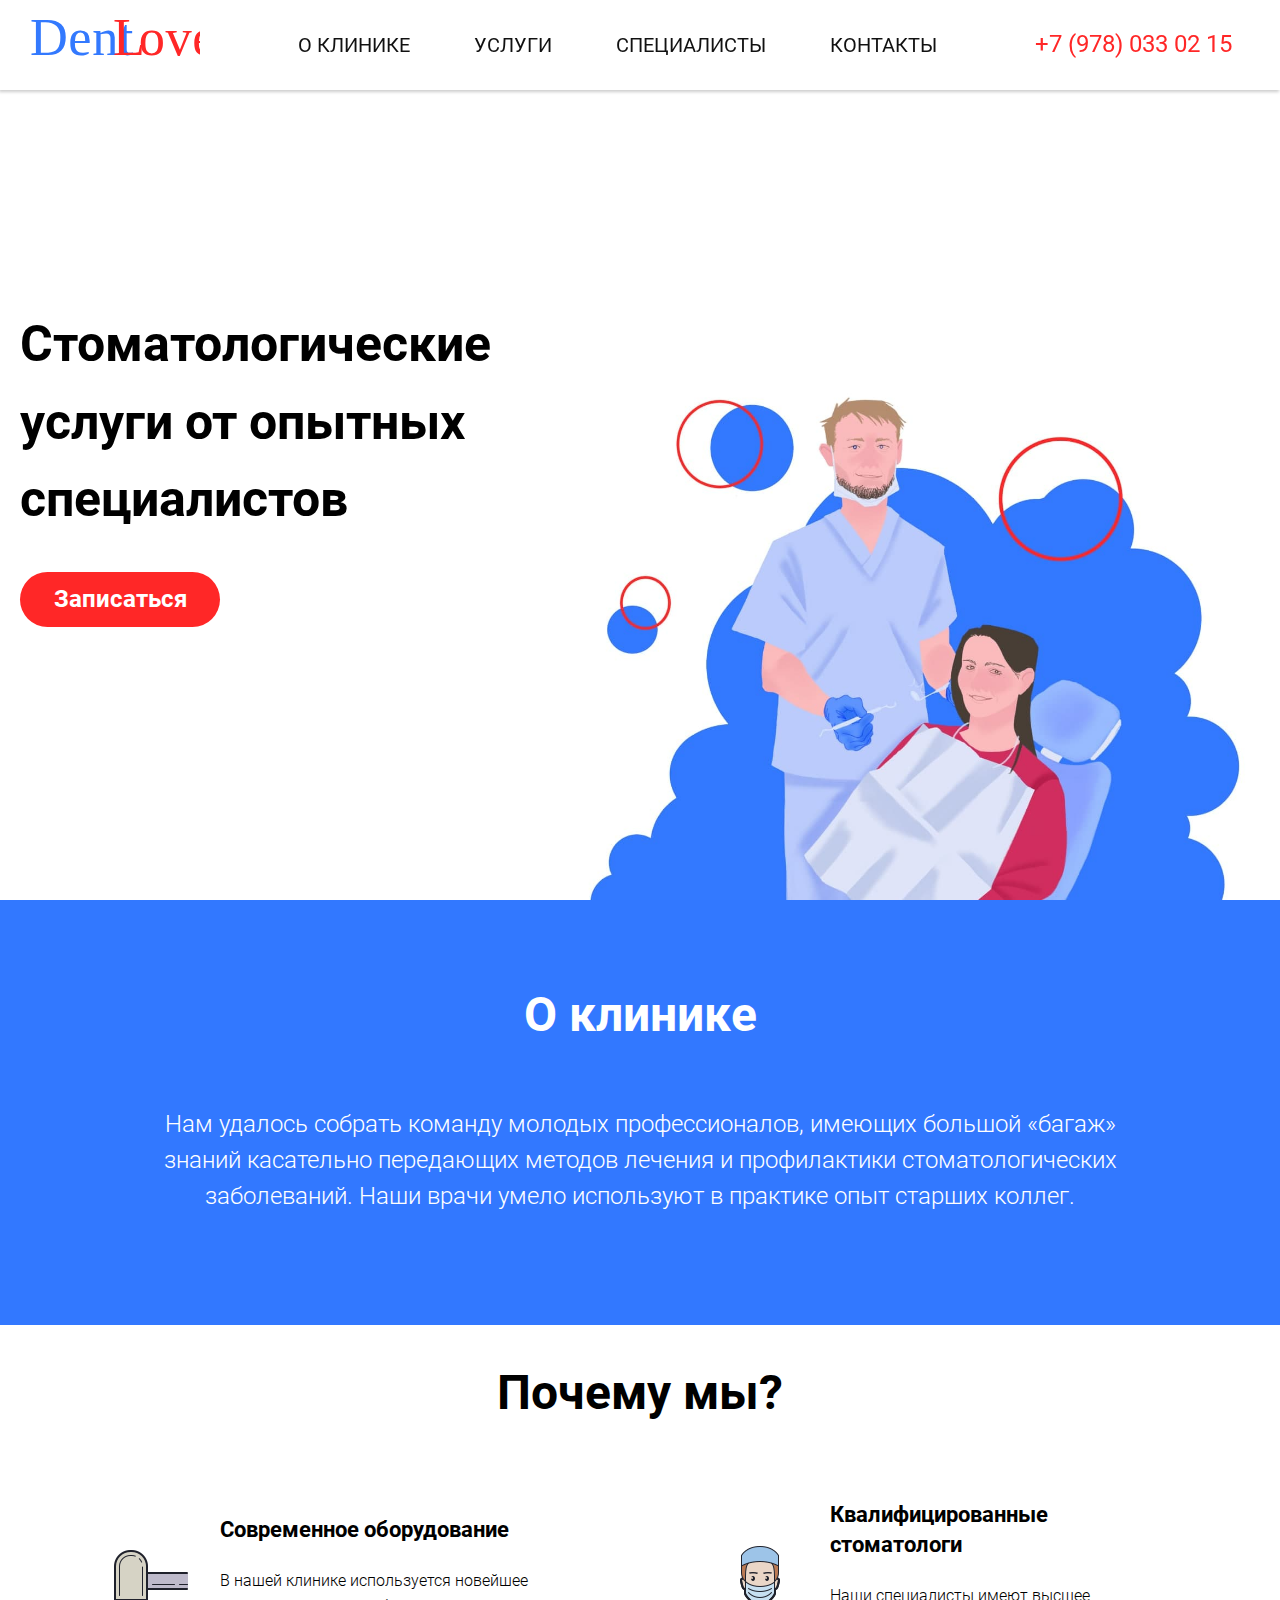
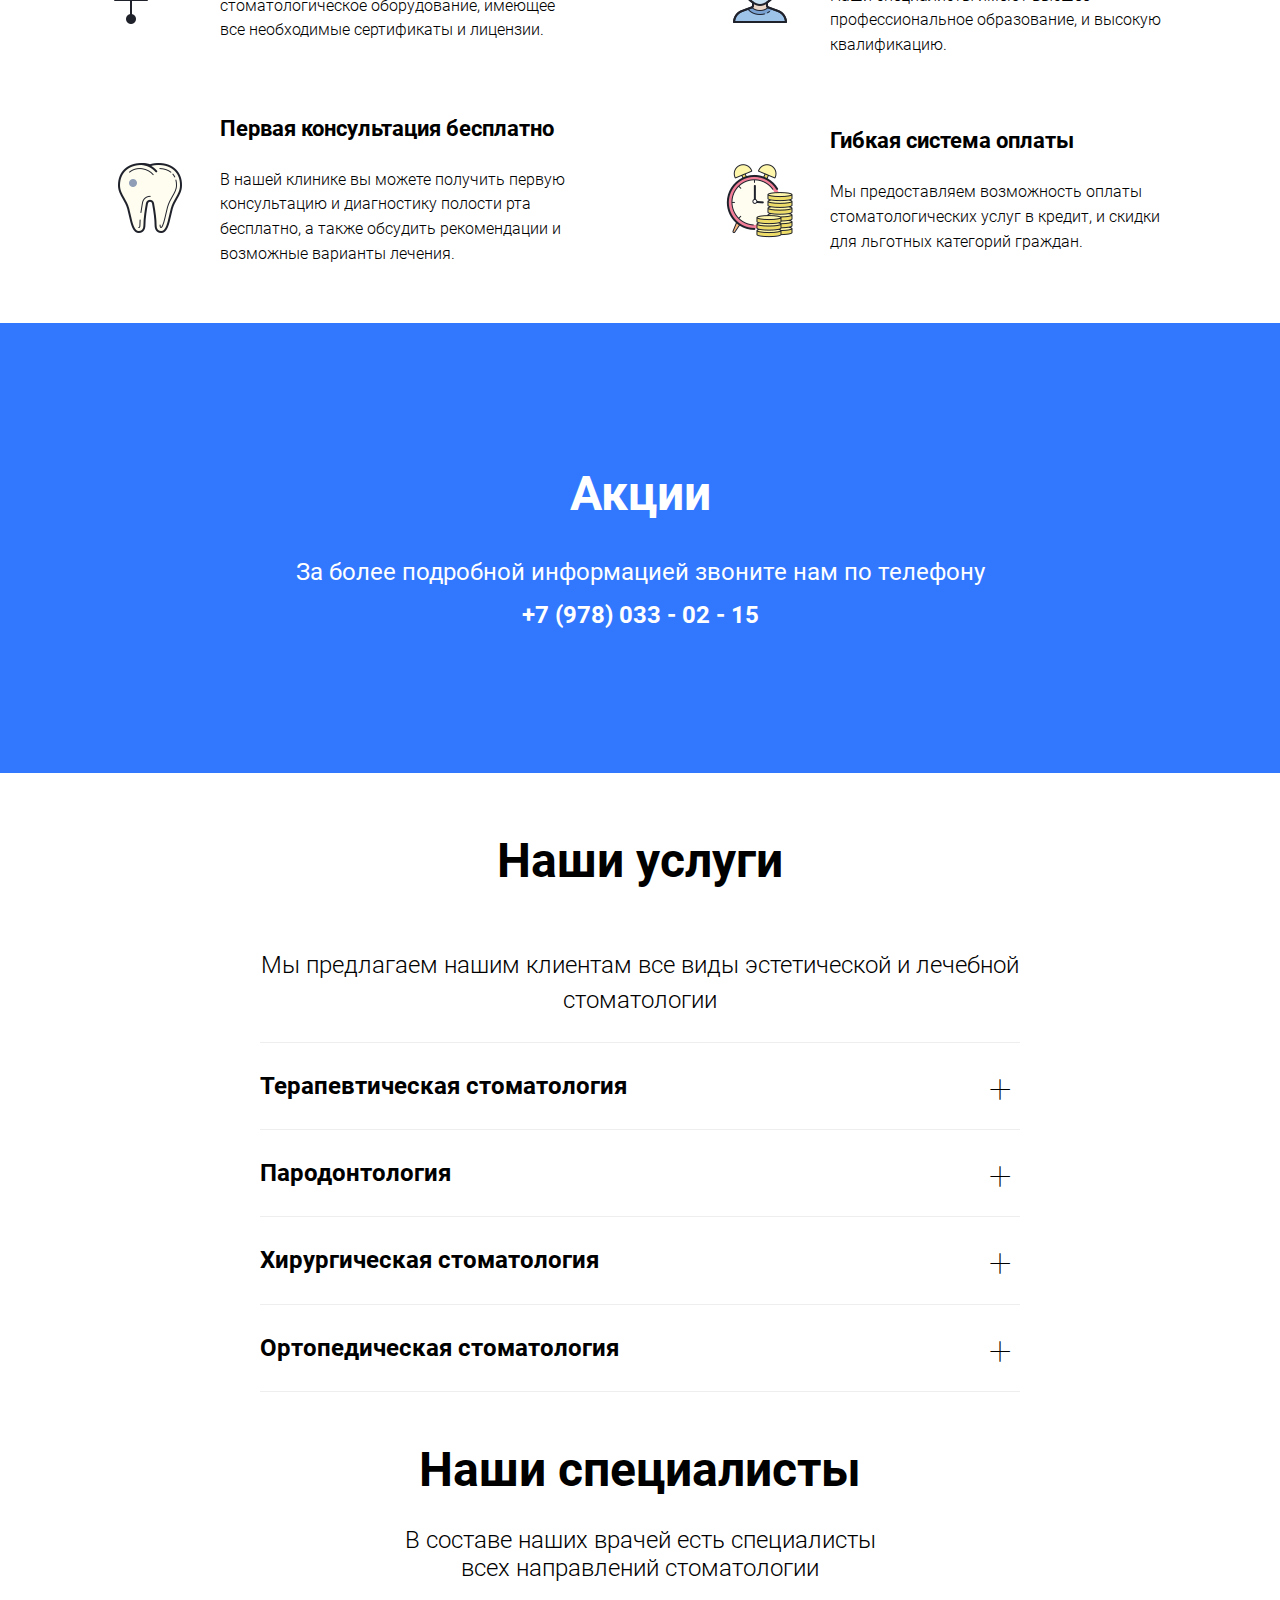
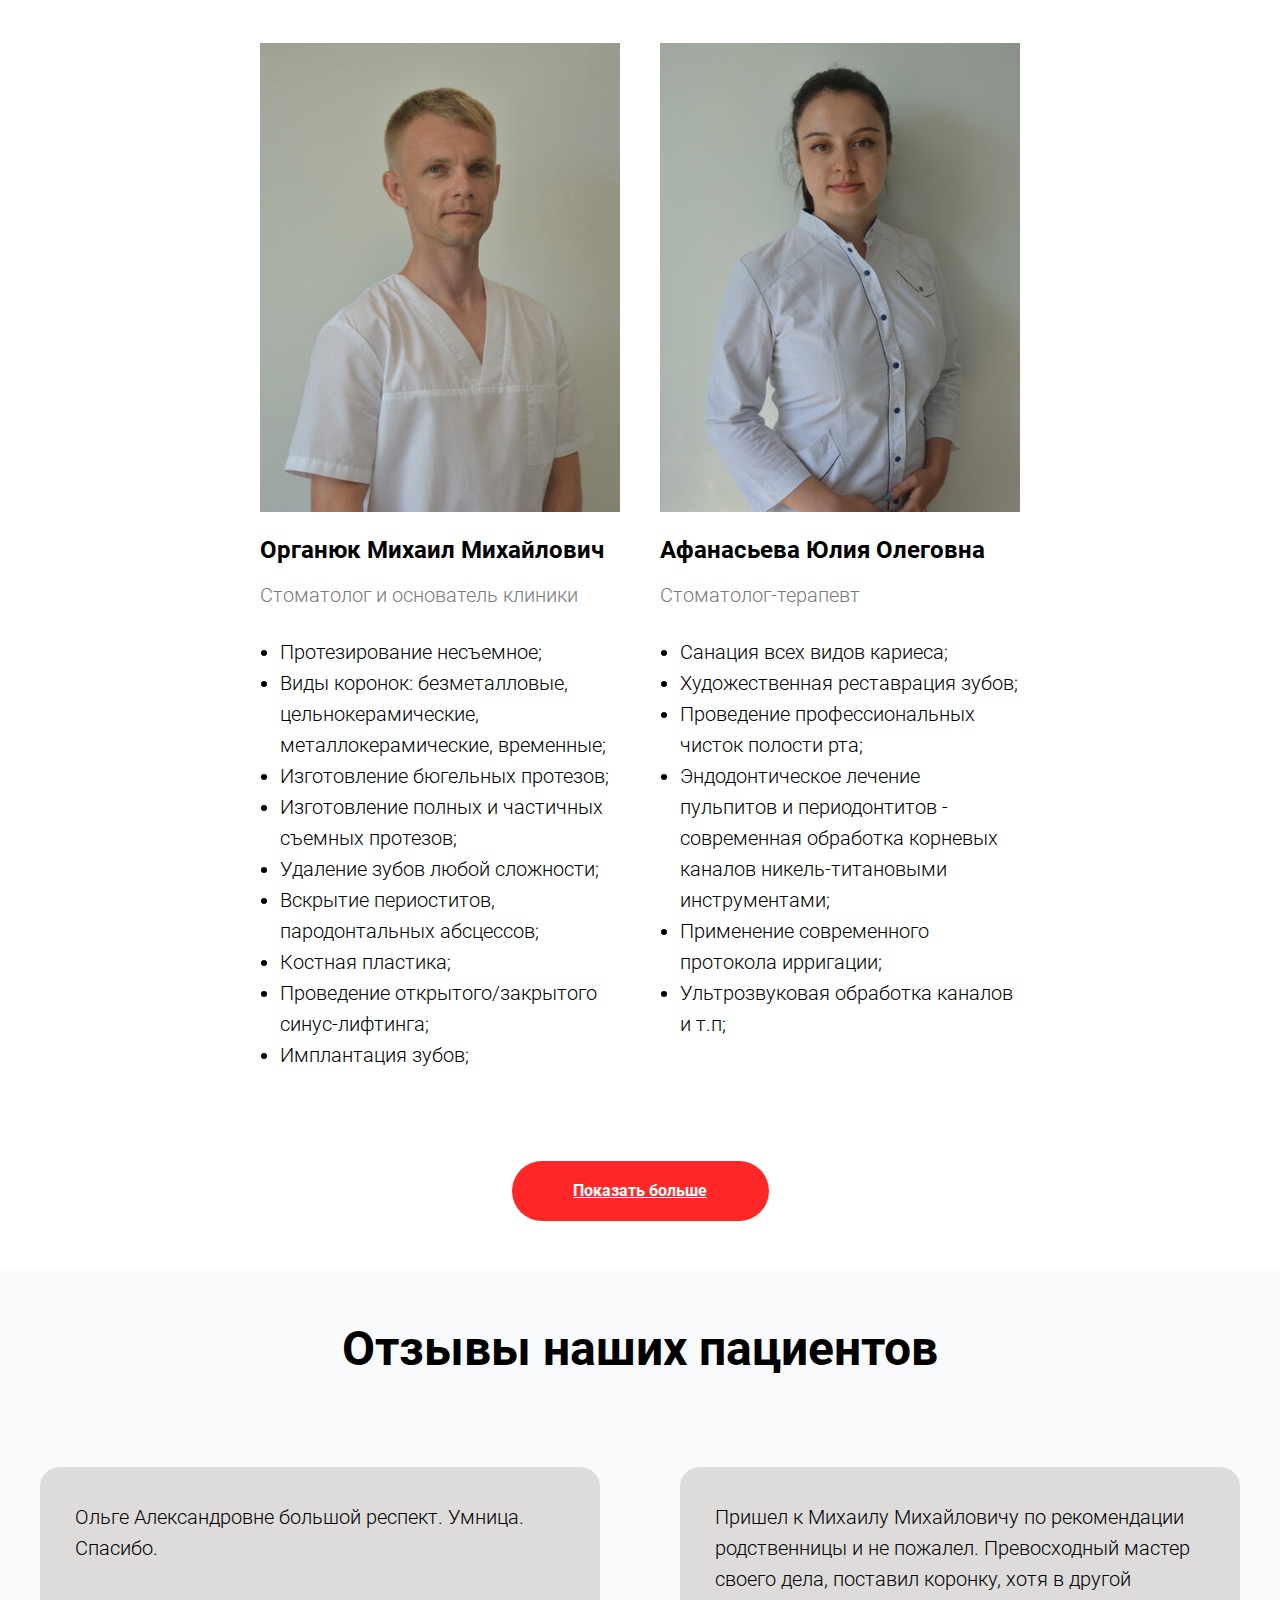
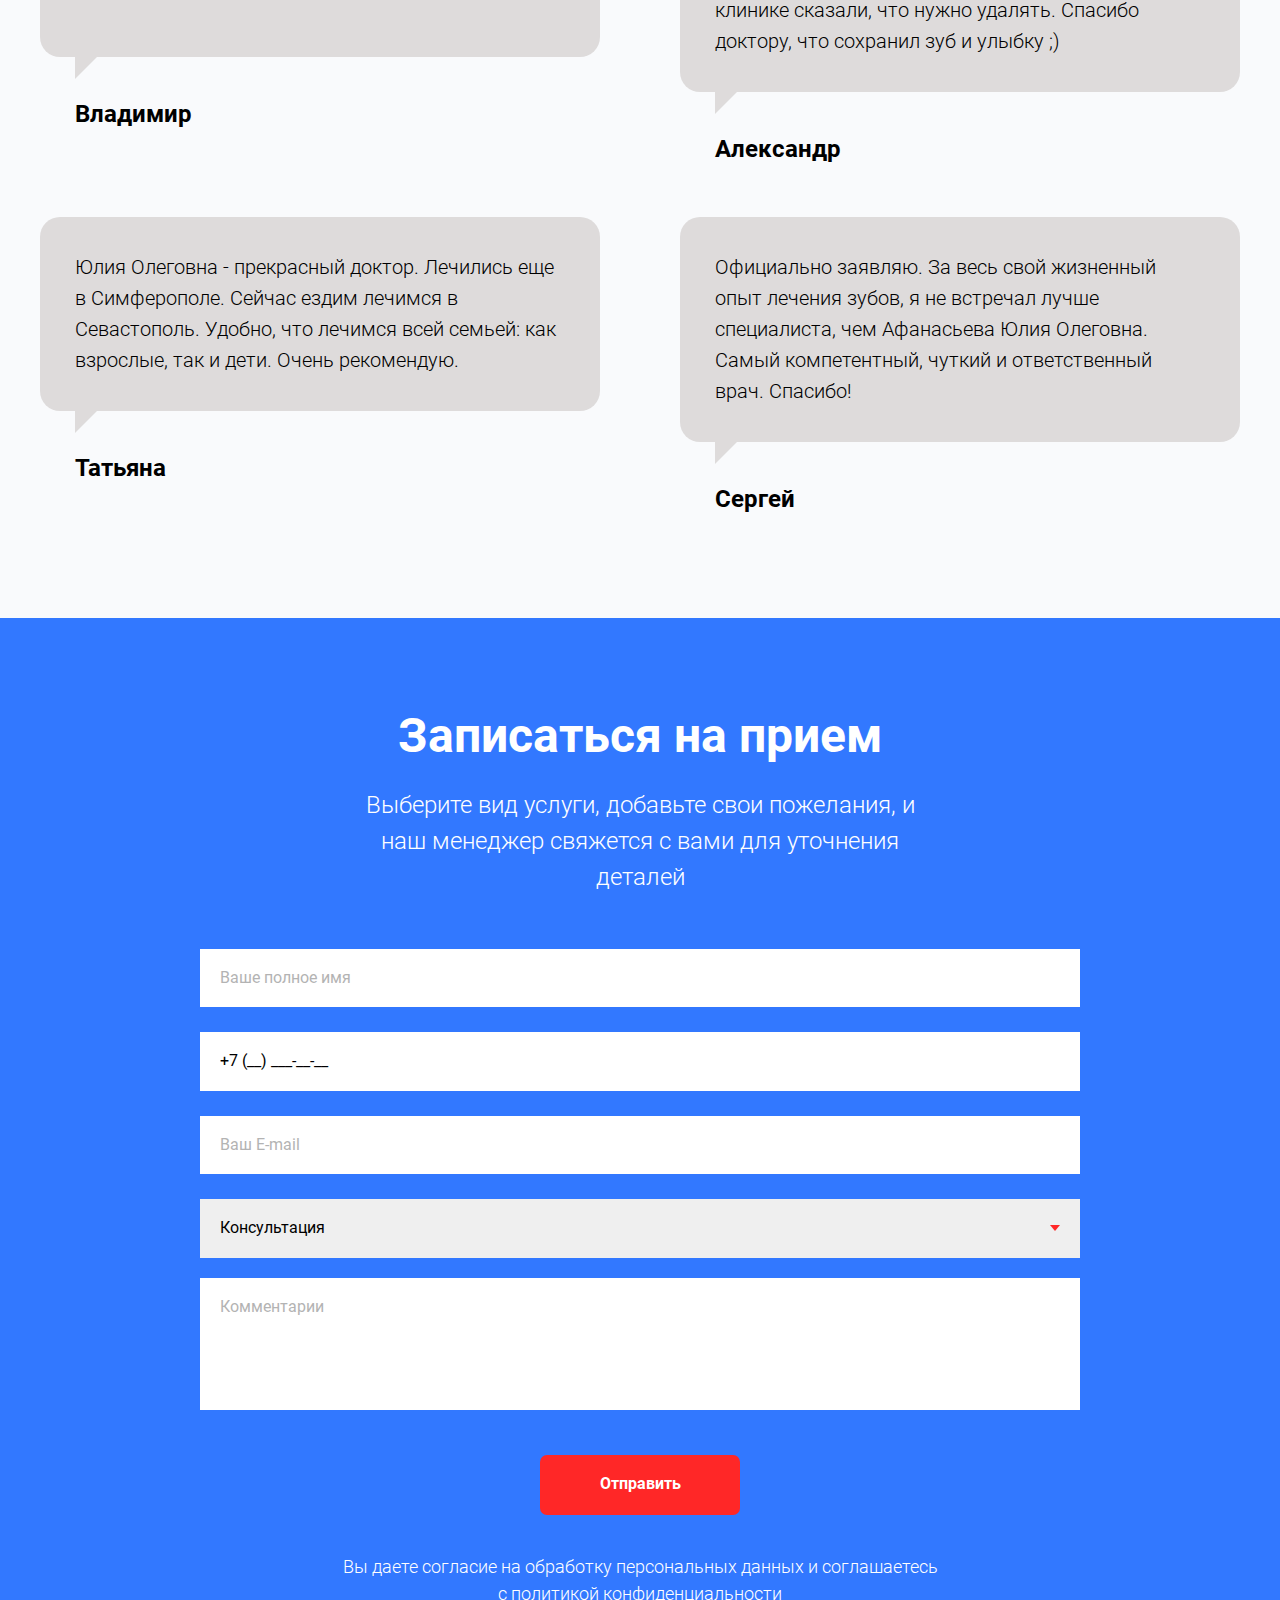
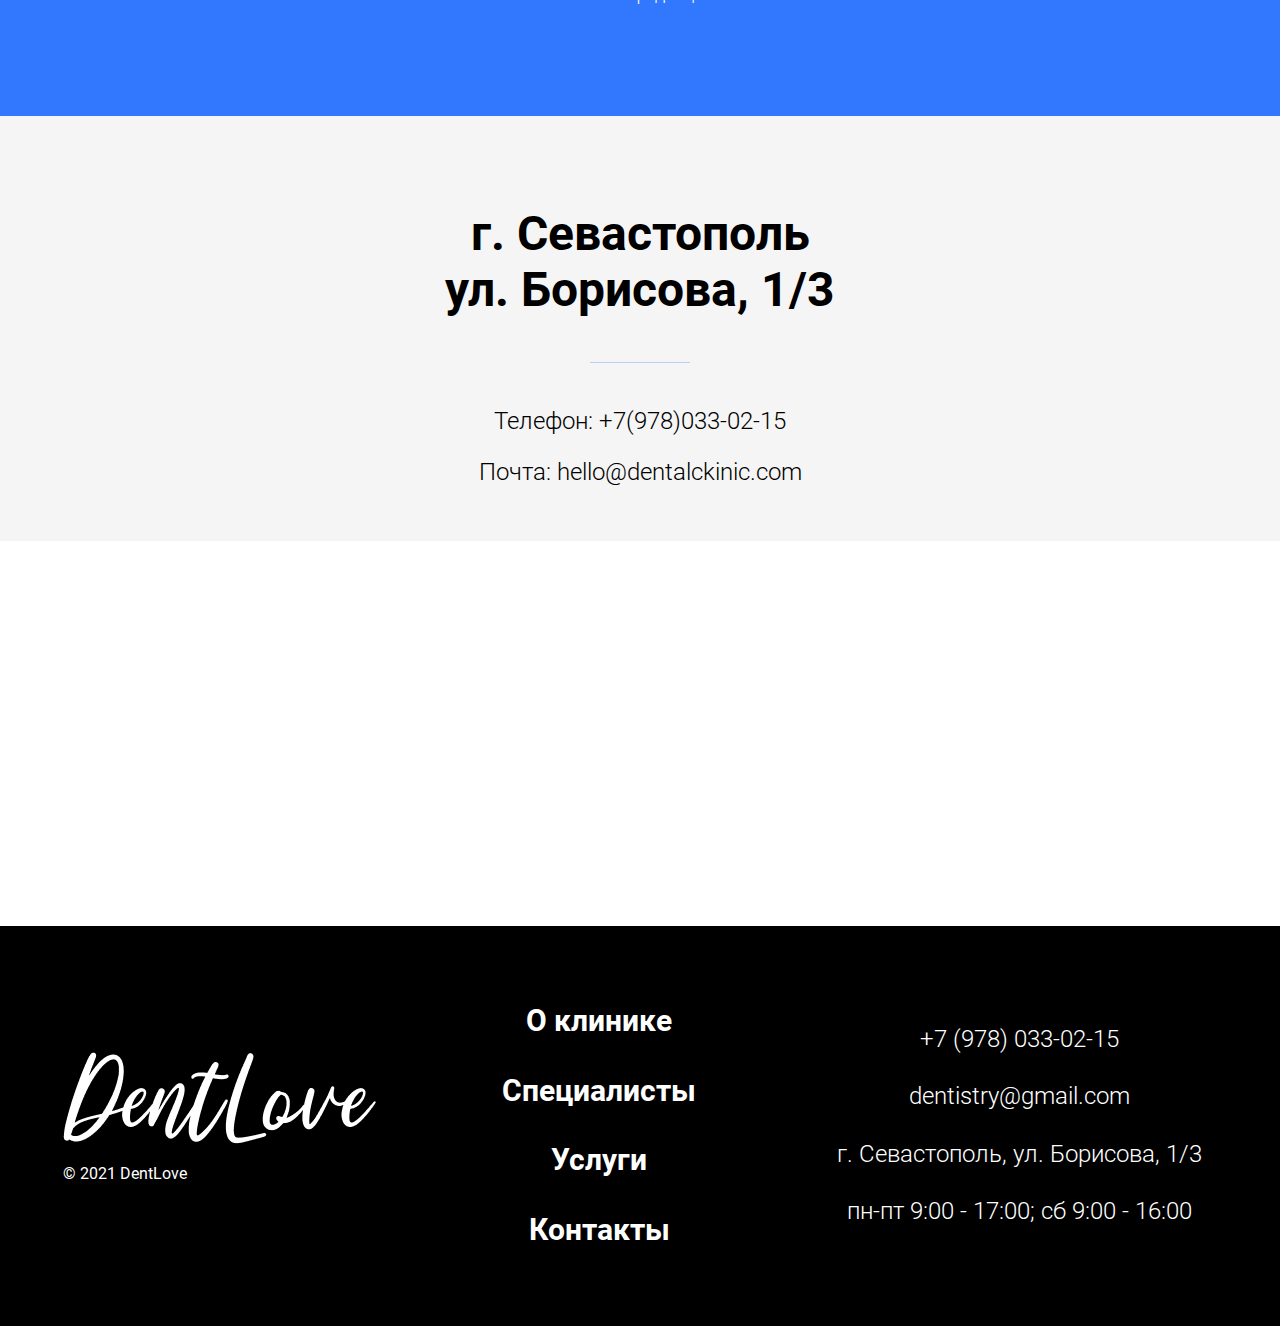
==== index.html @ bcb6f421 "добавить страницу с контактами" ====
<!DOCTYPE html>
<html lang="ru">
<head>
  <meta charset="UTF-8">
  <meta http-equiv="X-UA-Compatible" content="IE=edge">
  <meta name="viewport" content="width=device-width, initial-scale=1.0">
  <link rel="shortcut icon" href="./img/favicon.ico" type="image/x-icon">
  <link rel="stylesheet" href="./css/index.min.css"">
  <title>DentLove</title>
</head>
<body>
  <header class="header">
    <div class="container">
      <div class="logo">
        <a href="./index.html">
           <img class="logo__img" src="./img/logo.svg" alt="ДентЛав логотип">
        </a>
      </div>
      <nav class="navbar">
        <ul class="navbar__list">
          <li class="navbar__item">
            <a class="navbar__link" href="#">О клинике</a>
          </li>
          <li class="navbar__item">
            <a class="navbar__link" href="#">Услуги</a>
          </li>
          <li class="navbar__item">
            <a class="navbar__link" href="./specialist.html">Специалисты</a>
          </li>
          <li class="navbar__item">
            <a class="navbar__link" href="#">Контакты</a>
          </li>
        </ul>
      </nav>
      <div class="phone">
        <a class="phone__link" href="tel:+79780330215">+7 (978) 033 02 15</a>
      </div>
    </div>
  </header>
  <div class="hamburger-menu">
    <input id="menu__toggle" type="checkbox" />
    <label class="menu__btn" for="menu__toggle">
      <span></span>
    </label>

    <ul class="menu__box">
      <li>
        <a class="menu__item" href="#">О клинике</a>
      </li>
      <li>
        <a class="menu__item" href="#">Услуги</a>
      </li>
      <li>
        <a class="menu__item" href="./specialist.html">Специалисты</a>
      </li>
      <li>
        <a class="menu__item" href="#">Контакты</a>
      </li>
    </ul>
  </div>
  <main>
    <section class="main-screen">
      <div class="container action">
        <h1 class="action__header">Стоматологические услуги от опытных специалистов</h1>
        <button class="action__btn">Записаться</button>
      </div>
    </section>

    <section class="info">
      <div class="container">
        <h2 class="section-header info__header">О клинике</h2>
        <p class="info__description">Нам удалось собрать команду молодых профессионалов, имеющих большой «багаж» знаний касательно передающих методов лечения и профилактики стоматологических заболеваний. Наши врачи умело используют в практике опыт старших коллег.</p>
      </div>
      </section>

    <section class="advantages">
      <h2 class="section-header advantages__header">Почему мы?</h2>
      <div class="container">
        <div class="advantages__container">
          <img class="advantages__img" src="./img/adventage-1.png" alt="">
          <div class="advantages__info">
            <h3 class="advantages__title">Современное оборудование</h3>
            <p class="advantages__description">В нашей клинике используется новейшее стоматологическое оборудование, имеющее все необходимые сертификаты и лицензии.</p>
          </div>
        </div>
        <div class="advantages__container">
          <img class="advantages__img" src="./img/adventage-2.png" alt="">
          <div class="advantages__info">
            <h3 class="advantages__title">Квалифицированные стоматологи</h3>
            <p class="advantages__description">Наши специалисты имеют высшее профессиональное образование, и высокую квалификацию.</p>
          </div>
        </div>
        <div class="advantages__container">
          <img class="advantages__img" src="./img/adventage-3.png" alt="">
          <div class="advantages__info">
            <h3 class="advantages__title">Первая консультация бесплатно</h3>
            <p class="advantages__description">В нашей клинике вы можете получить первую консультацию и диагностику полости рта бесплатно, а также обсудить рекомендации и возможные варианты лечения.</p>
          </div>
        </div>
        <div class="advantages__container">
          <img class="advantages__img" src="./img/adventage-4.png" alt="">
          <div class="advantages__info">
            <h3 class="advantages__title">Гибкая система оплаты</h3>
            <p class="advantages__description">Мы предоставляем возможность оплаты стоматологических услуг в кредит, и скидки для льготных категорий граждан.</p>
          </div>
        </div>
      </div>
    </section>

    <section class="special-offer">
      <h2 class="section-header special-offer__header">Акции</h2>
      <p class="special-offer__descr">За более подробной информацией звоните нам по телефону</p>
      <a class="special-offer__link" href="tel:+79780330215">+7 (978) 033 - 02 - 15</a>
    </section>
    
    <section class="gallery">
      
    </section>

    <section class="service container">
      <h2 class="section-header service__header">Наши услуги</h2>
      <p class="service__description">Мы предлагаем нашим клиентам все виды эстетической и лечебной стоматологии</p>
      <div class="service__details-container">
        <details class="service__details">
          <summary class="service__summary">Терапевтическая стоматология</summary>
          <ul class="service__list">
            <li class="service__item">Профилактические и диагностические консультации</li>
            <li class="service__item">Помощь при острой зубной боли</li>
            <li class="service__item">Лечение кариеса и пульпита</li>
            <li class="service__item">Реставрация сломанного или выбитого зуба</li>
            <li class="service__item">Отбеливание зубов</li>
          </ul>
        </details>
        <details class="service__details">
          <summary class="service__summary">Пародонтология</summary>
          <ul class="service__list">
            <li class="service__item">Лечение заболеваний десен</li>
            <li class="service__item">Другие стоматологические услуги</li>
          </ul>
        </details>
        <details class="service__details">
          <summary class="service__summary">Хирургическая стоматология</summary>
          <ul class="service__list">
            <li class="service__item">Удаление зубов любой сложности</li>
          </ul>
        </details>
        <details class="service__details">
          <summary class="service__summary">Ортопедическая стоматология</summary>
          <ul class="service__list">
            <li class="service__item">Протезирование зубов с применением современных материалов и конструкций</li>
            <li class="service__item">Биоэстетическая стоматология</li>
            <li class="service__item">Имплантация зубов</li>
          </ul>
        </details>
      </div>
    </section>
    <section class="specialist container">
      <h2 class="section-header">Наши специалисты</h2>
      <p class="specialist__description">В составе наших врачей есть специалисты всех направлений стоматологии</p>
      <div class="specialist__container">
        <div class="specialist__card">
          <img class="specialist__photo" src="./img/specialist/1.jpg" alt="">
          <h5 class="specialist__name">Органюк Михаил Михайлович</h5>
          <p class="specialist__position">Стоматолог и основатель клиники</p>
          <ul class="specialist__service">
            <li class="specialist__service-item">Протезирование несъемное;</li>
            <li class="specialist__service-item">Виды коронок: безметалловые, цельнокерамические, металлокерамические, временные;</li>
            <li class="specialist__service-item">Изготовление бюгельных протезов;</li>
            <li class="specialist__service-item">Изготовление полных и частичных съемных протезов;</li>
            <li class="specialist__service-item">Удаление зубов любой сложности;</li>
            <li class="specialist__service-item">Вскрытие периоститов, пародонтальных абсцессов;</li>
            <li class="specialist__service-item">Костная пластика;</li>
            <li class="specialist__service-item">Проведение открытого/закрытого синус-лифтинга;</li>
            <li class="specialist__service-item">Имплантация зубов;</li>
          </ul>
        </div>
        <div class="specialist__card">
          <img class="specialist__photo" src="./img/specialist/2.jpg" alt="">
          <h5 class="specialist__name">Афанасьева Юлия Олеговна</h5>
          <p class="specialist__position">Стоматолог-терапевт</p>
          <ul class="specialist__service">
            <li class="specialist__service-item">Санация всех видов кариеса;</li>
            <li class="specialist__service-item">Художественная реставрация зубов;</li>
            <li class="specialist__service-item">Проведение профессиональных чисток полости рта;</li>
            <li class="specialist__service-item">Эндодонтическое лечение пульпитов и периодонтитов - современная обработка корневых каналов никель-титановыми инструментами;</li>
            <li class="specialist__service-item">Применение современного протокола ирригации;</li>
            <li class="specialist__service-item">Ультрозвуковая обработка каналов и т.п;</li>
          </ul>
        </div>
      </div>
      <a href="./specialist.html" class="specialist__more-btn">Показать больше</a>
    </section>
    <section class="review">
      <h2 class="section-header">Отзывы наших пациентов</h2>
      <div class="container review__container">
        <div  class="review__item">
          <p class="review__text">Ольге Александровне большой респект. Умница. Спасибо.</p>
          <p class="review__name">Владимир</p>
        </div>
        <div class="review__item">
          <p class="review__text">Пришел к Михаилу Михайловичу по рекомендации родственницы и не пожалел. Превосходный мастер своего дела, поставил коронку, хотя в другой клинике сказали, что нужно удалять. Спасибо доктору, что сохранил зуб и улыбку ;)</p>
          <p class="review__name">Александр</p>
        </div>
        <div class="review__item">
          <p class="review__text">Юлия Олеговна - прекрасный доктор. Лечились еще в Симферополе. Сейчас ездим лечимся в Севастополь. Удобно, что лечимся всей семьей: как взрослые, так и дети. Очень рекомендую. </p>
          <p class="review__name">Татьяна</p>
        </div>
        <div class="review__item">
          <p class="review__text">Официально заявляю. За весь свой жизненный опыт лечения зубов, я не встречал лучше специалиста, чем Афанасьева Юлия Олеговна. Самый компетентный, чуткий и ответственный врач. Спасибо!</p>
          <p class="review__name">Сергей</p>
        </div>
      </div>
    </section>
    <section class="enroll">
      <h2 class="section-header">Записаться на прием</h2>
      <p class="enroll__description">Выберите вид услуги, добавьте свои пожелания, и наш менеджер свяжется с вами для уточнения деталей</p>

      <form class="container enroll__form">
        <input
          class="enroll__form-item"
          placeholder="Ваше полное имя"
          type="text"
          name=""
          id=""
        >
        <input
          class="enroll__form-item"
          type="tel"
          name=""
          id=""
          value="+7 (__) ___-__-__"
          pattern="^\+7(\s+)?\(?(17|25|29|33|44)\)?(\s+)?[0-9]{3}-?[0-9]{2}-?[0-9]{2}$"
          placeholder="Телефон"
        >
        <input
          class="enroll__form-item"
          placeholder="Ваш E-mail"
          type="email"
          name=""
          id=""
        >
        <div class="enroll__form__select-wrapp">
           <select class="enroll__form-item enroll__form__select" name="" id="">
            <option value="">Консультация</option>
            <option value="">Приём терапевта</option>
            <option value="">Удаление зубов</option>
            <option value="">Реставрация зубов</option>
            <option value="">Имплантация зубов</option>
            <option value="">Другое</option>
        </select>
        </div>

        <textarea placeholder="Комментарии" class="enroll__form-item enroll__form__textarea" name="" id="" cols="30" rows="5"></textarea>
        <button class="enroll__form__submit" type="submit">Отправить</button>
        <p class="enroll__form__police">Вы даете согласие на обработку персональных данных и соглашаетесь
          c политикой конфиденциальности</p>
      </form>
    </section>
    <section class="map">
      <h2 class="section-header map__header">г. Севастополь ул. Борисова, 1/3</h2>
      <div class="map__line"></div>
      <p class="map__phone">
        Телефон:
        <a class="map__link" href="tel:+79780330215">+7(978)033-02-15</a>
      </p>
      <p class="map__mail">
        Почта:
        <a class="map__link" href="mailto:hello@dentalckinic.com">hello@dentalckinic.com</a>
      </p>
    </section>
    <div id="map"></div>
  </main>
  <footer class="footer">
    <div class="footer__logo-container">
      <img class="footer__logo" src="./img/logo-footer.png" alt="">
      <p class="footer__watermark">© 2021 DentLove</p>
    </div>
    <div>
      <nav class="footer__navigation">
        <ul class="footer__navigation-list">
          <li class="footer__navigation-item">
            <a class="footer__navigation-link" href="#">О клинике</a>
          </li>
          <li class="footer__navigation-item">
            <a class="footer__navigation-link" href="./specialist.html">Специалисты</a>
          </li>
          <li class="footer__navigation-item">
            <a class="footer__navigation-link" href="#">Услуги</a>
          </li>
          <li class="footer__navigation-item">
            <a class="footer__navigation-link" href="#">Контакты</a>
          </li>
        </ul>
      </nav>
    </div>
    <div class="footer__contacts-wrapp">
      <a class="footer__contacts-item" href="tel:+79780330215">+7 (978) 033-02-15</a>
      <a class="footer__contacts-item" href="mailto:dentistry@gmail.com">dentistry@gmail.com</a>
      <address class="footer__contacts-item">г. Севастополь, ул. Борисова, 1/3</address>
      <p class="footer__contacts-item">пн-пт 9:00 - 17:00; сб 9:00 - 16:00</p>
    </div>
  </footer>

  <script src="https://api-maps.yandex.ru/2.1/?lang=ru_RU&amp;apikey=d7c8ce9f-a564-4fa6-8f87-3961be836d9d " type="text/javascript"></script>
  <script type="text/javascript">
    var myMap;

// Дождёмся загрузки API и готовности DOM.
    ymaps.ready(init);

    function init () {
        myMap = new ymaps.Map('map', {
            center: [44.589979, 33.505116],
            zoom: 10
        }, {
            searchControlProvider: 'yandex#search'
        });
      }
  </script>
</body>
</html>
---- css/index.min.css ----
html{line-height:1.15;-webkit-text-size-adjust:100%}body{margin:0}main{display:block}h1{font-size:2em;margin:0.67em 0}hr{-webkit-box-sizing:content-box;box-sizing:content-box;height:0;overflow:visible}pre{font-family:monospace, monospace;font-size:1em}a{background-color:transparent}abbr[title]{border-bottom:none;text-decoration:underline;-webkit-text-decoration:underline dotted;text-decoration:underline dotted}b,strong{font-weight:bolder}code,kbd,samp{font-family:monospace, monospace;font-size:1em}small{font-size:80%}sub,sup{font-size:75%;line-height:0;position:relative;vertical-align:baseline}sub{bottom:-0.25em}sup{top:-0.5em}img{border-style:none}button,input,optgroup,select,textarea{font-family:inherit;font-size:100%;line-height:1.15;margin:0}button,input{overflow:visible}button,select{text-transform:none}button,[type="button"],[type="reset"],[type="submit"]{-webkit-appearance:button}button::-moz-focus-inner,[type="button"]::-moz-focus-inner,[type="reset"]::-moz-focus-inner,[type="submit"]::-moz-focus-inner{border-style:none;padding:0}button:-moz-focusring,[type="button"]:-moz-focusring,[type="reset"]:-moz-focusring,[type="submit"]:-moz-focusring{outline:1px dotted ButtonText}fieldset{padding:0.35em 0.75em 0.625em}legend{-webkit-box-sizing:border-box;box-sizing:border-box;color:inherit;display:table;max-width:100%;padding:0;white-space:normal}progress{vertical-align:baseline}textarea{overflow:auto}[type="checkbox"],[type="radio"]{-webkit-box-sizing:border-box;box-sizing:border-box;padding:0}[type="number"]::-webkit-inner-spin-button,[type="number"]::-webkit-outer-spin-button{height:auto}[type="search"]{-webkit-appearance:textfield;outline-offset:-2px}[type="search"]::-webkit-search-decoration{-webkit-appearance:none}::-webkit-file-upload-button{-webkit-appearance:button;font:inherit}details{display:block}summary{display:list-item}template{display:none}[hidden]{display:none}@font-face{font-family:'Roboto';src:url("../fonts/Roboto-MediumItalic.eot");src:local("Roboto Medium Italic"),local("Roboto-MediumItalic"),url("../fonts/Roboto-MediumItalic.eot?#iefix") format("embedded-opentype"),url("../fonts/Roboto-MediumItalic.woff") format("woff"),url("../fonts/Roboto-MediumItalic.ttf") format("truetype");font-weight:500;font-style:italic}@font-face{font-family:'Roboto';src:url("../fonts/Roboto-Italic.eot");src:local("Roboto Italic"),local("Roboto-Italic"),url("../fonts/Roboto-Italic.eot?#iefix") format("embedded-opentype"),url("../fonts/Roboto-Italic.woff") format("woff"),url("../fonts/Roboto-Italic.ttf") format("truetype");font-weight:normal;font-style:italic}@font-face{font-family:'Roboto';src:url("../fonts/Roboto-Bold.eot");src:local("Roboto Bold"),local("Roboto-Bold"),url("../fonts/Roboto-Bold.eot?#iefix") format("embedded-opentype"),url("../fonts/Roboto-Bold.woff") format("woff"),url("../fonts/Roboto-Bold.ttf") format("truetype");font-weight:bold;font-style:normal}@font-face{font-family:'Roboto';src:url("../fonts/Roboto-Regular.eot");src:local("Roboto"),local("Roboto-Regular"),url("../fonts/Roboto-Regular.eot?#iefix") format("embedded-opentype"),url("../fonts/Roboto-Regular.woff") format("woff"),url("../fonts/Roboto-Regular.ttf") format("truetype");font-weight:normal;font-style:normal}@font-face{font-family:'Roboto';src:url("../fonts/Roboto-Medium.eot");src:local("Roboto Medium"),local("Roboto-Medium"),url("../fonts/Roboto-Medium.eot?#iefix") format("embedded-opentype"),url("../fonts/Roboto-Medium.woff") format("woff"),url("../fonts/Roboto-Medium.ttf") format("truetype");font-weight:500;font-style:normal}@font-face{font-family:'Roboto';src:url("../fonts/Roboto-BoldItalic.eot");src:local("Roboto Bold Italic"),local("Roboto-BoldItalic"),url("../fonts/Roboto-BoldItalic.eot?#iefix") format("embedded-opentype"),url("../fonts/Roboto-BoldItalic.woff") format("woff"),url("../fonts/Roboto-BoldItalic.ttf") format("truetype");font-weight:bold;font-style:italic}@font-face{font-family:'Roboto';src:url("../fonts/Roboto-ThinItalic.eot");src:local("Roboto Thin Italic"),local("Roboto-ThinItalic"),url("../fonts/Roboto-ThinItalic.eot?#iefix") format("embedded-opentype"),url("../fonts/Roboto-ThinItalic.woff") format("woff"),url("../fonts/Roboto-ThinItalic.ttf") format("truetype");font-weight:100;font-style:italic}@font-face{font-family:'Roboto';src:url("../fonts/Roboto-Black.eot");src:local("Roboto Black"),local("Roboto-Black"),url("../fonts/Roboto-Black.eot?#iefix") format("embedded-opentype"),url("../fonts/Roboto-Black.woff") format("woff"),url("../fonts/Roboto-Black.ttf") format("truetype");font-weight:900;font-style:normal}@font-face{font-family:'Roboto';src:url("../fonts/Roboto-Light.eot");src:local("Roboto Light"),local("Roboto-Light"),url("../fonts/Roboto-Light.eot?#iefix") format("embedded-opentype"),url("../fonts/Roboto-Light.woff") format("woff"),url("../fonts/Roboto-Light.ttf") format("truetype");font-weight:300;font-style:normal}@font-face{font-family:'Roboto';src:url("../fonts/Roboto-LightItalic.eot");src:local("Roboto Light Italic"),local("Roboto-LightItalic"),url("../fonts/Roboto-LightItalic.eot?#iefix") format("embedded-opentype"),url("../fonts/Roboto-LightItalic.woff") format("woff"),url("../fonts/Roboto-LightItalic.ttf") format("truetype");font-weight:300;font-style:italic}@font-face{font-family:'Roboto';src:url("../fonts/Roboto-BlackItalic.eot");src:local("Roboto Black Italic"),local("Roboto-BlackItalic"),url("../fonts/Roboto-BlackItalic.eot?#iefix") format("embedded-opentype"),url("../fonts/Roboto-BlackItalic.woff") format("woff"),url("../fonts/Roboto-BlackItalic.ttf") format("truetype");font-weight:900;font-style:italic}@font-face{font-family:'Roboto';src:url("../fonts/Roboto-Thin.eot");src:local("Roboto Thin"),local("Roboto-Thin"),url("../fonts/Roboto-Thin.eot?#iefix") format("embedded-opentype"),url("../fonts/Roboto-Thin.woff") format("woff"),url("../fonts/Roboto-Thin.ttf") format("truetype");font-weight:100;font-style:normal}body{font-family:'Roboto', sans-serif}*{-webkit-box-sizing:border-box;box-sizing:border-box}.container{max-width:1220px;margin:auto}.section-header{font-size:48px;text-align:center;margin:0}@media (max-width: 400px){.section-header{font-size:40px}}.header{position:fixed;top:0;background-color:#fff;width:100%;height:90px;padding:0 10px;-webkit-box-shadow:-1px 2px 3px rgba(0,0,0,0.2);box-shadow:-1px 2px 3px rgba(0,0,0,0.2);z-index:100}.header .container{display:-webkit-box;display:-ms-flexbox;display:flex;-webkit-box-align:center;-ms-flex-align:center;align-items:center;-webkit-box-pack:justify;-ms-flex-pack:justify;justify-content:space-between;height:100%}.hamburger-menu{display:none}.logo__img{width:170px}.navbar{max-width:640px;width:100%;margin:0px 10px}.navbar__list{padding:0;display:-webkit-box;display:-ms-flexbox;display:flex;list-style:none;-webkit-box-pack:justify;-ms-flex-pack:justify;justify-content:space-between}.navbar__link{color:#111111;font-size:20px;text-transform:uppercase;text-decoration:none}.navbar__link:hover{-webkit-transition:color .2s;transition:color .2s;color:#ff2727}.phone{min-width:215px}.phone__link{text-decoration:none;font-size:24px;color:#ff2727}@media (max-width: 940px){.header .navbar__link{font-size:18px}.header .phone{text-align:center}.header .phone__link{font-size:18px}}@media (max-width: 860px){.header{display:none}.hamburger-menu{display:block;z-index:100}#menu__toggle{opacity:0}#menu__toggle:checked ~ .menu__btn>span{-webkit-transform:rotate(45deg);transform:rotate(45deg)}#menu__toggle:checked ~ .menu__btn>span::before{top:0;-webkit-transform:rotate(0);transform:rotate(0)}#menu__toggle:checked ~ .menu__btn>span::after{top:0;-webkit-transform:rotate(90deg);transform:rotate(90deg)}#menu__toggle:checked ~ .menu__box{visibility:visible;left:0}.menu__btn{display:-webkit-box;display:-ms-flexbox;display:flex;-webkit-box-align:center;-ms-flex-align:center;align-items:center;-webkit-box-pack:center;-ms-flex-pack:center;justify-content:center;position:fixed;top:20px;left:20px;width:40px;height:40px;cursor:pointer;z-index:101;background-color:#f5f5f5;border-radius:100%}.menu__btn>span,.menu__btn>span::before,.menu__btn>span::after{display:block;position:absolute;width:22px;height:2px;background-color:#616161;-webkit-transition-duration:.25s;transition-duration:.25s}.menu__btn>span::before{content:'';top:-8px}.menu__btn>span::after{content:'';top:8px}.menu__box{display:block;position:fixed;visibility:hidden;top:0;left:-100%;width:300px;height:100%;margin:0;padding:80px 0;list-style:none;background-color:#f5f5f5;-webkit-box-shadow:1px 0px 6px rgba(0,0,0,0.2);box-shadow:1px 0px 6px rgba(0,0,0,0.2);-webkit-transition-duration:.25s;transition-duration:.25s;z-index:100}.menu__item{display:block;padding:12px 24px;color:#333;font-family:'Roboto', sans-serif;font-size:20px;font-weight:600;text-decoration:none;-webkit-transition-duration:.25s;transition-duration:.25s}.menu__item:hover{color:#ff2727}}.main-screen{height:100vh;background-image:url("../img/main-screen-bg.jpg");background-position:center center;background-attachment:scroll;background-repeat:no-repeat;display:-webkit-box;display:-ms-flexbox;display:flex;-webkit-box-align:center;-ms-flex-align:center;align-items:center;background-position-x:100%;background-position-y:100%;background-size:1000px;display:flex;align-items:center}.main-screen .action{width:100%}.main-screen .action__header{display:block;max-width:475px;font-size:50px;line-height:1.55;font-weight:700}.main-screen .action__btn{width:200px;height:55px;border:none;color:#ffffff;font-size:24px;font-weight:600;border-radius:30px;background-color:#ff2727;-webkit-transition:background-color 0.2s ease-in-out;transition:background-color 0.2s ease-in-out}.main-screen .action__btn:hover{cursor:pointer;background-color:#e73b3b}.main-screen .action__btn:active{background-color:#d80c0c}@media (max-width: 1650px){.main-screen{background-size:800px}}@media (max-width: 1300px){.main-screen{background-size:700px}.main-screen .action{margin-left:20px}}@media (max-width: 1100px){.main-screen{background-size:600px}.main-screen .action{margin-left:40px}.main-screen .action__header{font-size:40px}.main-screen .action__btn{font-size:18px}}@media (max-width: 940px){.main-screen{background-size:550px;background-position-x:110%}}@media (max-width: 850px){.main-screen .action__header{max-width:325px;font-size:35px}}@media (max-width: 810px){.main-screen{background:none;-webkit-box-pack:center;-ms-flex-pack:center;justify-content:center}.main-screen .action{margin:0 20px;display:-webkit-box;display:-ms-flexbox;display:flex;-webkit-box-orient:vertical;-webkit-box-direction:normal;-ms-flex-direction:column;flex-direction:column;-webkit-box-pack:center;-ms-flex-pack:center;justify-content:center;-webkit-box-align:center;-ms-flex-align:center;align-items:center}.main-screen .action__header{max-width:475px;font-size:50px;text-align:center;display:inline}}@media (max-width: 500px){.main-screen .action__header{max-width:475px;font-size:30px;text-align:center;display:inline}.main-screen .action__btn{width:170px;font-size:16px}}.info{height:425px;background-color:#3278ff;color:#fff;display:-webkit-box;display:-ms-flexbox;display:flex;-webkit-box-pack:center;-ms-flex-pack:center;justify-content:center}.info__header{margin-bottom:40px}.info__description{font-size:24px;text-align:center;max-width:960px;display:inline-block;line-height:1.50;font-weight:300}@media (max-width: 1000px){.info__description{padding:0 30px}}@media (max-width: 570px){.info__description{font-size:20px}}@media (max-width: 480px){.info__header{margin-bottom:20px}}@media (max-width: 480px){.info__description{padding:0 10px}}@media (max-width: 400px){.info__description{font-size:18px}}.advantages .container{display:-webkit-box;display:-ms-flexbox;display:flex;-ms-flex-wrap:wrap;flex-wrap:wrap;-ms-flex-pack:distribute;justify-content:space-around;-webkit-box-align:center;-ms-flex-align:center;align-items:center;margin-top:80px}.advantages__header{margin:40px 0px}.advantages__container{display:-webkit-box;display:-ms-flexbox;display:flex;max-width:470px;-webkit-box-align:center;-ms-flex-align:center;align-items:center;-webkit-box-pack:justify;-ms-flex-pack:justify;justify-content:space-between;padding-bottom:40px}.advantages__img{width:100px;height:100px}.advantages__info{padding-left:20px}.advantages__title{font-size:22px;line-height:1.35;margin:0;padding-bottom:8px}.advantages__description{font-size:16px;line-height:1.55;font-weight:300}@media (max-width: 480px){.advantages__container{padding-left:20px;padding-right:20px;-webkit-box-align:start;-ms-flex-align:start;align-items:flex-start}}@media (max-width: 400px){.advantages__img{width:80px;height:80px}.advantages__title{overflow-wrap:break-word;word-wrap:break-word;-webkit-hyphens:auto;-ms-hyphens:auto;hyphens:auto;word-break:break-word}}.special-offer{height:450px;background-color:#3278ff;color:#fff;display:-webkit-box;display:-ms-flexbox;display:flex;-webkit-box-align:center;-ms-flex-align:center;align-items:center;-webkit-box-pack:center;-ms-flex-pack:center;justify-content:center;-webkit-box-orient:vertical;-webkit-box-direction:normal;-ms-flex-direction:column;flex-direction:column}.special-offer__header{padding-bottom:38px}.special-offer__descr{font-size:24px;margin:0;padding-bottom:15px}.special-offer__link{font-size:24px;text-decoration:none;color:#fff;font-weight:700}@media (max-width: 700px){.special-offer__descr{text-align:center;padding:0 10px;margin-bottom:10px}}@media (max-width: 480px){.special-offer{height:350px}.special-offer__descr{font-size:20px}.special-offer__link{font-size:20px}}.service{display:-webkit-box;display:-ms-flexbox;display:flex;-webkit-box-orient:vertical;-webkit-box-direction:normal;-ms-flex-direction:column;flex-direction:column;-webkit-box-align:center;-ms-flex-align:center;align-items:center}.service__header{margin:60px 0}.service__description{font-size:24px;font-weight:300;display:inline-block;line-height:1.45;max-width:760px;text-align:center;margin-top:0}.service__details-container{max-width:760px;width:100%}.service__details{-webkit-transition:all 1s;transition:all 1s;border-top:1px solid #eee;position:relative}.service__details:last-child{border-bottom:1px solid #eee}.service__summary{font-size:24px;font-weight:600;line-height:1.35;padding:27px 50px 27px 0}.service__summary:hover{cursor:pointer}.service__list{list-style:'—';font-size:20px;font-weight:300}.service__item{padding-left:10px}.service details summary::-webkit-details-marker{display:none}.service details>summary{list-style:none}.service details summary:after{content:"+";color:black;position:absolute;font-size:40px;line-height:1;right:0;font-weight:200;-webkit-transform-origin:center;transform-origin:center;-webkit-transition:200ms linear;transition:200ms linear;text-align:center;width:40px;height:40px;border-radius:100px}.service details:hover summary:after{background-color:#eee}.service details[open] summary:after{-webkit-transform:rotate(45deg);transform:rotate(45deg)}@media (max-width: 810px){.service__details-container{padding:0 20px}.service details summary:after{top:20px}}@media (max-width: 630px){.service__header{margin:40px 0}.service__description{font-size:20px}.service__summary{font-size:20px}.service__list{font-size:18px}}.specialist{margin-top:50px;display:-webkit-box;display:-ms-flexbox;display:flex;-webkit-box-orient:vertical;-webkit-box-direction:normal;-ms-flex-direction:column;flex-direction:column;-webkit-box-align:center;-ms-flex-align:center;align-items:center}.specialist__description{font-size:24px;display:inline-block;max-width:540px;padding:0 10px;text-align:center;margin:30px 0;font-weight:300}.specialist__container{display:-webkit-box;display:-ms-flexbox;display:flex;-ms-flex-wrap:wrap;flex-wrap:wrap;-webkit-box-align:start;-ms-flex-align:start;align-items:flex-start;margin-top:30px;margin-bottom:50px}.specialist__card{margin:0 20px 20px 20px;max-width:360px}.specialist__photo{max-width:360px}.specialist__name{font-size:24px;font-weight:700;margin:20px 0}.specialist__position{font-size:20px;font-weight:300;margin-bottom:30px;color:#7A7A7A}.specialist__service{font-size:20px;font-weight:300;padding-left:20px;line-height:1.55}.specialist__more-btn{color:#ffffff;background-color:#ff2727;font-size:16px;font-weight:700;height:60px;display:-webkit-box;display:-ms-flexbox;display:flex;-webkit-box-align:center;-ms-flex-align:center;align-items:center;-webkit-box-pack:center;-ms-flex-pack:center;justify-content:center;max-width:257px;width:100%;border-radius:30px}.specialist__more-btn:hover{cursor:pointer}.specialist-page-main{margin-top:155px}.specialist-page__header{color:#3278ff}.specialist-page__description{max-width:100%;margin-bottom:10px}.specialist-page__link{color:#000;text-decoration:none;font-size:24px;display:inline-block;padding:0 10px;text-align:center;margin-bottom:30px;font-weight:300;border-bottom:1px solid #000}@media (max-width: 860px){.specialist-page-main{margin-top:70px}}@media (max-width: 799px){.specialist__container{-webkit-box-align:center;-ms-flex-align:center;align-items:center;-webkit-box-pack:center;-ms-flex-pack:center;justify-content:center}}@media (max-width: 480px){.specialist .section-header{padding:0 10px}.specialist__description{font-size:20px}.specialist__container{margin-bottom:20px}.specialist__card{display:-webkit-box;display:-ms-flexbox;display:flex;-webkit-box-orient:vertical;-webkit-box-direction:normal;-ms-flex-direction:column;flex-direction:column;-webkit-box-align:center;-ms-flex-align:center;align-items:center;-webkit-box-pack:center;-ms-flex-pack:center;justify-content:center}.specialist__photo{max-width:260px}.specialist__name{font-size:20px;text-align:center}.specialist__position{font-size:20px;margin-top:0px;margin-bottom:0px;text-align:center}.specialist__service{font-size:17px}}@media (max-width: 350px){.specialist__more-btn{font-size:14px;font-weight:500;height:55px;max-width:190px}}.review{background-color:#f9fafc;padding:50px 0;margin-top:50px}.review .section-header{margin-bottom:90px}.review__container{display:-webkit-box;display:-ms-flexbox;display:flex;-ms-flex-wrap:wrap;flex-wrap:wrap;-webkit-box-pack:justify;-ms-flex-pack:justify;justify-content:space-between}.review__item{margin:0 10px 30px 10px}.review__text{display:block;max-width:560px;width:100%;padding:35px;font-size:20px;line-height:1.55;font-weight:300;background:#dedbdb;min-height:190px;border-radius:20px;margin:0;position:relative}.review__text::before{content:'';display:block;position:absolute;width:0;height:0;bottom:-22px;border:12px solid;border-color:#dedbdb transparent transparent #dedbdb}.review__name{margin-left:35px;color:#000000;font-size:24px;padding-top:20px;font-weight:700}@media (max-width: 1160px){.review__container{-ms-flex-pack:distribute;justify-content:space-around}.review__text{max-width:480px}}@media (max-width: 595px){.review .section-header{margin-bottom:50px}.review__text{font-size:18px}}@media (max-width: 420px){.review__name{font-size:22px}}.enroll{padding-top:90px;padding-bottom:90px;background-color:#3278ff;display:-webkit-box;display:-ms-flexbox;display:flex;-webkit-box-orient:vertical;-webkit-box-direction:normal;-ms-flex-direction:column;flex-direction:column;-webkit-box-pack:center;-ms-flex-pack:center;justify-content:center;-webkit-box-align:center;-ms-flex-align:center;align-items:center}.enroll .section-header{color:white}.enroll__description{color:white;display:inline-block;max-width:550px;font-size:24px;font-weight:300;line-height:1.5;text-align:center}.enroll__form{display:-webkit-box;display:-ms-flexbox;display:flex;-webkit-box-align:center;-ms-flex-align:center;align-items:center;-webkit-box-orient:vertical;-webkit-box-direction:normal;-ms-flex-direction:column;flex-direction:column;-webkit-box-pack:center;-ms-flex-pack:center;justify-content:center;margin-top:30px}.enroll__form-item{margin-bottom:25px;width:100%;padding:20px 20px 20px 20px;border:none;width:880px}.enroll__form-item:focus{outline-color:#ff2727}.enroll__form-item::-webkit-input-placeholder{color:#B3B3B3}.enroll__form-item:-ms-input-placeholder{color:#B3B3B3}.enroll__form-item::-ms-input-placeholder{color:#B3B3B3}.enroll__form-item::placeholder{color:#B3B3B3}.enroll__form__select{cursor:pointer;position:relative;-webkit-appearance:none;-moz-appearance:none;appearance:none;margin:0}.enroll__form__select-wrapp{width:100%;position:relative;margin-bottom:20px}.enroll__form__select-wrapp::after{content:' ';width:0;height:0;border-style:solid;border-width:6px 5px 0 5px;border-color:#000 transparent transparent transparent;position:absolute;right:20px;top:0;bottom:0;margin:auto;pointer-events:none;border-top-color:#ff2727}.enroll__form__textarea{resize:none}.enroll__form__submit{color:#ffffff;background-color:#ff2727;width:200px;height:60px;display:-webkit-box;display:-ms-flexbox;display:flex;-webkit-box-align:center;-ms-flex-align:center;align-items:center;-webkit-box-pack:center;-ms-flex-pack:center;justify-content:center;border:none;border-radius:7px;font-weight:700;cursor:pointer;margin:20px 0}.enroll__form__police{font-size:18px;font-weight:300;color:#fff;line-height:1.55;display:inline-block;width:600px;text-align:center}@media (max-width: 930px){.enroll__description{font-size:20px}.enroll__form{padding:0 30px}.enroll__form-item{width:100%}}@media (max-width: 670px){.enroll__form{max-width:100%}.enroll__form__police{display:inline;padding:0 20px;text-align:center;width:100%}}@media (max-width: 530px){.enroll{padding-top:40px;padding-bottom:40px}.enroll__description{font-size:18px;text-align:center;padding:0 20px}.enroll__form__police{font-size:16px}.enroll__form__submit{width:100%}}.map{background-color:#f5f5f5;padding-top:90px;padding-bottom:30px;text-align:center}.map__header{display:inline-block;max-width:400px}.map__line{max-width:100px;width:100%;height:1px;background-color:#3278ff;opacity:0.3;margin:45px auto}.map__phone,.map__mail{font-size:24px;font-weight:300}.map__link{text-decoration:none;color:#000}#map{width:100%;height:385px}@media (max-width: 400px){.map{padding-top:60px}.map__header{padding:0 20px}.map__phone,.map__mail{font-size:20px}.map__line{margin:30px auto}}.footer{min-height:400px;width:100%;background-color:#000;color:#fff;display:-webkit-box;display:-ms-flexbox;display:flex;-webkit-box-align:center;-ms-flex-align:center;align-items:center;-ms-flex-pack:distribute;justify-content:space-around;-ms-flex-wrap:wrap;flex-wrap:wrap;padding:30px 0}.footer__navigation-list{padding:0;list-style:none;font-size:30px;font-weight:700;text-align:center}.footer__navigation-link{text-decoration:none;color:#fff}.footer__navigation-item{margin-bottom:35px}.footer__navigation-item:last-child{margin-bottom:0px}.footer__contacts-wrapp{display:-webkit-box;display:-ms-flexbox;display:flex;-webkit-box-orient:vertical;-webkit-box-direction:normal;-ms-flex-direction:column;flex-direction:column;-webkit-box-align:center;-ms-flex-align:center;align-items:center;-webkit-box-pack:center;-ms-flex-pack:center;justify-content:center}.footer__contacts-item{margin:15px;color:#fff;text-decoration:none;font-size:24px;font-weight:300;font-style:normal}@media (max-width: 940px){.footer{-webkit-box-orient:vertical;-webkit-box-direction:reverse;-ms-flex-direction:column-reverse;flex-direction:column-reverse}.footer__logo-container{text-align:center}.footer__logo{width:300px}}@media (max-width: 430px){.footer__contacts-item{text-align:center;font-size:20px}.footer__navigation-list{font-size:25px;margin:20px 0}.footer__logo{width:100%;padding:0 20px;padding-top:20px}}
/*# sourceMappingURL=index.min.css.map */
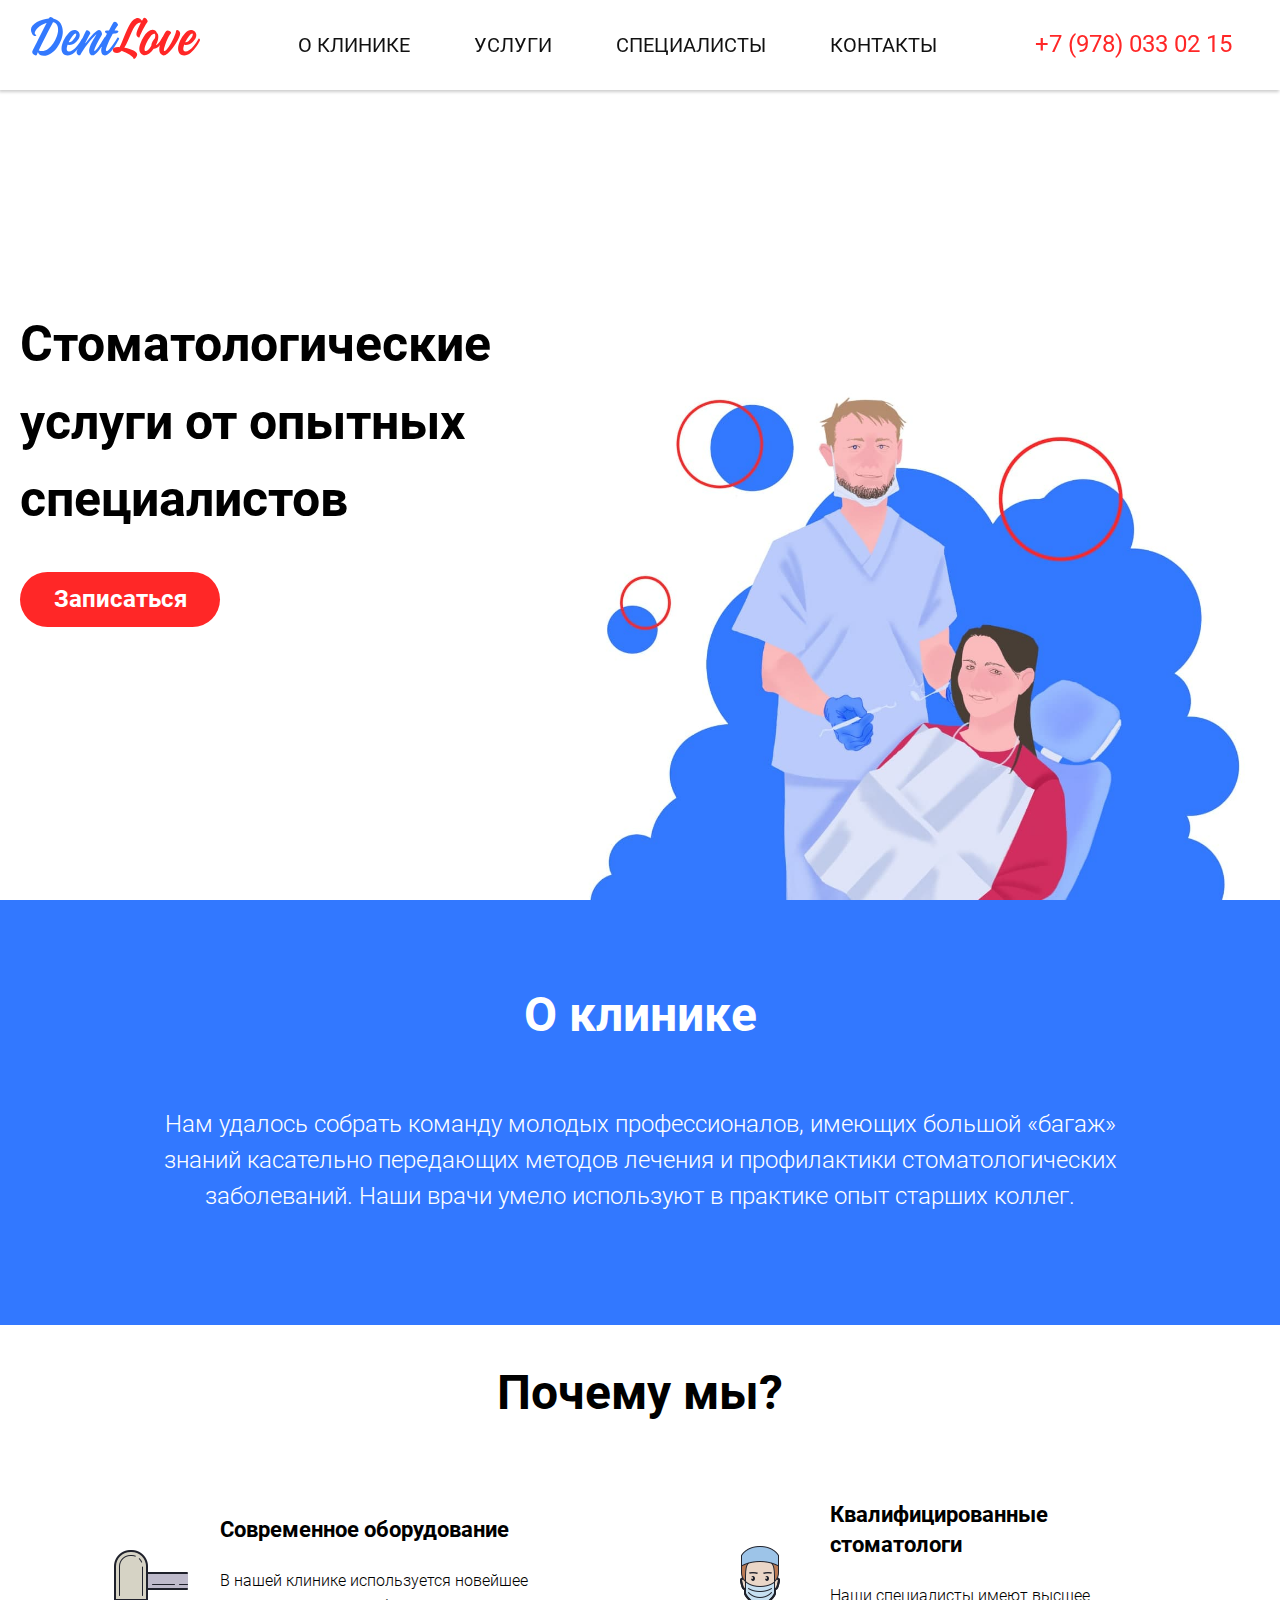
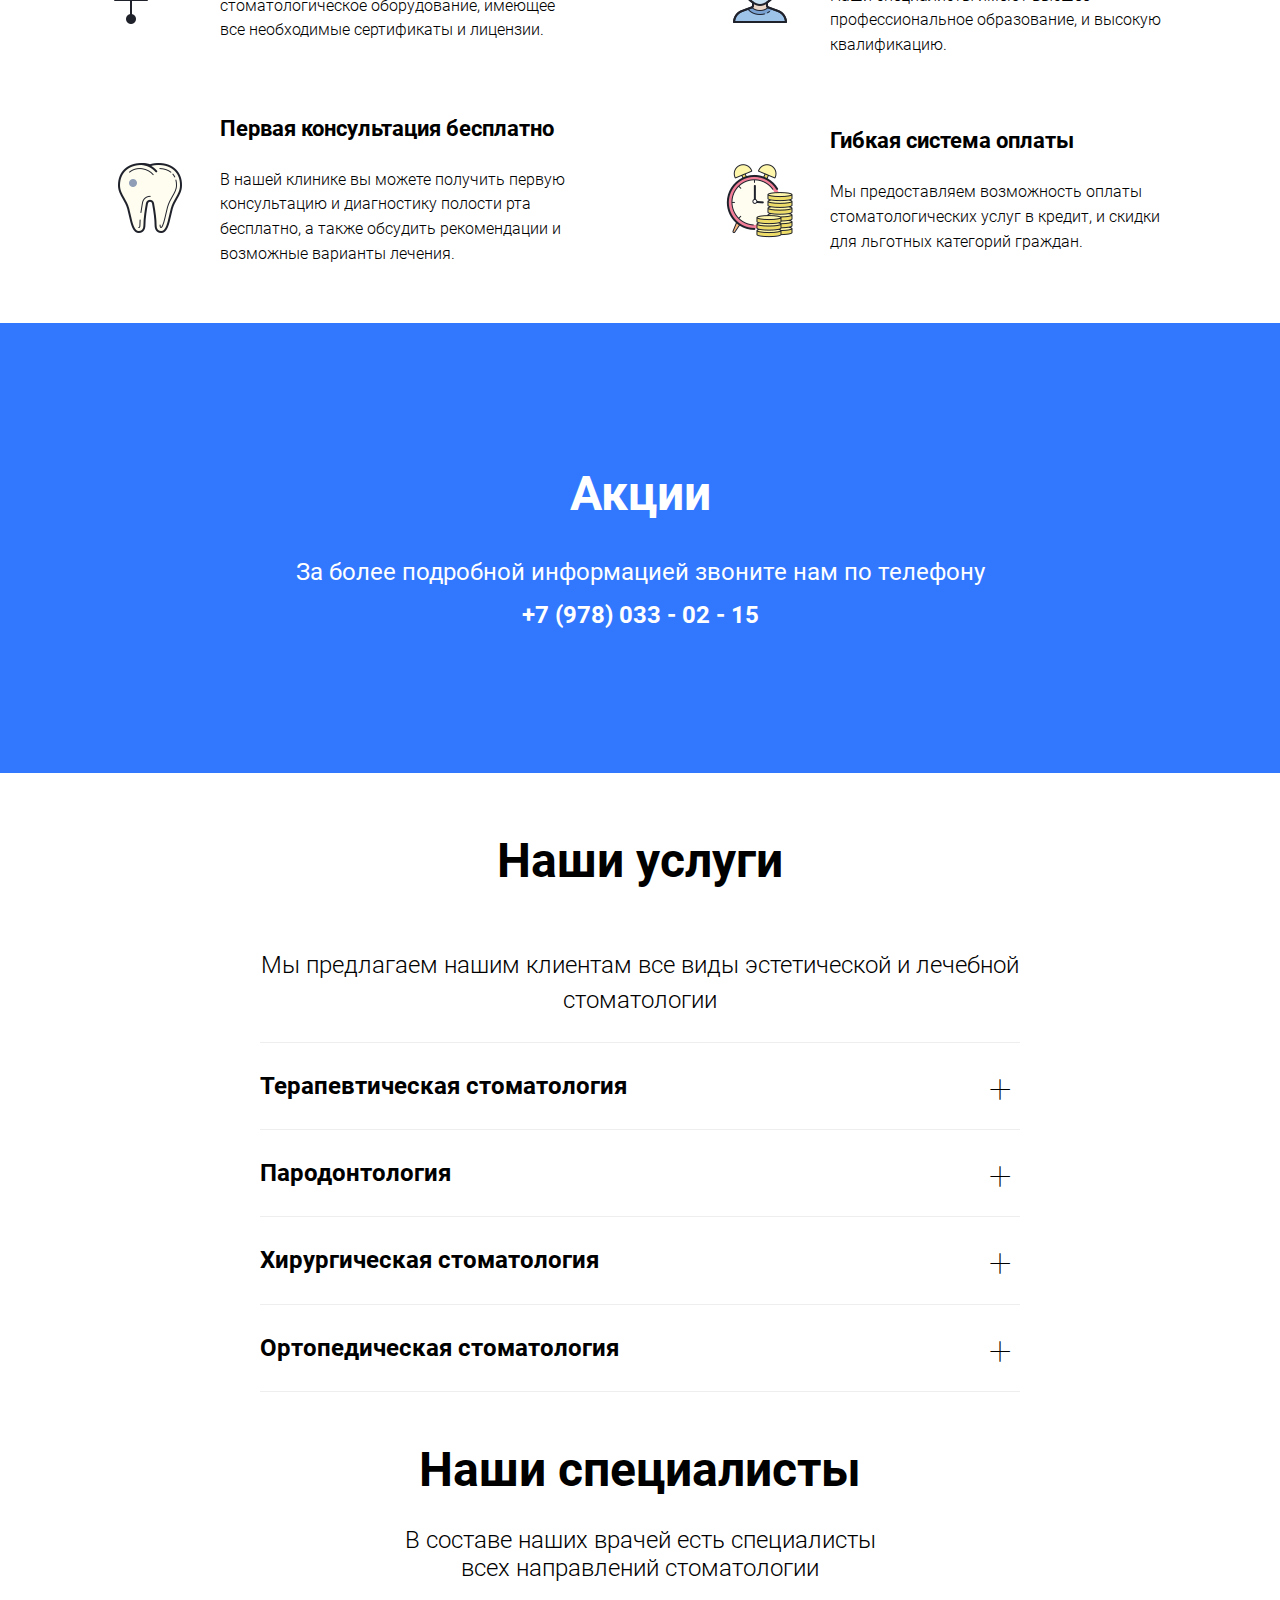
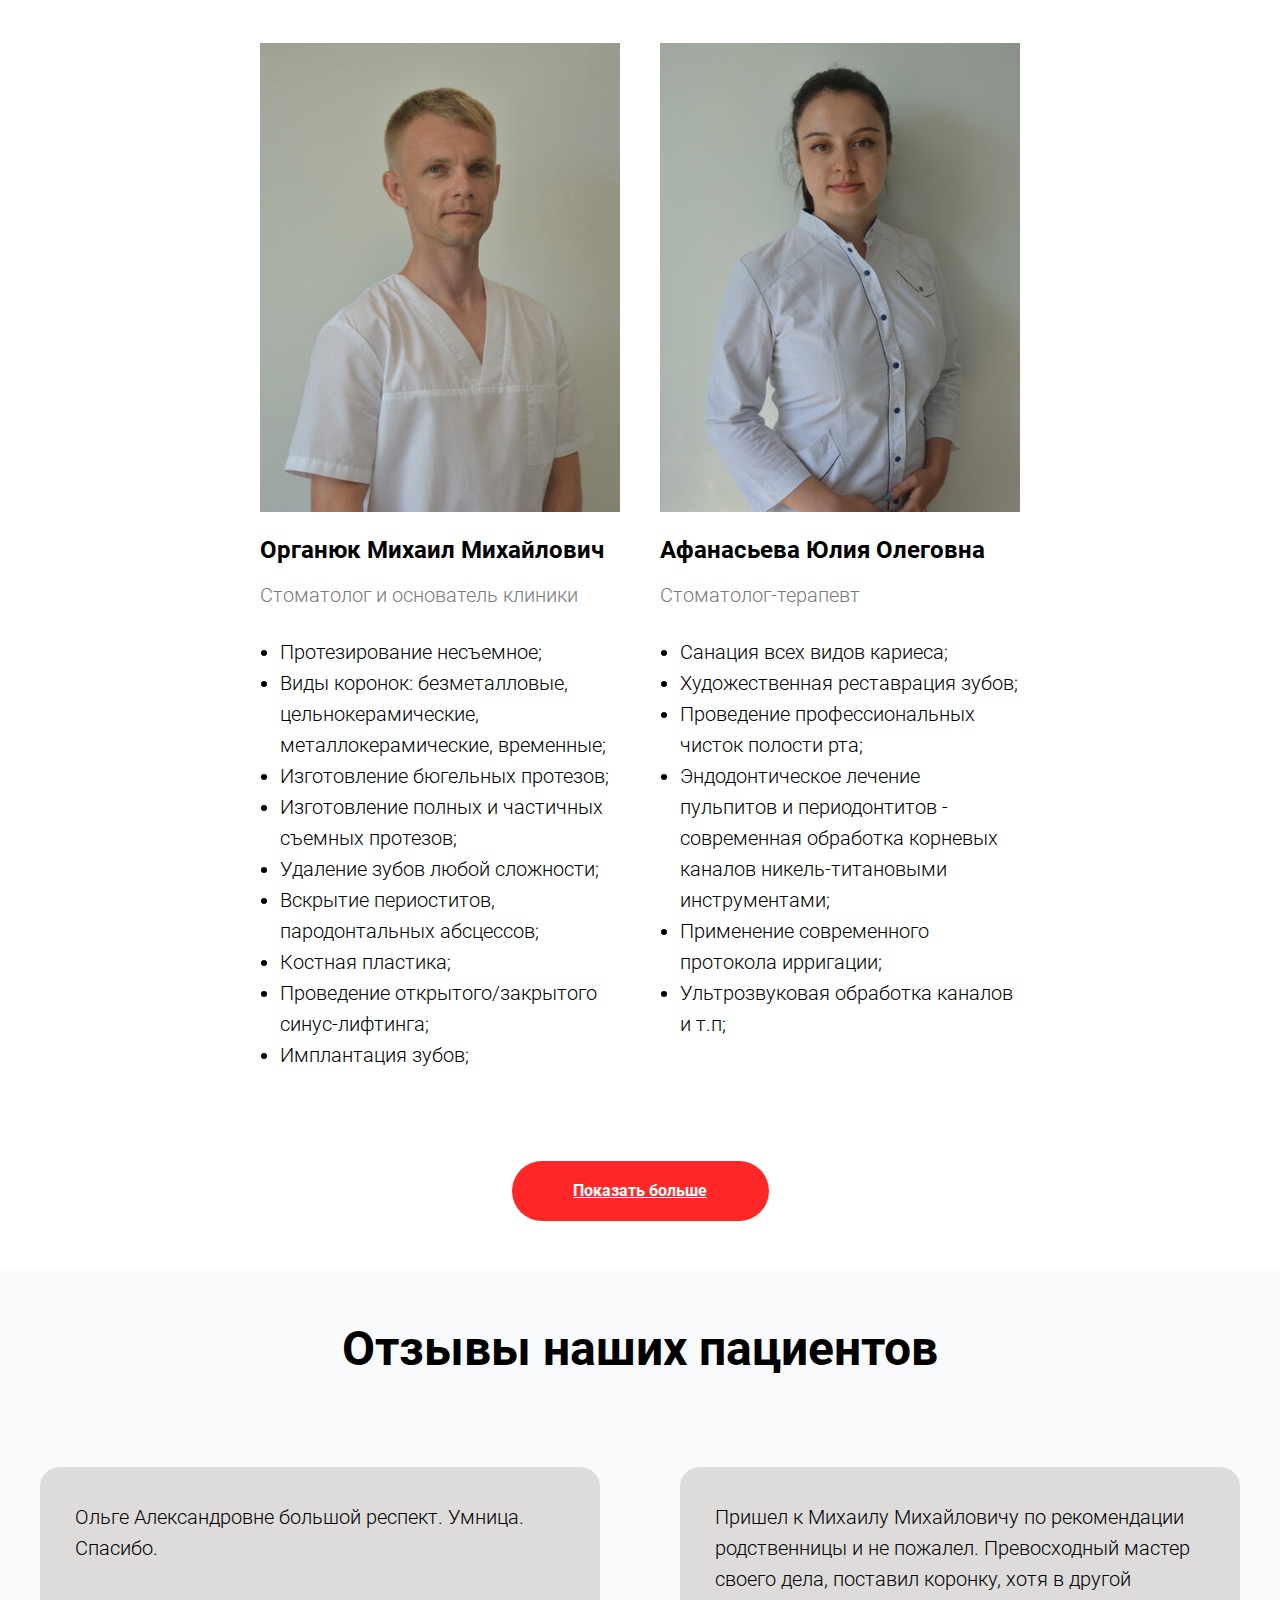
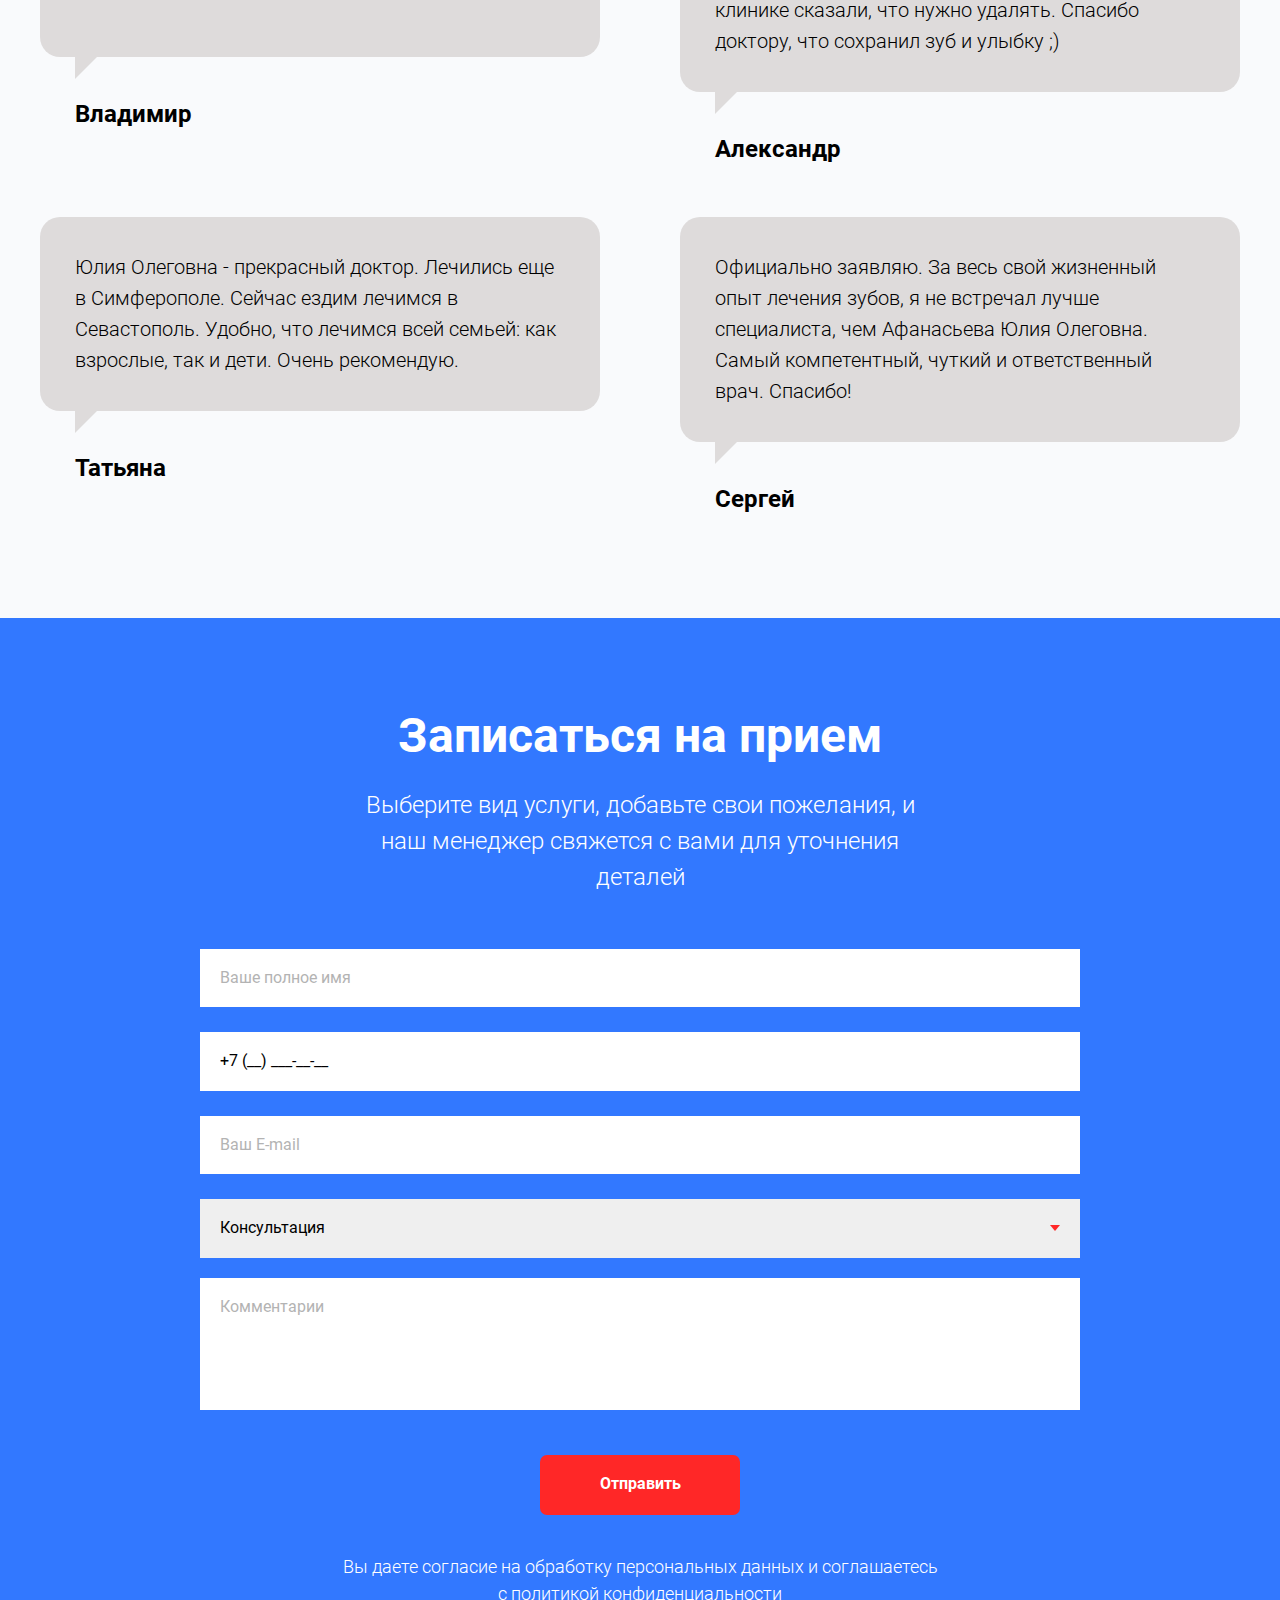
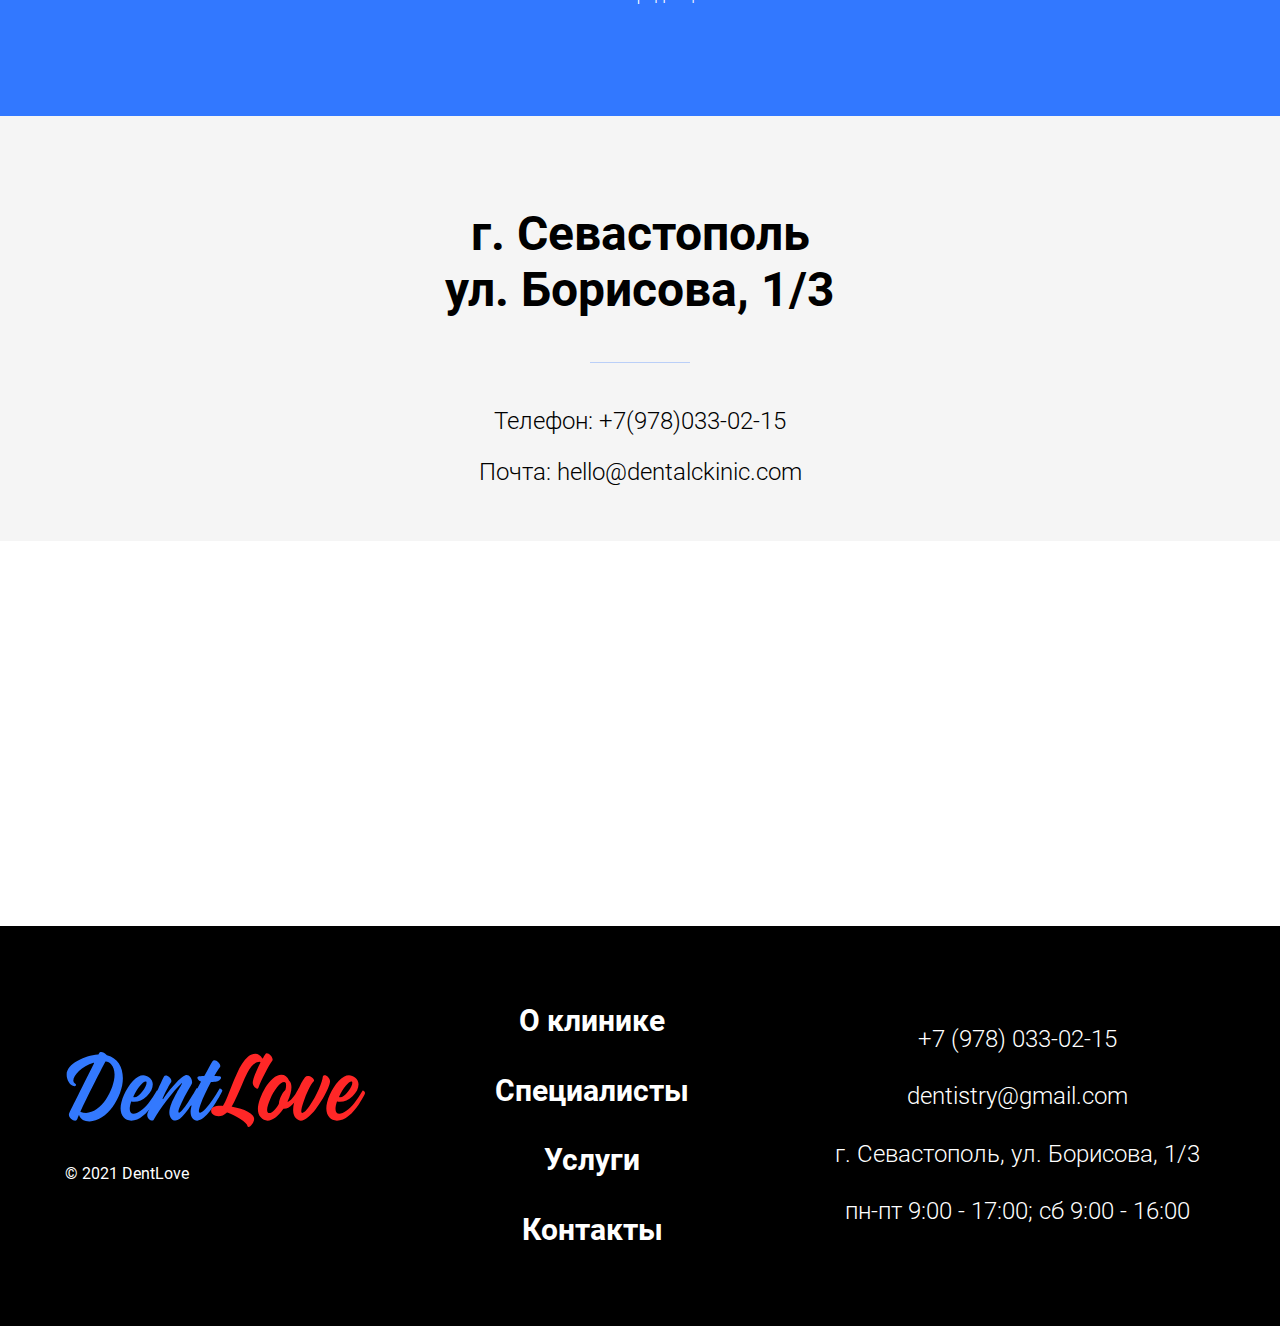
==== commit f3848d29: "поменять логотип" ====
--- a/index.html
+++ b/index.html
@@ -6,7 +6,7 @@
   <meta name="viewport" content="width=device-width, initial-scale=1.0">
   <link rel="shortcut icon" href="./img/favicon.ico" type="image/x-icon">
   <link rel="stylesheet" href="./css/index.min.css"">
-  <title>DentLove</title>
+  <title>Стоматологическая клиника</title>
 </head>
 <body>
   <header class="header">
@@ -19,16 +19,16 @@
       <nav class="navbar">
         <ul class="navbar__list">
           <li class="navbar__item">
-            <a class="navbar__link" href="#">О клинике</a>
+            <a class="navbar__link" href="./service.html#about-us">О клинике</a>
           </li>
           <li class="navbar__item">
-            <a class="navbar__link" href="#">Услуги</a>
+            <a class="navbar__link" href="./service.html">Услуги</a>
           </li>
           <li class="navbar__item">
             <a class="navbar__link" href="./specialist.html">Специалисты</a>
           </li>
           <li class="navbar__item">
-            <a class="navbar__link" href="#">Контакты</a>
+            <a class="navbar__link" href="./contacts.html">Контакты</a>
           </li>
         </ul>
       </nav>
@@ -45,16 +45,16 @@
 
     <ul class="menu__box">
       <li>
-        <a class="menu__item" href="#">О клинике</a>
+        <a class="menu__item" href="./service.html#about-us">О клинике</a>
       </li>
       <li>
-        <a class="menu__item" href="#">Услуги</a>
+        <a class="menu__item" href="./service.html">Услуги</a>
       </li>
       <li>
         <a class="menu__item" href="./specialist.html">Специалисты</a>
       </li>
       <li>
-        <a class="menu__item" href="#">Контакты</a>
+        <a class="menu__item" href="./contacts.html">Контакты</a>
       </li>
     </ul>
   </div>
@@ -272,23 +272,23 @@
   </main>
   <footer class="footer">
     <div class="footer__logo-container">
-      <img class="footer__logo" src="./img/logo-footer.png" alt="">
+      <img class="footer__logo" src="./img/logo.svg" alt="">
       <p class="footer__watermark">© 2021 DentLove</p>
     </div>
     <div>
       <nav class="footer__navigation">
         <ul class="footer__navigation-list">
           <li class="footer__navigation-item">
-            <a class="footer__navigation-link" href="#">О клинике</a>
+            <a class="footer__navigation-link" href="./service.html#about-us">О клинике</a>
           </li>
           <li class="footer__navigation-item">
             <a class="footer__navigation-link" href="./specialist.html">Специалисты</a>
           </li>
           <li class="footer__navigation-item">
-            <a class="footer__navigation-link" href="#">Услуги</a>
+            <a class="footer__navigation-link" href="./service.html">Услуги</a>
           </li>
           <li class="footer__navigation-item">
-            <a class="footer__navigation-link" href="#">Контакты</a>
+            <a class="footer__navigation-link" href="./contacts.html">Контакты</a>
           </li>
         </ul>
       </nav>
--- a/css/index.min.css
+++ b/css/index.min.css
@@ -1,2 +1,2 @@
-html{line-height:1.15;-webkit-text-size-adjust:100%}body{margin:0}main{display:block}h1{font-size:2em;margin:0.67em 0}hr{-webkit-box-sizing:content-box;box-sizing:content-box;height:0;overflow:visible}pre{font-family:monospace, monospace;font-size:1em}a{background-color:transparent}abbr[title]{border-bottom:none;text-decoration:underline;-webkit-text-decoration:underline dotted;text-decoration:underline dotted}b,strong{font-weight:bolder}code,kbd,samp{font-family:monospace, monospace;font-size:1em}small{font-size:80%}sub,sup{font-size:75%;line-height:0;position:relative;vertical-align:baseline}sub{bottom:-0.25em}sup{top:-0.5em}img{border-style:none}button,input,optgroup,select,textarea{font-family:inherit;font-size:100%;line-height:1.15;margin:0}button,input{overflow:visible}button,select{text-transform:none}button,[type="button"],[type="reset"],[type="submit"]{-webkit-appearance:button}button::-moz-focus-inner,[type="button"]::-moz-focus-inner,[type="reset"]::-moz-focus-inner,[type="submit"]::-moz-focus-inner{border-style:none;padding:0}button:-moz-focusring,[type="button"]:-moz-focusring,[type="reset"]:-moz-focusring,[type="submit"]:-moz-focusring{outline:1px dotted ButtonText}fieldset{padding:0.35em 0.75em 0.625em}legend{-webkit-box-sizing:border-box;box-sizing:border-box;color:inherit;display:table;max-width:100%;padding:0;white-space:normal}progress{vertical-align:baseline}textarea{overflow:auto}[type="checkbox"],[type="radio"]{-webkit-box-sizing:border-box;box-sizing:border-box;padding:0}[type="number"]::-webkit-inner-spin-button,[type="number"]::-webkit-outer-spin-button{height:auto}[type="search"]{-webkit-appearance:textfield;outline-offset:-2px}[type="search"]::-webkit-search-decoration{-webkit-appearance:none}::-webkit-file-upload-button{-webkit-appearance:button;font:inherit}details{display:block}summary{display:list-item}template{display:none}[hidden]{display:none}@font-face{font-family:'Roboto';src:url("../fonts/Roboto-MediumItalic.eot");src:local("Roboto Medium Italic"),local("Roboto-MediumItalic"),url("../fonts/Roboto-MediumItalic.eot?#iefix") format("embedded-opentype"),url("../fonts/Roboto-MediumItalic.woff") format("woff"),url("../fonts/Roboto-MediumItalic.ttf") format("truetype");font-weight:500;font-style:italic}@font-face{font-family:'Roboto';src:url("../fonts/Roboto-Italic.eot");src:local("Roboto Italic"),local("Roboto-Italic"),url("../fonts/Roboto-Italic.eot?#iefix") format("embedded-opentype"),url("../fonts/Roboto-Italic.woff") format("woff"),url("../fonts/Roboto-Italic.ttf") format("truetype");font-weight:normal;font-style:italic}@font-face{font-family:'Roboto';src:url("../fonts/Roboto-Bold.eot");src:local("Roboto Bold"),local("Roboto-Bold"),url("../fonts/Roboto-Bold.eot?#iefix") format("embedded-opentype"),url("../fonts/Roboto-Bold.woff") format("woff"),url("../fonts/Roboto-Bold.ttf") format("truetype");font-weight:bold;font-style:normal}@font-face{font-family:'Roboto';src:url("../fonts/Roboto-Regular.eot");src:local("Roboto"),local("Roboto-Regular"),url("../fonts/Roboto-Regular.eot?#iefix") format("embedded-opentype"),url("../fonts/Roboto-Regular.woff") format("woff"),url("../fonts/Roboto-Regular.ttf") format("truetype");font-weight:normal;font-style:normal}@font-face{font-family:'Roboto';src:url("../fonts/Roboto-Medium.eot");src:local("Roboto Medium"),local("Roboto-Medium"),url("../fonts/Roboto-Medium.eot?#iefix") format("embedded-opentype"),url("../fonts/Roboto-Medium.woff") format("woff"),url("../fonts/Roboto-Medium.ttf") format("truetype");font-weight:500;font-style:normal}@font-face{font-family:'Roboto';src:url("../fonts/Roboto-BoldItalic.eot");src:local("Roboto Bold Italic"),local("Roboto-BoldItalic"),url("../fonts/Roboto-BoldItalic.eot?#iefix") format("embedded-opentype"),url("../fonts/Roboto-BoldItalic.woff") format("woff"),url("../fonts/Roboto-BoldItalic.ttf") format("truetype");font-weight:bold;font-style:italic}@font-face{font-family:'Roboto';src:url("../fonts/Roboto-ThinItalic.eot");src:local("Roboto Thin Italic"),local("Roboto-ThinItalic"),url("../fonts/Roboto-ThinItalic.eot?#iefix") format("embedded-opentype"),url("../fonts/Roboto-ThinItalic.woff") format("woff"),url("../fonts/Roboto-ThinItalic.ttf") format("truetype");font-weight:100;font-style:italic}@font-face{font-family:'Roboto';src:url("../fonts/Roboto-Black.eot");src:local("Roboto Black"),local("Roboto-Black"),url("../fonts/Roboto-Black.eot?#iefix") format("embedded-opentype"),url("../fonts/Roboto-Black.woff") format("woff"),url("../fonts/Roboto-Black.ttf") format("truetype");font-weight:900;font-style:normal}@font-face{font-family:'Roboto';src:url("../fonts/Roboto-Light.eot");src:local("Roboto Light"),local("Roboto-Light"),url("../fonts/Roboto-Light.eot?#iefix") format("embedded-opentype"),url("../fonts/Roboto-Light.woff") format("woff"),url("../fonts/Roboto-Light.ttf") format("truetype");font-weight:300;font-style:normal}@font-face{font-family:'Roboto';src:url("../fonts/Roboto-LightItalic.eot");src:local("Roboto Light Italic"),local("Roboto-LightItalic"),url("../fonts/Roboto-LightItalic.eot?#iefix") format("embedded-opentype"),url("../fonts/Roboto-LightItalic.woff") format("woff"),url("../fonts/Roboto-LightItalic.ttf") format("truetype");font-weight:300;font-style:italic}@font-face{font-family:'Roboto';src:url("../fonts/Roboto-BlackItalic.eot");src:local("Roboto Black Italic"),local("Roboto-BlackItalic"),url("../fonts/Roboto-BlackItalic.eot?#iefix") format("embedded-opentype"),url("../fonts/Roboto-BlackItalic.woff") format("woff"),url("../fonts/Roboto-BlackItalic.ttf") format("truetype");font-weight:900;font-style:italic}@font-face{font-family:'Roboto';src:url("../fonts/Roboto-Thin.eot");src:local("Roboto Thin"),local("Roboto-Thin"),url("../fonts/Roboto-Thin.eot?#iefix") format("embedded-opentype"),url("../fonts/Roboto-Thin.woff") format("woff"),url("../fonts/Roboto-Thin.ttf") format("truetype");font-weight:100;font-style:normal}body{font-family:'Roboto', sans-serif}*{-webkit-box-sizing:border-box;box-sizing:border-box}.container{max-width:1220px;margin:auto}.section-header{font-size:48px;text-align:center;margin:0}@media (max-width: 400px){.section-header{font-size:40px}}.header{position:fixed;top:0;background-color:#fff;width:100%;height:90px;padding:0 10px;-webkit-box-shadow:-1px 2px 3px rgba(0,0,0,0.2);box-shadow:-1px 2px 3px rgba(0,0,0,0.2);z-index:100}.header .container{display:-webkit-box;display:-ms-flexbox;display:flex;-webkit-box-align:center;-ms-flex-align:center;align-items:center;-webkit-box-pack:justify;-ms-flex-pack:justify;justify-content:space-between;height:100%}.hamburger-menu{display:none}.logo__img{width:170px}.navbar{max-width:640px;width:100%;margin:0px 10px}.navbar__list{padding:0;display:-webkit-box;display:-ms-flexbox;display:flex;list-style:none;-webkit-box-pack:justify;-ms-flex-pack:justify;justify-content:space-between}.navbar__link{color:#111111;font-size:20px;text-transform:uppercase;text-decoration:none}.navbar__link:hover{-webkit-transition:color .2s;transition:color .2s;color:#ff2727}.phone{min-width:215px}.phone__link{text-decoration:none;font-size:24px;color:#ff2727}@media (max-width: 940px){.header .navbar__link{font-size:18px}.header .phone{text-align:center}.header .phone__link{font-size:18px}}@media (max-width: 860px){.header{display:none}.hamburger-menu{display:block;z-index:100}#menu__toggle{opacity:0}#menu__toggle:checked ~ .menu__btn>span{-webkit-transform:rotate(45deg);transform:rotate(45deg)}#menu__toggle:checked ~ .menu__btn>span::before{top:0;-webkit-transform:rotate(0);transform:rotate(0)}#menu__toggle:checked ~ .menu__btn>span::after{top:0;-webkit-transform:rotate(90deg);transform:rotate(90deg)}#menu__toggle:checked ~ .menu__box{visibility:visible;left:0}.menu__btn{display:-webkit-box;display:-ms-flexbox;display:flex;-webkit-box-align:center;-ms-flex-align:center;align-items:center;-webkit-box-pack:center;-ms-flex-pack:center;justify-content:center;position:fixed;top:20px;left:20px;width:40px;height:40px;cursor:pointer;z-index:101;background-color:#f5f5f5;border-radius:100%}.menu__btn>span,.menu__btn>span::before,.menu__btn>span::after{display:block;position:absolute;width:22px;height:2px;background-color:#616161;-webkit-transition-duration:.25s;transition-duration:.25s}.menu__btn>span::before{content:'';top:-8px}.menu__btn>span::after{content:'';top:8px}.menu__box{display:block;position:fixed;visibility:hidden;top:0;left:-100%;width:300px;height:100%;margin:0;padding:80px 0;list-style:none;background-color:#f5f5f5;-webkit-box-shadow:1px 0px 6px rgba(0,0,0,0.2);box-shadow:1px 0px 6px rgba(0,0,0,0.2);-webkit-transition-duration:.25s;transition-duration:.25s;z-index:100}.menu__item{display:block;padding:12px 24px;color:#333;font-family:'Roboto', sans-serif;font-size:20px;font-weight:600;text-decoration:none;-webkit-transition-duration:.25s;transition-duration:.25s}.menu__item:hover{color:#ff2727}}.main-screen{height:100vh;background-image:url("../img/main-screen-bg.jpg");background-position:center center;background-attachment:scroll;background-repeat:no-repeat;display:-webkit-box;display:-ms-flexbox;display:flex;-webkit-box-align:center;-ms-flex-align:center;align-items:center;background-position-x:100%;background-position-y:100%;background-size:1000px;display:flex;align-items:center}.main-screen .action{width:100%}.main-screen .action__header{display:block;max-width:475px;font-size:50px;line-height:1.55;font-weight:700}.main-screen .action__btn{width:200px;height:55px;border:none;color:#ffffff;font-size:24px;font-weight:600;border-radius:30px;background-color:#ff2727;-webkit-transition:background-color 0.2s ease-in-out;transition:background-color 0.2s ease-in-out}.main-screen .action__btn:hover{cursor:pointer;background-color:#e73b3b}.main-screen .action__btn:active{background-color:#d80c0c}@media (max-width: 1650px){.main-screen{background-size:800px}}@media (max-width: 1300px){.main-screen{background-size:700px}.main-screen .action{margin-left:20px}}@media (max-width: 1100px){.main-screen{background-size:600px}.main-screen .action{margin-left:40px}.main-screen .action__header{font-size:40px}.main-screen .action__btn{font-size:18px}}@media (max-width: 940px){.main-screen{background-size:550px;background-position-x:110%}}@media (max-width: 850px){.main-screen .action__header{max-width:325px;font-size:35px}}@media (max-width: 810px){.main-screen{background:none;-webkit-box-pack:center;-ms-flex-pack:center;justify-content:center}.main-screen .action{margin:0 20px;display:-webkit-box;display:-ms-flexbox;display:flex;-webkit-box-orient:vertical;-webkit-box-direction:normal;-ms-flex-direction:column;flex-direction:column;-webkit-box-pack:center;-ms-flex-pack:center;justify-content:center;-webkit-box-align:center;-ms-flex-align:center;align-items:center}.main-screen .action__header{max-width:475px;font-size:50px;text-align:center;display:inline}}@media (max-width: 500px){.main-screen .action__header{max-width:475px;font-size:30px;text-align:center;display:inline}.main-screen .action__btn{width:170px;font-size:16px}}.info{height:425px;background-color:#3278ff;color:#fff;display:-webkit-box;display:-ms-flexbox;display:flex;-webkit-box-pack:center;-ms-flex-pack:center;justify-content:center}.info__header{margin-bottom:40px}.info__description{font-size:24px;text-align:center;max-width:960px;display:inline-block;line-height:1.50;font-weight:300}@media (max-width: 1000px){.info__description{padding:0 30px}}@media (max-width: 570px){.info__description{font-size:20px}}@media (max-width: 480px){.info__header{margin-bottom:20px}}@media (max-width: 480px){.info__description{padding:0 10px}}@media (max-width: 400px){.info__description{font-size:18px}}.advantages .container{display:-webkit-box;display:-ms-flexbox;display:flex;-ms-flex-wrap:wrap;flex-wrap:wrap;-ms-flex-pack:distribute;justify-content:space-around;-webkit-box-align:center;-ms-flex-align:center;align-items:center;margin-top:80px}.advantages__header{margin:40px 0px}.advantages__container{display:-webkit-box;display:-ms-flexbox;display:flex;max-width:470px;-webkit-box-align:center;-ms-flex-align:center;align-items:center;-webkit-box-pack:justify;-ms-flex-pack:justify;justify-content:space-between;padding-bottom:40px}.advantages__img{width:100px;height:100px}.advantages__info{padding-left:20px}.advantages__title{font-size:22px;line-height:1.35;margin:0;padding-bottom:8px}.advantages__description{font-size:16px;line-height:1.55;font-weight:300}@media (max-width: 480px){.advantages__container{padding-left:20px;padding-right:20px;-webkit-box-align:start;-ms-flex-align:start;align-items:flex-start}}@media (max-width: 400px){.advantages__img{width:80px;height:80px}.advantages__title{overflow-wrap:break-word;word-wrap:break-word;-webkit-hyphens:auto;-ms-hyphens:auto;hyphens:auto;word-break:break-word}}.special-offer{height:450px;background-color:#3278ff;color:#fff;display:-webkit-box;display:-ms-flexbox;display:flex;-webkit-box-align:center;-ms-flex-align:center;align-items:center;-webkit-box-pack:center;-ms-flex-pack:center;justify-content:center;-webkit-box-orient:vertical;-webkit-box-direction:normal;-ms-flex-direction:column;flex-direction:column}.special-offer__header{padding-bottom:38px}.special-offer__descr{font-size:24px;margin:0;padding-bottom:15px}.special-offer__link{font-size:24px;text-decoration:none;color:#fff;font-weight:700}@media (max-width: 700px){.special-offer__descr{text-align:center;padding:0 10px;margin-bottom:10px}}@media (max-width: 480px){.special-offer{height:350px}.special-offer__descr{font-size:20px}.special-offer__link{font-size:20px}}.service{display:-webkit-box;display:-ms-flexbox;display:flex;-webkit-box-orient:vertical;-webkit-box-direction:normal;-ms-flex-direction:column;flex-direction:column;-webkit-box-align:center;-ms-flex-align:center;align-items:center}.service__header{margin:60px 0}.service__description{font-size:24px;font-weight:300;display:inline-block;line-height:1.45;max-width:760px;text-align:center;margin-top:0}.service__details-container{max-width:760px;width:100%}.service__details{-webkit-transition:all 1s;transition:all 1s;border-top:1px solid #eee;position:relative}.service__details:last-child{border-bottom:1px solid #eee}.service__summary{font-size:24px;font-weight:600;line-height:1.35;padding:27px 50px 27px 0}.service__summary:hover{cursor:pointer}.service__list{list-style:'—';font-size:20px;font-weight:300}.service__item{padding-left:10px}.service details summary::-webkit-details-marker{display:none}.service details>summary{list-style:none}.service details summary:after{content:"+";color:black;position:absolute;font-size:40px;line-height:1;right:0;font-weight:200;-webkit-transform-origin:center;transform-origin:center;-webkit-transition:200ms linear;transition:200ms linear;text-align:center;width:40px;height:40px;border-radius:100px}.service details:hover summary:after{background-color:#eee}.service details[open] summary:after{-webkit-transform:rotate(45deg);transform:rotate(45deg)}@media (max-width: 810px){.service__details-container{padding:0 20px}.service details summary:after{top:20px}}@media (max-width: 630px){.service__header{margin:40px 0}.service__description{font-size:20px}.service__summary{font-size:20px}.service__list{font-size:18px}}.specialist{margin-top:50px;display:-webkit-box;display:-ms-flexbox;display:flex;-webkit-box-orient:vertical;-webkit-box-direction:normal;-ms-flex-direction:column;flex-direction:column;-webkit-box-align:center;-ms-flex-align:center;align-items:center}.specialist__description{font-size:24px;display:inline-block;max-width:540px;padding:0 10px;text-align:center;margin:30px 0;font-weight:300}.specialist__container{display:-webkit-box;display:-ms-flexbox;display:flex;-ms-flex-wrap:wrap;flex-wrap:wrap;-webkit-box-align:start;-ms-flex-align:start;align-items:flex-start;margin-top:30px;margin-bottom:50px}.specialist__card{margin:0 20px 20px 20px;max-width:360px}.specialist__photo{max-width:360px}.specialist__name{font-size:24px;font-weight:700;margin:20px 0}.specialist__position{font-size:20px;font-weight:300;margin-bottom:30px;color:#7A7A7A}.specialist__service{font-size:20px;font-weight:300;padding-left:20px;line-height:1.55}.specialist__more-btn{color:#ffffff;background-color:#ff2727;font-size:16px;font-weight:700;height:60px;display:-webkit-box;display:-ms-flexbox;display:flex;-webkit-box-align:center;-ms-flex-align:center;align-items:center;-webkit-box-pack:center;-ms-flex-pack:center;justify-content:center;max-width:257px;width:100%;border-radius:30px}.specialist__more-btn:hover{cursor:pointer}.specialist-page-main{margin-top:155px}.specialist-page__header{color:#3278ff}.specialist-page__description{max-width:100%;margin-bottom:10px}.specialist-page__link{color:#000;text-decoration:none;font-size:24px;display:inline-block;padding:0 10px;text-align:center;margin-bottom:30px;font-weight:300;border-bottom:1px solid #000}@media (max-width: 860px){.specialist-page-main{margin-top:70px}}@media (max-width: 799px){.specialist__container{-webkit-box-align:center;-ms-flex-align:center;align-items:center;-webkit-box-pack:center;-ms-flex-pack:center;justify-content:center}}@media (max-width: 480px){.specialist .section-header{padding:0 10px}.specialist__description{font-size:20px}.specialist__container{margin-bottom:20px}.specialist__card{display:-webkit-box;display:-ms-flexbox;display:flex;-webkit-box-orient:vertical;-webkit-box-direction:normal;-ms-flex-direction:column;flex-direction:column;-webkit-box-align:center;-ms-flex-align:center;align-items:center;-webkit-box-pack:center;-ms-flex-pack:center;justify-content:center}.specialist__photo{max-width:260px}.specialist__name{font-size:20px;text-align:center}.specialist__position{font-size:20px;margin-top:0px;margin-bottom:0px;text-align:center}.specialist__service{font-size:17px}}@media (max-width: 350px){.specialist__more-btn{font-size:14px;font-weight:500;height:55px;max-width:190px}}.review{background-color:#f9fafc;padding:50px 0;margin-top:50px}.review .section-header{margin-bottom:90px}.review__container{display:-webkit-box;display:-ms-flexbox;display:flex;-ms-flex-wrap:wrap;flex-wrap:wrap;-webkit-box-pack:justify;-ms-flex-pack:justify;justify-content:space-between}.review__item{margin:0 10px 30px 10px}.review__text{display:block;max-width:560px;width:100%;padding:35px;font-size:20px;line-height:1.55;font-weight:300;background:#dedbdb;min-height:190px;border-radius:20px;margin:0;position:relative}.review__text::before{content:'';display:block;position:absolute;width:0;height:0;bottom:-22px;border:12px solid;border-color:#dedbdb transparent transparent #dedbdb}.review__name{margin-left:35px;color:#000000;font-size:24px;padding-top:20px;font-weight:700}@media (max-width: 1160px){.review__container{-ms-flex-pack:distribute;justify-content:space-around}.review__text{max-width:480px}}@media (max-width: 595px){.review .section-header{margin-bottom:50px}.review__text{font-size:18px}}@media (max-width: 420px){.review__name{font-size:22px}}.enroll{padding-top:90px;padding-bottom:90px;background-color:#3278ff;display:-webkit-box;display:-ms-flexbox;display:flex;-webkit-box-orient:vertical;-webkit-box-direction:normal;-ms-flex-direction:column;flex-direction:column;-webkit-box-pack:center;-ms-flex-pack:center;justify-content:center;-webkit-box-align:center;-ms-flex-align:center;align-items:center}.enroll .section-header{color:white}.enroll__description{color:white;display:inline-block;max-width:550px;font-size:24px;font-weight:300;line-height:1.5;text-align:center}.enroll__form{display:-webkit-box;display:-ms-flexbox;display:flex;-webkit-box-align:center;-ms-flex-align:center;align-items:center;-webkit-box-orient:vertical;-webkit-box-direction:normal;-ms-flex-direction:column;flex-direction:column;-webkit-box-pack:center;-ms-flex-pack:center;justify-content:center;margin-top:30px}.enroll__form-item{margin-bottom:25px;width:100%;padding:20px 20px 20px 20px;border:none;width:880px}.enroll__form-item:focus{outline-color:#ff2727}.enroll__form-item::-webkit-input-placeholder{color:#B3B3B3}.enroll__form-item:-ms-input-placeholder{color:#B3B3B3}.enroll__form-item::-ms-input-placeholder{color:#B3B3B3}.enroll__form-item::placeholder{color:#B3B3B3}.enroll__form__select{cursor:pointer;position:relative;-webkit-appearance:none;-moz-appearance:none;appearance:none;margin:0}.enroll__form__select-wrapp{width:100%;position:relative;margin-bottom:20px}.enroll__form__select-wrapp::after{content:' ';width:0;height:0;border-style:solid;border-width:6px 5px 0 5px;border-color:#000 transparent transparent transparent;position:absolute;right:20px;top:0;bottom:0;margin:auto;pointer-events:none;border-top-color:#ff2727}.enroll__form__textarea{resize:none}.enroll__form__submit{color:#ffffff;background-color:#ff2727;width:200px;height:60px;display:-webkit-box;display:-ms-flexbox;display:flex;-webkit-box-align:center;-ms-flex-align:center;align-items:center;-webkit-box-pack:center;-ms-flex-pack:center;justify-content:center;border:none;border-radius:7px;font-weight:700;cursor:pointer;margin:20px 0}.enroll__form__police{font-size:18px;font-weight:300;color:#fff;line-height:1.55;display:inline-block;width:600px;text-align:center}@media (max-width: 930px){.enroll__description{font-size:20px}.enroll__form{padding:0 30px}.enroll__form-item{width:100%}}@media (max-width: 670px){.enroll__form{max-width:100%}.enroll__form__police{display:inline;padding:0 20px;text-align:center;width:100%}}@media (max-width: 530px){.enroll{padding-top:40px;padding-bottom:40px}.enroll__description{font-size:18px;text-align:center;padding:0 20px}.enroll__form__police{font-size:16px}.enroll__form__submit{width:100%}}.map{background-color:#f5f5f5;padding-top:90px;padding-bottom:30px;text-align:center}.map__header{display:inline-block;max-width:400px}.map__line{max-width:100px;width:100%;height:1px;background-color:#3278ff;opacity:0.3;margin:45px auto}.map__phone,.map__mail{font-size:24px;font-weight:300}.map__link{text-decoration:none;color:#000}#map{width:100%;height:385px}@media (max-width: 400px){.map{padding-top:60px}.map__header{padding:0 20px}.map__phone,.map__mail{font-size:20px}.map__line{margin:30px auto}}.footer{min-height:400px;width:100%;background-color:#000;color:#fff;display:-webkit-box;display:-ms-flexbox;display:flex;-webkit-box-align:center;-ms-flex-align:center;align-items:center;-ms-flex-pack:distribute;justify-content:space-around;-ms-flex-wrap:wrap;flex-wrap:wrap;padding:30px 0}.footer__navigation-list{padding:0;list-style:none;font-size:30px;font-weight:700;text-align:center}.footer__navigation-link{text-decoration:none;color:#fff}.footer__navigation-item{margin-bottom:35px}.footer__navigation-item:last-child{margin-bottom:0px}.footer__contacts-wrapp{display:-webkit-box;display:-ms-flexbox;display:flex;-webkit-box-orient:vertical;-webkit-box-direction:normal;-ms-flex-direction:column;flex-direction:column;-webkit-box-align:center;-ms-flex-align:center;align-items:center;-webkit-box-pack:center;-ms-flex-pack:center;justify-content:center}.footer__contacts-item{margin:15px;color:#fff;text-decoration:none;font-size:24px;font-weight:300;font-style:normal}@media (max-width: 940px){.footer{-webkit-box-orient:vertical;-webkit-box-direction:reverse;-ms-flex-direction:column-reverse;flex-direction:column-reverse}.footer__logo-container{text-align:center}.footer__logo{width:300px}}@media (max-width: 430px){.footer__contacts-item{text-align:center;font-size:20px}.footer__navigation-list{font-size:25px;margin:20px 0}.footer__logo{width:100%;padding:0 20px;padding-top:20px}}
+html{line-height:1.15;-webkit-text-size-adjust:100%}body{margin:0}main{display:block}h1{font-size:2em;margin:0.67em 0}hr{-webkit-box-sizing:content-box;box-sizing:content-box;height:0;overflow:visible}pre{font-family:monospace, monospace;font-size:1em}a{background-color:transparent}abbr[title]{border-bottom:none;text-decoration:underline;-webkit-text-decoration:underline dotted;text-decoration:underline dotted}b,strong{font-weight:bolder}code,kbd,samp{font-family:monospace, monospace;font-size:1em}small{font-size:80%}sub,sup{font-size:75%;line-height:0;position:relative;vertical-align:baseline}sub{bottom:-0.25em}sup{top:-0.5em}img{border-style:none}button,input,optgroup,select,textarea{font-family:inherit;font-size:100%;line-height:1.15;margin:0}button,input{overflow:visible}button,select{text-transform:none}button,[type="button"],[type="reset"],[type="submit"]{-webkit-appearance:button}button::-moz-focus-inner,[type="button"]::-moz-focus-inner,[type="reset"]::-moz-focus-inner,[type="submit"]::-moz-focus-inner{border-style:none;padding:0}button:-moz-focusring,[type="button"]:-moz-focusring,[type="reset"]:-moz-focusring,[type="submit"]:-moz-focusring{outline:1px dotted ButtonText}fieldset{padding:0.35em 0.75em 0.625em}legend{-webkit-box-sizing:border-box;box-sizing:border-box;color:inherit;display:table;max-width:100%;padding:0;white-space:normal}progress{vertical-align:baseline}textarea{overflow:auto}[type="checkbox"],[type="radio"]{-webkit-box-sizing:border-box;box-sizing:border-box;padding:0}[type="number"]::-webkit-inner-spin-button,[type="number"]::-webkit-outer-spin-button{height:auto}[type="search"]{-webkit-appearance:textfield;outline-offset:-2px}[type="search"]::-webkit-search-decoration{-webkit-appearance:none}::-webkit-file-upload-button{-webkit-appearance:button;font:inherit}details{display:block}summary{display:list-item}template{display:none}[hidden]{display:none}@font-face{font-family:'Roboto';src:url("../fonts/Roboto-MediumItalic.eot");src:local("Roboto Medium Italic"),local("Roboto-MediumItalic"),url("../fonts/Roboto-MediumItalic.eot?#iefix") format("embedded-opentype"),url("../fonts/Roboto-MediumItalic.woff") format("woff"),url("../fonts/Roboto-MediumItalic.ttf") format("truetype");font-weight:500;font-style:italic}@font-face{font-family:'Roboto';src:url("../fonts/Roboto-Italic.eot");src:local("Roboto Italic"),local("Roboto-Italic"),url("../fonts/Roboto-Italic.eot?#iefix") format("embedded-opentype"),url("../fonts/Roboto-Italic.woff") format("woff"),url("../fonts/Roboto-Italic.ttf") format("truetype");font-weight:normal;font-style:italic}@font-face{font-family:'Roboto';src:url("../fonts/Roboto-Bold.eot");src:local("Roboto Bold"),local("Roboto-Bold"),url("../fonts/Roboto-Bold.eot?#iefix") format("embedded-opentype"),url("../fonts/Roboto-Bold.woff") format("woff"),url("../fonts/Roboto-Bold.ttf") format("truetype");font-weight:bold;font-style:normal}@font-face{font-family:'Roboto';src:url("../fonts/Roboto-Regular.eot");src:local("Roboto"),local("Roboto-Regular"),url("../fonts/Roboto-Regular.eot?#iefix") format("embedded-opentype"),url("../fonts/Roboto-Regular.woff") format("woff"),url("../fonts/Roboto-Regular.ttf") format("truetype");font-weight:normal;font-style:normal}@font-face{font-family:'Roboto';src:url("../fonts/Roboto-Medium.eot");src:local("Roboto Medium"),local("Roboto-Medium"),url("../fonts/Roboto-Medium.eot?#iefix") format("embedded-opentype"),url("../fonts/Roboto-Medium.woff") format("woff"),url("../fonts/Roboto-Medium.ttf") format("truetype");font-weight:500;font-style:normal}@font-face{font-family:'Roboto';src:url("../fonts/Roboto-BoldItalic.eot");src:local("Roboto Bold Italic"),local("Roboto-BoldItalic"),url("../fonts/Roboto-BoldItalic.eot?#iefix") format("embedded-opentype"),url("../fonts/Roboto-BoldItalic.woff") format("woff"),url("../fonts/Roboto-BoldItalic.ttf") format("truetype");font-weight:bold;font-style:italic}@font-face{font-family:'Roboto';src:url("../fonts/Roboto-ThinItalic.eot");src:local("Roboto Thin Italic"),local("Roboto-ThinItalic"),url("../fonts/Roboto-ThinItalic.eot?#iefix") format("embedded-opentype"),url("../fonts/Roboto-ThinItalic.woff") format("woff"),url("../fonts/Roboto-ThinItalic.ttf") format("truetype");font-weight:100;font-style:italic}@font-face{font-family:'Roboto';src:url("../fonts/Roboto-Black.eot");src:local("Roboto Black"),local("Roboto-Black"),url("../fonts/Roboto-Black.eot?#iefix") format("embedded-opentype"),url("../fonts/Roboto-Black.woff") format("woff"),url("../fonts/Roboto-Black.ttf") format("truetype");font-weight:900;font-style:normal}@font-face{font-family:'Roboto';src:url("../fonts/Roboto-Light.eot");src:local("Roboto Light"),local("Roboto-Light"),url("../fonts/Roboto-Light.eot?#iefix") format("embedded-opentype"),url("../fonts/Roboto-Light.woff") format("woff"),url("../fonts/Roboto-Light.ttf") format("truetype");font-weight:300;font-style:normal}@font-face{font-family:'Roboto';src:url("../fonts/Roboto-LightItalic.eot");src:local("Roboto Light Italic"),local("Roboto-LightItalic"),url("../fonts/Roboto-LightItalic.eot?#iefix") format("embedded-opentype"),url("../fonts/Roboto-LightItalic.woff") format("woff"),url("../fonts/Roboto-LightItalic.ttf") format("truetype");font-weight:300;font-style:italic}@font-face{font-family:'Roboto';src:url("../fonts/Roboto-BlackItalic.eot");src:local("Roboto Black Italic"),local("Roboto-BlackItalic"),url("../fonts/Roboto-BlackItalic.eot?#iefix") format("embedded-opentype"),url("../fonts/Roboto-BlackItalic.woff") format("woff"),url("../fonts/Roboto-BlackItalic.ttf") format("truetype");font-weight:900;font-style:italic}@font-face{font-family:'Roboto';src:url("../fonts/Roboto-Thin.eot");src:local("Roboto Thin"),local("Roboto-Thin"),url("../fonts/Roboto-Thin.eot?#iefix") format("embedded-opentype"),url("../fonts/Roboto-Thin.woff") format("woff"),url("../fonts/Roboto-Thin.ttf") format("truetype");font-weight:100;font-style:normal}body{font-family:'Roboto', sans-serif}*{-webkit-box-sizing:border-box;box-sizing:border-box}.container{max-width:1220px;margin:auto}.section-header{font-size:48px;text-align:center;margin:0}@media (max-width: 400px){.section-header{font-size:40px}}.header{position:fixed;top:0;background-color:#fff;width:100%;height:90px;padding:0 10px;-webkit-box-shadow:-1px 2px 3px rgba(0,0,0,0.2);box-shadow:-1px 2px 3px rgba(0,0,0,0.2);z-index:100}.header .container{display:-webkit-box;display:-ms-flexbox;display:flex;-webkit-box-align:center;-ms-flex-align:center;align-items:center;-webkit-box-pack:justify;-ms-flex-pack:justify;justify-content:space-between;height:100%}.hamburger-menu{display:none}.logo__img{width:170px}.navbar{max-width:640px;width:100%;margin:0px 10px}.navbar__list{padding:0;display:-webkit-box;display:-ms-flexbox;display:flex;list-style:none;-webkit-box-pack:justify;-ms-flex-pack:justify;justify-content:space-between}.navbar__link{color:#111111;font-size:20px;text-transform:uppercase;text-decoration:none}.navbar__link:hover{-webkit-transition:color .2s;transition:color .2s;color:#ff2727}.phone{min-width:215px}.phone__link{text-decoration:none;font-size:24px;color:#ff2727}@media (max-width: 940px){.header .navbar__link{font-size:18px}.header .phone{text-align:center}.header .phone__link{font-size:18px}}@media (max-width: 860px){.header{display:none}.hamburger-menu{display:block;z-index:100}#menu__toggle{opacity:0}#menu__toggle:checked ~ .menu__btn>span{-webkit-transform:rotate(45deg);transform:rotate(45deg)}#menu__toggle:checked ~ .menu__btn>span::before{top:0;-webkit-transform:rotate(0);transform:rotate(0)}#menu__toggle:checked ~ .menu__btn>span::after{top:0;-webkit-transform:rotate(90deg);transform:rotate(90deg)}#menu__toggle:checked ~ .menu__box{visibility:visible;left:0}.menu__btn{display:-webkit-box;display:-ms-flexbox;display:flex;-webkit-box-align:center;-ms-flex-align:center;align-items:center;-webkit-box-pack:center;-ms-flex-pack:center;justify-content:center;position:fixed;top:20px;left:20px;width:40px;height:40px;cursor:pointer;z-index:101;background-color:#f5f5f5;border-radius:100%}.menu__btn>span,.menu__btn>span::before,.menu__btn>span::after{display:block;position:absolute;width:22px;height:2px;background-color:#616161;-webkit-transition-duration:.25s;transition-duration:.25s}.menu__btn>span::before{content:'';top:-8px}.menu__btn>span::after{content:'';top:8px}.menu__box{display:block;position:fixed;visibility:hidden;top:0;left:-100%;width:300px;height:100%;margin:0;padding:80px 0;list-style:none;background-color:#f5f5f5;-webkit-box-shadow:1px 0px 6px rgba(0,0,0,0.2);box-shadow:1px 0px 6px rgba(0,0,0,0.2);-webkit-transition-duration:.25s;transition-duration:.25s;z-index:100}.menu__item{display:block;padding:12px 24px;color:#333;font-family:'Roboto', sans-serif;font-size:20px;font-weight:600;text-decoration:none;-webkit-transition-duration:.25s;transition-duration:.25s}.menu__item:hover{color:#ff2727}}.main-screen{height:100vh;background-image:url("../img/main-screen-bg.jpg");background-position:center center;background-attachment:scroll;background-repeat:no-repeat;display:-webkit-box;display:-ms-flexbox;display:flex;-webkit-box-align:center;-ms-flex-align:center;align-items:center;background-position-x:100%;background-position-y:100%;background-size:1000px;display:flex;align-items:center}.main-screen .action{width:100%}.main-screen .action__header{display:block;max-width:475px;font-size:50px;line-height:1.55;font-weight:700}.main-screen .action__btn{width:200px;height:55px;border:none;color:#ffffff;font-size:24px;font-weight:600;border-radius:30px;background-color:#ff2727;-webkit-transition:background-color 0.2s ease-in-out;transition:background-color 0.2s ease-in-out}.main-screen .action__btn:hover{cursor:pointer;background-color:#e73b3b}.main-screen .action__btn:active{background-color:#d80c0c}@media (max-width: 1650px){.main-screen{background-size:800px}}@media (max-width: 1300px){.main-screen{background-size:700px}.main-screen .action{margin-left:20px}}@media (max-width: 1100px){.main-screen{background-size:600px}.main-screen .action{margin-left:40px}.main-screen .action__header{font-size:40px}.main-screen .action__btn{font-size:18px}}@media (max-width: 940px){.main-screen{background-size:550px;background-position-x:110%}}@media (max-width: 850px){.main-screen .action__header{max-width:325px;font-size:35px}}@media (max-width: 810px){.main-screen{background:none;-webkit-box-pack:center;-ms-flex-pack:center;justify-content:center}.main-screen .action{margin:0 20px;display:-webkit-box;display:-ms-flexbox;display:flex;-webkit-box-orient:vertical;-webkit-box-direction:normal;-ms-flex-direction:column;flex-direction:column;-webkit-box-pack:center;-ms-flex-pack:center;justify-content:center;-webkit-box-align:center;-ms-flex-align:center;align-items:center}.main-screen .action__header{max-width:475px;font-size:50px;text-align:center;display:inline}}@media (max-width: 500px){.main-screen .action__header{max-width:475px;font-size:30px;text-align:center;display:inline}.main-screen .action__btn{width:170px;font-size:16px}}.info{height:425px;background-color:#3278ff;color:#fff;display:-webkit-box;display:-ms-flexbox;display:flex;-webkit-box-pack:center;-ms-flex-pack:center;justify-content:center}.info__header{margin-bottom:40px}.info__description{font-size:24px;text-align:center;max-width:960px;display:inline-block;line-height:1.50;font-weight:300}@media (max-width: 1000px){.info__description{padding:0 30px}}@media (max-width: 570px){.info__description{font-size:20px}}@media (max-width: 480px){.info__header{margin-bottom:20px}}@media (max-width: 480px){.info__description{padding:0 10px}}@media (max-width: 400px){.info__description{font-size:18px}}.advantages .container{display:-webkit-box;display:-ms-flexbox;display:flex;-ms-flex-wrap:wrap;flex-wrap:wrap;-ms-flex-pack:distribute;justify-content:space-around;-webkit-box-align:center;-ms-flex-align:center;align-items:center;margin-top:80px}.advantages__header{margin:40px 0px}.advantages__container{display:-webkit-box;display:-ms-flexbox;display:flex;max-width:470px;-webkit-box-align:center;-ms-flex-align:center;align-items:center;-webkit-box-pack:justify;-ms-flex-pack:justify;justify-content:space-between;padding-bottom:40px}.advantages__img{width:100px;height:100px}.advantages__info{padding-left:20px}.advantages__title{font-size:22px;line-height:1.35;margin:0;padding-bottom:8px}.advantages__description{font-size:16px;line-height:1.55;font-weight:300}@media (max-width: 480px){.advantages__container{padding-left:20px;padding-right:20px;-webkit-box-align:start;-ms-flex-align:start;align-items:flex-start}}@media (max-width: 400px){.advantages__img{width:80px;height:80px}.advantages__title{overflow-wrap:break-word;word-wrap:break-word;-webkit-hyphens:auto;-ms-hyphens:auto;hyphens:auto;word-break:break-word}}.special-offer{height:450px;background-color:#3278ff;color:#fff;display:-webkit-box;display:-ms-flexbox;display:flex;-webkit-box-align:center;-ms-flex-align:center;align-items:center;-webkit-box-pack:center;-ms-flex-pack:center;justify-content:center;-webkit-box-orient:vertical;-webkit-box-direction:normal;-ms-flex-direction:column;flex-direction:column}.special-offer__header{padding-bottom:38px}.special-offer__descr{font-size:24px;margin:0;padding-bottom:15px}.special-offer__link{font-size:24px;text-decoration:none;color:#fff;font-weight:700}@media (max-width: 700px){.special-offer__descr{text-align:center;padding:0 10px;margin-bottom:10px}}@media (max-width: 480px){.special-offer{height:350px}.special-offer__descr{font-size:20px}.special-offer__link{font-size:20px}}.service{display:-webkit-box;display:-ms-flexbox;display:flex;-webkit-box-orient:vertical;-webkit-box-direction:normal;-ms-flex-direction:column;flex-direction:column;-webkit-box-align:center;-ms-flex-align:center;align-items:center}.service__header{margin:60px 0}.service__description{font-size:24px;font-weight:300;display:inline-block;line-height:1.45;max-width:760px;text-align:center;margin-top:0}.service__details-container{max-width:760px;width:100%}.service__details{-webkit-transition:all 1s;transition:all 1s;border-top:1px solid #eee;position:relative}.service__details:last-child{border-bottom:1px solid #eee}.service__summary{font-size:24px;font-weight:600;line-height:1.35;padding:27px 50px 27px 0}.service__summary:hover{cursor:pointer}.service__list{list-style:'—';font-size:20px;font-weight:300}.service__item{padding-left:10px}.service details summary::-webkit-details-marker{display:none}.service details>summary{list-style:none}.service details summary:after{content:"+";color:black;position:absolute;font-size:40px;line-height:1;right:0;font-weight:200;-webkit-transform-origin:center;transform-origin:center;-webkit-transition:200ms linear;transition:200ms linear;text-align:center;width:40px;height:40px;border-radius:100px}.service details:hover summary:after{background-color:#eee}.service details[open] summary:after{-webkit-transform:rotate(45deg);transform:rotate(45deg)}@media (max-width: 810px){.service__details-container{padding:0 20px}.service details summary:after{top:20px}}@media (max-width: 630px){.service__header{margin:40px 0}.service__description{font-size:20px}.service__summary{font-size:20px}.service__list{font-size:18px}}.specialist{margin-top:50px;display:-webkit-box;display:-ms-flexbox;display:flex;-webkit-box-orient:vertical;-webkit-box-direction:normal;-ms-flex-direction:column;flex-direction:column;-webkit-box-align:center;-ms-flex-align:center;align-items:center}.specialist__description{font-size:24px;display:inline-block;max-width:540px;padding:0 10px;text-align:center;margin:30px 0;font-weight:300}.specialist__container{display:-webkit-box;display:-ms-flexbox;display:flex;-ms-flex-wrap:wrap;flex-wrap:wrap;-webkit-box-align:start;-ms-flex-align:start;align-items:flex-start;margin-top:30px;margin-bottom:50px}.specialist__card{margin:0 20px 20px 20px;max-width:360px}.specialist__photo{max-width:360px}.specialist__name{font-size:24px;font-weight:700;margin:20px 0}.specialist__position{font-size:20px;font-weight:300;margin-bottom:30px;color:#7A7A7A}.specialist__service{font-size:20px;font-weight:300;padding-left:20px;line-height:1.55}.specialist__more-btn{color:#ffffff;background-color:#ff2727;font-size:16px;font-weight:700;height:60px;display:-webkit-box;display:-ms-flexbox;display:flex;-webkit-box-align:center;-ms-flex-align:center;align-items:center;-webkit-box-pack:center;-ms-flex-pack:center;justify-content:center;max-width:257px;width:100%;border-radius:30px}.specialist__more-btn:hover{cursor:pointer}.specialist-page-main{margin-top:155px}.specialist-page__header{color:#3278ff}.specialist-page__description{max-width:100%;margin-bottom:10px}.specialist-page__link{color:#000;text-decoration:none;font-size:24px;display:inline-block;padding:0 10px;text-align:center;margin-bottom:30px;font-weight:300;border-bottom:1px solid #000}@media (max-width: 860px){.specialist-page-main{margin-top:70px}}@media (max-width: 799px){.specialist__container{-webkit-box-align:center;-ms-flex-align:center;align-items:center;-webkit-box-pack:center;-ms-flex-pack:center;justify-content:center}}@media (max-width: 480px){.specialist .section-header{padding:0 10px}.specialist__description{font-size:20px}.specialist__container{margin-bottom:20px}.specialist__card{display:-webkit-box;display:-ms-flexbox;display:flex;-webkit-box-orient:vertical;-webkit-box-direction:normal;-ms-flex-direction:column;flex-direction:column;-webkit-box-align:center;-ms-flex-align:center;align-items:center;-webkit-box-pack:center;-ms-flex-pack:center;justify-content:center}.specialist__photo{max-width:260px}.specialist__name{font-size:20px;text-align:center}.specialist__position{font-size:20px;margin-top:0px;margin-bottom:0px;text-align:center}.specialist__service{font-size:17px}}@media (max-width: 350px){.specialist__more-btn{font-size:14px;font-weight:500;height:55px;max-width:190px}}.review{background-color:#f9fafc;padding:50px 0;margin-top:50px}.review .section-header{margin-bottom:90px}.review__container{display:-webkit-box;display:-ms-flexbox;display:flex;-ms-flex-wrap:wrap;flex-wrap:wrap;-webkit-box-pack:justify;-ms-flex-pack:justify;justify-content:space-between}.review__item{margin:0 10px 30px 10px}.review__text{display:block;max-width:560px;width:100%;padding:35px;font-size:20px;line-height:1.55;font-weight:300;background:#dedbdb;min-height:190px;border-radius:20px;margin:0;position:relative}.review__text::before{content:'';display:block;position:absolute;width:0;height:0;bottom:-22px;border:12px solid;border-color:#dedbdb transparent transparent #dedbdb}.review__name{margin-left:35px;color:#000000;font-size:24px;padding-top:20px;font-weight:700}@media (max-width: 1160px){.review__container{-ms-flex-pack:distribute;justify-content:space-around}.review__text{max-width:480px}}@media (max-width: 595px){.review .section-header{margin-bottom:50px}.review__text{font-size:18px}}@media (max-width: 420px){.review__name{font-size:22px}}.enroll{padding-top:90px;padding-bottom:90px;background-color:#3278ff;display:-webkit-box;display:-ms-flexbox;display:flex;-webkit-box-orient:vertical;-webkit-box-direction:normal;-ms-flex-direction:column;flex-direction:column;-webkit-box-pack:center;-ms-flex-pack:center;justify-content:center;-webkit-box-align:center;-ms-flex-align:center;align-items:center}.enroll .section-header{color:white}.enroll__description{color:white;display:inline-block;max-width:550px;font-size:24px;font-weight:300;line-height:1.5;text-align:center}.enroll__form{display:-webkit-box;display:-ms-flexbox;display:flex;-webkit-box-align:center;-ms-flex-align:center;align-items:center;-webkit-box-orient:vertical;-webkit-box-direction:normal;-ms-flex-direction:column;flex-direction:column;-webkit-box-pack:center;-ms-flex-pack:center;justify-content:center;margin-top:30px}.enroll__form-item{margin-bottom:25px;width:100%;padding:20px 20px 20px 20px;border:none;width:880px}.enroll__form-item:focus{outline-color:#ff2727}.enroll__form-item::-webkit-input-placeholder{color:#B3B3B3}.enroll__form-item:-ms-input-placeholder{color:#B3B3B3}.enroll__form-item::-ms-input-placeholder{color:#B3B3B3}.enroll__form-item::placeholder{color:#B3B3B3}.enroll__form__select{cursor:pointer;position:relative;-webkit-appearance:none;-moz-appearance:none;appearance:none;margin:0}.enroll__form__select-wrapp{width:100%;position:relative;margin-bottom:20px}.enroll__form__select-wrapp::after{content:' ';width:0;height:0;border-style:solid;border-width:6px 5px 0 5px;border-color:#000 transparent transparent transparent;position:absolute;right:20px;top:0;bottom:0;margin:auto;pointer-events:none;border-top-color:#ff2727}.enroll__form__textarea{resize:none}.enroll__form__submit{color:#ffffff;background-color:#ff2727;width:200px;height:60px;display:-webkit-box;display:-ms-flexbox;display:flex;-webkit-box-align:center;-ms-flex-align:center;align-items:center;-webkit-box-pack:center;-ms-flex-pack:center;justify-content:center;border:none;border-radius:7px;font-weight:700;cursor:pointer;margin:20px 0}.enroll__form__police{font-size:18px;font-weight:300;color:#fff;line-height:1.55;display:inline-block;width:600px;text-align:center}@media (max-width: 930px){.enroll__description{font-size:20px}.enroll__form{padding:0 30px}.enroll__form-item{width:100%}}@media (max-width: 670px){.enroll__form{max-width:100%}.enroll__form__police{display:inline;padding:0 20px;text-align:center;width:100%}}@media (max-width: 530px){.enroll{padding-top:40px;padding-bottom:40px}.enroll__description{font-size:18px;text-align:center;padding:0 20px}.enroll__form__police{font-size:16px}.enroll__form__submit{width:100%}}.map{background-color:#f5f5f5;padding-top:90px;padding-bottom:30px;text-align:center}.map__header{display:inline-block;max-width:400px}.map__line{max-width:100px;width:100%;height:1px;background-color:#3278ff;opacity:0.3;margin:45px auto}.map__phone,.map__mail{font-size:24px;font-weight:300}.map__link{text-decoration:none;color:#000}#map{width:100%;height:385px}@media (max-width: 400px){.map{padding-top:60px}.map__header{padding:0 20px}.map__phone,.map__mail{font-size:20px}.map__line{margin:30px auto}}.footer{min-height:400px;width:100%;background-color:#000;color:#fff;display:-webkit-box;display:-ms-flexbox;display:flex;-webkit-box-align:center;-ms-flex-align:center;align-items:center;-ms-flex-pack:distribute;justify-content:space-around;-ms-flex-wrap:wrap;flex-wrap:wrap;padding:30px 0}.footer__logo{width:300px}.footer__navigation-list{padding:0;list-style:none;font-size:30px;font-weight:700;text-align:center}.footer__navigation-link{text-decoration:none;color:#fff}.footer__navigation-item{margin-bottom:35px}.footer__navigation-item:last-child{margin-bottom:0px}.footer__contacts-wrapp{display:-webkit-box;display:-ms-flexbox;display:flex;-webkit-box-orient:vertical;-webkit-box-direction:normal;-ms-flex-direction:column;flex-direction:column;-webkit-box-align:center;-ms-flex-align:center;align-items:center;-webkit-box-pack:center;-ms-flex-pack:center;justify-content:center}.footer__contacts-item{margin:15px;color:#fff;text-decoration:none;font-size:24px;font-weight:300;font-style:normal}@media (max-width: 940px){.footer{-webkit-box-orient:vertical;-webkit-box-direction:reverse;-ms-flex-direction:column-reverse;flex-direction:column-reverse}.footer__logo-container{text-align:center}.footer__logo{width:300px}}@media (max-width: 430px){.footer__contacts-item{text-align:center;font-size:20px}.footer__navigation-list{font-size:25px;margin:20px 0}.footer__logo{width:100%;padding:0 20px;padding-top:20px}}
 /*# sourceMappingURL=index.min.css.map */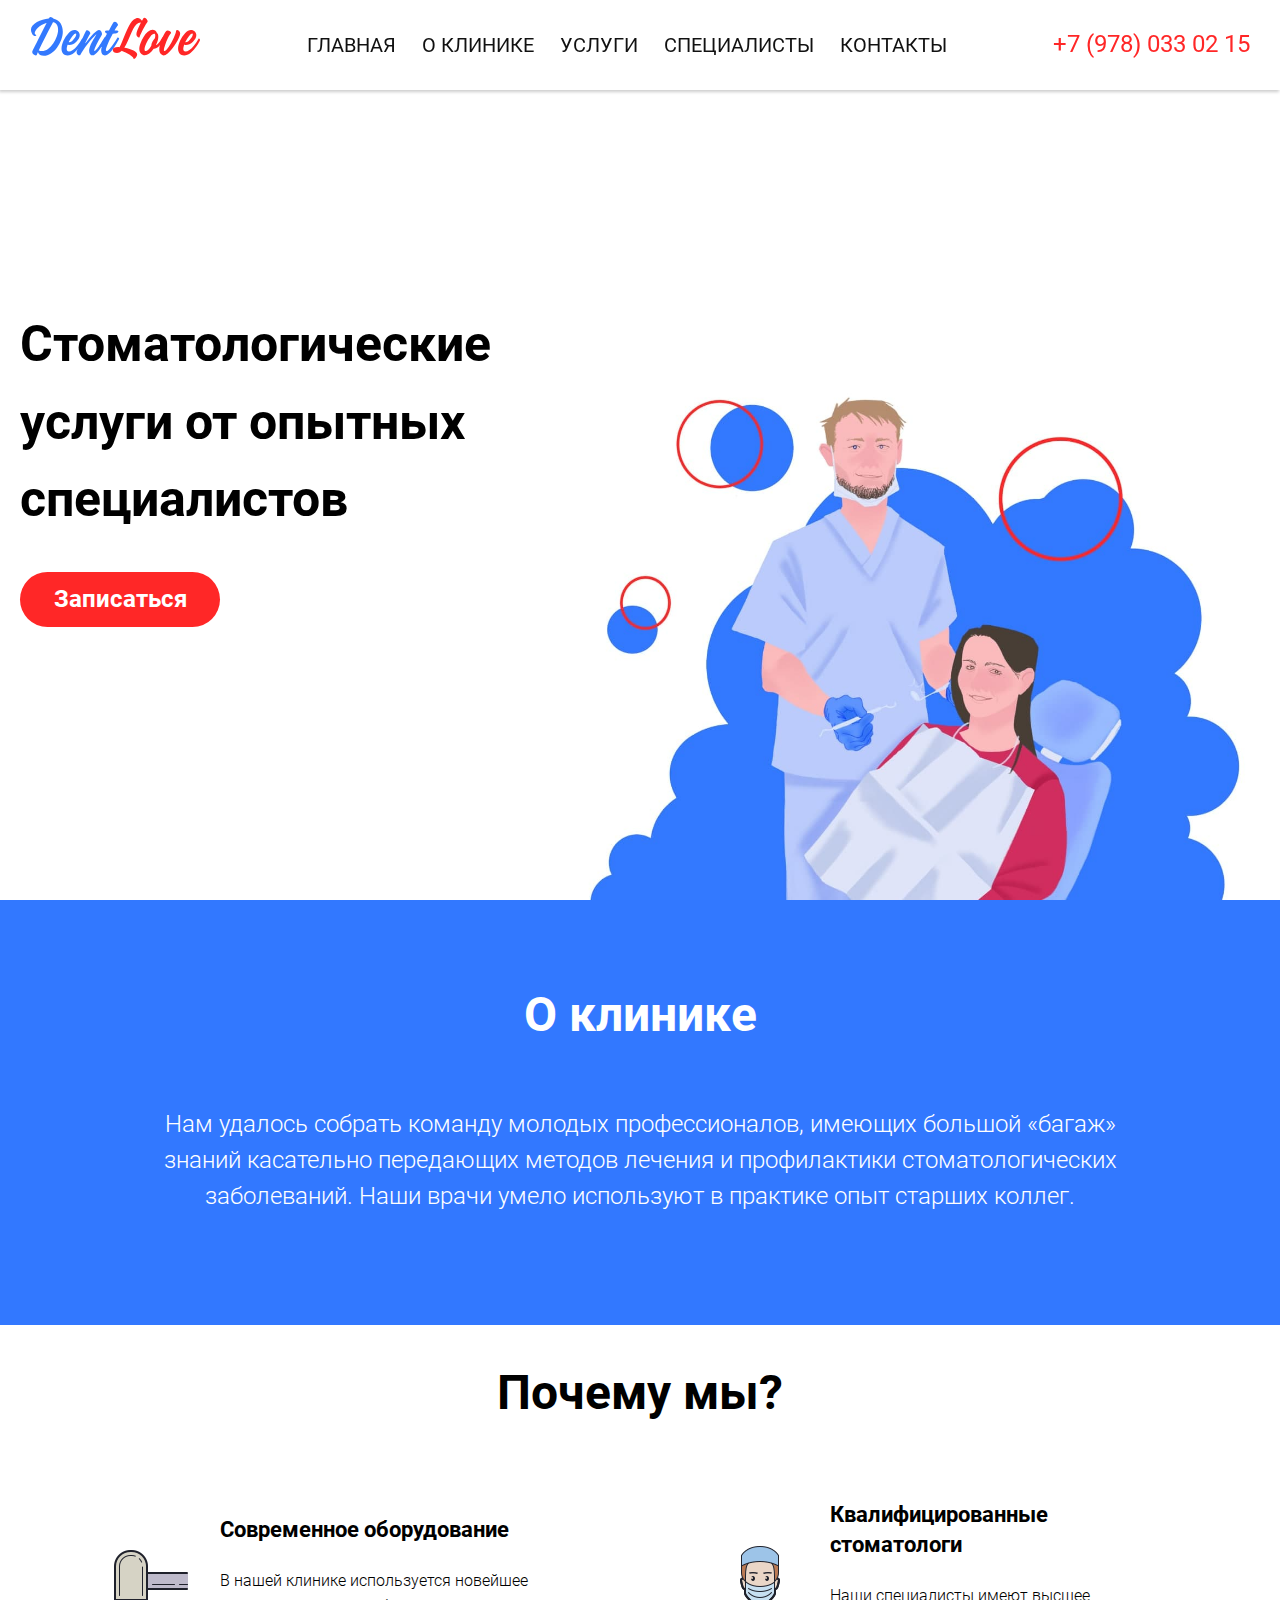
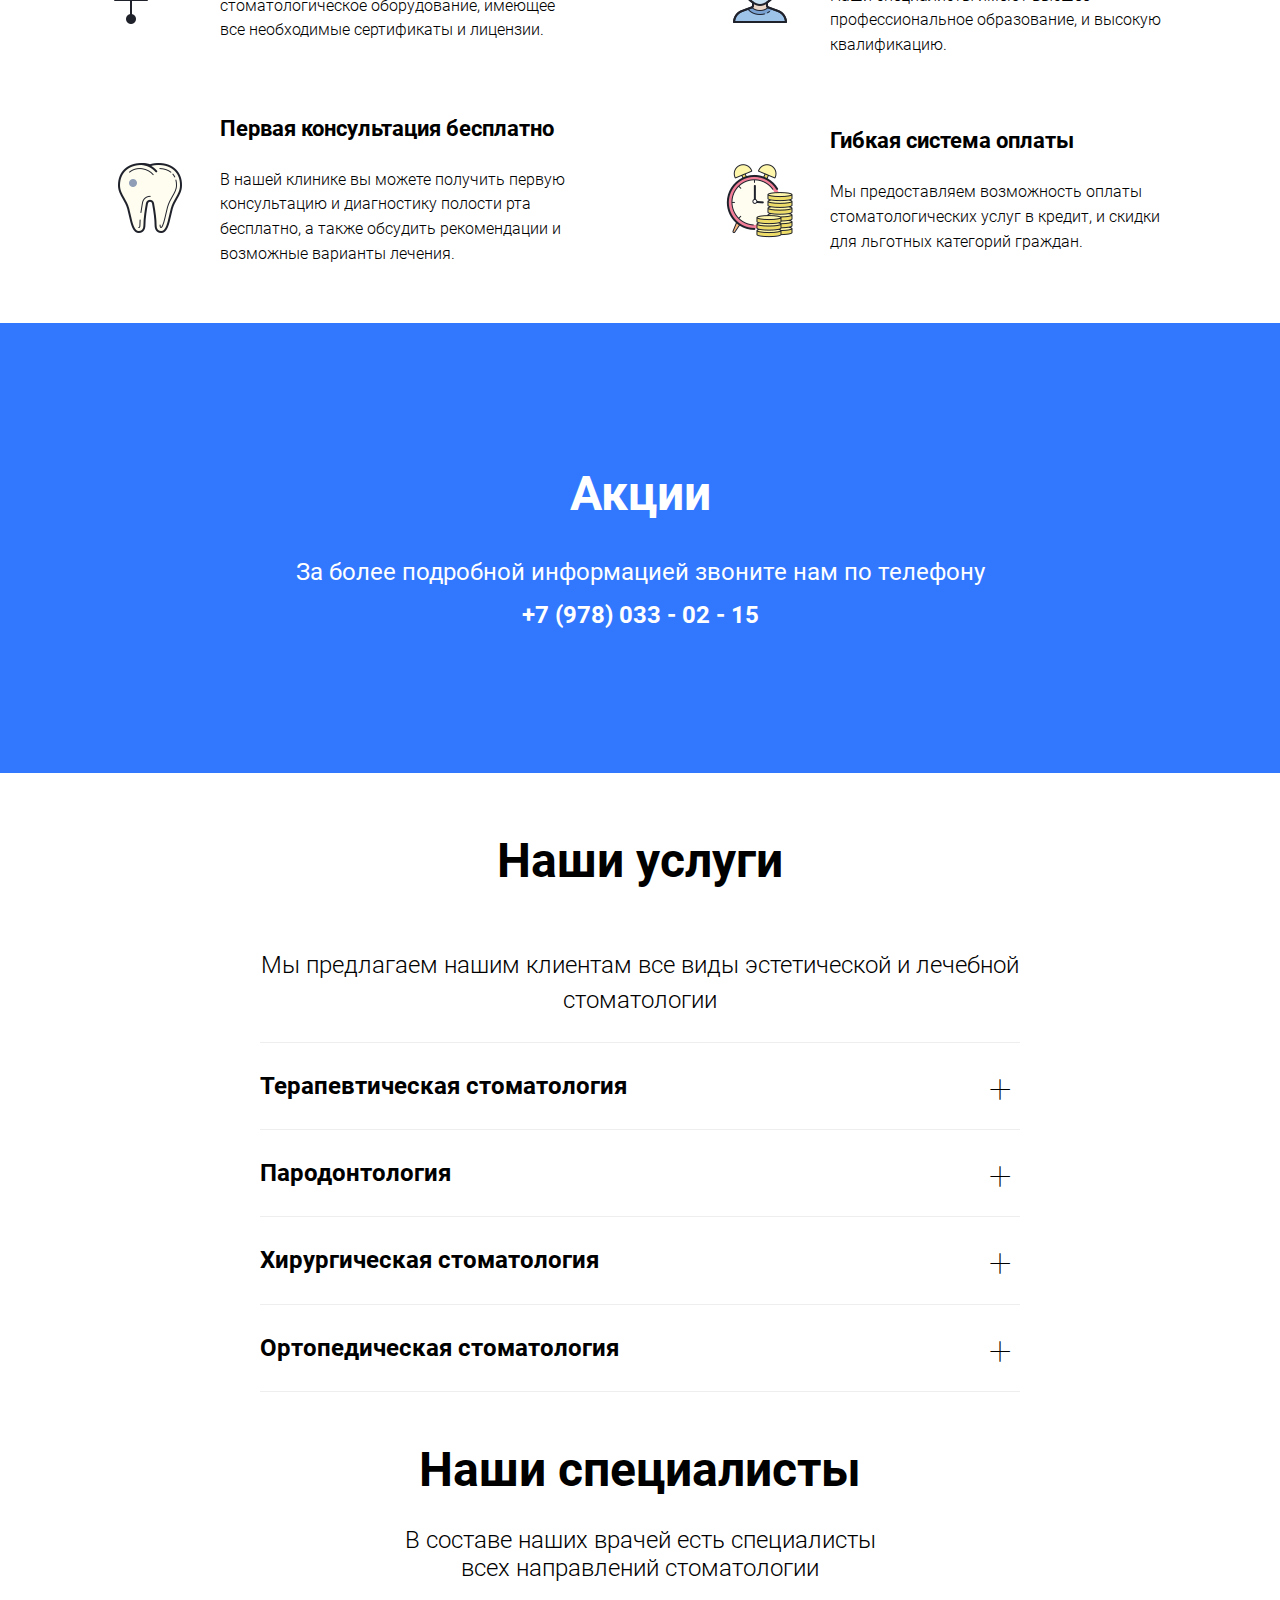
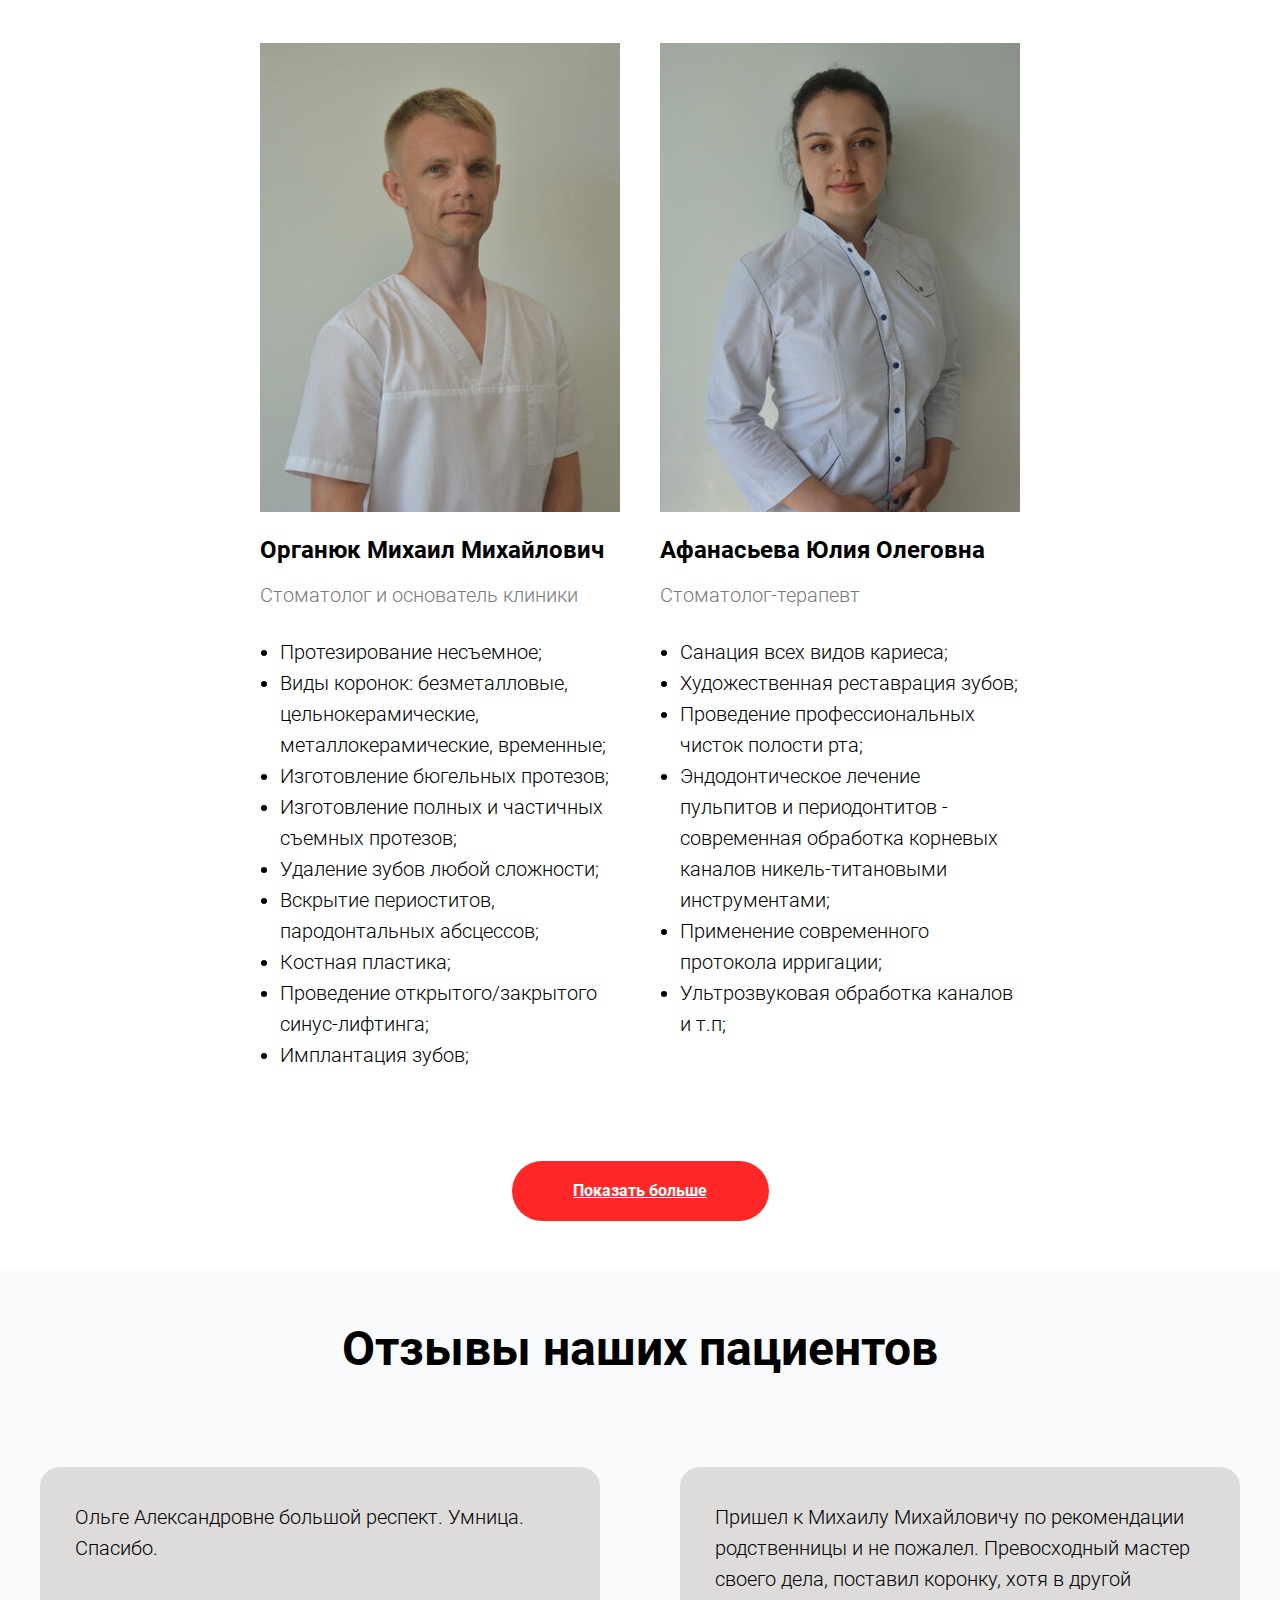
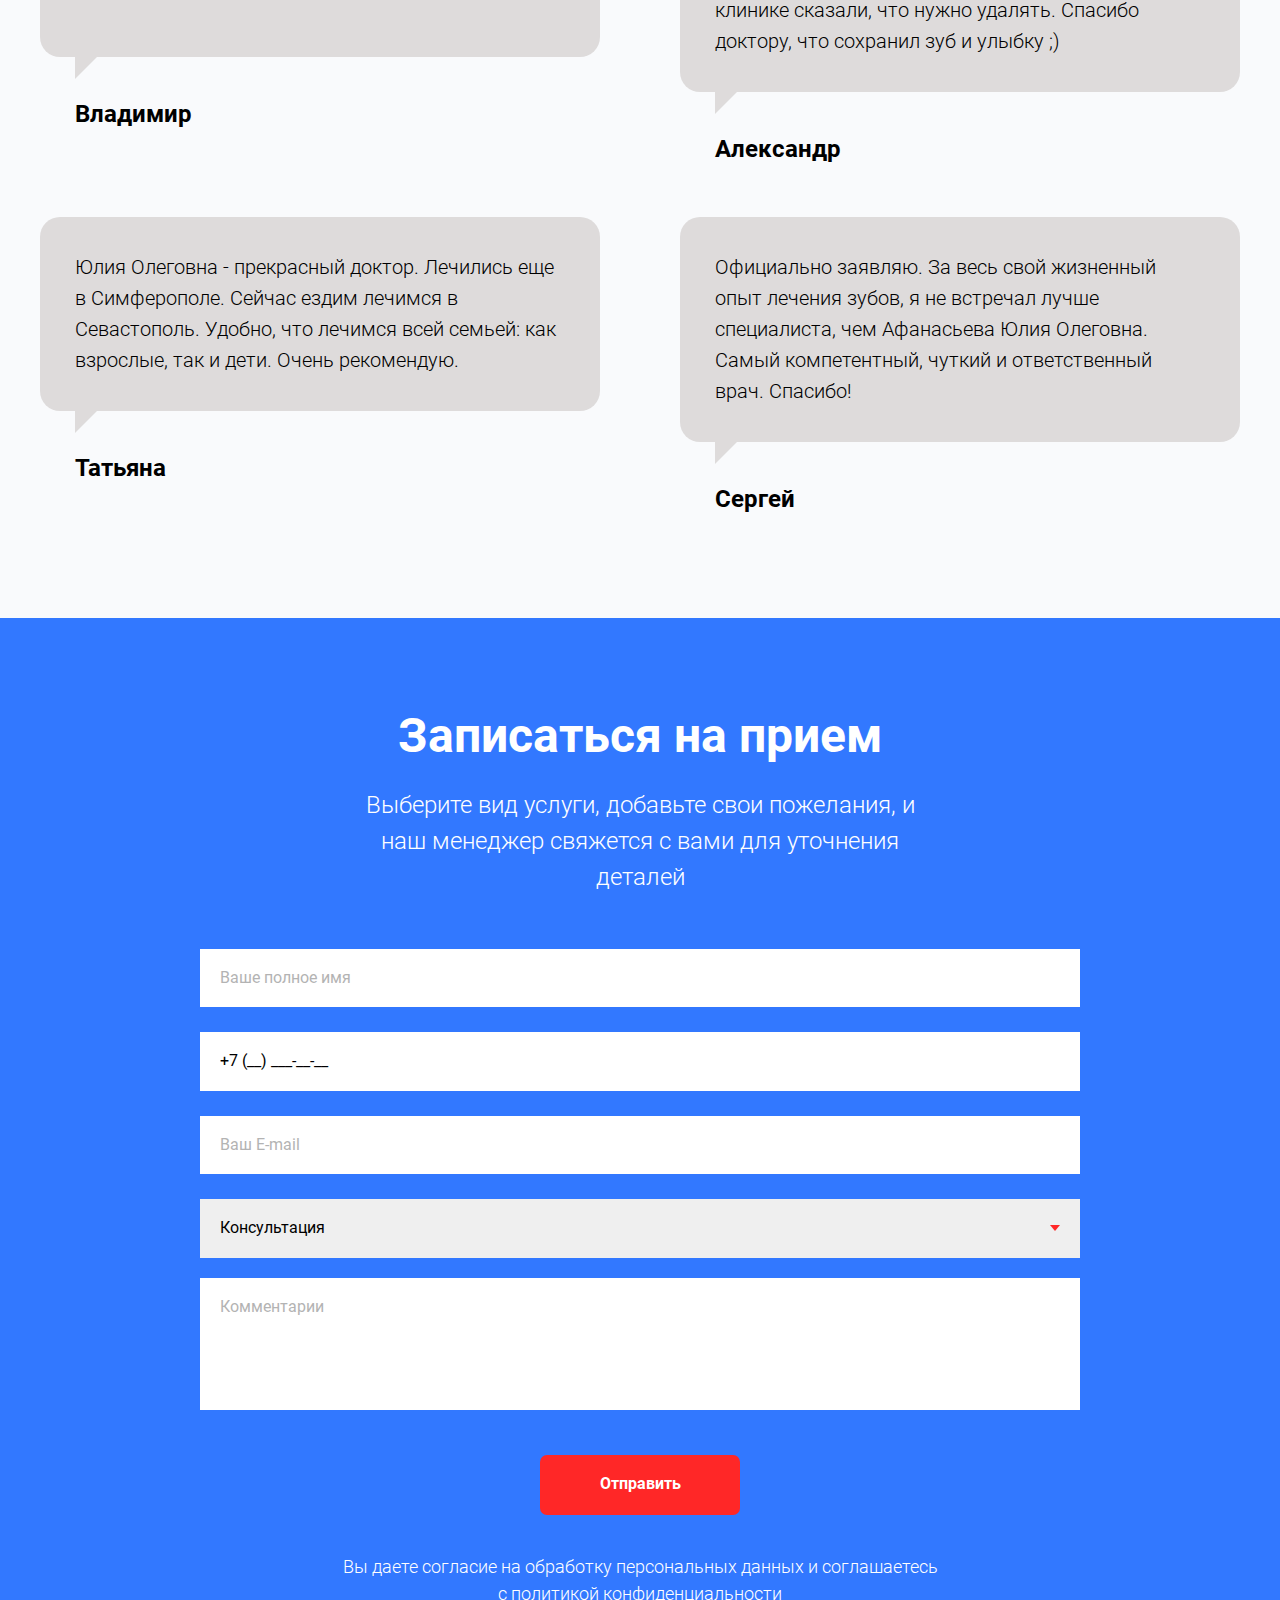
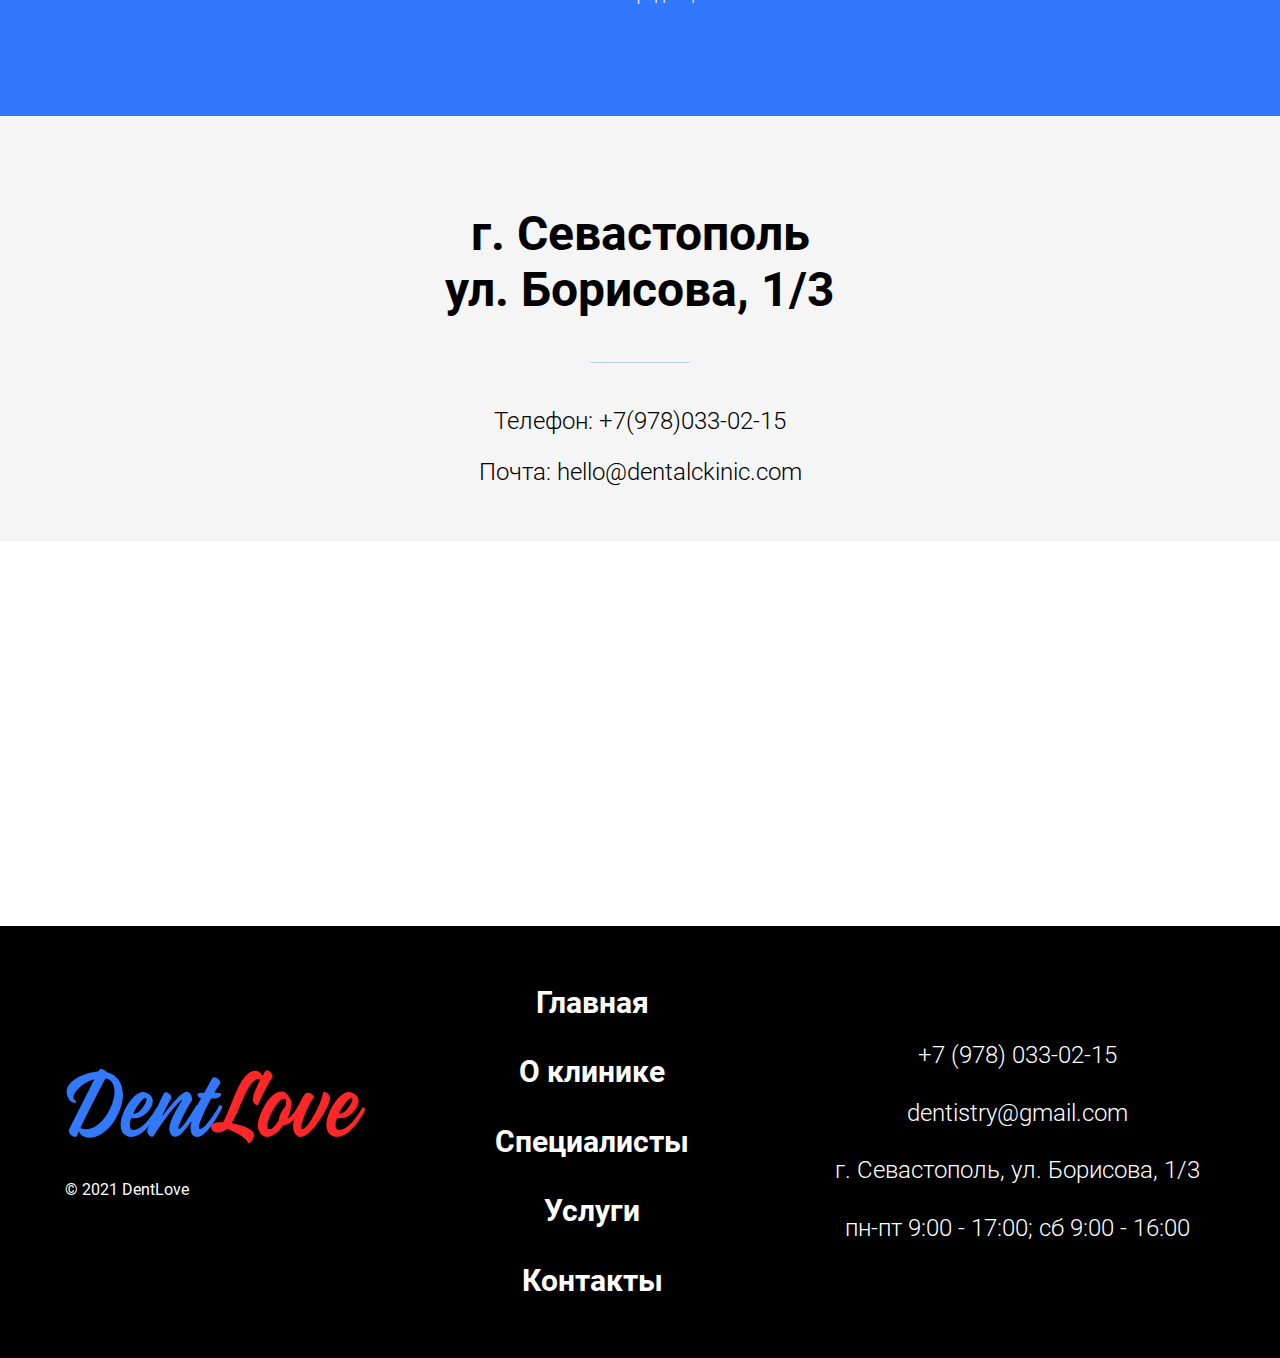
==== commit 42472fa8: "добавляет пункт меню и адаптацию для шапки" ====
--- a/index.html
+++ b/index.html
@@ -19,6 +19,9 @@
       <nav class="navbar">
         <ul class="navbar__list">
           <li class="navbar__item">
+            <a class="navbar__link" href="./index.html">Главная</a>
+          </li>
+          <li class="navbar__item">
             <a class="navbar__link" href="./service.html#about-us">О клинике</a>
           </li>
           <li class="navbar__item">
@@ -44,6 +47,9 @@
     </label>
 
     <ul class="menu__box">
+      <li>
+        <a class="menu__item" href="./index.html">Главная</a>
+      </li>
       <li>
         <a class="menu__item" href="./service.html#about-us">О клинике</a>
       </li>
@@ -279,6 +285,9 @@
       <nav class="footer__navigation">
         <ul class="footer__navigation-list">
           <li class="footer__navigation-item">
+            <a class="footer__navigation-link" href="./index.html">Главная</a>
+          </li>
+          <li class="footer__navigation-item">
             <a class="footer__navigation-link" href="./service.html#about-us">О клинике</a>
           </li>
           <li class="footer__navigation-item">
--- a/css/index.min.css
+++ b/css/index.min.css
@@ -1,2 +1,2 @@
-html{line-height:1.15;-webkit-text-size-adjust:100%}body{margin:0}main{display:block}h1{font-size:2em;margin:0.67em 0}hr{-webkit-box-sizing:content-box;box-sizing:content-box;height:0;overflow:visible}pre{font-family:monospace, monospace;font-size:1em}a{background-color:transparent}abbr[title]{border-bottom:none;text-decoration:underline;-webkit-text-decoration:underline dotted;text-decoration:underline dotted}b,strong{font-weight:bolder}code,kbd,samp{font-family:monospace, monospace;font-size:1em}small{font-size:80%}sub,sup{font-size:75%;line-height:0;position:relative;vertical-align:baseline}sub{bottom:-0.25em}sup{top:-0.5em}img{border-style:none}button,input,optgroup,select,textarea{font-family:inherit;font-size:100%;line-height:1.15;margin:0}button,input{overflow:visible}button,select{text-transform:none}button,[type="button"],[type="reset"],[type="submit"]{-webkit-appearance:button}button::-moz-focus-inner,[type="button"]::-moz-focus-inner,[type="reset"]::-moz-focus-inner,[type="submit"]::-moz-focus-inner{border-style:none;padding:0}button:-moz-focusring,[type="button"]:-moz-focusring,[type="reset"]:-moz-focusring,[type="submit"]:-moz-focusring{outline:1px dotted ButtonText}fieldset{padding:0.35em 0.75em 0.625em}legend{-webkit-box-sizing:border-box;box-sizing:border-box;color:inherit;display:table;max-width:100%;padding:0;white-space:normal}progress{vertical-align:baseline}textarea{overflow:auto}[type="checkbox"],[type="radio"]{-webkit-box-sizing:border-box;box-sizing:border-box;padding:0}[type="number"]::-webkit-inner-spin-button,[type="number"]::-webkit-outer-spin-button{height:auto}[type="search"]{-webkit-appearance:textfield;outline-offset:-2px}[type="search"]::-webkit-search-decoration{-webkit-appearance:none}::-webkit-file-upload-button{-webkit-appearance:button;font:inherit}details{display:block}summary{display:list-item}template{display:none}[hidden]{display:none}@font-face{font-family:'Roboto';src:url("../fonts/Roboto-MediumItalic.eot");src:local("Roboto Medium Italic"),local("Roboto-MediumItalic"),url("../fonts/Roboto-MediumItalic.eot?#iefix") format("embedded-opentype"),url("../fonts/Roboto-MediumItalic.woff") format("woff"),url("../fonts/Roboto-MediumItalic.ttf") format("truetype");font-weight:500;font-style:italic}@font-face{font-family:'Roboto';src:url("../fonts/Roboto-Italic.eot");src:local("Roboto Italic"),local("Roboto-Italic"),url("../fonts/Roboto-Italic.eot?#iefix") format("embedded-opentype"),url("../fonts/Roboto-Italic.woff") format("woff"),url("../fonts/Roboto-Italic.ttf") format("truetype");font-weight:normal;font-style:italic}@font-face{font-family:'Roboto';src:url("../fonts/Roboto-Bold.eot");src:local("Roboto Bold"),local("Roboto-Bold"),url("../fonts/Roboto-Bold.eot?#iefix") format("embedded-opentype"),url("../fonts/Roboto-Bold.woff") format("woff"),url("../fonts/Roboto-Bold.ttf") format("truetype");font-weight:bold;font-style:normal}@font-face{font-family:'Roboto';src:url("../fonts/Roboto-Regular.eot");src:local("Roboto"),local("Roboto-Regular"),url("../fonts/Roboto-Regular.eot?#iefix") format("embedded-opentype"),url("../fonts/Roboto-Regular.woff") format("woff"),url("../fonts/Roboto-Regular.ttf") format("truetype");font-weight:normal;font-style:normal}@font-face{font-family:'Roboto';src:url("../fonts/Roboto-Medium.eot");src:local("Roboto Medium"),local("Roboto-Medium"),url("../fonts/Roboto-Medium.eot?#iefix") format("embedded-opentype"),url("../fonts/Roboto-Medium.woff") format("woff"),url("../fonts/Roboto-Medium.ttf") format("truetype");font-weight:500;font-style:normal}@font-face{font-family:'Roboto';src:url("../fonts/Roboto-BoldItalic.eot");src:local("Roboto Bold Italic"),local("Roboto-BoldItalic"),url("../fonts/Roboto-BoldItalic.eot?#iefix") format("embedded-opentype"),url("../fonts/Roboto-BoldItalic.woff") format("woff"),url("../fonts/Roboto-BoldItalic.ttf") format("truetype");font-weight:bold;font-style:italic}@font-face{font-family:'Roboto';src:url("../fonts/Roboto-ThinItalic.eot");src:local("Roboto Thin Italic"),local("Roboto-ThinItalic"),url("../fonts/Roboto-ThinItalic.eot?#iefix") format("embedded-opentype"),url("../fonts/Roboto-ThinItalic.woff") format("woff"),url("../fonts/Roboto-ThinItalic.ttf") format("truetype");font-weight:100;font-style:italic}@font-face{font-family:'Roboto';src:url("../fonts/Roboto-Black.eot");src:local("Roboto Black"),local("Roboto-Black"),url("../fonts/Roboto-Black.eot?#iefix") format("embedded-opentype"),url("../fonts/Roboto-Black.woff") format("woff"),url("../fonts/Roboto-Black.ttf") format("truetype");font-weight:900;font-style:normal}@font-face{font-family:'Roboto';src:url("../fonts/Roboto-Light.eot");src:local("Roboto Light"),local("Roboto-Light"),url("../fonts/Roboto-Light.eot?#iefix") format("embedded-opentype"),url("../fonts/Roboto-Light.woff") format("woff"),url("../fonts/Roboto-Light.ttf") format("truetype");font-weight:300;font-style:normal}@font-face{font-family:'Roboto';src:url("../fonts/Roboto-LightItalic.eot");src:local("Roboto Light Italic"),local("Roboto-LightItalic"),url("../fonts/Roboto-LightItalic.eot?#iefix") format("embedded-opentype"),url("../fonts/Roboto-LightItalic.woff") format("woff"),url("../fonts/Roboto-LightItalic.ttf") format("truetype");font-weight:300;font-style:italic}@font-face{font-family:'Roboto';src:url("../fonts/Roboto-BlackItalic.eot");src:local("Roboto Black Italic"),local("Roboto-BlackItalic"),url("../fonts/Roboto-BlackItalic.eot?#iefix") format("embedded-opentype"),url("../fonts/Roboto-BlackItalic.woff") format("woff"),url("../fonts/Roboto-BlackItalic.ttf") format("truetype");font-weight:900;font-style:italic}@font-face{font-family:'Roboto';src:url("../fonts/Roboto-Thin.eot");src:local("Roboto Thin"),local("Roboto-Thin"),url("../fonts/Roboto-Thin.eot?#iefix") format("embedded-opentype"),url("../fonts/Roboto-Thin.woff") format("woff"),url("../fonts/Roboto-Thin.ttf") format("truetype");font-weight:100;font-style:normal}body{font-family:'Roboto', sans-serif}*{-webkit-box-sizing:border-box;box-sizing:border-box}.container{max-width:1220px;margin:auto}.section-header{font-size:48px;text-align:center;margin:0}@media (max-width: 400px){.section-header{font-size:40px}}.header{position:fixed;top:0;background-color:#fff;width:100%;height:90px;padding:0 10px;-webkit-box-shadow:-1px 2px 3px rgba(0,0,0,0.2);box-shadow:-1px 2px 3px rgba(0,0,0,0.2);z-index:100}.header .container{display:-webkit-box;display:-ms-flexbox;display:flex;-webkit-box-align:center;-ms-flex-align:center;align-items:center;-webkit-box-pack:justify;-ms-flex-pack:justify;justify-content:space-between;height:100%}.hamburger-menu{display:none}.logo__img{width:170px}.navbar{max-width:640px;width:100%;margin:0px 10px}.navbar__list{padding:0;display:-webkit-box;display:-ms-flexbox;display:flex;list-style:none;-webkit-box-pack:justify;-ms-flex-pack:justify;justify-content:space-between}.navbar__link{color:#111111;font-size:20px;text-transform:uppercase;text-decoration:none}.navbar__link:hover{-webkit-transition:color .2s;transition:color .2s;color:#ff2727}.phone{min-width:215px}.phone__link{text-decoration:none;font-size:24px;color:#ff2727}@media (max-width: 940px){.header .navbar__link{font-size:18px}.header .phone{text-align:center}.header .phone__link{font-size:18px}}@media (max-width: 860px){.header{display:none}.hamburger-menu{display:block;z-index:100}#menu__toggle{opacity:0}#menu__toggle:checked ~ .menu__btn>span{-webkit-transform:rotate(45deg);transform:rotate(45deg)}#menu__toggle:checked ~ .menu__btn>span::before{top:0;-webkit-transform:rotate(0);transform:rotate(0)}#menu__toggle:checked ~ .menu__btn>span::after{top:0;-webkit-transform:rotate(90deg);transform:rotate(90deg)}#menu__toggle:checked ~ .menu__box{visibility:visible;left:0}.menu__btn{display:-webkit-box;display:-ms-flexbox;display:flex;-webkit-box-align:center;-ms-flex-align:center;align-items:center;-webkit-box-pack:center;-ms-flex-pack:center;justify-content:center;position:fixed;top:20px;left:20px;width:40px;height:40px;cursor:pointer;z-index:101;background-color:#f5f5f5;border-radius:100%}.menu__btn>span,.menu__btn>span::before,.menu__btn>span::after{display:block;position:absolute;width:22px;height:2px;background-color:#616161;-webkit-transition-duration:.25s;transition-duration:.25s}.menu__btn>span::before{content:'';top:-8px}.menu__btn>span::after{content:'';top:8px}.menu__box{display:block;position:fixed;visibility:hidden;top:0;left:-100%;width:300px;height:100%;margin:0;padding:80px 0;list-style:none;background-color:#f5f5f5;-webkit-box-shadow:1px 0px 6px rgba(0,0,0,0.2);box-shadow:1px 0px 6px rgba(0,0,0,0.2);-webkit-transition-duration:.25s;transition-duration:.25s;z-index:100}.menu__item{display:block;padding:12px 24px;color:#333;font-family:'Roboto', sans-serif;font-size:20px;font-weight:600;text-decoration:none;-webkit-transition-duration:.25s;transition-duration:.25s}.menu__item:hover{color:#ff2727}}.main-screen{height:100vh;background-image:url("../img/main-screen-bg.jpg");background-position:center center;background-attachment:scroll;background-repeat:no-repeat;display:-webkit-box;display:-ms-flexbox;display:flex;-webkit-box-align:center;-ms-flex-align:center;align-items:center;background-position-x:100%;background-position-y:100%;background-size:1000px;display:flex;align-items:center}.main-screen .action{width:100%}.main-screen .action__header{display:block;max-width:475px;font-size:50px;line-height:1.55;font-weight:700}.main-screen .action__btn{width:200px;height:55px;border:none;color:#ffffff;font-size:24px;font-weight:600;border-radius:30px;background-color:#ff2727;-webkit-transition:background-color 0.2s ease-in-out;transition:background-color 0.2s ease-in-out}.main-screen .action__btn:hover{cursor:pointer;background-color:#e73b3b}.main-screen .action__btn:active{background-color:#d80c0c}@media (max-width: 1650px){.main-screen{background-size:800px}}@media (max-width: 1300px){.main-screen{background-size:700px}.main-screen .action{margin-left:20px}}@media (max-width: 1100px){.main-screen{background-size:600px}.main-screen .action{margin-left:40px}.main-screen .action__header{font-size:40px}.main-screen .action__btn{font-size:18px}}@media (max-width: 940px){.main-screen{background-size:550px;background-position-x:110%}}@media (max-width: 850px){.main-screen .action__header{max-width:325px;font-size:35px}}@media (max-width: 810px){.main-screen{background:none;-webkit-box-pack:center;-ms-flex-pack:center;justify-content:center}.main-screen .action{margin:0 20px;display:-webkit-box;display:-ms-flexbox;display:flex;-webkit-box-orient:vertical;-webkit-box-direction:normal;-ms-flex-direction:column;flex-direction:column;-webkit-box-pack:center;-ms-flex-pack:center;justify-content:center;-webkit-box-align:center;-ms-flex-align:center;align-items:center}.main-screen .action__header{max-width:475px;font-size:50px;text-align:center;display:inline}}@media (max-width: 500px){.main-screen .action__header{max-width:475px;font-size:30px;text-align:center;display:inline}.main-screen .action__btn{width:170px;font-size:16px}}.info{height:425px;background-color:#3278ff;color:#fff;display:-webkit-box;display:-ms-flexbox;display:flex;-webkit-box-pack:center;-ms-flex-pack:center;justify-content:center}.info__header{margin-bottom:40px}.info__description{font-size:24px;text-align:center;max-width:960px;display:inline-block;line-height:1.50;font-weight:300}@media (max-width: 1000px){.info__description{padding:0 30px}}@media (max-width: 570px){.info__description{font-size:20px}}@media (max-width: 480px){.info__header{margin-bottom:20px}}@media (max-width: 480px){.info__description{padding:0 10px}}@media (max-width: 400px){.info__description{font-size:18px}}.advantages .container{display:-webkit-box;display:-ms-flexbox;display:flex;-ms-flex-wrap:wrap;flex-wrap:wrap;-ms-flex-pack:distribute;justify-content:space-around;-webkit-box-align:center;-ms-flex-align:center;align-items:center;margin-top:80px}.advantages__header{margin:40px 0px}.advantages__container{display:-webkit-box;display:-ms-flexbox;display:flex;max-width:470px;-webkit-box-align:center;-ms-flex-align:center;align-items:center;-webkit-box-pack:justify;-ms-flex-pack:justify;justify-content:space-between;padding-bottom:40px}.advantages__img{width:100px;height:100px}.advantages__info{padding-left:20px}.advantages__title{font-size:22px;line-height:1.35;margin:0;padding-bottom:8px}.advantages__description{font-size:16px;line-height:1.55;font-weight:300}@media (max-width: 480px){.advantages__container{padding-left:20px;padding-right:20px;-webkit-box-align:start;-ms-flex-align:start;align-items:flex-start}}@media (max-width: 400px){.advantages__img{width:80px;height:80px}.advantages__title{overflow-wrap:break-word;word-wrap:break-word;-webkit-hyphens:auto;-ms-hyphens:auto;hyphens:auto;word-break:break-word}}.special-offer{height:450px;background-color:#3278ff;color:#fff;display:-webkit-box;display:-ms-flexbox;display:flex;-webkit-box-align:center;-ms-flex-align:center;align-items:center;-webkit-box-pack:center;-ms-flex-pack:center;justify-content:center;-webkit-box-orient:vertical;-webkit-box-direction:normal;-ms-flex-direction:column;flex-direction:column}.special-offer__header{padding-bottom:38px}.special-offer__descr{font-size:24px;margin:0;padding-bottom:15px}.special-offer__link{font-size:24px;text-decoration:none;color:#fff;font-weight:700}@media (max-width: 700px){.special-offer__descr{text-align:center;padding:0 10px;margin-bottom:10px}}@media (max-width: 480px){.special-offer{height:350px}.special-offer__descr{font-size:20px}.special-offer__link{font-size:20px}}.service{display:-webkit-box;display:-ms-flexbox;display:flex;-webkit-box-orient:vertical;-webkit-box-direction:normal;-ms-flex-direction:column;flex-direction:column;-webkit-box-align:center;-ms-flex-align:center;align-items:center}.service__header{margin:60px 0}.service__description{font-size:24px;font-weight:300;display:inline-block;line-height:1.45;max-width:760px;text-align:center;margin-top:0}.service__details-container{max-width:760px;width:100%}.service__details{-webkit-transition:all 1s;transition:all 1s;border-top:1px solid #eee;position:relative}.service__details:last-child{border-bottom:1px solid #eee}.service__summary{font-size:24px;font-weight:600;line-height:1.35;padding:27px 50px 27px 0}.service__summary:hover{cursor:pointer}.service__list{list-style:'—';font-size:20px;font-weight:300}.service__item{padding-left:10px}.service details summary::-webkit-details-marker{display:none}.service details>summary{list-style:none}.service details summary:after{content:"+";color:black;position:absolute;font-size:40px;line-height:1;right:0;font-weight:200;-webkit-transform-origin:center;transform-origin:center;-webkit-transition:200ms linear;transition:200ms linear;text-align:center;width:40px;height:40px;border-radius:100px}.service details:hover summary:after{background-color:#eee}.service details[open] summary:after{-webkit-transform:rotate(45deg);transform:rotate(45deg)}@media (max-width: 810px){.service__details-container{padding:0 20px}.service details summary:after{top:20px}}@media (max-width: 630px){.service__header{margin:40px 0}.service__description{font-size:20px}.service__summary{font-size:20px}.service__list{font-size:18px}}.specialist{margin-top:50px;display:-webkit-box;display:-ms-flexbox;display:flex;-webkit-box-orient:vertical;-webkit-box-direction:normal;-ms-flex-direction:column;flex-direction:column;-webkit-box-align:center;-ms-flex-align:center;align-items:center}.specialist__description{font-size:24px;display:inline-block;max-width:540px;padding:0 10px;text-align:center;margin:30px 0;font-weight:300}.specialist__container{display:-webkit-box;display:-ms-flexbox;display:flex;-ms-flex-wrap:wrap;flex-wrap:wrap;-webkit-box-align:start;-ms-flex-align:start;align-items:flex-start;margin-top:30px;margin-bottom:50px}.specialist__card{margin:0 20px 20px 20px;max-width:360px}.specialist__photo{max-width:360px}.specialist__name{font-size:24px;font-weight:700;margin:20px 0}.specialist__position{font-size:20px;font-weight:300;margin-bottom:30px;color:#7A7A7A}.specialist__service{font-size:20px;font-weight:300;padding-left:20px;line-height:1.55}.specialist__more-btn{color:#ffffff;background-color:#ff2727;font-size:16px;font-weight:700;height:60px;display:-webkit-box;display:-ms-flexbox;display:flex;-webkit-box-align:center;-ms-flex-align:center;align-items:center;-webkit-box-pack:center;-ms-flex-pack:center;justify-content:center;max-width:257px;width:100%;border-radius:30px}.specialist__more-btn:hover{cursor:pointer}.specialist-page-main{margin-top:155px}.specialist-page__header{color:#3278ff}.specialist-page__description{max-width:100%;margin-bottom:10px}.specialist-page__link{color:#000;text-decoration:none;font-size:24px;display:inline-block;padding:0 10px;text-align:center;margin-bottom:30px;font-weight:300;border-bottom:1px solid #000}@media (max-width: 860px){.specialist-page-main{margin-top:70px}}@media (max-width: 799px){.specialist__container{-webkit-box-align:center;-ms-flex-align:center;align-items:center;-webkit-box-pack:center;-ms-flex-pack:center;justify-content:center}}@media (max-width: 480px){.specialist .section-header{padding:0 10px}.specialist__description{font-size:20px}.specialist__container{margin-bottom:20px}.specialist__card{display:-webkit-box;display:-ms-flexbox;display:flex;-webkit-box-orient:vertical;-webkit-box-direction:normal;-ms-flex-direction:column;flex-direction:column;-webkit-box-align:center;-ms-flex-align:center;align-items:center;-webkit-box-pack:center;-ms-flex-pack:center;justify-content:center}.specialist__photo{max-width:260px}.specialist__name{font-size:20px;text-align:center}.specialist__position{font-size:20px;margin-top:0px;margin-bottom:0px;text-align:center}.specialist__service{font-size:17px}}@media (max-width: 350px){.specialist__more-btn{font-size:14px;font-weight:500;height:55px;max-width:190px}}.review{background-color:#f9fafc;padding:50px 0;margin-top:50px}.review .section-header{margin-bottom:90px}.review__container{display:-webkit-box;display:-ms-flexbox;display:flex;-ms-flex-wrap:wrap;flex-wrap:wrap;-webkit-box-pack:justify;-ms-flex-pack:justify;justify-content:space-between}.review__item{margin:0 10px 30px 10px}.review__text{display:block;max-width:560px;width:100%;padding:35px;font-size:20px;line-height:1.55;font-weight:300;background:#dedbdb;min-height:190px;border-radius:20px;margin:0;position:relative}.review__text::before{content:'';display:block;position:absolute;width:0;height:0;bottom:-22px;border:12px solid;border-color:#dedbdb transparent transparent #dedbdb}.review__name{margin-left:35px;color:#000000;font-size:24px;padding-top:20px;font-weight:700}@media (max-width: 1160px){.review__container{-ms-flex-pack:distribute;justify-content:space-around}.review__text{max-width:480px}}@media (max-width: 595px){.review .section-header{margin-bottom:50px}.review__text{font-size:18px}}@media (max-width: 420px){.review__name{font-size:22px}}.enroll{padding-top:90px;padding-bottom:90px;background-color:#3278ff;display:-webkit-box;display:-ms-flexbox;display:flex;-webkit-box-orient:vertical;-webkit-box-direction:normal;-ms-flex-direction:column;flex-direction:column;-webkit-box-pack:center;-ms-flex-pack:center;justify-content:center;-webkit-box-align:center;-ms-flex-align:center;align-items:center}.enroll .section-header{color:white}.enroll__description{color:white;display:inline-block;max-width:550px;font-size:24px;font-weight:300;line-height:1.5;text-align:center}.enroll__form{display:-webkit-box;display:-ms-flexbox;display:flex;-webkit-box-align:center;-ms-flex-align:center;align-items:center;-webkit-box-orient:vertical;-webkit-box-direction:normal;-ms-flex-direction:column;flex-direction:column;-webkit-box-pack:center;-ms-flex-pack:center;justify-content:center;margin-top:30px}.enroll__form-item{margin-bottom:25px;width:100%;padding:20px 20px 20px 20px;border:none;width:880px}.enroll__form-item:focus{outline-color:#ff2727}.enroll__form-item::-webkit-input-placeholder{color:#B3B3B3}.enroll__form-item:-ms-input-placeholder{color:#B3B3B3}.enroll__form-item::-ms-input-placeholder{color:#B3B3B3}.enroll__form-item::placeholder{color:#B3B3B3}.enroll__form__select{cursor:pointer;position:relative;-webkit-appearance:none;-moz-appearance:none;appearance:none;margin:0}.enroll__form__select-wrapp{width:100%;position:relative;margin-bottom:20px}.enroll__form__select-wrapp::after{content:' ';width:0;height:0;border-style:solid;border-width:6px 5px 0 5px;border-color:#000 transparent transparent transparent;position:absolute;right:20px;top:0;bottom:0;margin:auto;pointer-events:none;border-top-color:#ff2727}.enroll__form__textarea{resize:none}.enroll__form__submit{color:#ffffff;background-color:#ff2727;width:200px;height:60px;display:-webkit-box;display:-ms-flexbox;display:flex;-webkit-box-align:center;-ms-flex-align:center;align-items:center;-webkit-box-pack:center;-ms-flex-pack:center;justify-content:center;border:none;border-radius:7px;font-weight:700;cursor:pointer;margin:20px 0}.enroll__form__police{font-size:18px;font-weight:300;color:#fff;line-height:1.55;display:inline-block;width:600px;text-align:center}@media (max-width: 930px){.enroll__description{font-size:20px}.enroll__form{padding:0 30px}.enroll__form-item{width:100%}}@media (max-width: 670px){.enroll__form{max-width:100%}.enroll__form__police{display:inline;padding:0 20px;text-align:center;width:100%}}@media (max-width: 530px){.enroll{padding-top:40px;padding-bottom:40px}.enroll__description{font-size:18px;text-align:center;padding:0 20px}.enroll__form__police{font-size:16px}.enroll__form__submit{width:100%}}.map{background-color:#f5f5f5;padding-top:90px;padding-bottom:30px;text-align:center}.map__header{display:inline-block;max-width:400px}.map__line{max-width:100px;width:100%;height:1px;background-color:#3278ff;opacity:0.3;margin:45px auto}.map__phone,.map__mail{font-size:24px;font-weight:300}.map__link{text-decoration:none;color:#000}#map{width:100%;height:385px}@media (max-width: 400px){.map{padding-top:60px}.map__header{padding:0 20px}.map__phone,.map__mail{font-size:20px}.map__line{margin:30px auto}}.footer{min-height:400px;width:100%;background-color:#000;color:#fff;display:-webkit-box;display:-ms-flexbox;display:flex;-webkit-box-align:center;-ms-flex-align:center;align-items:center;-ms-flex-pack:distribute;justify-content:space-around;-ms-flex-wrap:wrap;flex-wrap:wrap;padding:30px 0}.footer__logo{width:300px}.footer__navigation-list{padding:0;list-style:none;font-size:30px;font-weight:700;text-align:center}.footer__navigation-link{text-decoration:none;color:#fff}.footer__navigation-item{margin-bottom:35px}.footer__navigation-item:last-child{margin-bottom:0px}.footer__contacts-wrapp{display:-webkit-box;display:-ms-flexbox;display:flex;-webkit-box-orient:vertical;-webkit-box-direction:normal;-ms-flex-direction:column;flex-direction:column;-webkit-box-align:center;-ms-flex-align:center;align-items:center;-webkit-box-pack:center;-ms-flex-pack:center;justify-content:center}.footer__contacts-item{margin:15px;color:#fff;text-decoration:none;font-size:24px;font-weight:300;font-style:normal}@media (max-width: 940px){.footer{-webkit-box-orient:vertical;-webkit-box-direction:reverse;-ms-flex-direction:column-reverse;flex-direction:column-reverse}.footer__logo-container{text-align:center}.footer__logo{width:300px}}@media (max-width: 430px){.footer__contacts-item{text-align:center;font-size:20px}.footer__navigation-list{font-size:25px;margin:20px 0}.footer__logo{width:100%;padding:0 20px;padding-top:20px}}
+html{line-height:1.15;-webkit-text-size-adjust:100%}body{margin:0}main{display:block}h1{font-size:2em;margin:0.67em 0}hr{-webkit-box-sizing:content-box;box-sizing:content-box;height:0;overflow:visible}pre{font-family:monospace, monospace;font-size:1em}a{background-color:transparent}abbr[title]{border-bottom:none;text-decoration:underline;-webkit-text-decoration:underline dotted;text-decoration:underline dotted}b,strong{font-weight:bolder}code,kbd,samp{font-family:monospace, monospace;font-size:1em}small{font-size:80%}sub,sup{font-size:75%;line-height:0;position:relative;vertical-align:baseline}sub{bottom:-0.25em}sup{top:-0.5em}img{border-style:none}button,input,optgroup,select,textarea{font-family:inherit;font-size:100%;line-height:1.15;margin:0}button,input{overflow:visible}button,select{text-transform:none}button,[type="button"],[type="reset"],[type="submit"]{-webkit-appearance:button}button::-moz-focus-inner,[type="button"]::-moz-focus-inner,[type="reset"]::-moz-focus-inner,[type="submit"]::-moz-focus-inner{border-style:none;padding:0}button:-moz-focusring,[type="button"]:-moz-focusring,[type="reset"]:-moz-focusring,[type="submit"]:-moz-focusring{outline:1px dotted ButtonText}fieldset{padding:0.35em 0.75em 0.625em}legend{-webkit-box-sizing:border-box;box-sizing:border-box;color:inherit;display:table;max-width:100%;padding:0;white-space:normal}progress{vertical-align:baseline}textarea{overflow:auto}[type="checkbox"],[type="radio"]{-webkit-box-sizing:border-box;box-sizing:border-box;padding:0}[type="number"]::-webkit-inner-spin-button,[type="number"]::-webkit-outer-spin-button{height:auto}[type="search"]{-webkit-appearance:textfield;outline-offset:-2px}[type="search"]::-webkit-search-decoration{-webkit-appearance:none}::-webkit-file-upload-button{-webkit-appearance:button;font:inherit}details{display:block}summary{display:list-item}template{display:none}[hidden]{display:none}@font-face{font-family:'Roboto';src:url("../fonts/Roboto-MediumItalic.eot");src:local("Roboto Medium Italic"),local("Roboto-MediumItalic"),url("../fonts/Roboto-MediumItalic.eot?#iefix") format("embedded-opentype"),url("../fonts/Roboto-MediumItalic.woff") format("woff"),url("../fonts/Roboto-MediumItalic.ttf") format("truetype");font-weight:500;font-style:italic}@font-face{font-family:'Roboto';src:url("../fonts/Roboto-Italic.eot");src:local("Roboto Italic"),local("Roboto-Italic"),url("../fonts/Roboto-Italic.eot?#iefix") format("embedded-opentype"),url("../fonts/Roboto-Italic.woff") format("woff"),url("../fonts/Roboto-Italic.ttf") format("truetype");font-weight:normal;font-style:italic}@font-face{font-family:'Roboto';src:url("../fonts/Roboto-Bold.eot");src:local("Roboto Bold"),local("Roboto-Bold"),url("../fonts/Roboto-Bold.eot?#iefix") format("embedded-opentype"),url("../fonts/Roboto-Bold.woff") format("woff"),url("../fonts/Roboto-Bold.ttf") format("truetype");font-weight:bold;font-style:normal}@font-face{font-family:'Roboto';src:url("../fonts/Roboto-Regular.eot");src:local("Roboto"),local("Roboto-Regular"),url("../fonts/Roboto-Regular.eot?#iefix") format("embedded-opentype"),url("../fonts/Roboto-Regular.woff") format("woff"),url("../fonts/Roboto-Regular.ttf") format("truetype");font-weight:normal;font-style:normal}@font-face{font-family:'Roboto';src:url("../fonts/Roboto-Medium.eot");src:local("Roboto Medium"),local("Roboto-Medium"),url("../fonts/Roboto-Medium.eot?#iefix") format("embedded-opentype"),url("../fonts/Roboto-Medium.woff") format("woff"),url("../fonts/Roboto-Medium.ttf") format("truetype");font-weight:500;font-style:normal}@font-face{font-family:'Roboto';src:url("../fonts/Roboto-BoldItalic.eot");src:local("Roboto Bold Italic"),local("Roboto-BoldItalic"),url("../fonts/Roboto-BoldItalic.eot?#iefix") format("embedded-opentype"),url("../fonts/Roboto-BoldItalic.woff") format("woff"),url("../fonts/Roboto-BoldItalic.ttf") format("truetype");font-weight:bold;font-style:italic}@font-face{font-family:'Roboto';src:url("../fonts/Roboto-ThinItalic.eot");src:local("Roboto Thin Italic"),local("Roboto-ThinItalic"),url("../fonts/Roboto-ThinItalic.eot?#iefix") format("embedded-opentype"),url("../fonts/Roboto-ThinItalic.woff") format("woff"),url("../fonts/Roboto-ThinItalic.ttf") format("truetype");font-weight:100;font-style:italic}@font-face{font-family:'Roboto';src:url("../fonts/Roboto-Black.eot");src:local("Roboto Black"),local("Roboto-Black"),url("../fonts/Roboto-Black.eot?#iefix") format("embedded-opentype"),url("../fonts/Roboto-Black.woff") format("woff"),url("../fonts/Roboto-Black.ttf") format("truetype");font-weight:900;font-style:normal}@font-face{font-family:'Roboto';src:url("../fonts/Roboto-Light.eot");src:local("Roboto Light"),local("Roboto-Light"),url("../fonts/Roboto-Light.eot?#iefix") format("embedded-opentype"),url("../fonts/Roboto-Light.woff") format("woff"),url("../fonts/Roboto-Light.ttf") format("truetype");font-weight:300;font-style:normal}@font-face{font-family:'Roboto';src:url("../fonts/Roboto-LightItalic.eot");src:local("Roboto Light Italic"),local("Roboto-LightItalic"),url("../fonts/Roboto-LightItalic.eot?#iefix") format("embedded-opentype"),url("../fonts/Roboto-LightItalic.woff") format("woff"),url("../fonts/Roboto-LightItalic.ttf") format("truetype");font-weight:300;font-style:italic}@font-face{font-family:'Roboto';src:url("../fonts/Roboto-BlackItalic.eot");src:local("Roboto Black Italic"),local("Roboto-BlackItalic"),url("../fonts/Roboto-BlackItalic.eot?#iefix") format("embedded-opentype"),url("../fonts/Roboto-BlackItalic.woff") format("woff"),url("../fonts/Roboto-BlackItalic.ttf") format("truetype");font-weight:900;font-style:italic}@font-face{font-family:'Roboto';src:url("../fonts/Roboto-Thin.eot");src:local("Roboto Thin"),local("Roboto-Thin"),url("../fonts/Roboto-Thin.eot?#iefix") format("embedded-opentype"),url("../fonts/Roboto-Thin.woff") format("woff"),url("../fonts/Roboto-Thin.ttf") format("truetype");font-weight:100;font-style:normal}body{font-family:'Roboto', sans-serif}*{-webkit-box-sizing:border-box;box-sizing:border-box}.container{max-width:1220px;margin:auto}.section-header{font-size:48px;text-align:center;margin:0}@media (max-width: 400px){.section-header{font-size:40px}}.header{position:fixed;top:0;background-color:#fff;width:100%;height:90px;padding:0 10px;-webkit-box-shadow:-1px 2px 3px rgba(0,0,0,0.2);box-shadow:-1px 2px 3px rgba(0,0,0,0.2);z-index:100}.header .container{display:-webkit-box;display:-ms-flexbox;display:flex;-webkit-box-align:center;-ms-flex-align:center;align-items:center;-webkit-box-pack:justify;-ms-flex-pack:justify;justify-content:space-between;height:100%}.hamburger-menu{display:none}.logo__img{width:170px}.navbar{max-width:640px;width:100%;margin:0px 10px}.navbar__list{padding:0;display:-webkit-box;display:-ms-flexbox;display:flex;list-style:none;-webkit-box-pack:justify;-ms-flex-pack:justify;justify-content:space-between}.navbar__link{color:#111111;font-size:20px;text-transform:uppercase;text-decoration:none}.navbar__link:hover{-webkit-transition:color .2s;transition:color .2s;color:#ff2727}.phone{max-width:215px;min-width:155px;text-align:center}.phone__link{text-decoration:none;font-size:24px;color:#ff2727}@media (max-width: 1100px){.header .logo{margin-right:10px}.header .logo__img{width:130px}.header .navbar__link{font-size:18px}.header .phone__link{font-size:18px}}@media (max-width: 860px){.header{display:none}.hamburger-menu{display:block;z-index:100}#menu__toggle{opacity:0}#menu__toggle:checked ~ .menu__btn>span{-webkit-transform:rotate(45deg);transform:rotate(45deg)}#menu__toggle:checked ~ .menu__btn>span::before{top:0;-webkit-transform:rotate(0);transform:rotate(0)}#menu__toggle:checked ~ .menu__btn>span::after{top:0;-webkit-transform:rotate(90deg);transform:rotate(90deg)}#menu__toggle:checked ~ .menu__box{visibility:visible;left:0}.menu__btn{display:-webkit-box;display:-ms-flexbox;display:flex;-webkit-box-align:center;-ms-flex-align:center;align-items:center;-webkit-box-pack:center;-ms-flex-pack:center;justify-content:center;position:fixed;top:20px;left:20px;width:40px;height:40px;cursor:pointer;z-index:101;background-color:#f5f5f5;border-radius:100%}.menu__btn>span,.menu__btn>span::before,.menu__btn>span::after{display:block;position:absolute;width:22px;height:2px;background-color:#616161;-webkit-transition-duration:.25s;transition-duration:.25s}.menu__btn>span::before{content:'';top:-8px}.menu__btn>span::after{content:'';top:8px}.menu__box{display:block;position:fixed;visibility:hidden;top:0;left:-100%;width:300px;height:100%;margin:0;padding:80px 0;list-style:none;background-color:#f5f5f5;-webkit-box-shadow:1px 0px 6px rgba(0,0,0,0.2);box-shadow:1px 0px 6px rgba(0,0,0,0.2);-webkit-transition-duration:.25s;transition-duration:.25s;z-index:100}.menu__item{display:block;padding:12px 24px;color:#333;font-family:'Roboto', sans-serif;font-size:20px;font-weight:600;text-decoration:none;-webkit-transition-duration:.25s;transition-duration:.25s}.menu__item:hover{color:#ff2727}}.main-screen{height:100vh;background-image:url("../img/main-screen-bg.jpg");background-position:center center;background-attachment:scroll;background-repeat:no-repeat;display:-webkit-box;display:-ms-flexbox;display:flex;-webkit-box-align:center;-ms-flex-align:center;align-items:center;background-position-x:100%;background-position-y:100%;background-size:1000px;display:flex;align-items:center}.main-screen .action{width:100%}.main-screen .action__header{display:block;max-width:475px;font-size:50px;line-height:1.55;font-weight:700}.main-screen .action__btn{width:200px;height:55px;border:none;color:#ffffff;font-size:24px;font-weight:600;border-radius:30px;background-color:#ff2727;-webkit-transition:background-color 0.2s ease-in-out;transition:background-color 0.2s ease-in-out}.main-screen .action__btn:hover{cursor:pointer;background-color:#e73b3b}.main-screen .action__btn:active{background-color:#d80c0c}@media (max-width: 1650px){.main-screen{background-size:800px}}@media (max-width: 1300px){.main-screen{background-size:700px}.main-screen .action{margin-left:20px}}@media (max-width: 1100px){.main-screen{background-size:600px}.main-screen .action{margin-left:40px}.main-screen .action__header{font-size:40px}.main-screen .action__btn{font-size:18px}}@media (max-width: 940px){.main-screen{background-size:550px;background-position-x:110%}}@media (max-width: 850px){.main-screen .action__header{max-width:325px;font-size:35px}}@media (max-width: 810px){.main-screen{background:none;-webkit-box-pack:center;-ms-flex-pack:center;justify-content:center}.main-screen .action{margin:0 20px;display:-webkit-box;display:-ms-flexbox;display:flex;-webkit-box-orient:vertical;-webkit-box-direction:normal;-ms-flex-direction:column;flex-direction:column;-webkit-box-pack:center;-ms-flex-pack:center;justify-content:center;-webkit-box-align:center;-ms-flex-align:center;align-items:center}.main-screen .action__header{max-width:475px;font-size:50px;text-align:center;display:inline}}@media (max-width: 500px){.main-screen .action__header{max-width:475px;font-size:30px;text-align:center;display:inline}.main-screen .action__btn{width:170px;font-size:16px}}.info{height:425px;background-color:#3278ff;color:#fff;display:-webkit-box;display:-ms-flexbox;display:flex;-webkit-box-pack:center;-ms-flex-pack:center;justify-content:center}.info__header{margin-bottom:40px}.info__description{font-size:24px;text-align:center;max-width:960px;display:inline-block;line-height:1.50;font-weight:300}@media (max-width: 1000px){.info__description{padding:0 30px}}@media (max-width: 570px){.info__description{font-size:20px}}@media (max-width: 480px){.info__header{margin-bottom:20px}}@media (max-width: 480px){.info__description{padding:0 10px}}@media (max-width: 400px){.info__description{font-size:18px}}.advantages .container{display:-webkit-box;display:-ms-flexbox;display:flex;-ms-flex-wrap:wrap;flex-wrap:wrap;-ms-flex-pack:distribute;justify-content:space-around;-webkit-box-align:center;-ms-flex-align:center;align-items:center;margin-top:80px}.advantages__header{margin:40px 0px}.advantages__container{display:-webkit-box;display:-ms-flexbox;display:flex;max-width:470px;-webkit-box-align:center;-ms-flex-align:center;align-items:center;-webkit-box-pack:justify;-ms-flex-pack:justify;justify-content:space-between;padding-bottom:40px}.advantages__img{width:100px;height:100px}.advantages__info{padding-left:20px}.advantages__title{font-size:22px;line-height:1.35;margin:0;padding-bottom:8px}.advantages__description{font-size:16px;line-height:1.55;font-weight:300}@media (max-width: 480px){.advantages__container{padding-left:20px;padding-right:20px;-webkit-box-align:start;-ms-flex-align:start;align-items:flex-start}}@media (max-width: 400px){.advantages__img{width:80px;height:80px}.advantages__title{overflow-wrap:break-word;word-wrap:break-word;-webkit-hyphens:auto;-ms-hyphens:auto;hyphens:auto;word-break:break-word}}.special-offer{height:450px;background-color:#3278ff;color:#fff;display:-webkit-box;display:-ms-flexbox;display:flex;-webkit-box-align:center;-ms-flex-align:center;align-items:center;-webkit-box-pack:center;-ms-flex-pack:center;justify-content:center;-webkit-box-orient:vertical;-webkit-box-direction:normal;-ms-flex-direction:column;flex-direction:column}.special-offer__header{padding-bottom:38px}.special-offer__descr{font-size:24px;margin:0;padding-bottom:15px}.special-offer__link{font-size:24px;text-decoration:none;color:#fff;font-weight:700}@media (max-width: 700px){.special-offer__descr{text-align:center;padding:0 10px;margin-bottom:10px}}@media (max-width: 480px){.special-offer{height:350px}.special-offer__descr{font-size:20px}.special-offer__link{font-size:20px}}.service{display:-webkit-box;display:-ms-flexbox;display:flex;-webkit-box-orient:vertical;-webkit-box-direction:normal;-ms-flex-direction:column;flex-direction:column;-webkit-box-align:center;-ms-flex-align:center;align-items:center}.service__header{margin:60px 0}.service__description{font-size:24px;font-weight:300;display:inline-block;line-height:1.45;max-width:760px;text-align:center;margin-top:0}.service__details-container{max-width:760px;width:100%}.service__details{-webkit-transition:all 1s;transition:all 1s;border-top:1px solid #eee;position:relative}.service__details:last-child{border-bottom:1px solid #eee}.service__summary{font-size:24px;font-weight:600;line-height:1.35;padding:27px 50px 27px 0}.service__summary:hover{cursor:pointer}.service__list{list-style:'—';font-size:20px;font-weight:300}.service__item{padding-left:10px}.service details summary::-webkit-details-marker{display:none}.service details>summary{list-style:none}.service details summary:after{content:"+";color:black;position:absolute;font-size:40px;line-height:1;right:0;font-weight:200;-webkit-transform-origin:center;transform-origin:center;-webkit-transition:200ms linear;transition:200ms linear;text-align:center;width:40px;height:40px;border-radius:100px}.service details:hover summary:after{background-color:#eee}.service details[open] summary:after{-webkit-transform:rotate(45deg);transform:rotate(45deg)}@media (max-width: 810px){.service__details-container{padding:0 20px}.service details summary:after{top:20px}}@media (max-width: 630px){.service__header{margin:40px 0}.service__description{font-size:20px}.service__summary{font-size:20px}.service__list{font-size:18px}}.specialist{margin-top:50px;display:-webkit-box;display:-ms-flexbox;display:flex;-webkit-box-orient:vertical;-webkit-box-direction:normal;-ms-flex-direction:column;flex-direction:column;-webkit-box-align:center;-ms-flex-align:center;align-items:center}.specialist__description{font-size:24px;display:inline-block;max-width:540px;padding:0 10px;text-align:center;margin:30px 0;font-weight:300}.specialist__container{display:-webkit-box;display:-ms-flexbox;display:flex;-ms-flex-wrap:wrap;flex-wrap:wrap;-webkit-box-align:start;-ms-flex-align:start;align-items:flex-start;margin-top:30px;margin-bottom:50px}.specialist__card{margin:0 20px 20px 20px;max-width:360px}.specialist__photo{max-width:360px}.specialist__name{font-size:24px;font-weight:700;margin:20px 0}.specialist__position{font-size:20px;font-weight:300;margin-bottom:30px;color:#7A7A7A}.specialist__service{font-size:20px;font-weight:300;padding-left:20px;line-height:1.55}.specialist__more-btn{color:#ffffff;background-color:#ff2727;font-size:16px;font-weight:700;height:60px;display:-webkit-box;display:-ms-flexbox;display:flex;-webkit-box-align:center;-ms-flex-align:center;align-items:center;-webkit-box-pack:center;-ms-flex-pack:center;justify-content:center;max-width:257px;width:100%;border-radius:30px}.specialist__more-btn:hover{cursor:pointer}.specialist-page-main{margin-top:155px}.specialist-page__header{color:#3278ff}.specialist-page__description{max-width:100%;margin-bottom:10px}.specialist-page__link{color:#000;text-decoration:none;font-size:24px;display:inline-block;padding:0 10px;text-align:center;margin-bottom:30px;font-weight:300;border-bottom:1px solid #000}@media (max-width: 860px){.specialist-page-main{margin-top:70px}}@media (max-width: 799px){.specialist__container{-webkit-box-align:center;-ms-flex-align:center;align-items:center;-webkit-box-pack:center;-ms-flex-pack:center;justify-content:center}}@media (max-width: 480px){.specialist .section-header{padding:0 10px}.specialist__description{font-size:20px}.specialist__container{margin-bottom:20px}.specialist__card{display:-webkit-box;display:-ms-flexbox;display:flex;-webkit-box-orient:vertical;-webkit-box-direction:normal;-ms-flex-direction:column;flex-direction:column;-webkit-box-align:center;-ms-flex-align:center;align-items:center;-webkit-box-pack:center;-ms-flex-pack:center;justify-content:center}.specialist__photo{max-width:260px}.specialist__name{font-size:20px;text-align:center}.specialist__position{font-size:20px;margin-top:0px;margin-bottom:0px;text-align:center}.specialist__service{font-size:17px}}@media (max-width: 350px){.specialist__more-btn{font-size:14px;font-weight:500;height:55px;max-width:190px}}.review{background-color:#f9fafc;padding:50px 0;margin-top:50px}.review .section-header{margin-bottom:90px}.review__container{display:-webkit-box;display:-ms-flexbox;display:flex;-ms-flex-wrap:wrap;flex-wrap:wrap;-webkit-box-pack:justify;-ms-flex-pack:justify;justify-content:space-between}.review__item{margin:0 10px 30px 10px}.review__text{display:block;max-width:560px;width:100%;padding:35px;font-size:20px;line-height:1.55;font-weight:300;background:#dedbdb;min-height:190px;border-radius:20px;margin:0;position:relative}.review__text::before{content:'';display:block;position:absolute;width:0;height:0;bottom:-22px;border:12px solid;border-color:#dedbdb transparent transparent #dedbdb}.review__name{margin-left:35px;color:#000000;font-size:24px;padding-top:20px;font-weight:700}@media (max-width: 1160px){.review__container{-ms-flex-pack:distribute;justify-content:space-around}.review__text{max-width:480px}}@media (max-width: 595px){.review .section-header{margin-bottom:50px}.review__text{font-size:18px}}@media (max-width: 420px){.review__name{font-size:22px}}.enroll{padding-top:90px;padding-bottom:90px;background-color:#3278ff;display:-webkit-box;display:-ms-flexbox;display:flex;-webkit-box-orient:vertical;-webkit-box-direction:normal;-ms-flex-direction:column;flex-direction:column;-webkit-box-pack:center;-ms-flex-pack:center;justify-content:center;-webkit-box-align:center;-ms-flex-align:center;align-items:center}.enroll .section-header{color:white}.enroll__description{color:white;display:inline-block;max-width:550px;font-size:24px;font-weight:300;line-height:1.5;text-align:center}.enroll__form{display:-webkit-box;display:-ms-flexbox;display:flex;-webkit-box-align:center;-ms-flex-align:center;align-items:center;-webkit-box-orient:vertical;-webkit-box-direction:normal;-ms-flex-direction:column;flex-direction:column;-webkit-box-pack:center;-ms-flex-pack:center;justify-content:center;margin-top:30px}.enroll__form-item{margin-bottom:25px;width:100%;padding:20px 20px 20px 20px;border:none;width:880px}.enroll__form-item:focus{outline-color:#ff2727}.enroll__form-item::-webkit-input-placeholder{color:#B3B3B3}.enroll__form-item:-ms-input-placeholder{color:#B3B3B3}.enroll__form-item::-ms-input-placeholder{color:#B3B3B3}.enroll__form-item::placeholder{color:#B3B3B3}.enroll__form__select{cursor:pointer;position:relative;-webkit-appearance:none;-moz-appearance:none;appearance:none;margin:0}.enroll__form__select-wrapp{width:100%;position:relative;margin-bottom:20px}.enroll__form__select-wrapp::after{content:' ';width:0;height:0;border-style:solid;border-width:6px 5px 0 5px;border-color:#000 transparent transparent transparent;position:absolute;right:20px;top:0;bottom:0;margin:auto;pointer-events:none;border-top-color:#ff2727}.enroll__form__textarea{resize:none}.enroll__form__submit{color:#ffffff;background-color:#ff2727;width:200px;height:60px;display:-webkit-box;display:-ms-flexbox;display:flex;-webkit-box-align:center;-ms-flex-align:center;align-items:center;-webkit-box-pack:center;-ms-flex-pack:center;justify-content:center;border:none;border-radius:7px;font-weight:700;cursor:pointer;margin:20px 0}.enroll__form__police{font-size:18px;font-weight:300;color:#fff;line-height:1.55;display:inline-block;width:600px;text-align:center}@media (max-width: 930px){.enroll__description{font-size:20px}.enroll__form{padding:0 30px}.enroll__form-item{width:100%}}@media (max-width: 670px){.enroll__form{max-width:100%}.enroll__form__police{display:inline;padding:0 20px;text-align:center;width:100%}}@media (max-width: 530px){.enroll{padding-top:40px;padding-bottom:40px}.enroll__description{font-size:18px;text-align:center;padding:0 20px}.enroll__form__police{font-size:16px}.enroll__form__submit{width:100%}}.map{background-color:#f5f5f5;padding-top:90px;padding-bottom:30px;text-align:center}.map__header{display:inline-block;max-width:400px}.map__line{max-width:100px;width:100%;height:1px;background-color:#3278ff;opacity:0.3;margin:45px auto}.map__phone,.map__mail{font-size:24px;font-weight:300}.map__link{text-decoration:none;color:#000}#map{width:100%;height:385px}@media (max-width: 400px){.map{padding-top:60px}.map__header{padding:0 20px}.map__phone,.map__mail{font-size:20px}.map__line{margin:30px auto}}.footer{min-height:400px;width:100%;background-color:#000;color:#fff;display:-webkit-box;display:-ms-flexbox;display:flex;-webkit-box-align:center;-ms-flex-align:center;align-items:center;-ms-flex-pack:distribute;justify-content:space-around;-ms-flex-wrap:wrap;flex-wrap:wrap;padding:30px 0}.footer__logo{width:300px}.footer__navigation-list{padding:0;list-style:none;font-size:30px;font-weight:700;text-align:center}.footer__navigation-link{text-decoration:none;color:#fff}.footer__navigation-item{margin-bottom:35px}.footer__navigation-item:last-child{margin-bottom:0px}.footer__contacts-wrapp{display:-webkit-box;display:-ms-flexbox;display:flex;-webkit-box-orient:vertical;-webkit-box-direction:normal;-ms-flex-direction:column;flex-direction:column;-webkit-box-align:center;-ms-flex-align:center;align-items:center;-webkit-box-pack:center;-ms-flex-pack:center;justify-content:center}.footer__contacts-item{margin:15px;color:#fff;text-decoration:none;font-size:24px;font-weight:300;font-style:normal}@media (max-width: 940px){.footer{-webkit-box-orient:vertical;-webkit-box-direction:reverse;-ms-flex-direction:column-reverse;flex-direction:column-reverse}.footer__logo-container{text-align:center}.footer__logo{width:300px}}@media (max-width: 430px){.footer__contacts-item{text-align:center;font-size:20px}.footer__navigation-list{font-size:25px;margin:20px 0}.footer__logo{width:100%;padding:0 20px;padding-top:20px}}
 /*# sourceMappingURL=index.min.css.map */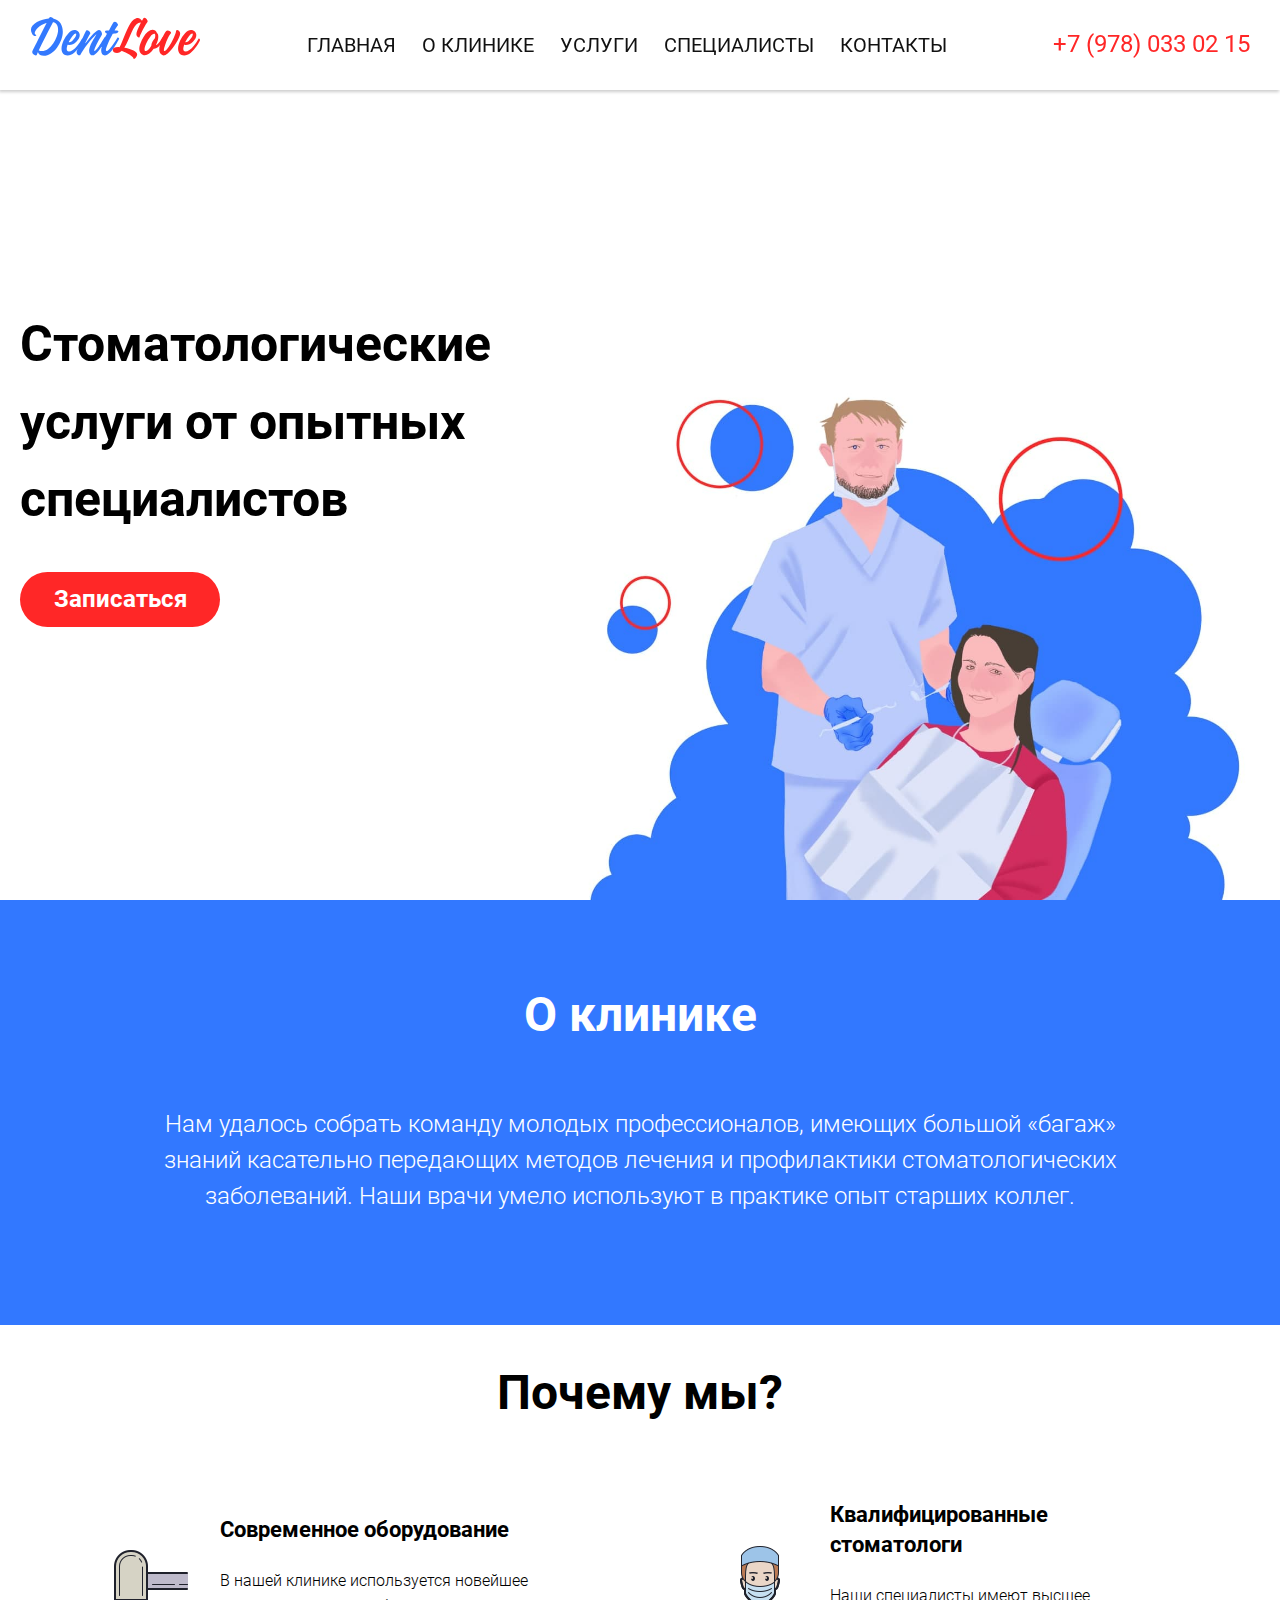
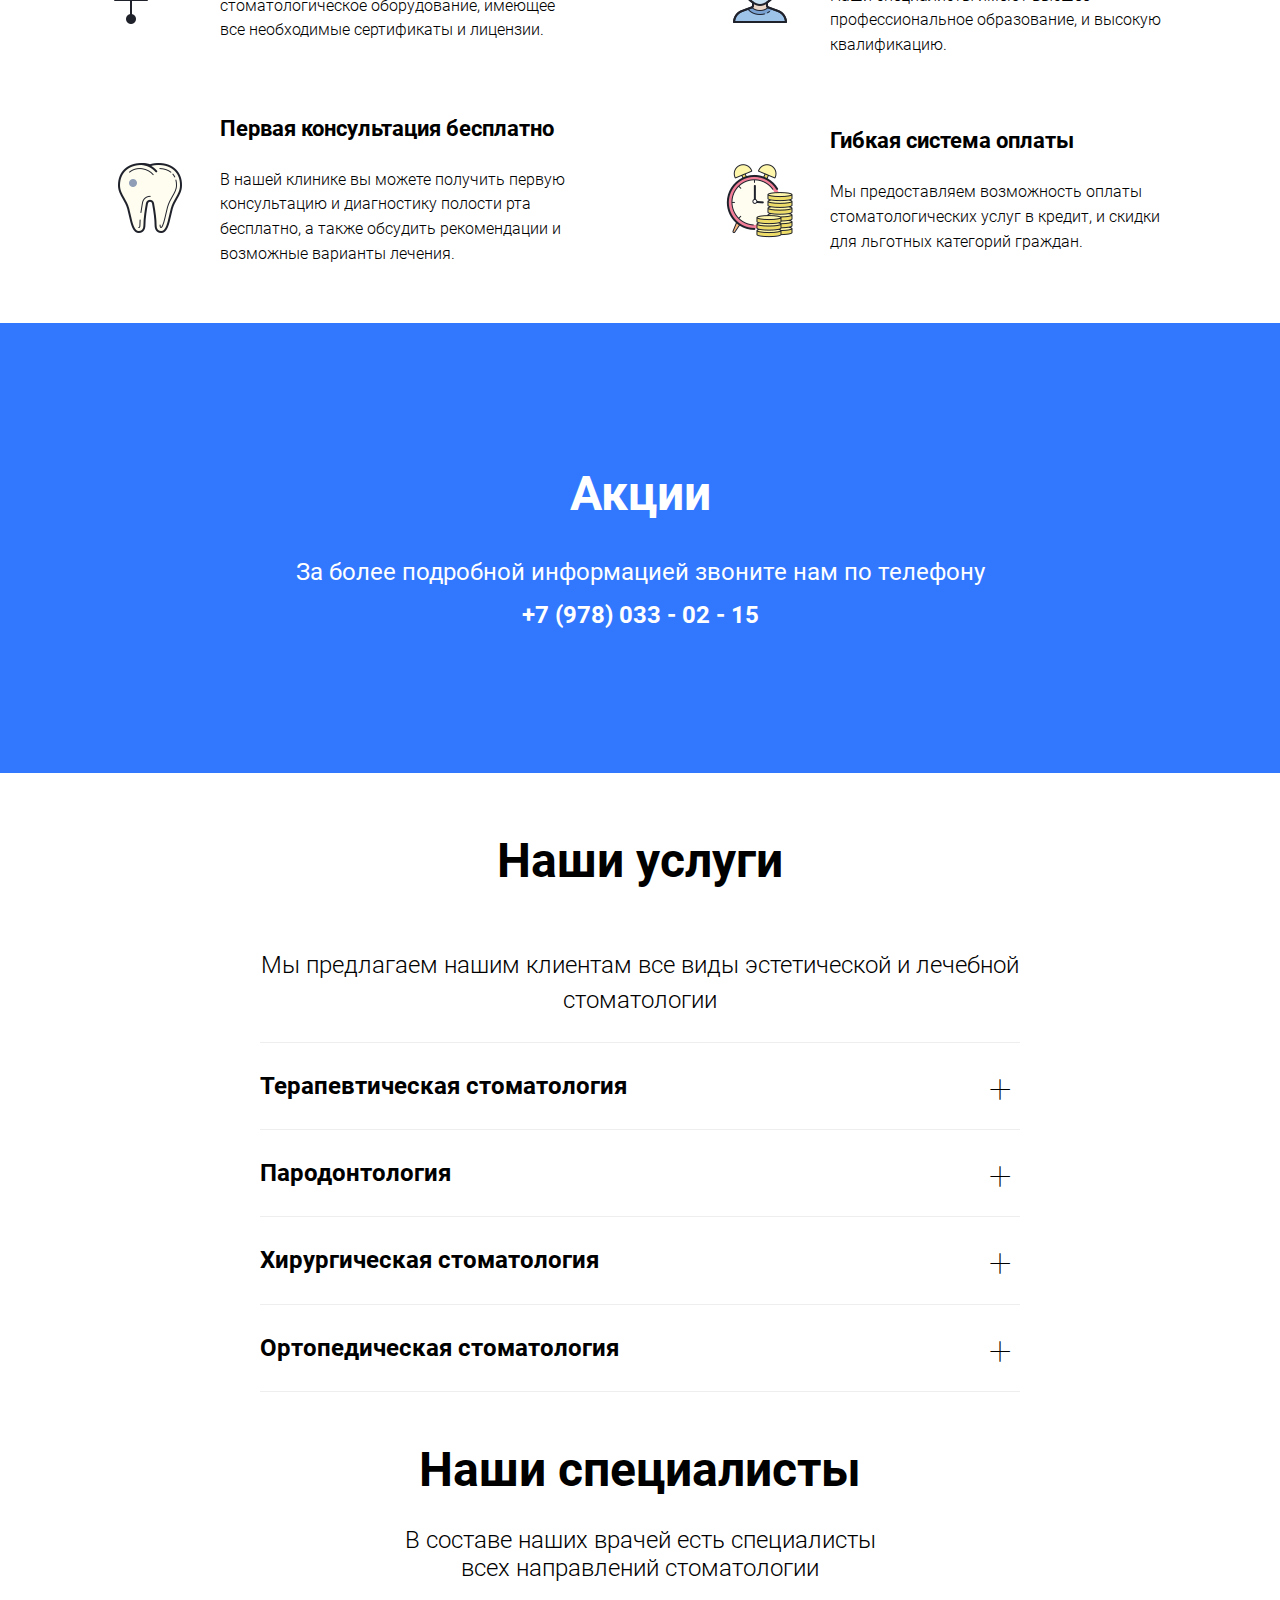
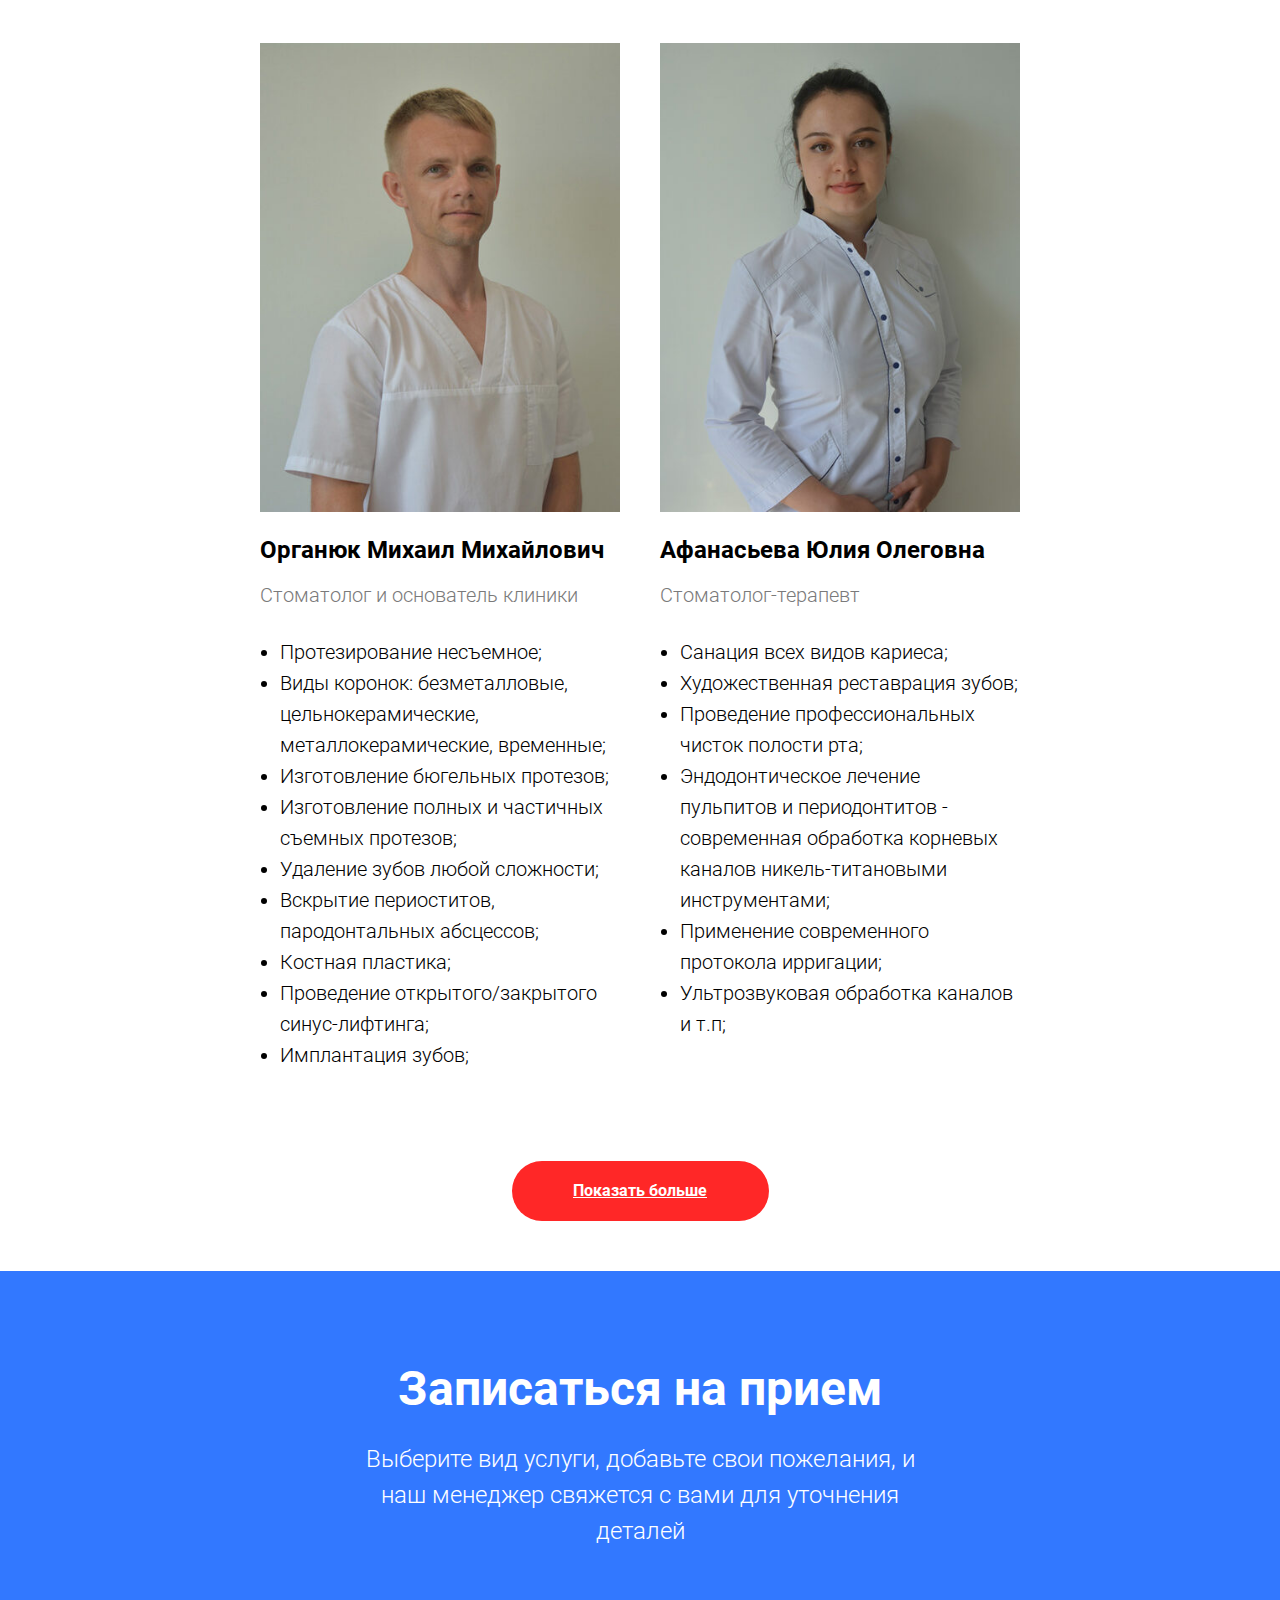
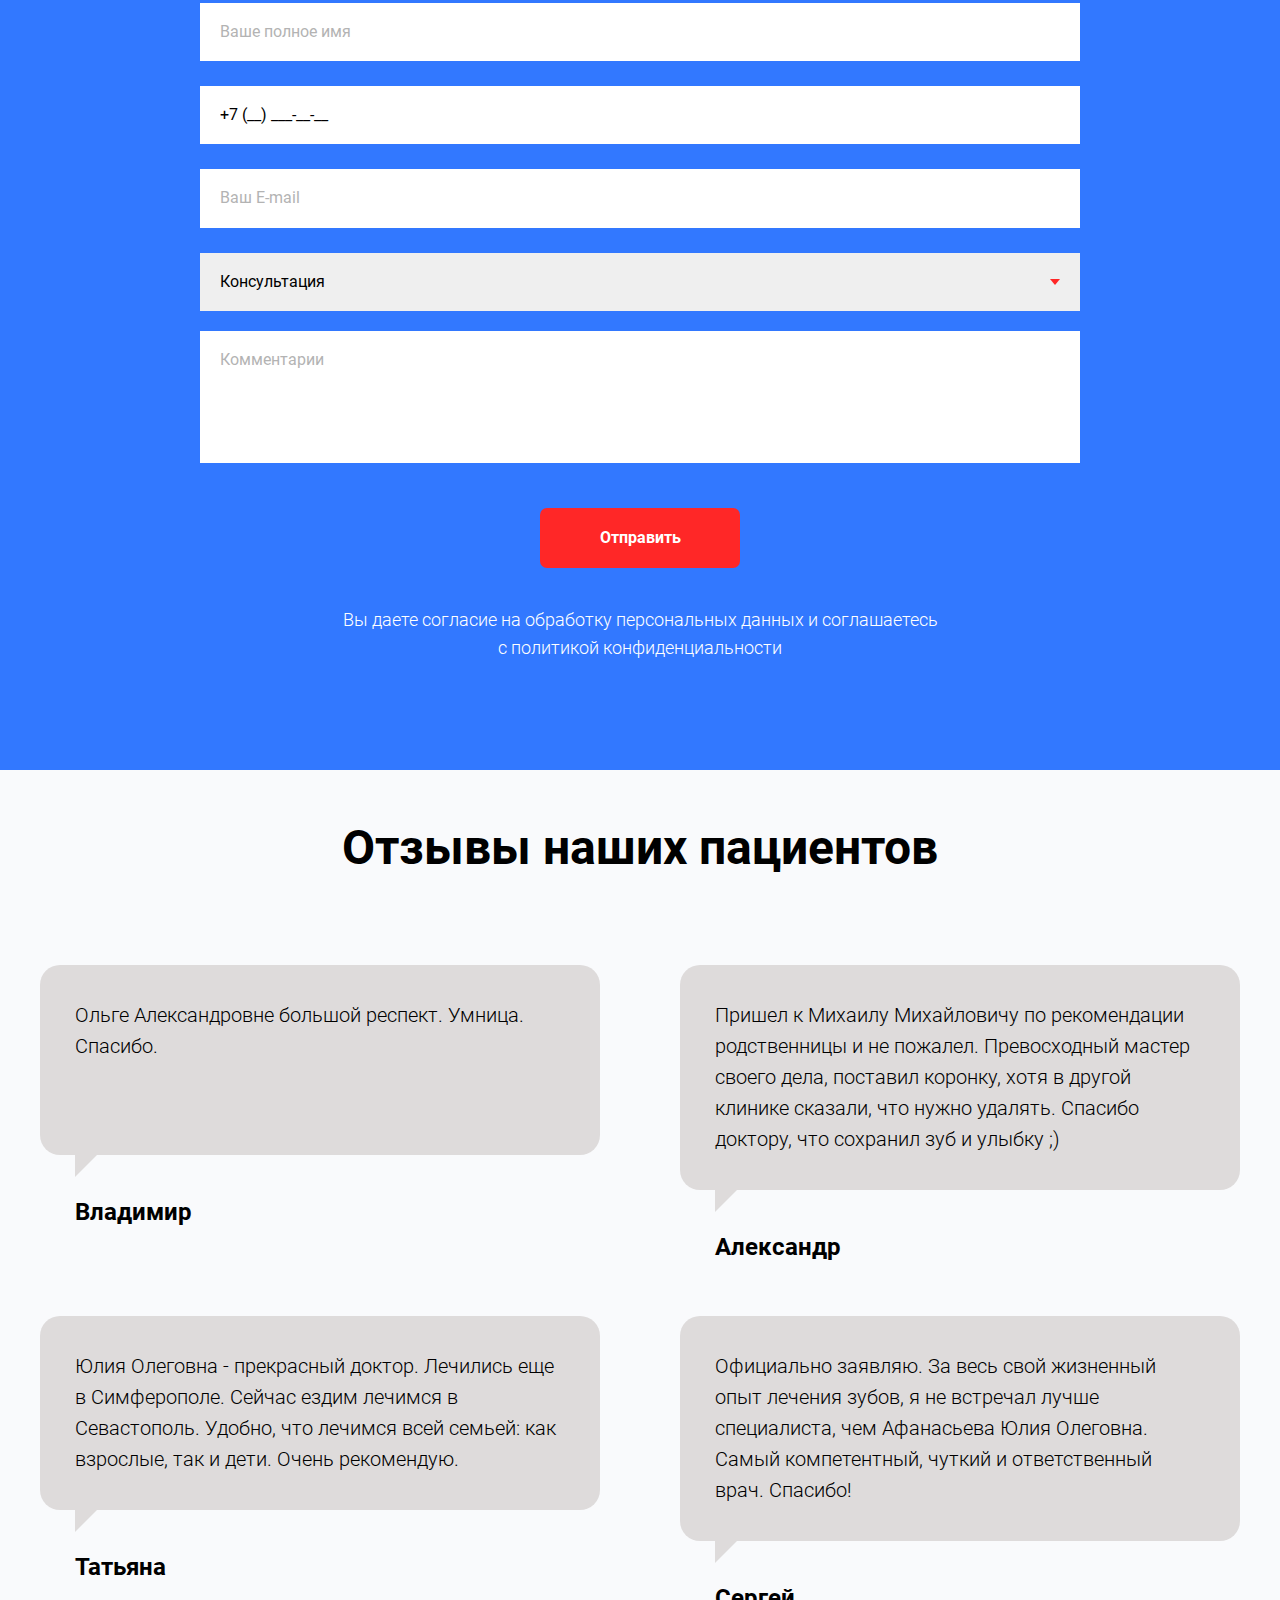
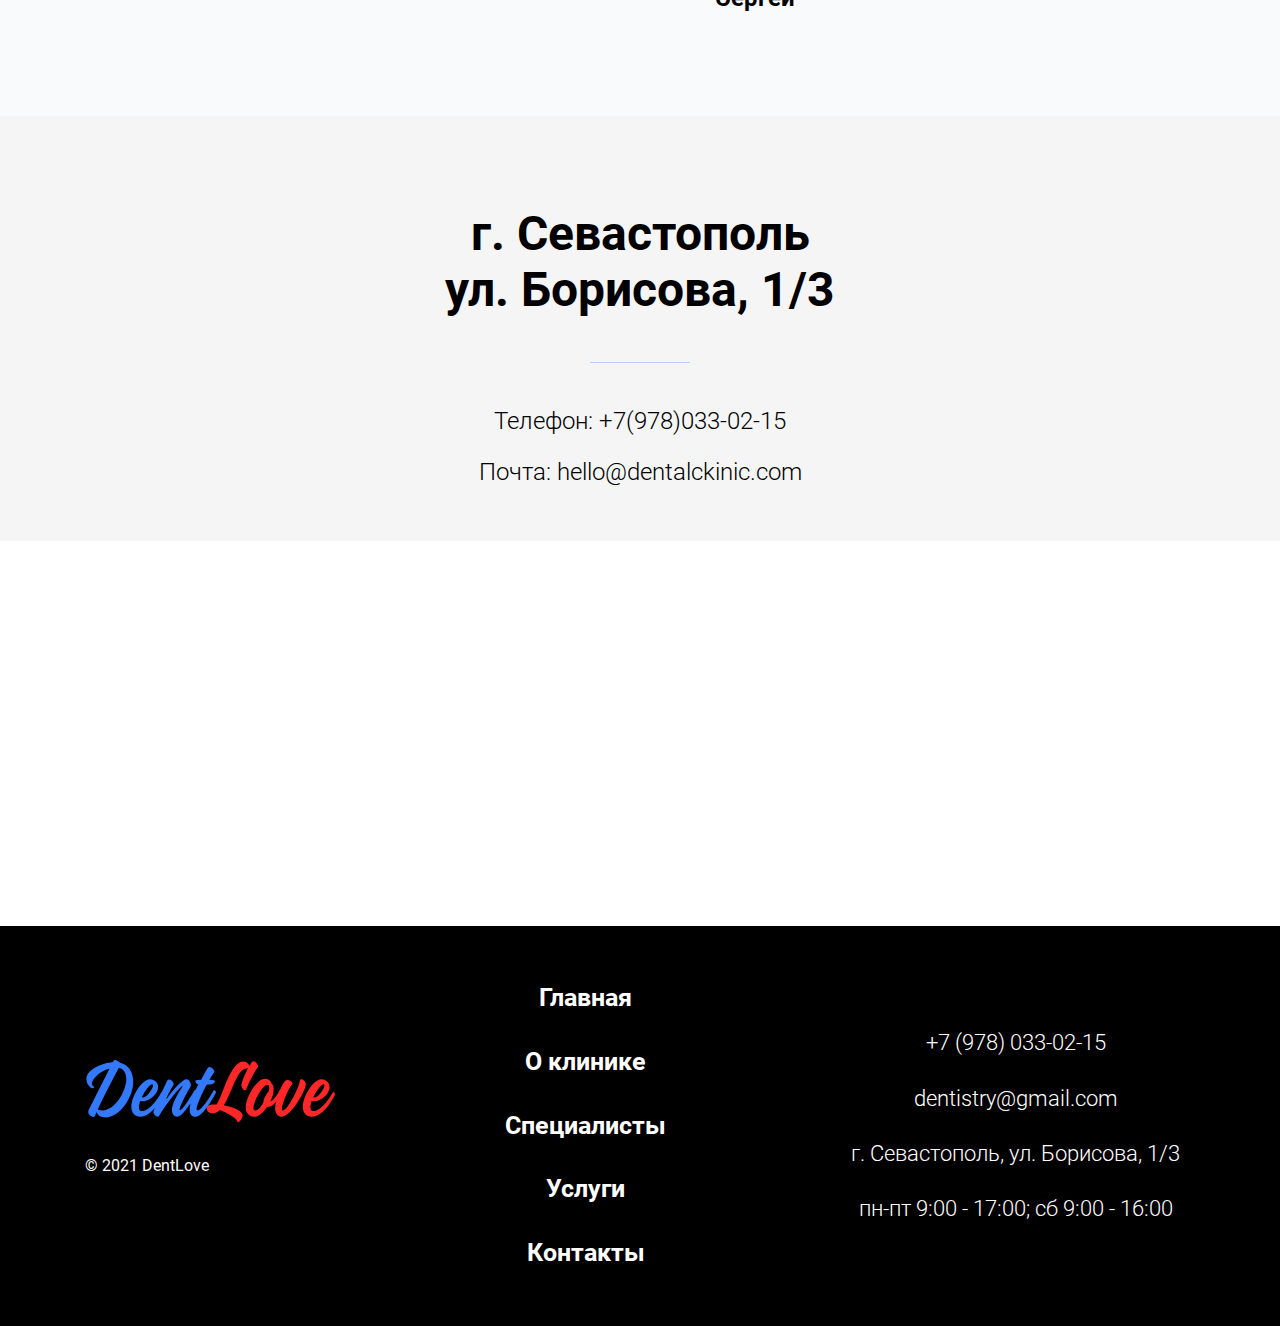
==== commit 71def4d5: "меняет местами 2 блока и добавляет ссылку якорь на кнопку записаться" ====
--- a/index.html
+++ b/index.html
@@ -68,7 +68,9 @@
     <section class="main-screen">
       <div class="container action">
         <h1 class="action__header">Стоматологические услуги от опытных специалистов</h1>
-        <button class="action__btn">Записаться</button>
+        <a href="#enroll">
+          <button class="action__btn">Записаться</button>
+        </a>
       </div>
     </section>
 
@@ -118,9 +120,8 @@
       <p class="special-offer__descr">За более подробной информацией звоните нам по телефону</p>
       <a class="special-offer__link" href="tel:+79780330215">+7 (978) 033 - 02 - 15</a>
     </section>
-    
+
     <section class="gallery">
-      
     </section>
 
     <section class="service container">
@@ -196,27 +197,7 @@
       </div>
       <a href="./specialist.html" class="specialist__more-btn">Показать больше</a>
     </section>
-    <section class="review">
-      <h2 class="section-header">Отзывы наших пациентов</h2>
-      <div class="container review__container">
-        <div  class="review__item">
-          <p class="review__text">Ольге Александровне большой респект. Умница. Спасибо.</p>
-          <p class="review__name">Владимир</p>
-        </div>
-        <div class="review__item">
-          <p class="review__text">Пришел к Михаилу Михайловичу по рекомендации родственницы и не пожалел. Превосходный мастер своего дела, поставил коронку, хотя в другой клинике сказали, что нужно удалять. Спасибо доктору, что сохранил зуб и улыбку ;)</p>
-          <p class="review__name">Александр</p>
-        </div>
-        <div class="review__item">
-          <p class="review__text">Юлия Олеговна - прекрасный доктор. Лечились еще в Симферополе. Сейчас ездим лечимся в Севастополь. Удобно, что лечимся всей семьей: как взрослые, так и дети. Очень рекомендую. </p>
-          <p class="review__name">Татьяна</p>
-        </div>
-        <div class="review__item">
-          <p class="review__text">Официально заявляю. За весь свой жизненный опыт лечения зубов, я не встречал лучше специалиста, чем Афанасьева Юлия Олеговна. Самый компетентный, чуткий и ответственный врач. Спасибо!</p>
-          <p class="review__name">Сергей</p>
-        </div>
-      </div>
-    </section>
+    <a name="enroll"></a>
     <section class="enroll">
       <h2 class="section-header">Записаться на прием</h2>
       <p class="enroll__description">Выберите вид услуги, добавьте свои пожелания, и наш менеджер свяжется с вами для уточнения деталей</p>
@@ -262,6 +243,27 @@
           c политикой конфиденциальности</p>
       </form>
     </section>
+    <section class="review">
+      <h2 class="section-header">Отзывы наших пациентов</h2>
+      <div class="container review__container">
+        <div  class="review__item">
+          <p class="review__text">Ольге Александровне большой респект. Умница. Спасибо.</p>
+          <p class="review__name">Владимир</p>
+        </div>
+        <div class="review__item">
+          <p class="review__text">Пришел к Михаилу Михайловичу по рекомендации родственницы и не пожалел. Превосходный мастер своего дела, поставил коронку, хотя в другой клинике сказали, что нужно удалять. Спасибо доктору, что сохранил зуб и улыбку ;)</p>
+          <p class="review__name">Александр</p>
+        </div>
+        <div class="review__item">
+          <p class="review__text">Юлия Олеговна - прекрасный доктор. Лечились еще в Симферополе. Сейчас ездим лечимся в Севастополь. Удобно, что лечимся всей семьей: как взрослые, так и дети. Очень рекомендую. </p>
+          <p class="review__name">Татьяна</p>
+        </div>
+        <div class="review__item">
+          <p class="review__text">Официально заявляю. За весь свой жизненный опыт лечения зубов, я не встречал лучше специалиста, чем Афанасьева Юлия Олеговна. Самый компетентный, чуткий и ответственный врач. Спасибо!</p>
+          <p class="review__name">Сергей</p>
+        </div>
+      </div>
+    </section>
     <section class="map">
       <h2 class="section-header map__header">г. Севастополь ул. Борисова, 1/3</h2>
       <div class="map__line"></div>
--- a/css/index.min.css
+++ b/css/index.min.css
@@ -1,2 +1,2 @@
-html{line-height:1.15;-webkit-text-size-adjust:100%}body{margin:0}main{display:block}h1{font-size:2em;margin:0.67em 0}hr{-webkit-box-sizing:content-box;box-sizing:content-box;height:0;overflow:visible}pre{font-family:monospace, monospace;font-size:1em}a{background-color:transparent}abbr[title]{border-bottom:none;text-decoration:underline;-webkit-text-decoration:underline dotted;text-decoration:underline dotted}b,strong{font-weight:bolder}code,kbd,samp{font-family:monospace, monospace;font-size:1em}small{font-size:80%}sub,sup{font-size:75%;line-height:0;position:relative;vertical-align:baseline}sub{bottom:-0.25em}sup{top:-0.5em}img{border-style:none}button,input,optgroup,select,textarea{font-family:inherit;font-size:100%;line-height:1.15;margin:0}button,input{overflow:visible}button,select{text-transform:none}button,[type="button"],[type="reset"],[type="submit"]{-webkit-appearance:button}button::-moz-focus-inner,[type="button"]::-moz-focus-inner,[type="reset"]::-moz-focus-inner,[type="submit"]::-moz-focus-inner{border-style:none;padding:0}button:-moz-focusring,[type="button"]:-moz-focusring,[type="reset"]:-moz-focusring,[type="submit"]:-moz-focusring{outline:1px dotted ButtonText}fieldset{padding:0.35em 0.75em 0.625em}legend{-webkit-box-sizing:border-box;box-sizing:border-box;color:inherit;display:table;max-width:100%;padding:0;white-space:normal}progress{vertical-align:baseline}textarea{overflow:auto}[type="checkbox"],[type="radio"]{-webkit-box-sizing:border-box;box-sizing:border-box;padding:0}[type="number"]::-webkit-inner-spin-button,[type="number"]::-webkit-outer-spin-button{height:auto}[type="search"]{-webkit-appearance:textfield;outline-offset:-2px}[type="search"]::-webkit-search-decoration{-webkit-appearance:none}::-webkit-file-upload-button{-webkit-appearance:button;font:inherit}details{display:block}summary{display:list-item}template{display:none}[hidden]{display:none}@font-face{font-family:'Roboto';src:url("../fonts/Roboto-MediumItalic.eot");src:local("Roboto Medium Italic"),local("Roboto-MediumItalic"),url("../fonts/Roboto-MediumItalic.eot?#iefix") format("embedded-opentype"),url("../fonts/Roboto-MediumItalic.woff") format("woff"),url("../fonts/Roboto-MediumItalic.ttf") format("truetype");font-weight:500;font-style:italic}@font-face{font-family:'Roboto';src:url("../fonts/Roboto-Italic.eot");src:local("Roboto Italic"),local("Roboto-Italic"),url("../fonts/Roboto-Italic.eot?#iefix") format("embedded-opentype"),url("../fonts/Roboto-Italic.woff") format("woff"),url("../fonts/Roboto-Italic.ttf") format("truetype");font-weight:normal;font-style:italic}@font-face{font-family:'Roboto';src:url("../fonts/Roboto-Bold.eot");src:local("Roboto Bold"),local("Roboto-Bold"),url("../fonts/Roboto-Bold.eot?#iefix") format("embedded-opentype"),url("../fonts/Roboto-Bold.woff") format("woff"),url("../fonts/Roboto-Bold.ttf") format("truetype");font-weight:bold;font-style:normal}@font-face{font-family:'Roboto';src:url("../fonts/Roboto-Regular.eot");src:local("Roboto"),local("Roboto-Regular"),url("../fonts/Roboto-Regular.eot?#iefix") format("embedded-opentype"),url("../fonts/Roboto-Regular.woff") format("woff"),url("../fonts/Roboto-Regular.ttf") format("truetype");font-weight:normal;font-style:normal}@font-face{font-family:'Roboto';src:url("../fonts/Roboto-Medium.eot");src:local("Roboto Medium"),local("Roboto-Medium"),url("../fonts/Roboto-Medium.eot?#iefix") format("embedded-opentype"),url("../fonts/Roboto-Medium.woff") format("woff"),url("../fonts/Roboto-Medium.ttf") format("truetype");font-weight:500;font-style:normal}@font-face{font-family:'Roboto';src:url("../fonts/Roboto-BoldItalic.eot");src:local("Roboto Bold Italic"),local("Roboto-BoldItalic"),url("../fonts/Roboto-BoldItalic.eot?#iefix") format("embedded-opentype"),url("../fonts/Roboto-BoldItalic.woff") format("woff"),url("../fonts/Roboto-BoldItalic.ttf") format("truetype");font-weight:bold;font-style:italic}@font-face{font-family:'Roboto';src:url("../fonts/Roboto-ThinItalic.eot");src:local("Roboto Thin Italic"),local("Roboto-ThinItalic"),url("../fonts/Roboto-ThinItalic.eot?#iefix") format("embedded-opentype"),url("../fonts/Roboto-ThinItalic.woff") format("woff"),url("../fonts/Roboto-ThinItalic.ttf") format("truetype");font-weight:100;font-style:italic}@font-face{font-family:'Roboto';src:url("../fonts/Roboto-Black.eot");src:local("Roboto Black"),local("Roboto-Black"),url("../fonts/Roboto-Black.eot?#iefix") format("embedded-opentype"),url("../fonts/Roboto-Black.woff") format("woff"),url("../fonts/Roboto-Black.ttf") format("truetype");font-weight:900;font-style:normal}@font-face{font-family:'Roboto';src:url("../fonts/Roboto-Light.eot");src:local("Roboto Light"),local("Roboto-Light"),url("../fonts/Roboto-Light.eot?#iefix") format("embedded-opentype"),url("../fonts/Roboto-Light.woff") format("woff"),url("../fonts/Roboto-Light.ttf") format("truetype");font-weight:300;font-style:normal}@font-face{font-family:'Roboto';src:url("../fonts/Roboto-LightItalic.eot");src:local("Roboto Light Italic"),local("Roboto-LightItalic"),url("../fonts/Roboto-LightItalic.eot?#iefix") format("embedded-opentype"),url("../fonts/Roboto-LightItalic.woff") format("woff"),url("../fonts/Roboto-LightItalic.ttf") format("truetype");font-weight:300;font-style:italic}@font-face{font-family:'Roboto';src:url("../fonts/Roboto-BlackItalic.eot");src:local("Roboto Black Italic"),local("Roboto-BlackItalic"),url("../fonts/Roboto-BlackItalic.eot?#iefix") format("embedded-opentype"),url("../fonts/Roboto-BlackItalic.woff") format("woff"),url("../fonts/Roboto-BlackItalic.ttf") format("truetype");font-weight:900;font-style:italic}@font-face{font-family:'Roboto';src:url("../fonts/Roboto-Thin.eot");src:local("Roboto Thin"),local("Roboto-Thin"),url("../fonts/Roboto-Thin.eot?#iefix") format("embedded-opentype"),url("../fonts/Roboto-Thin.woff") format("woff"),url("../fonts/Roboto-Thin.ttf") format("truetype");font-weight:100;font-style:normal}body{font-family:'Roboto', sans-serif}*{-webkit-box-sizing:border-box;box-sizing:border-box}.container{max-width:1220px;margin:auto}.section-header{font-size:48px;text-align:center;margin:0}@media (max-width: 400px){.section-header{font-size:40px}}.header{position:fixed;top:0;background-color:#fff;width:100%;height:90px;padding:0 10px;-webkit-box-shadow:-1px 2px 3px rgba(0,0,0,0.2);box-shadow:-1px 2px 3px rgba(0,0,0,0.2);z-index:100}.header .container{display:-webkit-box;display:-ms-flexbox;display:flex;-webkit-box-align:center;-ms-flex-align:center;align-items:center;-webkit-box-pack:justify;-ms-flex-pack:justify;justify-content:space-between;height:100%}.hamburger-menu{display:none}.logo__img{width:170px}.navbar{max-width:640px;width:100%;margin:0px 10px}.navbar__list{padding:0;display:-webkit-box;display:-ms-flexbox;display:flex;list-style:none;-webkit-box-pack:justify;-ms-flex-pack:justify;justify-content:space-between}.navbar__link{color:#111111;font-size:20px;text-transform:uppercase;text-decoration:none}.navbar__link:hover{-webkit-transition:color .2s;transition:color .2s;color:#ff2727}.phone{max-width:215px;min-width:155px;text-align:center}.phone__link{text-decoration:none;font-size:24px;color:#ff2727}@media (max-width: 1100px){.header .logo{margin-right:10px}.header .logo__img{width:130px}.header .navbar__link{font-size:18px}.header .phone__link{font-size:18px}}@media (max-width: 860px){.header{display:none}.hamburger-menu{display:block;z-index:100}#menu__toggle{opacity:0}#menu__toggle:checked ~ .menu__btn>span{-webkit-transform:rotate(45deg);transform:rotate(45deg)}#menu__toggle:checked ~ .menu__btn>span::before{top:0;-webkit-transform:rotate(0);transform:rotate(0)}#menu__toggle:checked ~ .menu__btn>span::after{top:0;-webkit-transform:rotate(90deg);transform:rotate(90deg)}#menu__toggle:checked ~ .menu__box{visibility:visible;left:0}.menu__btn{display:-webkit-box;display:-ms-flexbox;display:flex;-webkit-box-align:center;-ms-flex-align:center;align-items:center;-webkit-box-pack:center;-ms-flex-pack:center;justify-content:center;position:fixed;top:20px;left:20px;width:40px;height:40px;cursor:pointer;z-index:101;background-color:#f5f5f5;border-radius:100%}.menu__btn>span,.menu__btn>span::before,.menu__btn>span::after{display:block;position:absolute;width:22px;height:2px;background-color:#616161;-webkit-transition-duration:.25s;transition-duration:.25s}.menu__btn>span::before{content:'';top:-8px}.menu__btn>span::after{content:'';top:8px}.menu__box{display:block;position:fixed;visibility:hidden;top:0;left:-100%;width:300px;height:100%;margin:0;padding:80px 0;list-style:none;background-color:#f5f5f5;-webkit-box-shadow:1px 0px 6px rgba(0,0,0,0.2);box-shadow:1px 0px 6px rgba(0,0,0,0.2);-webkit-transition-duration:.25s;transition-duration:.25s;z-index:100}.menu__item{display:block;padding:12px 24px;color:#333;font-family:'Roboto', sans-serif;font-size:20px;font-weight:600;text-decoration:none;-webkit-transition-duration:.25s;transition-duration:.25s}.menu__item:hover{color:#ff2727}}.main-screen{height:100vh;background-image:url("../img/main-screen-bg.jpg");background-position:center center;background-attachment:scroll;background-repeat:no-repeat;display:-webkit-box;display:-ms-flexbox;display:flex;-webkit-box-align:center;-ms-flex-align:center;align-items:center;background-position-x:100%;background-position-y:100%;background-size:1000px;display:flex;align-items:center}.main-screen .action{width:100%}.main-screen .action__header{display:block;max-width:475px;font-size:50px;line-height:1.55;font-weight:700}.main-screen .action__btn{width:200px;height:55px;border:none;color:#ffffff;font-size:24px;font-weight:600;border-radius:30px;background-color:#ff2727;-webkit-transition:background-color 0.2s ease-in-out;transition:background-color 0.2s ease-in-out}.main-screen .action__btn:hover{cursor:pointer;background-color:#e73b3b}.main-screen .action__btn:active{background-color:#d80c0c}@media (max-width: 1650px){.main-screen{background-size:800px}}@media (max-width: 1300px){.main-screen{background-size:700px}.main-screen .action{margin-left:20px}}@media (max-width: 1100px){.main-screen{background-size:600px}.main-screen .action{margin-left:40px}.main-screen .action__header{font-size:40px}.main-screen .action__btn{font-size:18px}}@media (max-width: 940px){.main-screen{background-size:550px;background-position-x:110%}}@media (max-width: 850px){.main-screen .action__header{max-width:325px;font-size:35px}}@media (max-width: 810px){.main-screen{background:none;-webkit-box-pack:center;-ms-flex-pack:center;justify-content:center}.main-screen .action{margin:0 20px;display:-webkit-box;display:-ms-flexbox;display:flex;-webkit-box-orient:vertical;-webkit-box-direction:normal;-ms-flex-direction:column;flex-direction:column;-webkit-box-pack:center;-ms-flex-pack:center;justify-content:center;-webkit-box-align:center;-ms-flex-align:center;align-items:center}.main-screen .action__header{max-width:475px;font-size:50px;text-align:center;display:inline}}@media (max-width: 500px){.main-screen .action__header{max-width:475px;font-size:30px;text-align:center;display:inline}.main-screen .action__btn{width:170px;font-size:16px}}.info{height:425px;background-color:#3278ff;color:#fff;display:-webkit-box;display:-ms-flexbox;display:flex;-webkit-box-pack:center;-ms-flex-pack:center;justify-content:center}.info__header{margin-bottom:40px}.info__description{font-size:24px;text-align:center;max-width:960px;display:inline-block;line-height:1.50;font-weight:300}@media (max-width: 1000px){.info__description{padding:0 30px}}@media (max-width: 570px){.info__description{font-size:20px}}@media (max-width: 480px){.info__header{margin-bottom:20px}}@media (max-width: 480px){.info__description{padding:0 10px}}@media (max-width: 400px){.info__description{font-size:18px}}.advantages .container{display:-webkit-box;display:-ms-flexbox;display:flex;-ms-flex-wrap:wrap;flex-wrap:wrap;-ms-flex-pack:distribute;justify-content:space-around;-webkit-box-align:center;-ms-flex-align:center;align-items:center;margin-top:80px}.advantages__header{margin:40px 0px}.advantages__container{display:-webkit-box;display:-ms-flexbox;display:flex;max-width:470px;-webkit-box-align:center;-ms-flex-align:center;align-items:center;-webkit-box-pack:justify;-ms-flex-pack:justify;justify-content:space-between;padding-bottom:40px}.advantages__img{width:100px;height:100px}.advantages__info{padding-left:20px}.advantages__title{font-size:22px;line-height:1.35;margin:0;padding-bottom:8px}.advantages__description{font-size:16px;line-height:1.55;font-weight:300}@media (max-width: 480px){.advantages__container{padding-left:20px;padding-right:20px;-webkit-box-align:start;-ms-flex-align:start;align-items:flex-start}}@media (max-width: 400px){.advantages__img{width:80px;height:80px}.advantages__title{overflow-wrap:break-word;word-wrap:break-word;-webkit-hyphens:auto;-ms-hyphens:auto;hyphens:auto;word-break:break-word}}.special-offer{height:450px;background-color:#3278ff;color:#fff;display:-webkit-box;display:-ms-flexbox;display:flex;-webkit-box-align:center;-ms-flex-align:center;align-items:center;-webkit-box-pack:center;-ms-flex-pack:center;justify-content:center;-webkit-box-orient:vertical;-webkit-box-direction:normal;-ms-flex-direction:column;flex-direction:column}.special-offer__header{padding-bottom:38px}.special-offer__descr{font-size:24px;margin:0;padding-bottom:15px}.special-offer__link{font-size:24px;text-decoration:none;color:#fff;font-weight:700}@media (max-width: 700px){.special-offer__descr{text-align:center;padding:0 10px;margin-bottom:10px}}@media (max-width: 480px){.special-offer{height:350px}.special-offer__descr{font-size:20px}.special-offer__link{font-size:20px}}.service{display:-webkit-box;display:-ms-flexbox;display:flex;-webkit-box-orient:vertical;-webkit-box-direction:normal;-ms-flex-direction:column;flex-direction:column;-webkit-box-align:center;-ms-flex-align:center;align-items:center}.service__header{margin:60px 0}.service__description{font-size:24px;font-weight:300;display:inline-block;line-height:1.45;max-width:760px;text-align:center;margin-top:0}.service__details-container{max-width:760px;width:100%}.service__details{-webkit-transition:all 1s;transition:all 1s;border-top:1px solid #eee;position:relative}.service__details:last-child{border-bottom:1px solid #eee}.service__summary{font-size:24px;font-weight:600;line-height:1.35;padding:27px 50px 27px 0}.service__summary:hover{cursor:pointer}.service__list{list-style:'—';font-size:20px;font-weight:300}.service__item{padding-left:10px}.service details summary::-webkit-details-marker{display:none}.service details>summary{list-style:none}.service details summary:after{content:"+";color:black;position:absolute;font-size:40px;line-height:1;right:0;font-weight:200;-webkit-transform-origin:center;transform-origin:center;-webkit-transition:200ms linear;transition:200ms linear;text-align:center;width:40px;height:40px;border-radius:100px}.service details:hover summary:after{background-color:#eee}.service details[open] summary:after{-webkit-transform:rotate(45deg);transform:rotate(45deg)}@media (max-width: 810px){.service__details-container{padding:0 20px}.service details summary:after{top:20px}}@media (max-width: 630px){.service__header{margin:40px 0}.service__description{font-size:20px}.service__summary{font-size:20px}.service__list{font-size:18px}}.specialist{margin-top:50px;display:-webkit-box;display:-ms-flexbox;display:flex;-webkit-box-orient:vertical;-webkit-box-direction:normal;-ms-flex-direction:column;flex-direction:column;-webkit-box-align:center;-ms-flex-align:center;align-items:center}.specialist__description{font-size:24px;display:inline-block;max-width:540px;padding:0 10px;text-align:center;margin:30px 0;font-weight:300}.specialist__container{display:-webkit-box;display:-ms-flexbox;display:flex;-ms-flex-wrap:wrap;flex-wrap:wrap;-webkit-box-align:start;-ms-flex-align:start;align-items:flex-start;margin-top:30px;margin-bottom:50px}.specialist__card{margin:0 20px 20px 20px;max-width:360px}.specialist__photo{max-width:360px}.specialist__name{font-size:24px;font-weight:700;margin:20px 0}.specialist__position{font-size:20px;font-weight:300;margin-bottom:30px;color:#7A7A7A}.specialist__service{font-size:20px;font-weight:300;padding-left:20px;line-height:1.55}.specialist__more-btn{color:#ffffff;background-color:#ff2727;font-size:16px;font-weight:700;height:60px;display:-webkit-box;display:-ms-flexbox;display:flex;-webkit-box-align:center;-ms-flex-align:center;align-items:center;-webkit-box-pack:center;-ms-flex-pack:center;justify-content:center;max-width:257px;width:100%;border-radius:30px}.specialist__more-btn:hover{cursor:pointer}.specialist-page-main{margin-top:155px}.specialist-page__header{color:#3278ff}.specialist-page__description{max-width:100%;margin-bottom:10px}.specialist-page__link{color:#000;text-decoration:none;font-size:24px;display:inline-block;padding:0 10px;text-align:center;margin-bottom:30px;font-weight:300;border-bottom:1px solid #000}@media (max-width: 860px){.specialist-page-main{margin-top:70px}}@media (max-width: 799px){.specialist__container{-webkit-box-align:center;-ms-flex-align:center;align-items:center;-webkit-box-pack:center;-ms-flex-pack:center;justify-content:center}}@media (max-width: 480px){.specialist .section-header{padding:0 10px}.specialist__description{font-size:20px}.specialist__container{margin-bottom:20px}.specialist__card{display:-webkit-box;display:-ms-flexbox;display:flex;-webkit-box-orient:vertical;-webkit-box-direction:normal;-ms-flex-direction:column;flex-direction:column;-webkit-box-align:center;-ms-flex-align:center;align-items:center;-webkit-box-pack:center;-ms-flex-pack:center;justify-content:center}.specialist__photo{max-width:260px}.specialist__name{font-size:20px;text-align:center}.specialist__position{font-size:20px;margin-top:0px;margin-bottom:0px;text-align:center}.specialist__service{font-size:17px}}@media (max-width: 350px){.specialist__more-btn{font-size:14px;font-weight:500;height:55px;max-width:190px}}.review{background-color:#f9fafc;padding:50px 0;margin-top:50px}.review .section-header{margin-bottom:90px}.review__container{display:-webkit-box;display:-ms-flexbox;display:flex;-ms-flex-wrap:wrap;flex-wrap:wrap;-webkit-box-pack:justify;-ms-flex-pack:justify;justify-content:space-between}.review__item{margin:0 10px 30px 10px}.review__text{display:block;max-width:560px;width:100%;padding:35px;font-size:20px;line-height:1.55;font-weight:300;background:#dedbdb;min-height:190px;border-radius:20px;margin:0;position:relative}.review__text::before{content:'';display:block;position:absolute;width:0;height:0;bottom:-22px;border:12px solid;border-color:#dedbdb transparent transparent #dedbdb}.review__name{margin-left:35px;color:#000000;font-size:24px;padding-top:20px;font-weight:700}@media (max-width: 1160px){.review__container{-ms-flex-pack:distribute;justify-content:space-around}.review__text{max-width:480px}}@media (max-width: 595px){.review .section-header{margin-bottom:50px}.review__text{font-size:18px}}@media (max-width: 420px){.review__name{font-size:22px}}.enroll{padding-top:90px;padding-bottom:90px;background-color:#3278ff;display:-webkit-box;display:-ms-flexbox;display:flex;-webkit-box-orient:vertical;-webkit-box-direction:normal;-ms-flex-direction:column;flex-direction:column;-webkit-box-pack:center;-ms-flex-pack:center;justify-content:center;-webkit-box-align:center;-ms-flex-align:center;align-items:center}.enroll .section-header{color:white}.enroll__description{color:white;display:inline-block;max-width:550px;font-size:24px;font-weight:300;line-height:1.5;text-align:center}.enroll__form{display:-webkit-box;display:-ms-flexbox;display:flex;-webkit-box-align:center;-ms-flex-align:center;align-items:center;-webkit-box-orient:vertical;-webkit-box-direction:normal;-ms-flex-direction:column;flex-direction:column;-webkit-box-pack:center;-ms-flex-pack:center;justify-content:center;margin-top:30px}.enroll__form-item{margin-bottom:25px;width:100%;padding:20px 20px 20px 20px;border:none;width:880px}.enroll__form-item:focus{outline-color:#ff2727}.enroll__form-item::-webkit-input-placeholder{color:#B3B3B3}.enroll__form-item:-ms-input-placeholder{color:#B3B3B3}.enroll__form-item::-ms-input-placeholder{color:#B3B3B3}.enroll__form-item::placeholder{color:#B3B3B3}.enroll__form__select{cursor:pointer;position:relative;-webkit-appearance:none;-moz-appearance:none;appearance:none;margin:0}.enroll__form__select-wrapp{width:100%;position:relative;margin-bottom:20px}.enroll__form__select-wrapp::after{content:' ';width:0;height:0;border-style:solid;border-width:6px 5px 0 5px;border-color:#000 transparent transparent transparent;position:absolute;right:20px;top:0;bottom:0;margin:auto;pointer-events:none;border-top-color:#ff2727}.enroll__form__textarea{resize:none}.enroll__form__submit{color:#ffffff;background-color:#ff2727;width:200px;height:60px;display:-webkit-box;display:-ms-flexbox;display:flex;-webkit-box-align:center;-ms-flex-align:center;align-items:center;-webkit-box-pack:center;-ms-flex-pack:center;justify-content:center;border:none;border-radius:7px;font-weight:700;cursor:pointer;margin:20px 0}.enroll__form__police{font-size:18px;font-weight:300;color:#fff;line-height:1.55;display:inline-block;width:600px;text-align:center}@media (max-width: 930px){.enroll__description{font-size:20px}.enroll__form{padding:0 30px}.enroll__form-item{width:100%}}@media (max-width: 670px){.enroll__form{max-width:100%}.enroll__form__police{display:inline;padding:0 20px;text-align:center;width:100%}}@media (max-width: 530px){.enroll{padding-top:40px;padding-bottom:40px}.enroll__description{font-size:18px;text-align:center;padding:0 20px}.enroll__form__police{font-size:16px}.enroll__form__submit{width:100%}}.map{background-color:#f5f5f5;padding-top:90px;padding-bottom:30px;text-align:center}.map__header{display:inline-block;max-width:400px}.map__line{max-width:100px;width:100%;height:1px;background-color:#3278ff;opacity:0.3;margin:45px auto}.map__phone,.map__mail{font-size:24px;font-weight:300}.map__link{text-decoration:none;color:#000}#map{width:100%;height:385px}@media (max-width: 400px){.map{padding-top:60px}.map__header{padding:0 20px}.map__phone,.map__mail{font-size:20px}.map__line{margin:30px auto}}.footer{min-height:400px;width:100%;background-color:#000;color:#fff;display:-webkit-box;display:-ms-flexbox;display:flex;-webkit-box-align:center;-ms-flex-align:center;align-items:center;-ms-flex-pack:distribute;justify-content:space-around;-ms-flex-wrap:wrap;flex-wrap:wrap;padding:30px 0}.footer__logo{width:300px}.footer__navigation-list{padding:0;list-style:none;font-size:30px;font-weight:700;text-align:center}.footer__navigation-link{text-decoration:none;color:#fff}.footer__navigation-item{margin-bottom:35px}.footer__navigation-item:last-child{margin-bottom:0px}.footer__contacts-wrapp{display:-webkit-box;display:-ms-flexbox;display:flex;-webkit-box-orient:vertical;-webkit-box-direction:normal;-ms-flex-direction:column;flex-direction:column;-webkit-box-align:center;-ms-flex-align:center;align-items:center;-webkit-box-pack:center;-ms-flex-pack:center;justify-content:center}.footer__contacts-item{margin:15px;color:#fff;text-decoration:none;font-size:24px;font-weight:300;font-style:normal}@media (max-width: 940px){.footer{-webkit-box-orient:vertical;-webkit-box-direction:reverse;-ms-flex-direction:column-reverse;flex-direction:column-reverse}.footer__logo-container{text-align:center}.footer__logo{width:300px}}@media (max-width: 430px){.footer__contacts-item{text-align:center;font-size:20px}.footer__navigation-list{font-size:25px;margin:20px 0}.footer__logo{width:100%;padding:0 20px;padding-top:20px}}
+html{line-height:1.15;-webkit-text-size-adjust:100%}body{margin:0}main{display:block}h1{font-size:2em;margin:0.67em 0}hr{-webkit-box-sizing:content-box;box-sizing:content-box;height:0;overflow:visible}pre{font-family:monospace, monospace;font-size:1em}a{background-color:transparent}abbr[title]{border-bottom:none;text-decoration:underline;-webkit-text-decoration:underline dotted;text-decoration:underline dotted}b,strong{font-weight:bolder}code,kbd,samp{font-family:monospace, monospace;font-size:1em}small{font-size:80%}sub,sup{font-size:75%;line-height:0;position:relative;vertical-align:baseline}sub{bottom:-0.25em}sup{top:-0.5em}img{border-style:none}button,input,optgroup,select,textarea{font-family:inherit;font-size:100%;line-height:1.15;margin:0}button,input{overflow:visible}button,select{text-transform:none}button,[type="button"],[type="reset"],[type="submit"]{-webkit-appearance:button}button::-moz-focus-inner,[type="button"]::-moz-focus-inner,[type="reset"]::-moz-focus-inner,[type="submit"]::-moz-focus-inner{border-style:none;padding:0}button:-moz-focusring,[type="button"]:-moz-focusring,[type="reset"]:-moz-focusring,[type="submit"]:-moz-focusring{outline:1px dotted ButtonText}fieldset{padding:0.35em 0.75em 0.625em}legend{-webkit-box-sizing:border-box;box-sizing:border-box;color:inherit;display:table;max-width:100%;padding:0;white-space:normal}progress{vertical-align:baseline}textarea{overflow:auto}[type="checkbox"],[type="radio"]{-webkit-box-sizing:border-box;box-sizing:border-box;padding:0}[type="number"]::-webkit-inner-spin-button,[type="number"]::-webkit-outer-spin-button{height:auto}[type="search"]{-webkit-appearance:textfield;outline-offset:-2px}[type="search"]::-webkit-search-decoration{-webkit-appearance:none}::-webkit-file-upload-button{-webkit-appearance:button;font:inherit}details{display:block}summary{display:list-item}template{display:none}[hidden]{display:none}@font-face{font-family:'Roboto';src:url("../fonts/Roboto-MediumItalic.eot");src:local("Roboto Medium Italic"),local("Roboto-MediumItalic"),url("../fonts/Roboto-MediumItalic.eot?#iefix") format("embedded-opentype"),url("../fonts/Roboto-MediumItalic.woff") format("woff"),url("../fonts/Roboto-MediumItalic.ttf") format("truetype");font-weight:500;font-style:italic}@font-face{font-family:'Roboto';src:url("../fonts/Roboto-Italic.eot");src:local("Roboto Italic"),local("Roboto-Italic"),url("../fonts/Roboto-Italic.eot?#iefix") format("embedded-opentype"),url("../fonts/Roboto-Italic.woff") format("woff"),url("../fonts/Roboto-Italic.ttf") format("truetype");font-weight:normal;font-style:italic}@font-face{font-family:'Roboto';src:url("../fonts/Roboto-Bold.eot");src:local("Roboto Bold"),local("Roboto-Bold"),url("../fonts/Roboto-Bold.eot?#iefix") format("embedded-opentype"),url("../fonts/Roboto-Bold.woff") format("woff"),url("../fonts/Roboto-Bold.ttf") format("truetype");font-weight:bold;font-style:normal}@font-face{font-family:'Roboto';src:url("../fonts/Roboto-Regular.eot");src:local("Roboto"),local("Roboto-Regular"),url("../fonts/Roboto-Regular.eot?#iefix") format("embedded-opentype"),url("../fonts/Roboto-Regular.woff") format("woff"),url("../fonts/Roboto-Regular.ttf") format("truetype");font-weight:normal;font-style:normal}@font-face{font-family:'Roboto';src:url("../fonts/Roboto-Medium.eot");src:local("Roboto Medium"),local("Roboto-Medium"),url("../fonts/Roboto-Medium.eot?#iefix") format("embedded-opentype"),url("../fonts/Roboto-Medium.woff") format("woff"),url("../fonts/Roboto-Medium.ttf") format("truetype");font-weight:500;font-style:normal}@font-face{font-family:'Roboto';src:url("../fonts/Roboto-BoldItalic.eot");src:local("Roboto Bold Italic"),local("Roboto-BoldItalic"),url("../fonts/Roboto-BoldItalic.eot?#iefix") format("embedded-opentype"),url("../fonts/Roboto-BoldItalic.woff") format("woff"),url("../fonts/Roboto-BoldItalic.ttf") format("truetype");font-weight:bold;font-style:italic}@font-face{font-family:'Roboto';src:url("../fonts/Roboto-ThinItalic.eot");src:local("Roboto Thin Italic"),local("Roboto-ThinItalic"),url("../fonts/Roboto-ThinItalic.eot?#iefix") format("embedded-opentype"),url("../fonts/Roboto-ThinItalic.woff") format("woff"),url("../fonts/Roboto-ThinItalic.ttf") format("truetype");font-weight:100;font-style:italic}@font-face{font-family:'Roboto';src:url("../fonts/Roboto-Black.eot");src:local("Roboto Black"),local("Roboto-Black"),url("../fonts/Roboto-Black.eot?#iefix") format("embedded-opentype"),url("../fonts/Roboto-Black.woff") format("woff"),url("../fonts/Roboto-Black.ttf") format("truetype");font-weight:900;font-style:normal}@font-face{font-family:'Roboto';src:url("../fonts/Roboto-Light.eot");src:local("Roboto Light"),local("Roboto-Light"),url("../fonts/Roboto-Light.eot?#iefix") format("embedded-opentype"),url("../fonts/Roboto-Light.woff") format("woff"),url("../fonts/Roboto-Light.ttf") format("truetype");font-weight:300;font-style:normal}@font-face{font-family:'Roboto';src:url("../fonts/Roboto-LightItalic.eot");src:local("Roboto Light Italic"),local("Roboto-LightItalic"),url("../fonts/Roboto-LightItalic.eot?#iefix") format("embedded-opentype"),url("../fonts/Roboto-LightItalic.woff") format("woff"),url("../fonts/Roboto-LightItalic.ttf") format("truetype");font-weight:300;font-style:italic}@font-face{font-family:'Roboto';src:url("../fonts/Roboto-BlackItalic.eot");src:local("Roboto Black Italic"),local("Roboto-BlackItalic"),url("../fonts/Roboto-BlackItalic.eot?#iefix") format("embedded-opentype"),url("../fonts/Roboto-BlackItalic.woff") format("woff"),url("../fonts/Roboto-BlackItalic.ttf") format("truetype");font-weight:900;font-style:italic}@font-face{font-family:'Roboto';src:url("../fonts/Roboto-Thin.eot");src:local("Roboto Thin"),local("Roboto-Thin"),url("../fonts/Roboto-Thin.eot?#iefix") format("embedded-opentype"),url("../fonts/Roboto-Thin.woff") format("woff"),url("../fonts/Roboto-Thin.ttf") format("truetype");font-weight:100;font-style:normal}body{font-family:'Roboto', sans-serif}*{-webkit-box-sizing:border-box;box-sizing:border-box}.container{max-width:1220px;margin:auto}.section-header{font-size:48px;text-align:center;margin:0}@media (max-width: 400px){.section-header{font-size:40px}}.header{position:fixed;top:0;background-color:#fff;width:100%;height:90px;padding:0 10px;-webkit-box-shadow:-1px 2px 3px rgba(0,0,0,0.2);box-shadow:-1px 2px 3px rgba(0,0,0,0.2);z-index:100}.header .container{display:-webkit-box;display:-ms-flexbox;display:flex;-webkit-box-align:center;-ms-flex-align:center;align-items:center;-webkit-box-pack:justify;-ms-flex-pack:justify;justify-content:space-between;height:100%}.hamburger-menu{display:none}.logo__img{width:170px}.navbar{max-width:640px;width:100%;margin:0px 10px}.navbar__list{padding:0;display:-webkit-box;display:-ms-flexbox;display:flex;list-style:none;-webkit-box-pack:justify;-ms-flex-pack:justify;justify-content:space-between}.navbar__link{color:#111111;font-size:20px;text-transform:uppercase;text-decoration:none}.navbar__link:hover{-webkit-transition:color .2s;transition:color .2s;color:#ff2727}.phone{max-width:215px;min-width:155px;text-align:center}.phone__link{text-decoration:none;font-size:24px;color:#ff2727}@media (max-width: 1100px){.header .logo{margin-right:10px}.header .logo__img{width:130px}.header .navbar__link{font-size:18px}.header .phone__link{font-size:18px}}@media (max-width: 860px){.header{display:none}.hamburger-menu{display:block;z-index:100}#menu__toggle{opacity:0}#menu__toggle:checked ~ .menu__btn>span{-webkit-transform:rotate(45deg);transform:rotate(45deg)}#menu__toggle:checked ~ .menu__btn>span::before{top:0;-webkit-transform:rotate(0);transform:rotate(0)}#menu__toggle:checked ~ .menu__btn>span::after{top:0;-webkit-transform:rotate(90deg);transform:rotate(90deg)}#menu__toggle:checked ~ .menu__box{visibility:visible;left:0}.menu__btn{display:-webkit-box;display:-ms-flexbox;display:flex;-webkit-box-align:center;-ms-flex-align:center;align-items:center;-webkit-box-pack:center;-ms-flex-pack:center;justify-content:center;position:fixed;top:20px;left:20px;width:40px;height:40px;cursor:pointer;z-index:101;background-color:#f5f5f5;border-radius:100%}.menu__btn>span,.menu__btn>span::before,.menu__btn>span::after{display:block;position:absolute;width:22px;height:2px;background-color:#616161;-webkit-transition-duration:.25s;transition-duration:.25s}.menu__btn>span::before{content:'';top:-8px}.menu__btn>span::after{content:'';top:8px}.menu__box{display:block;position:fixed;visibility:hidden;top:0;left:-100%;width:300px;height:100%;margin:0;padding:80px 0;list-style:none;background-color:#f5f5f5;-webkit-box-shadow:1px 0px 6px rgba(0,0,0,0.2);box-shadow:1px 0px 6px rgba(0,0,0,0.2);-webkit-transition-duration:.25s;transition-duration:.25s;z-index:100}.menu__item{display:block;padding:12px 24px;color:#333;font-family:'Roboto', sans-serif;font-size:20px;font-weight:600;text-decoration:none;-webkit-transition-duration:.25s;transition-duration:.25s}.menu__item:hover{color:#ff2727}}.main-screen{height:100vh;background-image:url("../img/main-screen-bg.jpg");background-position:center center;background-attachment:scroll;background-repeat:no-repeat;display:-webkit-box;display:-ms-flexbox;display:flex;-webkit-box-align:center;-ms-flex-align:center;align-items:center;background-position-x:100%;background-position-y:100%;background-size:1000px;display:flex;align-items:center}.main-screen .action{width:100%}.main-screen .action__header{display:block;max-width:475px;font-size:50px;line-height:1.55;font-weight:700}.main-screen .action__btn{width:200px;height:55px;border:none;color:#ffffff;font-size:24px;font-weight:600;border-radius:30px;background-color:#ff2727;-webkit-transition:background-color 0.2s ease-in-out;transition:background-color 0.2s ease-in-out}.main-screen .action__btn:hover{cursor:pointer;background-color:#e73b3b}.main-screen .action__btn:active{background-color:#d80c0c}@media (max-width: 1650px){.main-screen{background-size:800px}}@media (max-width: 1300px){.main-screen{background-size:700px}.main-screen .action{margin-left:20px}}@media (max-width: 1100px){.main-screen{background-size:600px}.main-screen .action{margin-left:40px}.main-screen .action__header{font-size:40px}.main-screen .action__btn{font-size:18px}}@media (max-width: 940px){.main-screen{background-size:550px;background-position-x:110%}}@media (max-width: 850px){.main-screen .action__header{max-width:325px;font-size:35px}}@media (max-width: 810px){.main-screen{background:none;-webkit-box-pack:center;-ms-flex-pack:center;justify-content:center}.main-screen .action{margin:0 20px;display:-webkit-box;display:-ms-flexbox;display:flex;-webkit-box-orient:vertical;-webkit-box-direction:normal;-ms-flex-direction:column;flex-direction:column;-webkit-box-pack:center;-ms-flex-pack:center;justify-content:center;-webkit-box-align:center;-ms-flex-align:center;align-items:center}.main-screen .action__header{max-width:475px;font-size:50px;text-align:center;display:inline}}@media (max-width: 500px){.main-screen .action__header{max-width:475px;font-size:30px;text-align:center;display:inline}.main-screen .action__btn{width:170px;font-size:16px}}.info{height:425px;background-color:#3278ff;color:#fff;display:-webkit-box;display:-ms-flexbox;display:flex;-webkit-box-pack:center;-ms-flex-pack:center;justify-content:center}.info__header{margin-bottom:40px}.info__description{font-size:24px;text-align:center;max-width:960px;display:inline-block;line-height:1.50;font-weight:300}@media (max-width: 1000px){.info__description{padding:0 30px}}@media (max-width: 570px){.info__description{font-size:20px}}@media (max-width: 480px){.info__header{margin-bottom:20px}}@media (max-width: 480px){.info__description{padding:0 10px}}@media (max-width: 400px){.info__description{font-size:18px}}.advantages .container{display:-webkit-box;display:-ms-flexbox;display:flex;-ms-flex-wrap:wrap;flex-wrap:wrap;-ms-flex-pack:distribute;justify-content:space-around;-webkit-box-align:center;-ms-flex-align:center;align-items:center;margin-top:80px}.advantages__header{margin:40px 0px}.advantages__container{display:-webkit-box;display:-ms-flexbox;display:flex;max-width:470px;-webkit-box-align:center;-ms-flex-align:center;align-items:center;-webkit-box-pack:justify;-ms-flex-pack:justify;justify-content:space-between;padding-bottom:40px}.advantages__img{width:100px;height:100px}.advantages__info{padding-left:20px}.advantages__title{font-size:22px;line-height:1.35;margin:0;padding-bottom:8px}.advantages__description{font-size:16px;line-height:1.55;font-weight:300}@media (max-width: 480px){.advantages__container{padding-left:20px;padding-right:20px;-webkit-box-align:start;-ms-flex-align:start;align-items:flex-start}}@media (max-width: 400px){.advantages__img{width:80px;height:80px}.advantages__title{overflow-wrap:break-word;word-wrap:break-word;-webkit-hyphens:auto;-ms-hyphens:auto;hyphens:auto;word-break:break-word}}.special-offer{height:450px;background-color:#3278ff;color:#fff;display:-webkit-box;display:-ms-flexbox;display:flex;-webkit-box-align:center;-ms-flex-align:center;align-items:center;-webkit-box-pack:center;-ms-flex-pack:center;justify-content:center;-webkit-box-orient:vertical;-webkit-box-direction:normal;-ms-flex-direction:column;flex-direction:column}.special-offer__header{padding-bottom:38px}.special-offer__descr{font-size:24px;margin:0;padding-bottom:15px}.special-offer__link{font-size:24px;text-decoration:none;color:#fff;font-weight:700}@media (max-width: 700px){.special-offer__descr{text-align:center;padding:0 10px;margin-bottom:10px}}@media (max-width: 480px){.special-offer{height:350px}.special-offer__descr{font-size:20px}.special-offer__link{font-size:20px}}.service{display:-webkit-box;display:-ms-flexbox;display:flex;-webkit-box-orient:vertical;-webkit-box-direction:normal;-ms-flex-direction:column;flex-direction:column;-webkit-box-align:center;-ms-flex-align:center;align-items:center}.service__header{margin:60px 0}.service__description{font-size:24px;font-weight:300;display:inline-block;line-height:1.45;max-width:760px;text-align:center;margin-top:0}.service__details-container{max-width:760px;width:100%}.service__details{-webkit-transition:all 1s;transition:all 1s;border-top:1px solid #eee;position:relative}.service__details:last-child{border-bottom:1px solid #eee}.service__summary{font-size:24px;font-weight:600;line-height:1.35;padding:27px 50px 27px 0}.service__summary:hover{cursor:pointer}.service__list{list-style:'—';font-size:20px;font-weight:300}.service__item{padding-left:10px}.service details summary::-webkit-details-marker{display:none}.service details>summary{list-style:none}.service details summary:after{content:"+";color:black;position:absolute;font-size:40px;line-height:1;right:0;font-weight:200;-webkit-transform-origin:center;transform-origin:center;-webkit-transition:200ms linear;transition:200ms linear;text-align:center;width:40px;height:40px;border-radius:100px}.service details:hover summary:after{background-color:#eee}.service details[open] summary:after{-webkit-transform:rotate(45deg);transform:rotate(45deg)}@media (max-width: 810px){.service__details-container{padding:0 20px}.service details summary:after{top:20px}}@media (max-width: 630px){.service__header{margin:40px 0}.service__description{font-size:20px}.service__summary{font-size:20px}.service__list{font-size:18px}}.specialist{margin-top:50px;margin-bottom:50px;display:-webkit-box;display:-ms-flexbox;display:flex;-webkit-box-orient:vertical;-webkit-box-direction:normal;-ms-flex-direction:column;flex-direction:column;-webkit-box-align:center;-ms-flex-align:center;align-items:center}.specialist__description{font-size:24px;display:inline-block;max-width:540px;padding:0 10px;text-align:center;margin:30px 0;font-weight:300}.specialist__container{display:-webkit-box;display:-ms-flexbox;display:flex;-ms-flex-wrap:wrap;flex-wrap:wrap;-webkit-box-align:start;-ms-flex-align:start;align-items:flex-start;margin-top:30px;margin-bottom:50px}.specialist__card{margin:0 20px 20px 20px;max-width:360px}.specialist__photo{max-width:360px}.specialist__name{font-size:24px;font-weight:700;margin:20px 0}.specialist__position{font-size:20px;font-weight:300;margin-bottom:30px;color:#7A7A7A}.specialist__service{font-size:20px;font-weight:300;padding-left:20px;line-height:1.55}.specialist__more-btn{color:#ffffff;background-color:#ff2727;font-size:16px;font-weight:700;height:60px;display:-webkit-box;display:-ms-flexbox;display:flex;-webkit-box-align:center;-ms-flex-align:center;align-items:center;-webkit-box-pack:center;-ms-flex-pack:center;justify-content:center;max-width:257px;width:100%;border-radius:30px}.specialist__more-btn:hover{cursor:pointer}.specialist-page-main{margin-top:155px}.specialist-page__header{color:#3278ff}.specialist-page__description{max-width:100%;margin-bottom:10px}.specialist-page__link{color:#000;text-decoration:none;font-size:24px;display:inline-block;padding:0 10px;text-align:center;margin-bottom:30px;font-weight:300;border-bottom:1px solid #000}@media (max-width: 860px){.specialist-page-main{margin-top:70px}}@media (max-width: 799px){.specialist__container{-webkit-box-align:center;-ms-flex-align:center;align-items:center;-webkit-box-pack:center;-ms-flex-pack:center;justify-content:center}}@media (max-width: 480px){.specialist .section-header{padding:0 10px}.specialist__description{font-size:20px}.specialist__container{margin-bottom:20px}.specialist__card{display:-webkit-box;display:-ms-flexbox;display:flex;-webkit-box-orient:vertical;-webkit-box-direction:normal;-ms-flex-direction:column;flex-direction:column;-webkit-box-align:center;-ms-flex-align:center;align-items:center;-webkit-box-pack:center;-ms-flex-pack:center;justify-content:center}.specialist__photo{max-width:260px}.specialist__name{font-size:20px;text-align:center}.specialist__position{font-size:20px;margin-top:0px;margin-bottom:0px;text-align:center}.specialist__service{font-size:17px}}@media (max-width: 350px){.specialist__more-btn{font-size:14px;font-weight:500;height:55px;max-width:190px}}.review{background-color:#f9fafc;padding:50px 0}.review .section-header{margin-bottom:90px}.review__container{display:-webkit-box;display:-ms-flexbox;display:flex;-ms-flex-wrap:wrap;flex-wrap:wrap;-webkit-box-pack:justify;-ms-flex-pack:justify;justify-content:space-between}.review__item{margin:0 10px 30px 10px}.review__text{display:block;max-width:560px;width:100%;padding:35px;font-size:20px;line-height:1.55;font-weight:300;background:#dedbdb;min-height:190px;border-radius:20px;margin:0;position:relative}.review__text::before{content:'';display:block;position:absolute;width:0;height:0;bottom:-22px;border:12px solid;border-color:#dedbdb transparent transparent #dedbdb}.review__name{margin-left:35px;color:#000000;font-size:24px;padding-top:20px;font-weight:700}@media (max-width: 1160px){.review__container{-ms-flex-pack:distribute;justify-content:space-around}.review__text{max-width:480px}}@media (max-width: 595px){.review .section-header{margin-bottom:50px}.review__text{font-size:18px}}@media (max-width: 420px){.review__name{font-size:22px}}.enroll{padding-top:90px;padding-bottom:90px;background-color:#3278ff;display:-webkit-box;display:-ms-flexbox;display:flex;-webkit-box-orient:vertical;-webkit-box-direction:normal;-ms-flex-direction:column;flex-direction:column;-webkit-box-pack:center;-ms-flex-pack:center;justify-content:center;-webkit-box-align:center;-ms-flex-align:center;align-items:center}.enroll .section-header{color:white}.enroll__description{color:white;display:inline-block;max-width:550px;font-size:24px;font-weight:300;line-height:1.5;text-align:center}.enroll__form{display:-webkit-box;display:-ms-flexbox;display:flex;-webkit-box-align:center;-ms-flex-align:center;align-items:center;-webkit-box-orient:vertical;-webkit-box-direction:normal;-ms-flex-direction:column;flex-direction:column;-webkit-box-pack:center;-ms-flex-pack:center;justify-content:center;margin-top:30px}.enroll__form-item{margin-bottom:25px;width:100%;padding:20px 20px 20px 20px;border:none;width:880px}.enroll__form-item:focus{outline-color:#ff2727}.enroll__form-item::-webkit-input-placeholder{color:#B3B3B3}.enroll__form-item:-ms-input-placeholder{color:#B3B3B3}.enroll__form-item::-ms-input-placeholder{color:#B3B3B3}.enroll__form-item::placeholder{color:#B3B3B3}.enroll__form__select{cursor:pointer;position:relative;-webkit-appearance:none;-moz-appearance:none;appearance:none;margin:0}.enroll__form__select-wrapp{width:100%;position:relative;margin-bottom:20px}.enroll__form__select-wrapp::after{content:' ';width:0;height:0;border-style:solid;border-width:6px 5px 0 5px;border-color:#000 transparent transparent transparent;position:absolute;right:20px;top:0;bottom:0;margin:auto;pointer-events:none;border-top-color:#ff2727}.enroll__form__textarea{resize:none}.enroll__form__submit{color:#ffffff;background-color:#ff2727;width:200px;height:60px;display:-webkit-box;display:-ms-flexbox;display:flex;-webkit-box-align:center;-ms-flex-align:center;align-items:center;-webkit-box-pack:center;-ms-flex-pack:center;justify-content:center;border:none;border-radius:7px;font-weight:700;cursor:pointer;margin:20px 0}.enroll__form__police{font-size:18px;font-weight:300;color:#fff;line-height:1.55;display:inline-block;width:600px;text-align:center}@media (max-width: 930px){.enroll__description{font-size:20px}.enroll__form{padding:0 30px}.enroll__form-item{width:100%}}@media (max-width: 670px){.enroll__form{max-width:100%}.enroll__form__police{display:inline;padding:0 20px;text-align:center;width:100%}}@media (max-width: 530px){.enroll{padding-top:40px;padding-bottom:40px}.enroll__description{font-size:18px;text-align:center;padding:0 20px}.enroll__form__police{font-size:16px}.enroll__form__submit{width:100%}}.map{background-color:#f5f5f5;padding-top:90px;padding-bottom:30px;text-align:center}.map__header{display:inline-block;max-width:400px}.map__line{max-width:100px;width:100%;height:1px;background-color:#3278ff;opacity:0.3;margin:45px auto}.map__phone,.map__mail{font-size:24px;font-weight:300}.map__link{text-decoration:none;color:#000}#map{width:100%;height:385px}@media (max-width: 400px){.map{padding-top:60px}.map__header{padding:0 20px}.map__phone,.map__mail{font-size:20px}.map__line{margin:30px auto}}.footer{min-height:400px;width:100%;background-color:#000;color:#fff;display:-webkit-box;display:-ms-flexbox;display:flex;-webkit-box-align:center;-ms-flex-align:center;align-items:center;-ms-flex-pack:distribute;justify-content:space-around;-ms-flex-wrap:wrap;flex-wrap:wrap;padding:30px 0}.footer__logo{width:250px}.footer__navigation-list{padding:0;list-style:none;font-size:25px;font-weight:700;text-align:center}.footer__navigation-link{text-decoration:none;color:#fff}.footer__navigation-item{margin-bottom:35px}.footer__navigation-item:last-child{margin-bottom:0px}.footer__contacts-wrapp{display:-webkit-box;display:-ms-flexbox;display:flex;-webkit-box-orient:vertical;-webkit-box-direction:normal;-ms-flex-direction:column;flex-direction:column;-webkit-box-align:center;-ms-flex-align:center;align-items:center;-webkit-box-pack:center;-ms-flex-pack:center;justify-content:center}.footer__contacts-item{margin:15px;color:#fff;text-decoration:none;font-size:22px;font-weight:300;font-style:normal}@media (max-width: 940px){.footer{-webkit-box-orient:vertical;-webkit-box-direction:reverse;-ms-flex-direction:column-reverse;flex-direction:column-reverse}.footer__logo-container{text-align:center}.footer__logo{width:200px}}@media (max-width: 430px){.footer__contacts-item{text-align:center;font-size:18px}.footer__navigation-list{font-size:20px;margin:20px 0}.footer__logo{width:100%;padding:0 20px;padding-top:20px}}
 /*# sourceMappingURL=index.min.css.map */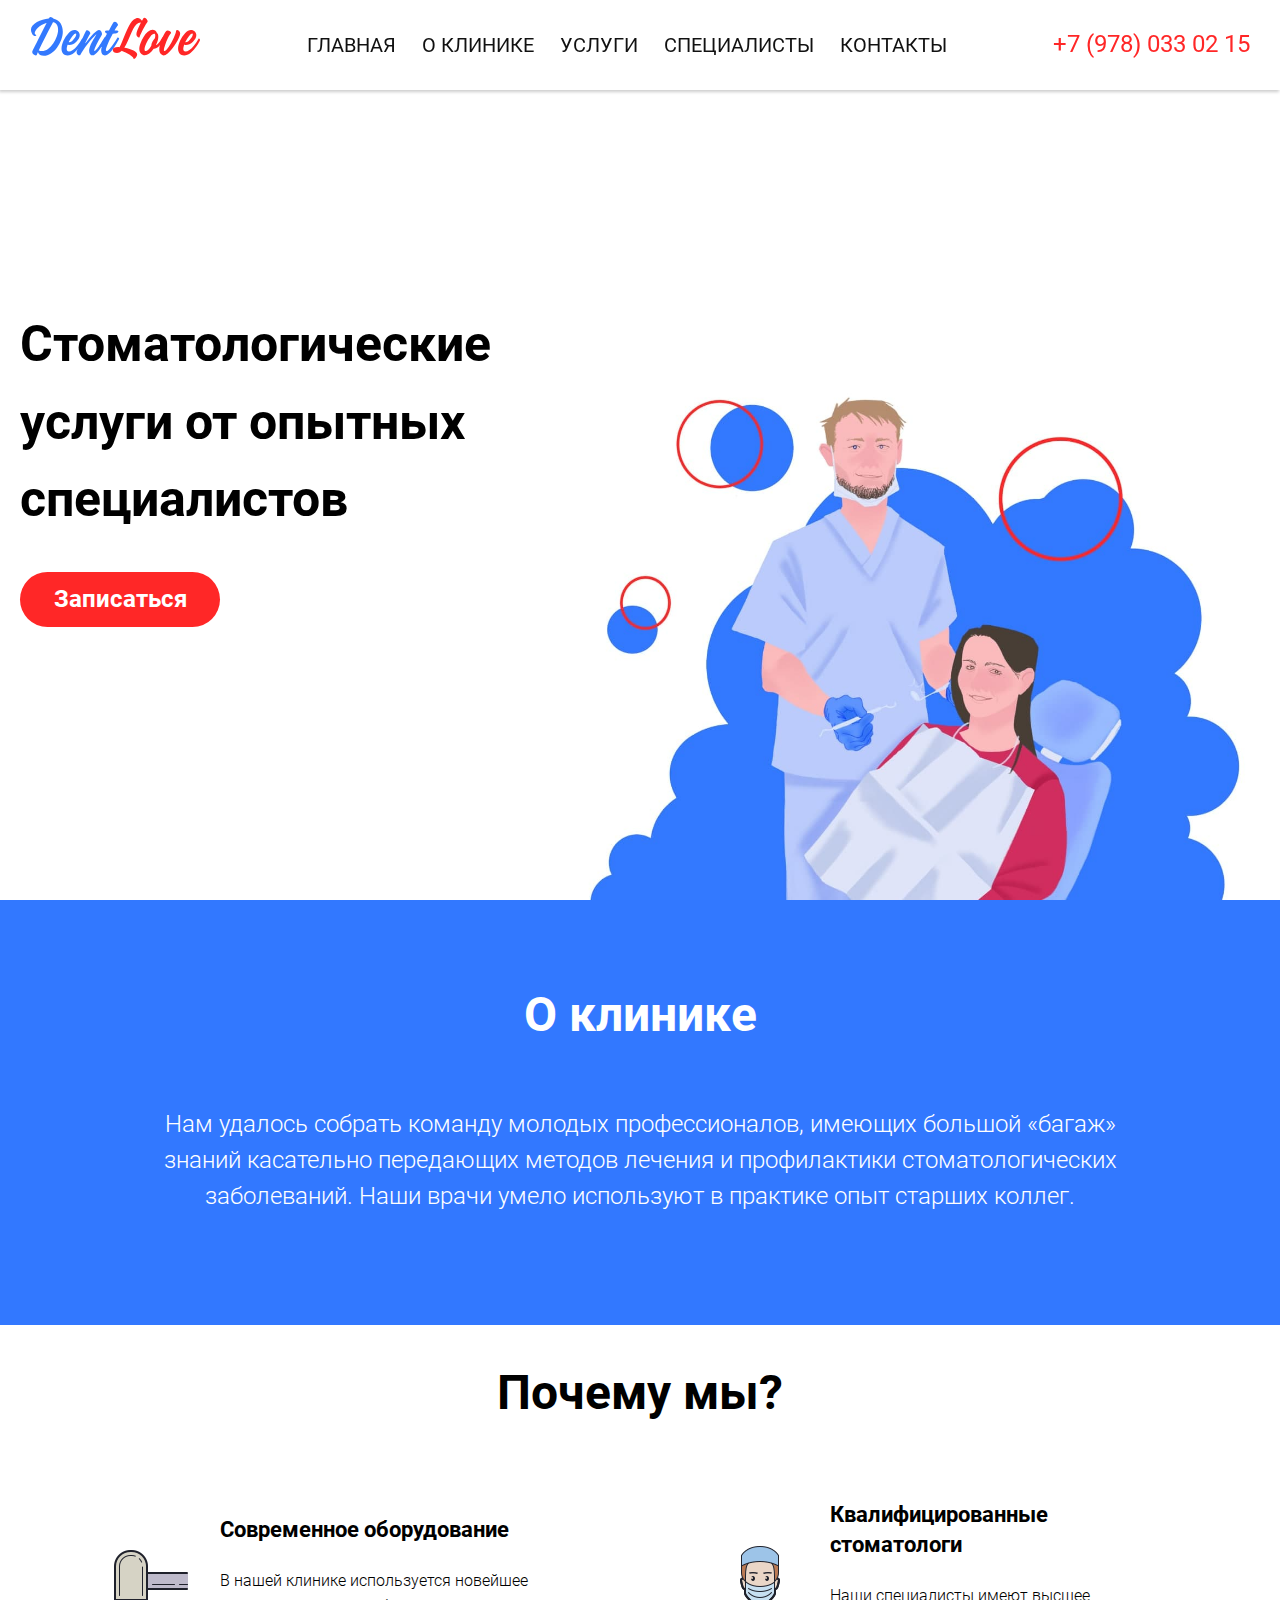
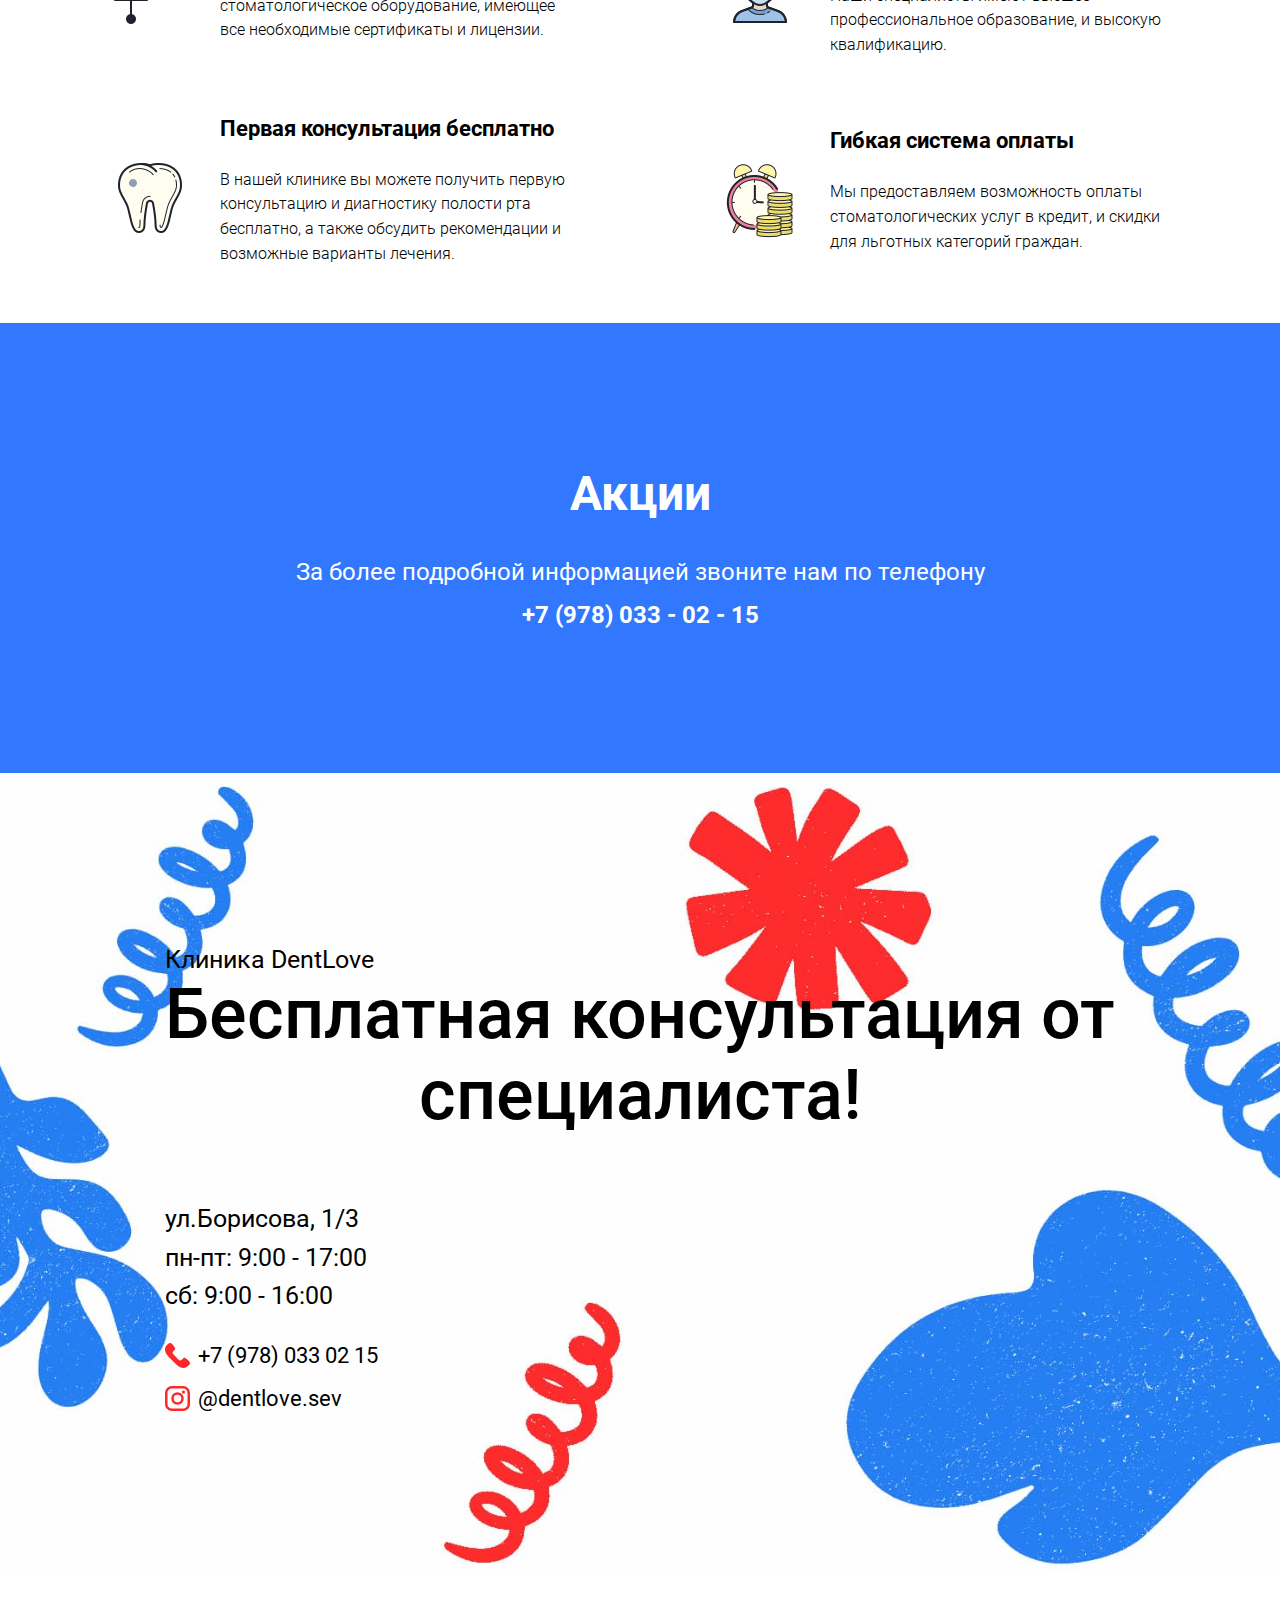
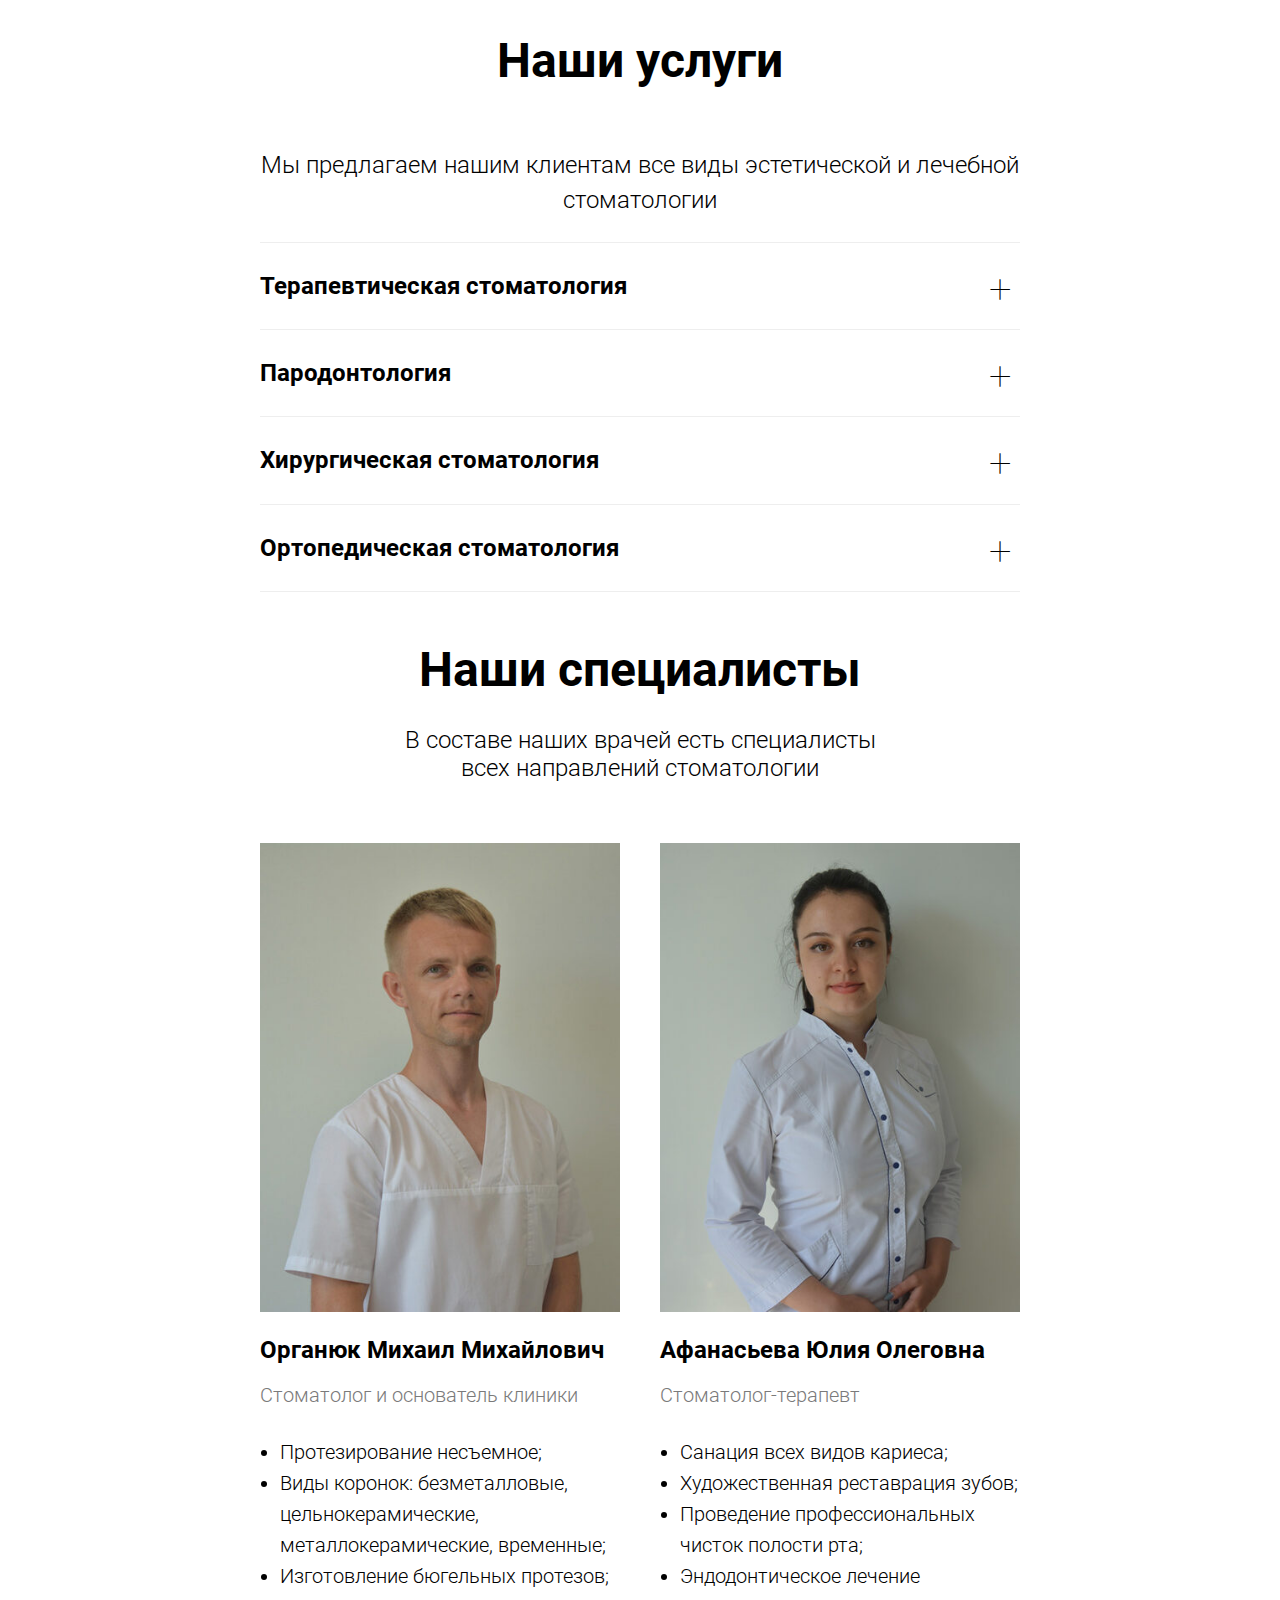
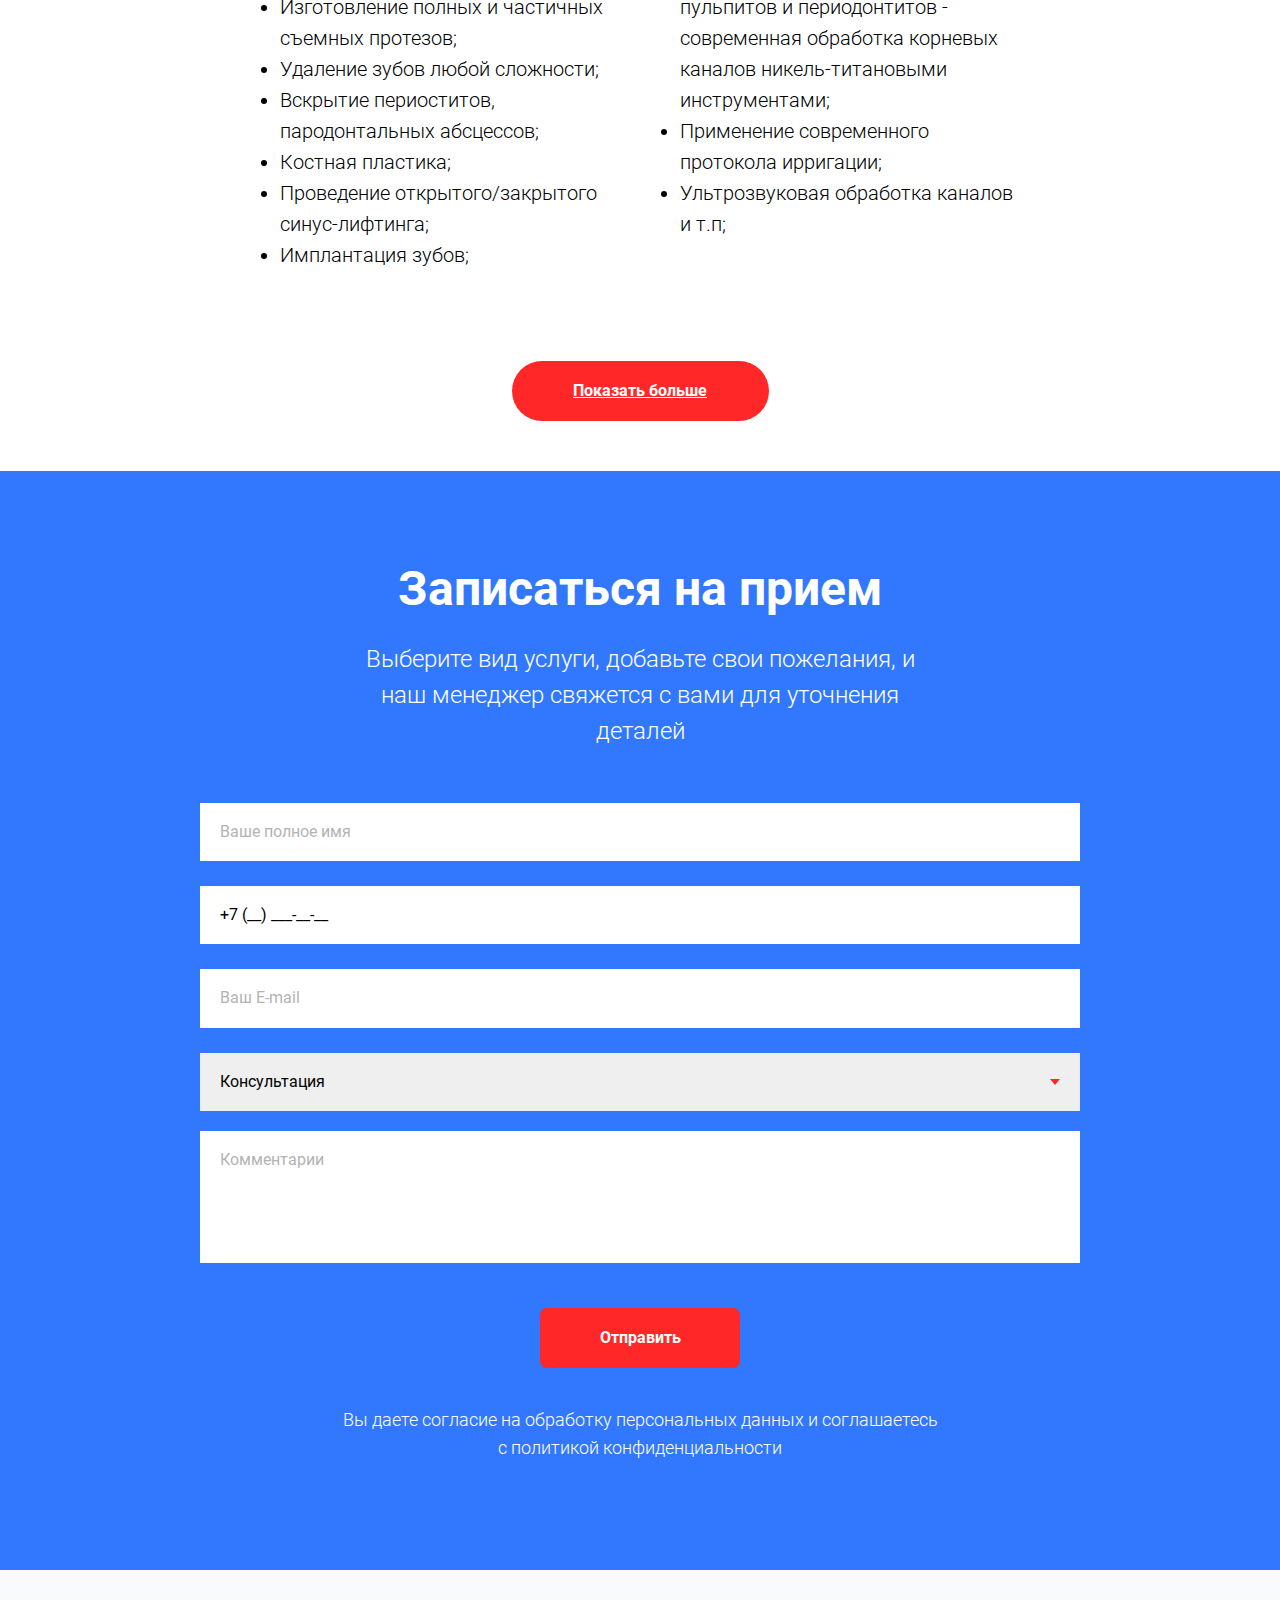
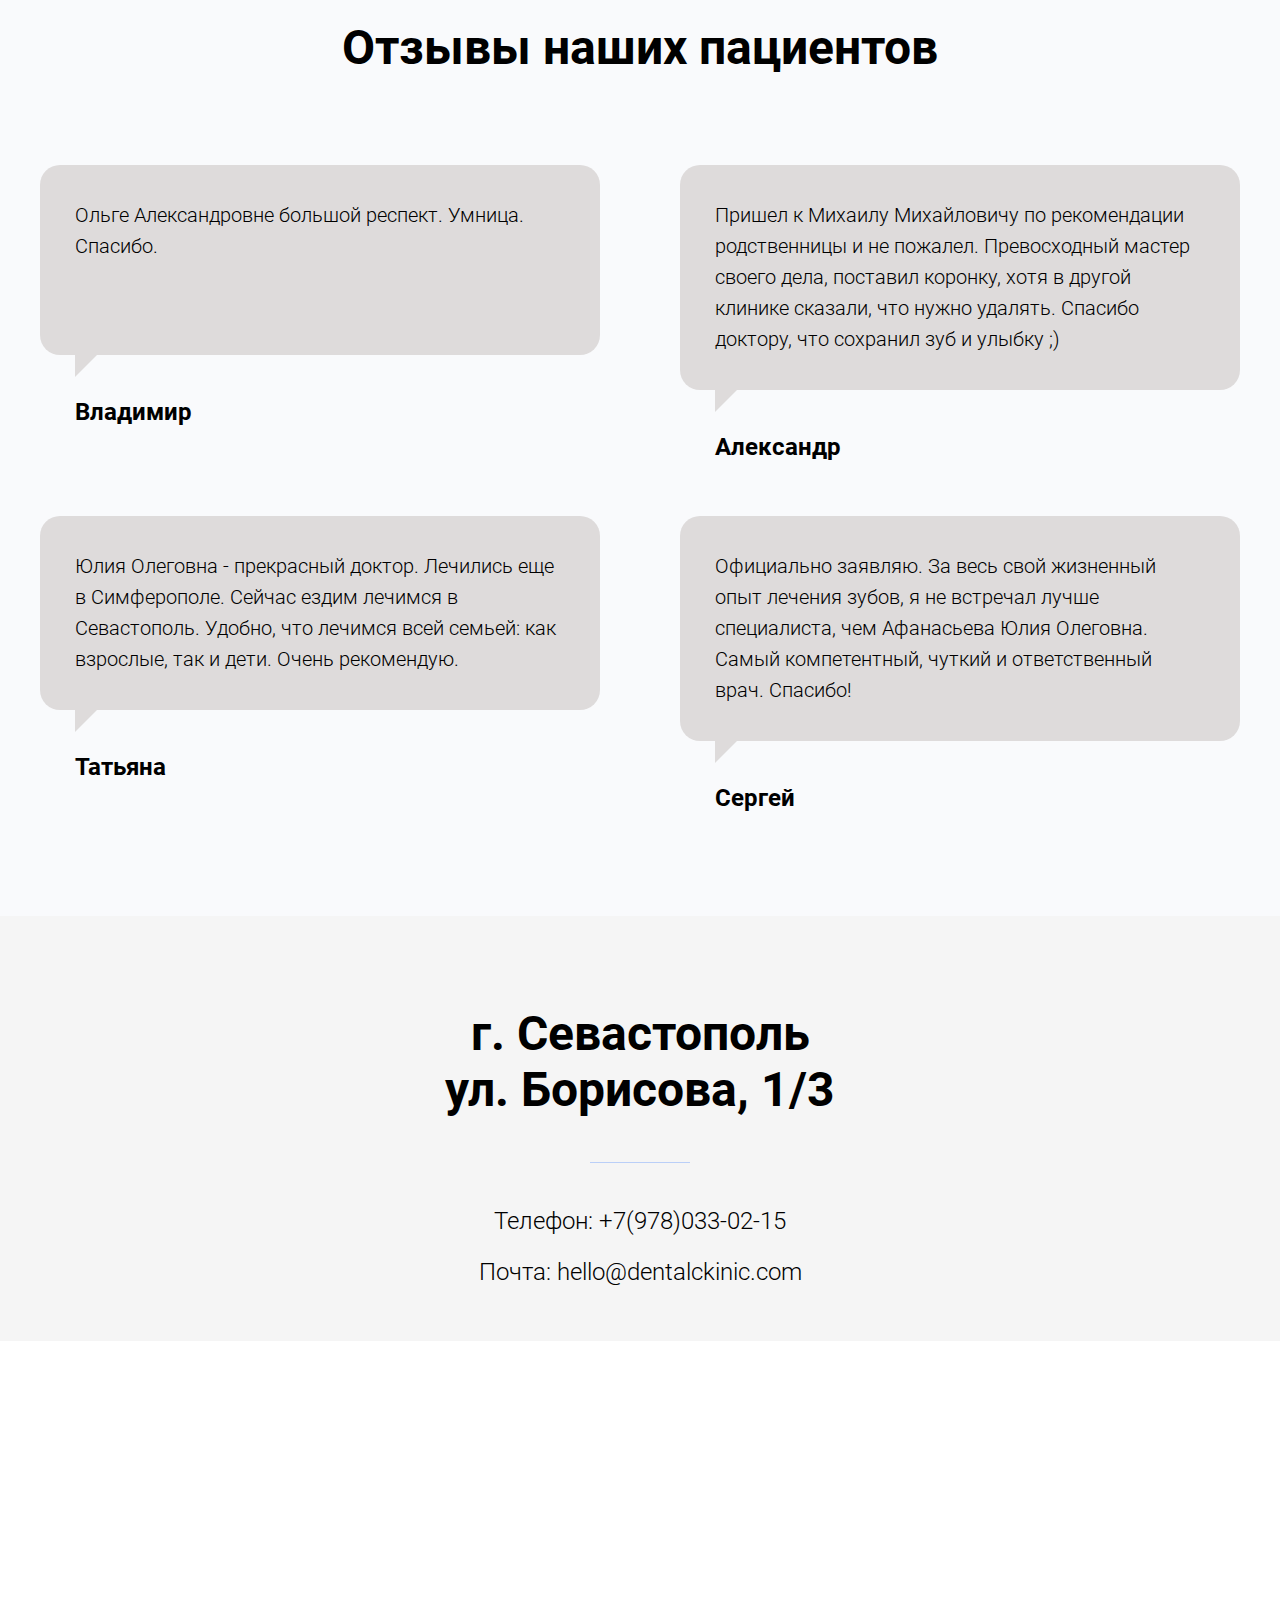
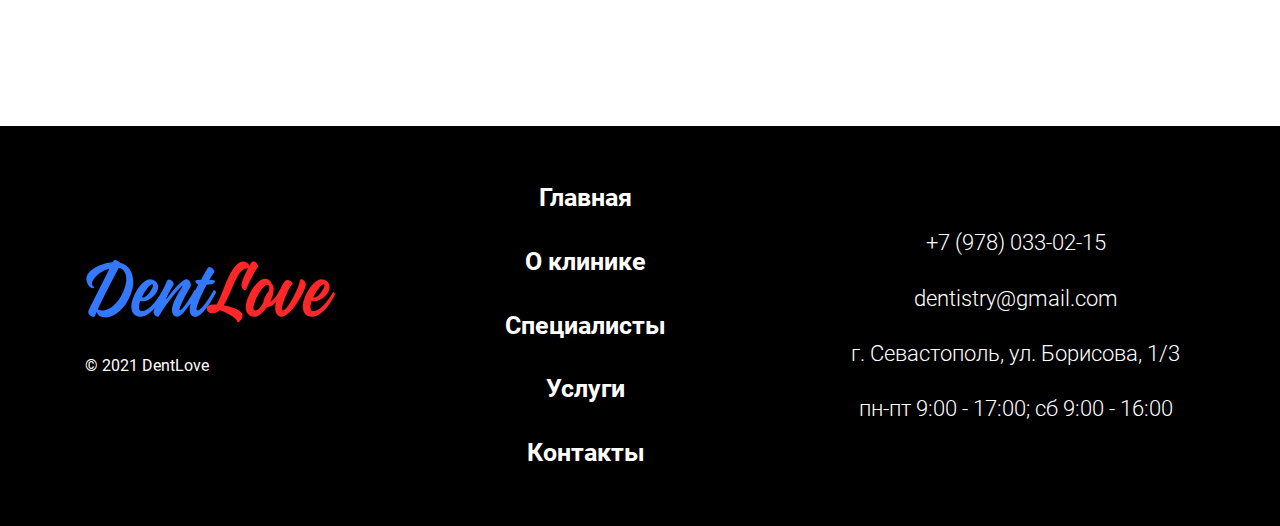
==== commit 210bc36b: "добавляет баннер на десктоп" ====
--- a/index.html
+++ b/index.html
@@ -121,7 +121,27 @@
       <a class="special-offer__link" href="tel:+79780330215">+7 (978) 033 - 02 - 15</a>
     </section>
 
-    <section class="gallery">
+    <section class="banner">
+      <div class="container banner__container">
+        <div class="banner-header__container">
+            <p class="banner-header__info">Клиника DentLove</p>
+            <h2 class="section-header banner-header">Бесплатная консультация от специалиста!</h2>
+        
+
+            <address class="banner__address">
+              ул.Борисова, 1/3
+            </address>
+            <p class="banner__work-time">пн-пт: 9:00 - 17:00 сб: 9:00 - 16:00</p>
+            <a class="banner__link" href="tel:+79780330215">
+              <img class="banner__link-img" src="./img/phone.svg" alt="">
+              +7 (978) 033 02 15
+            </a>
+            <a class="banner__link" href="https://instagram.com/dentlove.sev">
+              <img class="banner__link-img" src="./img/instagram.svg" alt="">
+              @dentlove.sev
+            </a>
+        </div>
+      </div>
     </section>
 
     <section class="service container">
--- a/css/index.min.css
+++ b/css/index.min.css
@@ -1,2 +1,2 @@
-html{line-height:1.15;-webkit-text-size-adjust:100%}body{margin:0}main{display:block}h1{font-size:2em;margin:0.67em 0}hr{-webkit-box-sizing:content-box;box-sizing:content-box;height:0;overflow:visible}pre{font-family:monospace, monospace;font-size:1em}a{background-color:transparent}abbr[title]{border-bottom:none;text-decoration:underline;-webkit-text-decoration:underline dotted;text-decoration:underline dotted}b,strong{font-weight:bolder}code,kbd,samp{font-family:monospace, monospace;font-size:1em}small{font-size:80%}sub,sup{font-size:75%;line-height:0;position:relative;vertical-align:baseline}sub{bottom:-0.25em}sup{top:-0.5em}img{border-style:none}button,input,optgroup,select,textarea{font-family:inherit;font-size:100%;line-height:1.15;margin:0}button,input{overflow:visible}button,select{text-transform:none}button,[type="button"],[type="reset"],[type="submit"]{-webkit-appearance:button}button::-moz-focus-inner,[type="button"]::-moz-focus-inner,[type="reset"]::-moz-focus-inner,[type="submit"]::-moz-focus-inner{border-style:none;padding:0}button:-moz-focusring,[type="button"]:-moz-focusring,[type="reset"]:-moz-focusring,[type="submit"]:-moz-focusring{outline:1px dotted ButtonText}fieldset{padding:0.35em 0.75em 0.625em}legend{-webkit-box-sizing:border-box;box-sizing:border-box;color:inherit;display:table;max-width:100%;padding:0;white-space:normal}progress{vertical-align:baseline}textarea{overflow:auto}[type="checkbox"],[type="radio"]{-webkit-box-sizing:border-box;box-sizing:border-box;padding:0}[type="number"]::-webkit-inner-spin-button,[type="number"]::-webkit-outer-spin-button{height:auto}[type="search"]{-webkit-appearance:textfield;outline-offset:-2px}[type="search"]::-webkit-search-decoration{-webkit-appearance:none}::-webkit-file-upload-button{-webkit-appearance:button;font:inherit}details{display:block}summary{display:list-item}template{display:none}[hidden]{display:none}@font-face{font-family:'Roboto';src:url("../fonts/Roboto-MediumItalic.eot");src:local("Roboto Medium Italic"),local("Roboto-MediumItalic"),url("../fonts/Roboto-MediumItalic.eot?#iefix") format("embedded-opentype"),url("../fonts/Roboto-MediumItalic.woff") format("woff"),url("../fonts/Roboto-MediumItalic.ttf") format("truetype");font-weight:500;font-style:italic}@font-face{font-family:'Roboto';src:url("../fonts/Roboto-Italic.eot");src:local("Roboto Italic"),local("Roboto-Italic"),url("../fonts/Roboto-Italic.eot?#iefix") format("embedded-opentype"),url("../fonts/Roboto-Italic.woff") format("woff"),url("../fonts/Roboto-Italic.ttf") format("truetype");font-weight:normal;font-style:italic}@font-face{font-family:'Roboto';src:url("../fonts/Roboto-Bold.eot");src:local("Roboto Bold"),local("Roboto-Bold"),url("../fonts/Roboto-Bold.eot?#iefix") format("embedded-opentype"),url("../fonts/Roboto-Bold.woff") format("woff"),url("../fonts/Roboto-Bold.ttf") format("truetype");font-weight:bold;font-style:normal}@font-face{font-family:'Roboto';src:url("../fonts/Roboto-Regular.eot");src:local("Roboto"),local("Roboto-Regular"),url("../fonts/Roboto-Regular.eot?#iefix") format("embedded-opentype"),url("../fonts/Roboto-Regular.woff") format("woff"),url("../fonts/Roboto-Regular.ttf") format("truetype");font-weight:normal;font-style:normal}@font-face{font-family:'Roboto';src:url("../fonts/Roboto-Medium.eot");src:local("Roboto Medium"),local("Roboto-Medium"),url("../fonts/Roboto-Medium.eot?#iefix") format("embedded-opentype"),url("../fonts/Roboto-Medium.woff") format("woff"),url("../fonts/Roboto-Medium.ttf") format("truetype");font-weight:500;font-style:normal}@font-face{font-family:'Roboto';src:url("../fonts/Roboto-BoldItalic.eot");src:local("Roboto Bold Italic"),local("Roboto-BoldItalic"),url("../fonts/Roboto-BoldItalic.eot?#iefix") format("embedded-opentype"),url("../fonts/Roboto-BoldItalic.woff") format("woff"),url("../fonts/Roboto-BoldItalic.ttf") format("truetype");font-weight:bold;font-style:italic}@font-face{font-family:'Roboto';src:url("../fonts/Roboto-ThinItalic.eot");src:local("Roboto Thin Italic"),local("Roboto-ThinItalic"),url("../fonts/Roboto-ThinItalic.eot?#iefix") format("embedded-opentype"),url("../fonts/Roboto-ThinItalic.woff") format("woff"),url("../fonts/Roboto-ThinItalic.ttf") format("truetype");font-weight:100;font-style:italic}@font-face{font-family:'Roboto';src:url("../fonts/Roboto-Black.eot");src:local("Roboto Black"),local("Roboto-Black"),url("../fonts/Roboto-Black.eot?#iefix") format("embedded-opentype"),url("../fonts/Roboto-Black.woff") format("woff"),url("../fonts/Roboto-Black.ttf") format("truetype");font-weight:900;font-style:normal}@font-face{font-family:'Roboto';src:url("../fonts/Roboto-Light.eot");src:local("Roboto Light"),local("Roboto-Light"),url("../fonts/Roboto-Light.eot?#iefix") format("embedded-opentype"),url("../fonts/Roboto-Light.woff") format("woff"),url("../fonts/Roboto-Light.ttf") format("truetype");font-weight:300;font-style:normal}@font-face{font-family:'Roboto';src:url("../fonts/Roboto-LightItalic.eot");src:local("Roboto Light Italic"),local("Roboto-LightItalic"),url("../fonts/Roboto-LightItalic.eot?#iefix") format("embedded-opentype"),url("../fonts/Roboto-LightItalic.woff") format("woff"),url("../fonts/Roboto-LightItalic.ttf") format("truetype");font-weight:300;font-style:italic}@font-face{font-family:'Roboto';src:url("../fonts/Roboto-BlackItalic.eot");src:local("Roboto Black Italic"),local("Roboto-BlackItalic"),url("../fonts/Roboto-BlackItalic.eot?#iefix") format("embedded-opentype"),url("../fonts/Roboto-BlackItalic.woff") format("woff"),url("../fonts/Roboto-BlackItalic.ttf") format("truetype");font-weight:900;font-style:italic}@font-face{font-family:'Roboto';src:url("../fonts/Roboto-Thin.eot");src:local("Roboto Thin"),local("Roboto-Thin"),url("../fonts/Roboto-Thin.eot?#iefix") format("embedded-opentype"),url("../fonts/Roboto-Thin.woff") format("woff"),url("../fonts/Roboto-Thin.ttf") format("truetype");font-weight:100;font-style:normal}body{font-family:'Roboto', sans-serif}*{-webkit-box-sizing:border-box;box-sizing:border-box}.container{max-width:1220px;margin:auto}.section-header{font-size:48px;text-align:center;margin:0}@media (max-width: 400px){.section-header{font-size:40px}}.header{position:fixed;top:0;background-color:#fff;width:100%;height:90px;padding:0 10px;-webkit-box-shadow:-1px 2px 3px rgba(0,0,0,0.2);box-shadow:-1px 2px 3px rgba(0,0,0,0.2);z-index:100}.header .container{display:-webkit-box;display:-ms-flexbox;display:flex;-webkit-box-align:center;-ms-flex-align:center;align-items:center;-webkit-box-pack:justify;-ms-flex-pack:justify;justify-content:space-between;height:100%}.hamburger-menu{display:none}.logo__img{width:170px}.navbar{max-width:640px;width:100%;margin:0px 10px}.navbar__list{padding:0;display:-webkit-box;display:-ms-flexbox;display:flex;list-style:none;-webkit-box-pack:justify;-ms-flex-pack:justify;justify-content:space-between}.navbar__link{color:#111111;font-size:20px;text-transform:uppercase;text-decoration:none}.navbar__link:hover{-webkit-transition:color .2s;transition:color .2s;color:#ff2727}.phone{max-width:215px;min-width:155px;text-align:center}.phone__link{text-decoration:none;font-size:24px;color:#ff2727}@media (max-width: 1100px){.header .logo{margin-right:10px}.header .logo__img{width:130px}.header .navbar__link{font-size:18px}.header .phone__link{font-size:18px}}@media (max-width: 860px){.header{display:none}.hamburger-menu{display:block;z-index:100}#menu__toggle{opacity:0}#menu__toggle:checked ~ .menu__btn>span{-webkit-transform:rotate(45deg);transform:rotate(45deg)}#menu__toggle:checked ~ .menu__btn>span::before{top:0;-webkit-transform:rotate(0);transform:rotate(0)}#menu__toggle:checked ~ .menu__btn>span::after{top:0;-webkit-transform:rotate(90deg);transform:rotate(90deg)}#menu__toggle:checked ~ .menu__box{visibility:visible;left:0}.menu__btn{display:-webkit-box;display:-ms-flexbox;display:flex;-webkit-box-align:center;-ms-flex-align:center;align-items:center;-webkit-box-pack:center;-ms-flex-pack:center;justify-content:center;position:fixed;top:20px;left:20px;width:40px;height:40px;cursor:pointer;z-index:101;background-color:#f5f5f5;border-radius:100%}.menu__btn>span,.menu__btn>span::before,.menu__btn>span::after{display:block;position:absolute;width:22px;height:2px;background-color:#616161;-webkit-transition-duration:.25s;transition-duration:.25s}.menu__btn>span::before{content:'';top:-8px}.menu__btn>span::after{content:'';top:8px}.menu__box{display:block;position:fixed;visibility:hidden;top:0;left:-100%;width:300px;height:100%;margin:0;padding:80px 0;list-style:none;background-color:#f5f5f5;-webkit-box-shadow:1px 0px 6px rgba(0,0,0,0.2);box-shadow:1px 0px 6px rgba(0,0,0,0.2);-webkit-transition-duration:.25s;transition-duration:.25s;z-index:100}.menu__item{display:block;padding:12px 24px;color:#333;font-family:'Roboto', sans-serif;font-size:20px;font-weight:600;text-decoration:none;-webkit-transition-duration:.25s;transition-duration:.25s}.menu__item:hover{color:#ff2727}}.main-screen{height:100vh;background-image:url("../img/main-screen-bg.jpg");background-position:center center;background-attachment:scroll;background-repeat:no-repeat;display:-webkit-box;display:-ms-flexbox;display:flex;-webkit-box-align:center;-ms-flex-align:center;align-items:center;background-position-x:100%;background-position-y:100%;background-size:1000px;display:flex;align-items:center}.main-screen .action{width:100%}.main-screen .action__header{display:block;max-width:475px;font-size:50px;line-height:1.55;font-weight:700}.main-screen .action__btn{width:200px;height:55px;border:none;color:#ffffff;font-size:24px;font-weight:600;border-radius:30px;background-color:#ff2727;-webkit-transition:background-color 0.2s ease-in-out;transition:background-color 0.2s ease-in-out}.main-screen .action__btn:hover{cursor:pointer;background-color:#e73b3b}.main-screen .action__btn:active{background-color:#d80c0c}@media (max-width: 1650px){.main-screen{background-size:800px}}@media (max-width: 1300px){.main-screen{background-size:700px}.main-screen .action{margin-left:20px}}@media (max-width: 1100px){.main-screen{background-size:600px}.main-screen .action{margin-left:40px}.main-screen .action__header{font-size:40px}.main-screen .action__btn{font-size:18px}}@media (max-width: 940px){.main-screen{background-size:550px;background-position-x:110%}}@media (max-width: 850px){.main-screen .action__header{max-width:325px;font-size:35px}}@media (max-width: 810px){.main-screen{background:none;-webkit-box-pack:center;-ms-flex-pack:center;justify-content:center}.main-screen .action{margin:0 20px;display:-webkit-box;display:-ms-flexbox;display:flex;-webkit-box-orient:vertical;-webkit-box-direction:normal;-ms-flex-direction:column;flex-direction:column;-webkit-box-pack:center;-ms-flex-pack:center;justify-content:center;-webkit-box-align:center;-ms-flex-align:center;align-items:center}.main-screen .action__header{max-width:475px;font-size:50px;text-align:center;display:inline}}@media (max-width: 500px){.main-screen .action__header{max-width:475px;font-size:30px;text-align:center;display:inline}.main-screen .action__btn{width:170px;font-size:16px}}.info{height:425px;background-color:#3278ff;color:#fff;display:-webkit-box;display:-ms-flexbox;display:flex;-webkit-box-pack:center;-ms-flex-pack:center;justify-content:center}.info__header{margin-bottom:40px}.info__description{font-size:24px;text-align:center;max-width:960px;display:inline-block;line-height:1.50;font-weight:300}@media (max-width: 1000px){.info__description{padding:0 30px}}@media (max-width: 570px){.info__description{font-size:20px}}@media (max-width: 480px){.info__header{margin-bottom:20px}}@media (max-width: 480px){.info__description{padding:0 10px}}@media (max-width: 400px){.info__description{font-size:18px}}.advantages .container{display:-webkit-box;display:-ms-flexbox;display:flex;-ms-flex-wrap:wrap;flex-wrap:wrap;-ms-flex-pack:distribute;justify-content:space-around;-webkit-box-align:center;-ms-flex-align:center;align-items:center;margin-top:80px}.advantages__header{margin:40px 0px}.advantages__container{display:-webkit-box;display:-ms-flexbox;display:flex;max-width:470px;-webkit-box-align:center;-ms-flex-align:center;align-items:center;-webkit-box-pack:justify;-ms-flex-pack:justify;justify-content:space-between;padding-bottom:40px}.advantages__img{width:100px;height:100px}.advantages__info{padding-left:20px}.advantages__title{font-size:22px;line-height:1.35;margin:0;padding-bottom:8px}.advantages__description{font-size:16px;line-height:1.55;font-weight:300}@media (max-width: 480px){.advantages__container{padding-left:20px;padding-right:20px;-webkit-box-align:start;-ms-flex-align:start;align-items:flex-start}}@media (max-width: 400px){.advantages__img{width:80px;height:80px}.advantages__title{overflow-wrap:break-word;word-wrap:break-word;-webkit-hyphens:auto;-ms-hyphens:auto;hyphens:auto;word-break:break-word}}.special-offer{height:450px;background-color:#3278ff;color:#fff;display:-webkit-box;display:-ms-flexbox;display:flex;-webkit-box-align:center;-ms-flex-align:center;align-items:center;-webkit-box-pack:center;-ms-flex-pack:center;justify-content:center;-webkit-box-orient:vertical;-webkit-box-direction:normal;-ms-flex-direction:column;flex-direction:column}.special-offer__header{padding-bottom:38px}.special-offer__descr{font-size:24px;margin:0;padding-bottom:15px}.special-offer__link{font-size:24px;text-decoration:none;color:#fff;font-weight:700}@media (max-width: 700px){.special-offer__descr{text-align:center;padding:0 10px;margin-bottom:10px}}@media (max-width: 480px){.special-offer{height:350px}.special-offer__descr{font-size:20px}.special-offer__link{font-size:20px}}.service{display:-webkit-box;display:-ms-flexbox;display:flex;-webkit-box-orient:vertical;-webkit-box-direction:normal;-ms-flex-direction:column;flex-direction:column;-webkit-box-align:center;-ms-flex-align:center;align-items:center}.service__header{margin:60px 0}.service__description{font-size:24px;font-weight:300;display:inline-block;line-height:1.45;max-width:760px;text-align:center;margin-top:0}.service__details-container{max-width:760px;width:100%}.service__details{-webkit-transition:all 1s;transition:all 1s;border-top:1px solid #eee;position:relative}.service__details:last-child{border-bottom:1px solid #eee}.service__summary{font-size:24px;font-weight:600;line-height:1.35;padding:27px 50px 27px 0}.service__summary:hover{cursor:pointer}.service__list{list-style:'—';font-size:20px;font-weight:300}.service__item{padding-left:10px}.service details summary::-webkit-details-marker{display:none}.service details>summary{list-style:none}.service details summary:after{content:"+";color:black;position:absolute;font-size:40px;line-height:1;right:0;font-weight:200;-webkit-transform-origin:center;transform-origin:center;-webkit-transition:200ms linear;transition:200ms linear;text-align:center;width:40px;height:40px;border-radius:100px}.service details:hover summary:after{background-color:#eee}.service details[open] summary:after{-webkit-transform:rotate(45deg);transform:rotate(45deg)}@media (max-width: 810px){.service__details-container{padding:0 20px}.service details summary:after{top:20px}}@media (max-width: 630px){.service__header{margin:40px 0}.service__description{font-size:20px}.service__summary{font-size:20px}.service__list{font-size:18px}}.specialist{margin-top:50px;margin-bottom:50px;display:-webkit-box;display:-ms-flexbox;display:flex;-webkit-box-orient:vertical;-webkit-box-direction:normal;-ms-flex-direction:column;flex-direction:column;-webkit-box-align:center;-ms-flex-align:center;align-items:center}.specialist__description{font-size:24px;display:inline-block;max-width:540px;padding:0 10px;text-align:center;margin:30px 0;font-weight:300}.specialist__container{display:-webkit-box;display:-ms-flexbox;display:flex;-ms-flex-wrap:wrap;flex-wrap:wrap;-webkit-box-align:start;-ms-flex-align:start;align-items:flex-start;margin-top:30px;margin-bottom:50px}.specialist__card{margin:0 20px 20px 20px;max-width:360px}.specialist__photo{max-width:360px}.specialist__name{font-size:24px;font-weight:700;margin:20px 0}.specialist__position{font-size:20px;font-weight:300;margin-bottom:30px;color:#7A7A7A}.specialist__service{font-size:20px;font-weight:300;padding-left:20px;line-height:1.55}.specialist__more-btn{color:#ffffff;background-color:#ff2727;font-size:16px;font-weight:700;height:60px;display:-webkit-box;display:-ms-flexbox;display:flex;-webkit-box-align:center;-ms-flex-align:center;align-items:center;-webkit-box-pack:center;-ms-flex-pack:center;justify-content:center;max-width:257px;width:100%;border-radius:30px}.specialist__more-btn:hover{cursor:pointer}.specialist-page-main{margin-top:155px}.specialist-page__header{color:#3278ff}.specialist-page__description{max-width:100%;margin-bottom:10px}.specialist-page__link{color:#000;text-decoration:none;font-size:24px;display:inline-block;padding:0 10px;text-align:center;margin-bottom:30px;font-weight:300;border-bottom:1px solid #000}@media (max-width: 860px){.specialist-page-main{margin-top:70px}}@media (max-width: 799px){.specialist__container{-webkit-box-align:center;-ms-flex-align:center;align-items:center;-webkit-box-pack:center;-ms-flex-pack:center;justify-content:center}}@media (max-width: 480px){.specialist .section-header{padding:0 10px}.specialist__description{font-size:20px}.specialist__container{margin-bottom:20px}.specialist__card{display:-webkit-box;display:-ms-flexbox;display:flex;-webkit-box-orient:vertical;-webkit-box-direction:normal;-ms-flex-direction:column;flex-direction:column;-webkit-box-align:center;-ms-flex-align:center;align-items:center;-webkit-box-pack:center;-ms-flex-pack:center;justify-content:center}.specialist__photo{max-width:260px}.specialist__name{font-size:20px;text-align:center}.specialist__position{font-size:20px;margin-top:0px;margin-bottom:0px;text-align:center}.specialist__service{font-size:17px}}@media (max-width: 350px){.specialist__more-btn{font-size:14px;font-weight:500;height:55px;max-width:190px}}.review{background-color:#f9fafc;padding:50px 0}.review .section-header{margin-bottom:90px}.review__container{display:-webkit-box;display:-ms-flexbox;display:flex;-ms-flex-wrap:wrap;flex-wrap:wrap;-webkit-box-pack:justify;-ms-flex-pack:justify;justify-content:space-between}.review__item{margin:0 10px 30px 10px}.review__text{display:block;max-width:560px;width:100%;padding:35px;font-size:20px;line-height:1.55;font-weight:300;background:#dedbdb;min-height:190px;border-radius:20px;margin:0;position:relative}.review__text::before{content:'';display:block;position:absolute;width:0;height:0;bottom:-22px;border:12px solid;border-color:#dedbdb transparent transparent #dedbdb}.review__name{margin-left:35px;color:#000000;font-size:24px;padding-top:20px;font-weight:700}@media (max-width: 1160px){.review__container{-ms-flex-pack:distribute;justify-content:space-around}.review__text{max-width:480px}}@media (max-width: 595px){.review .section-header{margin-bottom:50px}.review__text{font-size:18px}}@media (max-width: 420px){.review__name{font-size:22px}}.enroll{padding-top:90px;padding-bottom:90px;background-color:#3278ff;display:-webkit-box;display:-ms-flexbox;display:flex;-webkit-box-orient:vertical;-webkit-box-direction:normal;-ms-flex-direction:column;flex-direction:column;-webkit-box-pack:center;-ms-flex-pack:center;justify-content:center;-webkit-box-align:center;-ms-flex-align:center;align-items:center}.enroll .section-header{color:white}.enroll__description{color:white;display:inline-block;max-width:550px;font-size:24px;font-weight:300;line-height:1.5;text-align:center}.enroll__form{display:-webkit-box;display:-ms-flexbox;display:flex;-webkit-box-align:center;-ms-flex-align:center;align-items:center;-webkit-box-orient:vertical;-webkit-box-direction:normal;-ms-flex-direction:column;flex-direction:column;-webkit-box-pack:center;-ms-flex-pack:center;justify-content:center;margin-top:30px}.enroll__form-item{margin-bottom:25px;width:100%;padding:20px 20px 20px 20px;border:none;width:880px}.enroll__form-item:focus{outline-color:#ff2727}.enroll__form-item::-webkit-input-placeholder{color:#B3B3B3}.enroll__form-item:-ms-input-placeholder{color:#B3B3B3}.enroll__form-item::-ms-input-placeholder{color:#B3B3B3}.enroll__form-item::placeholder{color:#B3B3B3}.enroll__form__select{cursor:pointer;position:relative;-webkit-appearance:none;-moz-appearance:none;appearance:none;margin:0}.enroll__form__select-wrapp{width:100%;position:relative;margin-bottom:20px}.enroll__form__select-wrapp::after{content:' ';width:0;height:0;border-style:solid;border-width:6px 5px 0 5px;border-color:#000 transparent transparent transparent;position:absolute;right:20px;top:0;bottom:0;margin:auto;pointer-events:none;border-top-color:#ff2727}.enroll__form__textarea{resize:none}.enroll__form__submit{color:#ffffff;background-color:#ff2727;width:200px;height:60px;display:-webkit-box;display:-ms-flexbox;display:flex;-webkit-box-align:center;-ms-flex-align:center;align-items:center;-webkit-box-pack:center;-ms-flex-pack:center;justify-content:center;border:none;border-radius:7px;font-weight:700;cursor:pointer;margin:20px 0}.enroll__form__police{font-size:18px;font-weight:300;color:#fff;line-height:1.55;display:inline-block;width:600px;text-align:center}@media (max-width: 930px){.enroll__description{font-size:20px}.enroll__form{padding:0 30px}.enroll__form-item{width:100%}}@media (max-width: 670px){.enroll__form{max-width:100%}.enroll__form__police{display:inline;padding:0 20px;text-align:center;width:100%}}@media (max-width: 530px){.enroll{padding-top:40px;padding-bottom:40px}.enroll__description{font-size:18px;text-align:center;padding:0 20px}.enroll__form__police{font-size:16px}.enroll__form__submit{width:100%}}.map{background-color:#f5f5f5;padding-top:90px;padding-bottom:30px;text-align:center}.map__header{display:inline-block;max-width:400px}.map__line{max-width:100px;width:100%;height:1px;background-color:#3278ff;opacity:0.3;margin:45px auto}.map__phone,.map__mail{font-size:24px;font-weight:300}.map__link{text-decoration:none;color:#000}#map{width:100%;height:385px}@media (max-width: 400px){.map{padding-top:60px}.map__header{padding:0 20px}.map__phone,.map__mail{font-size:20px}.map__line{margin:30px auto}}.footer{min-height:400px;width:100%;background-color:#000;color:#fff;display:-webkit-box;display:-ms-flexbox;display:flex;-webkit-box-align:center;-ms-flex-align:center;align-items:center;-ms-flex-pack:distribute;justify-content:space-around;-ms-flex-wrap:wrap;flex-wrap:wrap;padding:30px 0}.footer__logo{width:250px}.footer__navigation-list{padding:0;list-style:none;font-size:25px;font-weight:700;text-align:center}.footer__navigation-link{text-decoration:none;color:#fff}.footer__navigation-item{margin-bottom:35px}.footer__navigation-item:last-child{margin-bottom:0px}.footer__contacts-wrapp{display:-webkit-box;display:-ms-flexbox;display:flex;-webkit-box-orient:vertical;-webkit-box-direction:normal;-ms-flex-direction:column;flex-direction:column;-webkit-box-align:center;-ms-flex-align:center;align-items:center;-webkit-box-pack:center;-ms-flex-pack:center;justify-content:center}.footer__contacts-item{margin:15px;color:#fff;text-decoration:none;font-size:22px;font-weight:300;font-style:normal}@media (max-width: 940px){.footer{-webkit-box-orient:vertical;-webkit-box-direction:reverse;-ms-flex-direction:column-reverse;flex-direction:column-reverse}.footer__logo-container{text-align:center}.footer__logo{width:200px}}@media (max-width: 430px){.footer__contacts-item{text-align:center;font-size:18px}.footer__navigation-list{font-size:20px;margin:20px 0}.footer__logo{width:100%;padding:0 20px;padding-top:20px}}
+html{line-height:1.15;-webkit-text-size-adjust:100%}body{margin:0}main{display:block}h1{font-size:2em;margin:0.67em 0}hr{-webkit-box-sizing:content-box;box-sizing:content-box;height:0;overflow:visible}pre{font-family:monospace, monospace;font-size:1em}a{background-color:transparent}abbr[title]{border-bottom:none;text-decoration:underline;-webkit-text-decoration:underline dotted;text-decoration:underline dotted}b,strong{font-weight:bolder}code,kbd,samp{font-family:monospace, monospace;font-size:1em}small{font-size:80%}sub,sup{font-size:75%;line-height:0;position:relative;vertical-align:baseline}sub{bottom:-0.25em}sup{top:-0.5em}img{border-style:none}button,input,optgroup,select,textarea{font-family:inherit;font-size:100%;line-height:1.15;margin:0}button,input{overflow:visible}button,select{text-transform:none}button,[type="button"],[type="reset"],[type="submit"]{-webkit-appearance:button}button::-moz-focus-inner,[type="button"]::-moz-focus-inner,[type="reset"]::-moz-focus-inner,[type="submit"]::-moz-focus-inner{border-style:none;padding:0}button:-moz-focusring,[type="button"]:-moz-focusring,[type="reset"]:-moz-focusring,[type="submit"]:-moz-focusring{outline:1px dotted ButtonText}fieldset{padding:0.35em 0.75em 0.625em}legend{-webkit-box-sizing:border-box;box-sizing:border-box;color:inherit;display:table;max-width:100%;padding:0;white-space:normal}progress{vertical-align:baseline}textarea{overflow:auto}[type="checkbox"],[type="radio"]{-webkit-box-sizing:border-box;box-sizing:border-box;padding:0}[type="number"]::-webkit-inner-spin-button,[type="number"]::-webkit-outer-spin-button{height:auto}[type="search"]{-webkit-appearance:textfield;outline-offset:-2px}[type="search"]::-webkit-search-decoration{-webkit-appearance:none}::-webkit-file-upload-button{-webkit-appearance:button;font:inherit}details{display:block}summary{display:list-item}template{display:none}[hidden]{display:none}@font-face{font-family:'Roboto';src:url("../fonts/Roboto-MediumItalic.eot");src:local("Roboto Medium Italic"),local("Roboto-MediumItalic"),url("../fonts/Roboto-MediumItalic.eot?#iefix") format("embedded-opentype"),url("../fonts/Roboto-MediumItalic.woff") format("woff"),url("../fonts/Roboto-MediumItalic.ttf") format("truetype");font-weight:500;font-style:italic}@font-face{font-family:'Roboto';src:url("../fonts/Roboto-Italic.eot");src:local("Roboto Italic"),local("Roboto-Italic"),url("../fonts/Roboto-Italic.eot?#iefix") format("embedded-opentype"),url("../fonts/Roboto-Italic.woff") format("woff"),url("../fonts/Roboto-Italic.ttf") format("truetype");font-weight:normal;font-style:italic}@font-face{font-family:'Roboto';src:url("../fonts/Roboto-Bold.eot");src:local("Roboto Bold"),local("Roboto-Bold"),url("../fonts/Roboto-Bold.eot?#iefix") format("embedded-opentype"),url("../fonts/Roboto-Bold.woff") format("woff"),url("../fonts/Roboto-Bold.ttf") format("truetype");font-weight:bold;font-style:normal}@font-face{font-family:'Roboto';src:url("../fonts/Roboto-Regular.eot");src:local("Roboto"),local("Roboto-Regular"),url("../fonts/Roboto-Regular.eot?#iefix") format("embedded-opentype"),url("../fonts/Roboto-Regular.woff") format("woff"),url("../fonts/Roboto-Regular.ttf") format("truetype");font-weight:normal;font-style:normal}@font-face{font-family:'Roboto';src:url("../fonts/Roboto-Medium.eot");src:local("Roboto Medium"),local("Roboto-Medium"),url("../fonts/Roboto-Medium.eot?#iefix") format("embedded-opentype"),url("../fonts/Roboto-Medium.woff") format("woff"),url("../fonts/Roboto-Medium.ttf") format("truetype");font-weight:500;font-style:normal}@font-face{font-family:'Roboto';src:url("../fonts/Roboto-BoldItalic.eot");src:local("Roboto Bold Italic"),local("Roboto-BoldItalic"),url("../fonts/Roboto-BoldItalic.eot?#iefix") format("embedded-opentype"),url("../fonts/Roboto-BoldItalic.woff") format("woff"),url("../fonts/Roboto-BoldItalic.ttf") format("truetype");font-weight:bold;font-style:italic}@font-face{font-family:'Roboto';src:url("../fonts/Roboto-ThinItalic.eot");src:local("Roboto Thin Italic"),local("Roboto-ThinItalic"),url("../fonts/Roboto-ThinItalic.eot?#iefix") format("embedded-opentype"),url("../fonts/Roboto-ThinItalic.woff") format("woff"),url("../fonts/Roboto-ThinItalic.ttf") format("truetype");font-weight:100;font-style:italic}@font-face{font-family:'Roboto';src:url("../fonts/Roboto-Black.eot");src:local("Roboto Black"),local("Roboto-Black"),url("../fonts/Roboto-Black.eot?#iefix") format("embedded-opentype"),url("../fonts/Roboto-Black.woff") format("woff"),url("../fonts/Roboto-Black.ttf") format("truetype");font-weight:900;font-style:normal}@font-face{font-family:'Roboto';src:url("../fonts/Roboto-Light.eot");src:local("Roboto Light"),local("Roboto-Light"),url("../fonts/Roboto-Light.eot?#iefix") format("embedded-opentype"),url("../fonts/Roboto-Light.woff") format("woff"),url("../fonts/Roboto-Light.ttf") format("truetype");font-weight:300;font-style:normal}@font-face{font-family:'Roboto';src:url("../fonts/Roboto-LightItalic.eot");src:local("Roboto Light Italic"),local("Roboto-LightItalic"),url("../fonts/Roboto-LightItalic.eot?#iefix") format("embedded-opentype"),url("../fonts/Roboto-LightItalic.woff") format("woff"),url("../fonts/Roboto-LightItalic.ttf") format("truetype");font-weight:300;font-style:italic}@font-face{font-family:'Roboto';src:url("../fonts/Roboto-BlackItalic.eot");src:local("Roboto Black Italic"),local("Roboto-BlackItalic"),url("../fonts/Roboto-BlackItalic.eot?#iefix") format("embedded-opentype"),url("../fonts/Roboto-BlackItalic.woff") format("woff"),url("../fonts/Roboto-BlackItalic.ttf") format("truetype");font-weight:900;font-style:italic}@font-face{font-family:'Roboto';src:url("../fonts/Roboto-Thin.eot");src:local("Roboto Thin"),local("Roboto-Thin"),url("../fonts/Roboto-Thin.eot?#iefix") format("embedded-opentype"),url("../fonts/Roboto-Thin.woff") format("woff"),url("../fonts/Roboto-Thin.ttf") format("truetype");font-weight:100;font-style:normal}body{font-family:'Roboto', sans-serif}*{-webkit-box-sizing:border-box;box-sizing:border-box}.container{max-width:1220px;margin:auto}.section-header{font-size:48px;text-align:center;margin:0}@media (max-width: 400px){.section-header{font-size:40px}}.header{position:fixed;top:0;background-color:#fff;width:100%;height:90px;padding:0 10px;-webkit-box-shadow:-1px 2px 3px rgba(0,0,0,0.2);box-shadow:-1px 2px 3px rgba(0,0,0,0.2);z-index:100}.header .container{display:-webkit-box;display:-ms-flexbox;display:flex;-webkit-box-align:center;-ms-flex-align:center;align-items:center;-webkit-box-pack:justify;-ms-flex-pack:justify;justify-content:space-between;height:100%}.hamburger-menu{display:none}.logo__img{width:170px}.navbar{max-width:640px;width:100%;margin:0px 10px}.navbar__list{padding:0;display:-webkit-box;display:-ms-flexbox;display:flex;list-style:none;-webkit-box-pack:justify;-ms-flex-pack:justify;justify-content:space-between}.navbar__link{color:#111111;font-size:20px;text-transform:uppercase;text-decoration:none}.navbar__link:hover{-webkit-transition:color .2s;transition:color .2s;color:#ff2727}.phone{max-width:215px;min-width:155px;text-align:center}.phone__link{text-decoration:none;font-size:24px;color:#ff2727}@media (max-width: 1100px){.header .logo{margin-right:10px}.header .logo__img{width:130px}.header .navbar__link{font-size:18px}.header .phone__link{font-size:18px}}@media (max-width: 860px){.header{display:none}.hamburger-menu{display:block;z-index:100}#menu__toggle{opacity:0}#menu__toggle:checked ~ .menu__btn>span{-webkit-transform:rotate(45deg);transform:rotate(45deg)}#menu__toggle:checked ~ .menu__btn>span::before{top:0;-webkit-transform:rotate(0);transform:rotate(0)}#menu__toggle:checked ~ .menu__btn>span::after{top:0;-webkit-transform:rotate(90deg);transform:rotate(90deg)}#menu__toggle:checked ~ .menu__box{visibility:visible;left:0}.menu__btn{display:-webkit-box;display:-ms-flexbox;display:flex;-webkit-box-align:center;-ms-flex-align:center;align-items:center;-webkit-box-pack:center;-ms-flex-pack:center;justify-content:center;position:fixed;top:20px;left:20px;width:40px;height:40px;cursor:pointer;z-index:101;background-color:#f5f5f5;border-radius:100%}.menu__btn>span,.menu__btn>span::before,.menu__btn>span::after{display:block;position:absolute;width:22px;height:2px;background-color:#616161;-webkit-transition-duration:.25s;transition-duration:.25s}.menu__btn>span::before{content:'';top:-8px}.menu__btn>span::after{content:'';top:8px}.menu__box{display:block;position:fixed;visibility:hidden;top:0;left:-100%;width:300px;height:100%;margin:0;padding:80px 0;list-style:none;background-color:#f5f5f5;-webkit-box-shadow:1px 0px 6px rgba(0,0,0,0.2);box-shadow:1px 0px 6px rgba(0,0,0,0.2);-webkit-transition-duration:.25s;transition-duration:.25s;z-index:100}.menu__item{display:block;padding:12px 24px;color:#333;font-family:'Roboto', sans-serif;font-size:20px;font-weight:600;text-decoration:none;-webkit-transition-duration:.25s;transition-duration:.25s}.menu__item:hover{color:#ff2727}}.main-screen{height:100vh;background-image:url("../img/main-screen-bg.jpg");background-position:center center;background-attachment:scroll;background-repeat:no-repeat;display:-webkit-box;display:-ms-flexbox;display:flex;-webkit-box-align:center;-ms-flex-align:center;align-items:center;background-position-x:100%;background-position-y:100%;background-size:1000px;display:flex;align-items:center}.main-screen .action{width:100%}.main-screen .action__header{display:block;max-width:475px;font-size:50px;line-height:1.55;font-weight:700}.main-screen .action__btn{width:200px;height:55px;border:none;color:#ffffff;font-size:24px;font-weight:600;border-radius:30px;background-color:#ff2727;-webkit-transition:background-color 0.2s ease-in-out;transition:background-color 0.2s ease-in-out}.main-screen .action__btn:hover{cursor:pointer;background-color:#e73b3b}.main-screen .action__btn:active{background-color:#d80c0c}@media (max-width: 1650px){.main-screen{background-size:800px}}@media (max-width: 1300px){.main-screen{background-size:700px}.main-screen .action{margin-left:20px}}@media (max-width: 1100px){.main-screen{background-size:600px}.main-screen .action{margin-left:40px}.main-screen .action__header{font-size:40px}.main-screen .action__btn{font-size:18px}}@media (max-width: 940px){.main-screen{background-size:550px;background-position-x:110%}}@media (max-width: 850px){.main-screen .action__header{max-width:325px;font-size:35px}}@media (max-width: 810px){.main-screen{background:none;-webkit-box-pack:center;-ms-flex-pack:center;justify-content:center}.main-screen .action{margin:0 20px;display:-webkit-box;display:-ms-flexbox;display:flex;-webkit-box-orient:vertical;-webkit-box-direction:normal;-ms-flex-direction:column;flex-direction:column;-webkit-box-pack:center;-ms-flex-pack:center;justify-content:center;-webkit-box-align:center;-ms-flex-align:center;align-items:center}.main-screen .action__header{max-width:475px;font-size:50px;text-align:center;display:inline}}@media (max-width: 500px){.main-screen .action__header{max-width:475px;font-size:30px;text-align:center;display:inline}.main-screen .action__btn{width:170px;font-size:16px}}.info{height:425px;background-color:#3278ff;color:#fff;display:-webkit-box;display:-ms-flexbox;display:flex;-webkit-box-pack:center;-ms-flex-pack:center;justify-content:center}.info__header{margin-bottom:40px}.info__description{font-size:24px;text-align:center;max-width:960px;display:inline-block;line-height:1.50;font-weight:300}@media (max-width: 1000px){.info__description{padding:0 30px}}@media (max-width: 570px){.info__description{font-size:20px}}@media (max-width: 480px){.info__header{margin-bottom:20px}}@media (max-width: 480px){.info__description{padding:0 10px}}@media (max-width: 400px){.info__description{font-size:18px}}.advantages .container{display:-webkit-box;display:-ms-flexbox;display:flex;-ms-flex-wrap:wrap;flex-wrap:wrap;-ms-flex-pack:distribute;justify-content:space-around;-webkit-box-align:center;-ms-flex-align:center;align-items:center;margin-top:80px}.advantages__header{margin:40px 0px}.advantages__container{display:-webkit-box;display:-ms-flexbox;display:flex;max-width:470px;-webkit-box-align:center;-ms-flex-align:center;align-items:center;-webkit-box-pack:justify;-ms-flex-pack:justify;justify-content:space-between;padding-bottom:40px}.advantages__img{width:100px;height:100px}.advantages__info{padding-left:20px}.advantages__title{font-size:22px;line-height:1.35;margin:0;padding-bottom:8px}.advantages__description{font-size:16px;line-height:1.55;font-weight:300}@media (max-width: 480px){.advantages__container{padding-left:20px;padding-right:20px;-webkit-box-align:start;-ms-flex-align:start;align-items:flex-start}}@media (max-width: 400px){.advantages__img{width:80px;height:80px}.advantages__title{overflow-wrap:break-word;word-wrap:break-word;-webkit-hyphens:auto;-ms-hyphens:auto;hyphens:auto;word-break:break-word}}.special-offer{height:450px;background-color:#3278ff;color:#fff;display:-webkit-box;display:-ms-flexbox;display:flex;-webkit-box-align:center;-ms-flex-align:center;align-items:center;-webkit-box-pack:center;-ms-flex-pack:center;justify-content:center;-webkit-box-orient:vertical;-webkit-box-direction:normal;-ms-flex-direction:column;flex-direction:column}.special-offer__header{padding-bottom:38px}.special-offer__descr{font-size:24px;margin:0;padding-bottom:15px}.special-offer__link{font-size:24px;text-decoration:none;color:#fff;font-weight:700}@media (max-width: 700px){.special-offer__descr{text-align:center;padding:0 10px;margin-bottom:10px}}@media (max-width: 480px){.special-offer{height:350px}.special-offer__descr{font-size:20px}.special-offer__link{font-size:20px}}.banner{width:100%;height:800px;background-image:url("../img/banner-bg.jpg");background-size:cover;background-position:center;background-repeat:no-repeat;background-clip:content-box}.banner__container{display:-webkit-box;display:-ms-flexbox;display:flex;-webkit-box-orient:vertical;-webkit-box-direction:normal;-ms-flex-direction:column;flex-direction:column;-webkit-box-pack:center;-ms-flex-pack:center;justify-content:center;height:100%}.banner .banner-header{font-weight:500;max-width:950px;font-size:70px;margin-bottom:70px}.banner .banner-header__container{display:-webkit-box;display:-ms-flexbox;display:flex;-webkit-box-align:start;-ms-flex-align:start;align-items:flex-start;-webkit-box-pack:center;-ms-flex-pack:center;justify-content:center;-webkit-box-orient:vertical;-webkit-box-direction:normal;-ms-flex-direction:column;flex-direction:column;margin:0 auto}.banner .banner-header__info{font-size:25px;margin-bottom:0px}.banner__address,.banner__work-time{font-style:normal;font-size:25px}.banner__work-time{max-width:230px;margin-top:5px;line-height:1.5}.banner__link{color:#000;font-size:22px;text-decoration:none;line-height:1.5;display:-webkit-box;display:-ms-flexbox;display:flex;margin-bottom:10px}.banner__link-img{width:25px;margin-right:8px}.service{display:-webkit-box;display:-ms-flexbox;display:flex;-webkit-box-orient:vertical;-webkit-box-direction:normal;-ms-flex-direction:column;flex-direction:column;-webkit-box-align:center;-ms-flex-align:center;align-items:center}.service__header{margin:60px 0}.service__description{font-size:24px;font-weight:300;display:inline-block;line-height:1.45;max-width:760px;text-align:center;margin-top:0}.service__details-container{max-width:760px;width:100%}.service__details{-webkit-transition:all 1s;transition:all 1s;border-top:1px solid #eee;position:relative}.service__details:last-child{border-bottom:1px solid #eee}.service__summary{font-size:24px;font-weight:600;line-height:1.35;padding:27px 50px 27px 0}.service__summary:hover{cursor:pointer}.service__list{list-style:'—';font-size:20px;font-weight:300}.service__item{padding-left:10px}.service details summary::-webkit-details-marker{display:none}.service details>summary{list-style:none}.service details summary:after{content:"+";color:black;position:absolute;font-size:40px;line-height:1;right:0;font-weight:200;-webkit-transform-origin:center;transform-origin:center;-webkit-transition:200ms linear;transition:200ms linear;text-align:center;width:40px;height:40px;border-radius:100px}.service details:hover summary:after{background-color:#eee}.service details[open] summary:after{-webkit-transform:rotate(45deg);transform:rotate(45deg)}@media (max-width: 810px){.service__details-container{padding:0 20px}.service details summary:after{top:20px}}@media (max-width: 630px){.service__header{margin:40px 0}.service__description{font-size:20px}.service__summary{font-size:20px}.service__list{font-size:18px}}.specialist{margin-top:50px;margin-bottom:50px;display:-webkit-box;display:-ms-flexbox;display:flex;-webkit-box-orient:vertical;-webkit-box-direction:normal;-ms-flex-direction:column;flex-direction:column;-webkit-box-align:center;-ms-flex-align:center;align-items:center}.specialist__description{font-size:24px;display:inline-block;max-width:540px;padding:0 10px;text-align:center;margin:30px 0;font-weight:300}.specialist__container{display:-webkit-box;display:-ms-flexbox;display:flex;-ms-flex-wrap:wrap;flex-wrap:wrap;-webkit-box-align:start;-ms-flex-align:start;align-items:flex-start;margin-top:30px;margin-bottom:50px}.specialist__card{margin:0 20px 20px 20px;max-width:360px}.specialist__photo{max-width:360px}.specialist__name{font-size:24px;font-weight:700;margin:20px 0}.specialist__position{font-size:20px;font-weight:300;margin-bottom:30px;color:#7A7A7A}.specialist__service{font-size:20px;font-weight:300;padding-left:20px;line-height:1.55}.specialist__more-btn{color:#ffffff;background-color:#ff2727;font-size:16px;font-weight:700;height:60px;display:-webkit-box;display:-ms-flexbox;display:flex;-webkit-box-align:center;-ms-flex-align:center;align-items:center;-webkit-box-pack:center;-ms-flex-pack:center;justify-content:center;max-width:257px;width:100%;border-radius:30px}.specialist__more-btn:hover{cursor:pointer}.specialist-page-main{margin-top:155px}.specialist-page__header{color:#3278ff}.specialist-page__description{max-width:100%;margin-bottom:10px}.specialist-page__link{color:#000;text-decoration:none;font-size:24px;display:inline-block;padding:0 10px;text-align:center;margin-bottom:30px;font-weight:300;border-bottom:1px solid #000}@media (max-width: 860px){.specialist-page-main{margin-top:70px}}@media (max-width: 799px){.specialist__container{-webkit-box-align:center;-ms-flex-align:center;align-items:center;-webkit-box-pack:center;-ms-flex-pack:center;justify-content:center}}@media (max-width: 480px){.specialist .section-header{padding:0 10px}.specialist__description{font-size:20px}.specialist__container{margin-bottom:20px}.specialist__card{display:-webkit-box;display:-ms-flexbox;display:flex;-webkit-box-orient:vertical;-webkit-box-direction:normal;-ms-flex-direction:column;flex-direction:column;-webkit-box-align:center;-ms-flex-align:center;align-items:center;-webkit-box-pack:center;-ms-flex-pack:center;justify-content:center}.specialist__photo{max-width:260px}.specialist__name{font-size:20px;text-align:center}.specialist__position{font-size:20px;margin-top:0px;margin-bottom:0px;text-align:center}.specialist__service{font-size:17px}}@media (max-width: 350px){.specialist__more-btn{font-size:14px;font-weight:500;height:55px;max-width:190px}}.review{background-color:#f9fafc;padding:50px 0}.review .section-header{margin-bottom:90px}.review__container{display:-webkit-box;display:-ms-flexbox;display:flex;-ms-flex-wrap:wrap;flex-wrap:wrap;-webkit-box-pack:justify;-ms-flex-pack:justify;justify-content:space-between}.review__item{margin:0 10px 30px 10px}.review__text{display:block;max-width:560px;width:100%;padding:35px;font-size:20px;line-height:1.55;font-weight:300;background:#dedbdb;min-height:190px;border-radius:20px;margin:0;position:relative}.review__text::before{content:'';display:block;position:absolute;width:0;height:0;bottom:-22px;border:12px solid;border-color:#dedbdb transparent transparent #dedbdb}.review__name{margin-left:35px;color:#000000;font-size:24px;padding-top:20px;font-weight:700}@media (max-width: 1160px){.review__container{-ms-flex-pack:distribute;justify-content:space-around}.review__text{max-width:480px}}@media (max-width: 595px){.review .section-header{margin-bottom:50px}.review__text{font-size:18px}}@media (max-width: 420px){.review__name{font-size:22px}}.enroll{padding-top:90px;padding-bottom:90px;background-color:#3278ff;display:-webkit-box;display:-ms-flexbox;display:flex;-webkit-box-orient:vertical;-webkit-box-direction:normal;-ms-flex-direction:column;flex-direction:column;-webkit-box-pack:center;-ms-flex-pack:center;justify-content:center;-webkit-box-align:center;-ms-flex-align:center;align-items:center}.enroll .section-header{color:white}.enroll__description{color:white;display:inline-block;max-width:550px;font-size:24px;font-weight:300;line-height:1.5;text-align:center}.enroll__form{display:-webkit-box;display:-ms-flexbox;display:flex;-webkit-box-align:center;-ms-flex-align:center;align-items:center;-webkit-box-orient:vertical;-webkit-box-direction:normal;-ms-flex-direction:column;flex-direction:column;-webkit-box-pack:center;-ms-flex-pack:center;justify-content:center;margin-top:30px}.enroll__form-item{margin-bottom:25px;width:100%;padding:20px 20px 20px 20px;border:none;width:880px}.enroll__form-item:focus{outline-color:#ff2727}.enroll__form-item::-webkit-input-placeholder{color:#B3B3B3}.enroll__form-item:-ms-input-placeholder{color:#B3B3B3}.enroll__form-item::-ms-input-placeholder{color:#B3B3B3}.enroll__form-item::placeholder{color:#B3B3B3}.enroll__form__select{cursor:pointer;position:relative;-webkit-appearance:none;-moz-appearance:none;appearance:none;margin:0}.enroll__form__select-wrapp{width:100%;position:relative;margin-bottom:20px}.enroll__form__select-wrapp::after{content:' ';width:0;height:0;border-style:solid;border-width:6px 5px 0 5px;border-color:#000 transparent transparent transparent;position:absolute;right:20px;top:0;bottom:0;margin:auto;pointer-events:none;border-top-color:#ff2727}.enroll__form__textarea{resize:none}.enroll__form__submit{color:#ffffff;background-color:#ff2727;width:200px;height:60px;display:-webkit-box;display:-ms-flexbox;display:flex;-webkit-box-align:center;-ms-flex-align:center;align-items:center;-webkit-box-pack:center;-ms-flex-pack:center;justify-content:center;border:none;border-radius:7px;font-weight:700;cursor:pointer;margin:20px 0}.enroll__form__police{font-size:18px;font-weight:300;color:#fff;line-height:1.55;display:inline-block;width:600px;text-align:center}@media (max-width: 930px){.enroll__description{font-size:20px}.enroll__form{padding:0 30px}.enroll__form-item{width:100%}}@media (max-width: 670px){.enroll__form{max-width:100%}.enroll__form__police{display:inline;padding:0 20px;text-align:center;width:100%}}@media (max-width: 530px){.enroll{padding-top:40px;padding-bottom:40px}.enroll__description{font-size:18px;text-align:center;padding:0 20px}.enroll__form__police{font-size:16px}.enroll__form__submit{width:100%}}.map{background-color:#f5f5f5;padding-top:90px;padding-bottom:30px;text-align:center}.map__header{display:inline-block;max-width:400px}.map__line{max-width:100px;width:100%;height:1px;background-color:#3278ff;opacity:0.3;margin:45px auto}.map__phone,.map__mail{font-size:24px;font-weight:300}.map__link{text-decoration:none;color:#000}#map{width:100%;height:385px}@media (max-width: 400px){.map{padding-top:60px}.map__header{padding:0 20px}.map__phone,.map__mail{font-size:20px}.map__line{margin:30px auto}}.footer{min-height:400px;width:100%;background-color:#000;color:#fff;display:-webkit-box;display:-ms-flexbox;display:flex;-webkit-box-align:center;-ms-flex-align:center;align-items:center;-ms-flex-pack:distribute;justify-content:space-around;-ms-flex-wrap:wrap;flex-wrap:wrap;padding:30px 0}.footer__logo{width:250px}.footer__navigation-list{padding:0;list-style:none;font-size:25px;font-weight:700;text-align:center}.footer__navigation-link{text-decoration:none;color:#fff}.footer__navigation-item{margin-bottom:35px}.footer__navigation-item:last-child{margin-bottom:0px}.footer__contacts-wrapp{display:-webkit-box;display:-ms-flexbox;display:flex;-webkit-box-orient:vertical;-webkit-box-direction:normal;-ms-flex-direction:column;flex-direction:column;-webkit-box-align:center;-ms-flex-align:center;align-items:center;-webkit-box-pack:center;-ms-flex-pack:center;justify-content:center}.footer__contacts-item{margin:15px;color:#fff;text-decoration:none;font-size:22px;font-weight:300;font-style:normal}@media (max-width: 940px){.footer{-webkit-box-orient:vertical;-webkit-box-direction:reverse;-ms-flex-direction:column-reverse;flex-direction:column-reverse}.footer__logo-container{text-align:center}.footer__logo{width:200px}}@media (max-width: 430px){.footer__contacts-item{text-align:center;font-size:18px}.footer__navigation-list{font-size:20px;margin:20px 0}.footer__logo{width:100%;padding:0 20px;padding-top:20px}}
 /*# sourceMappingURL=index.min.css.map */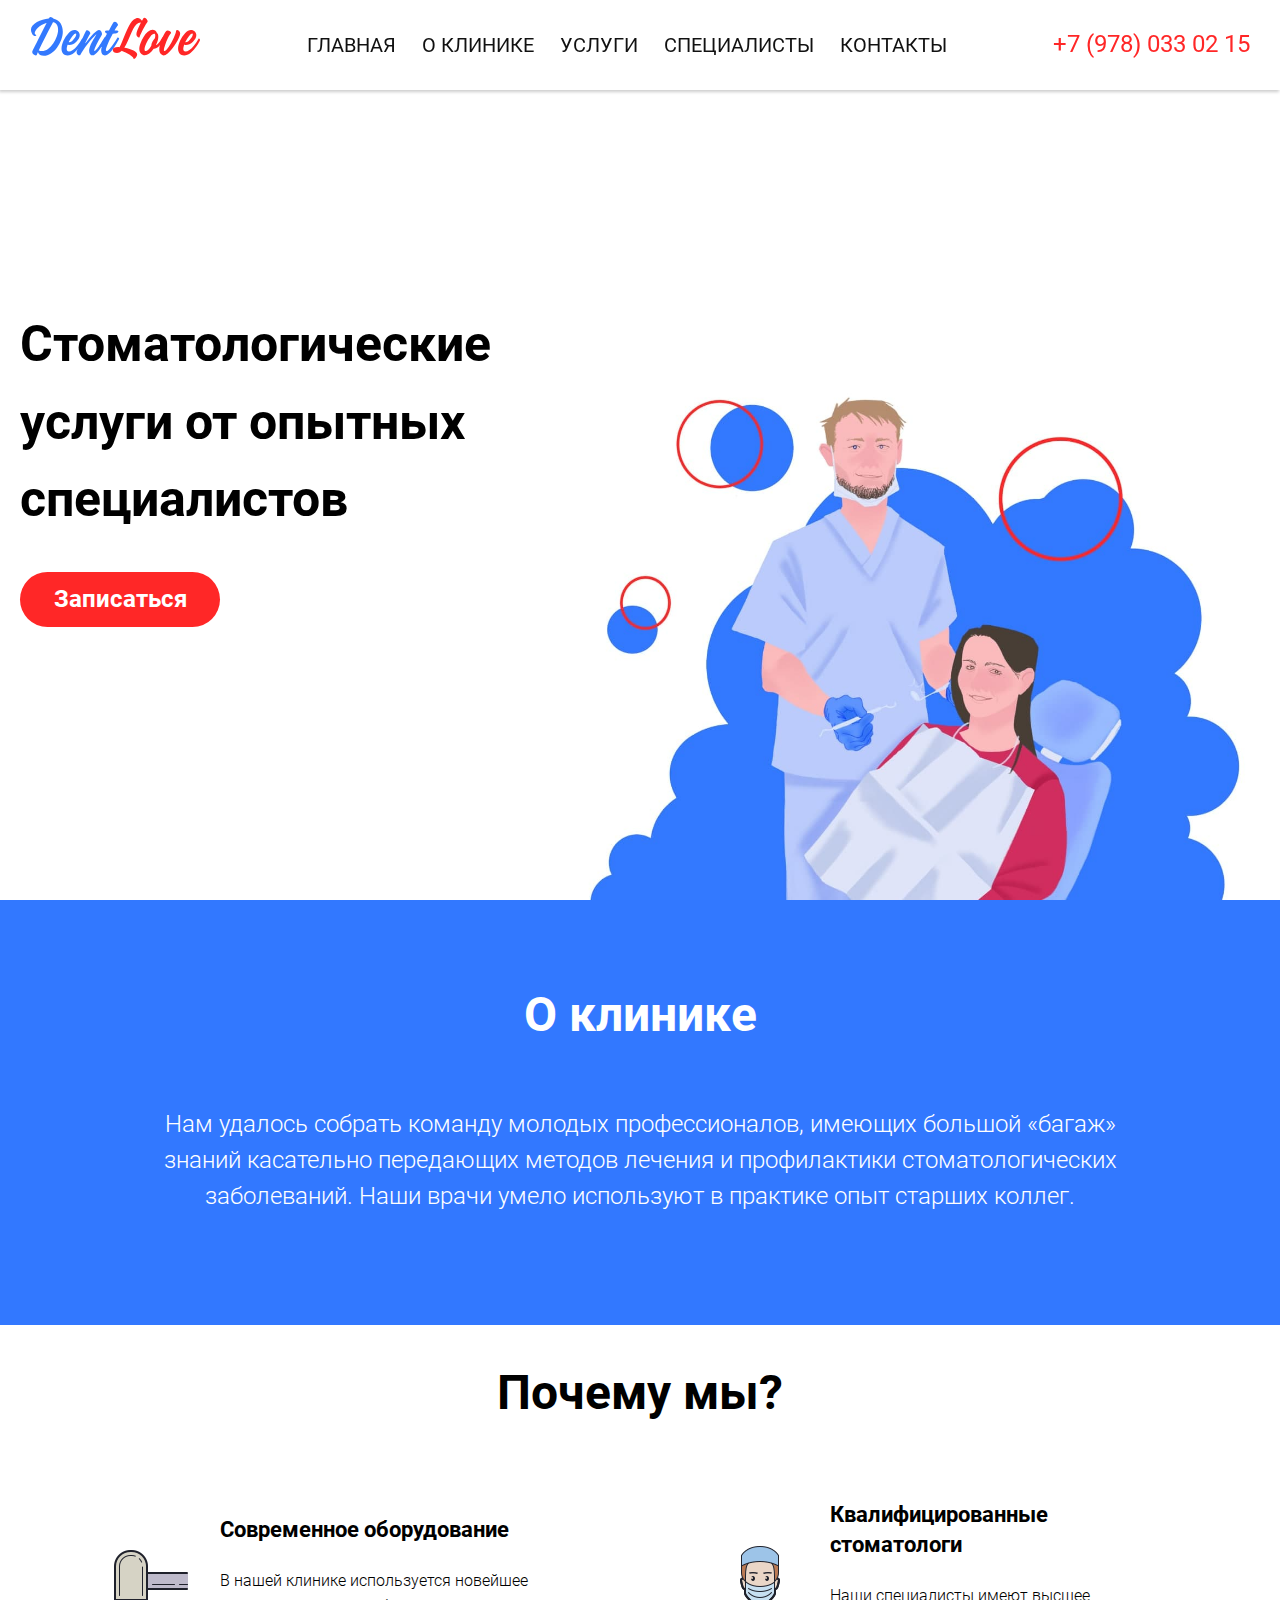
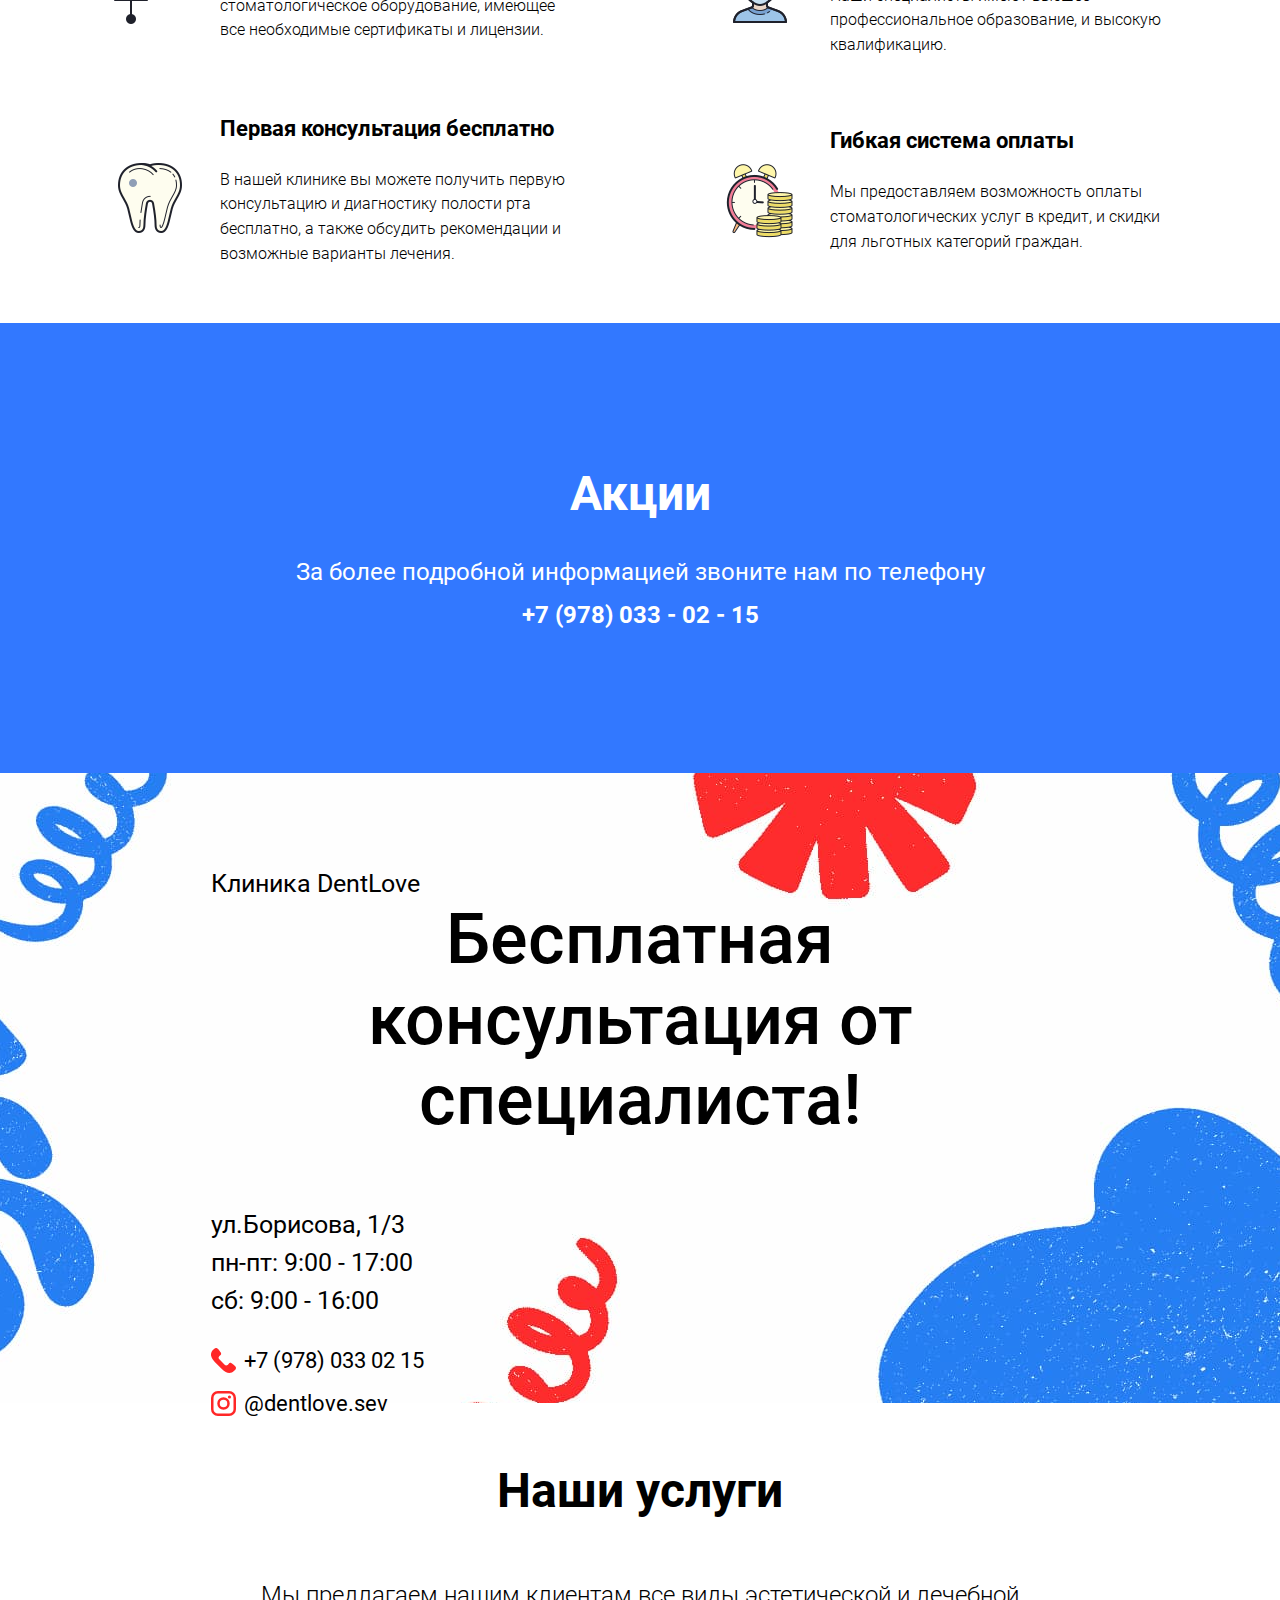
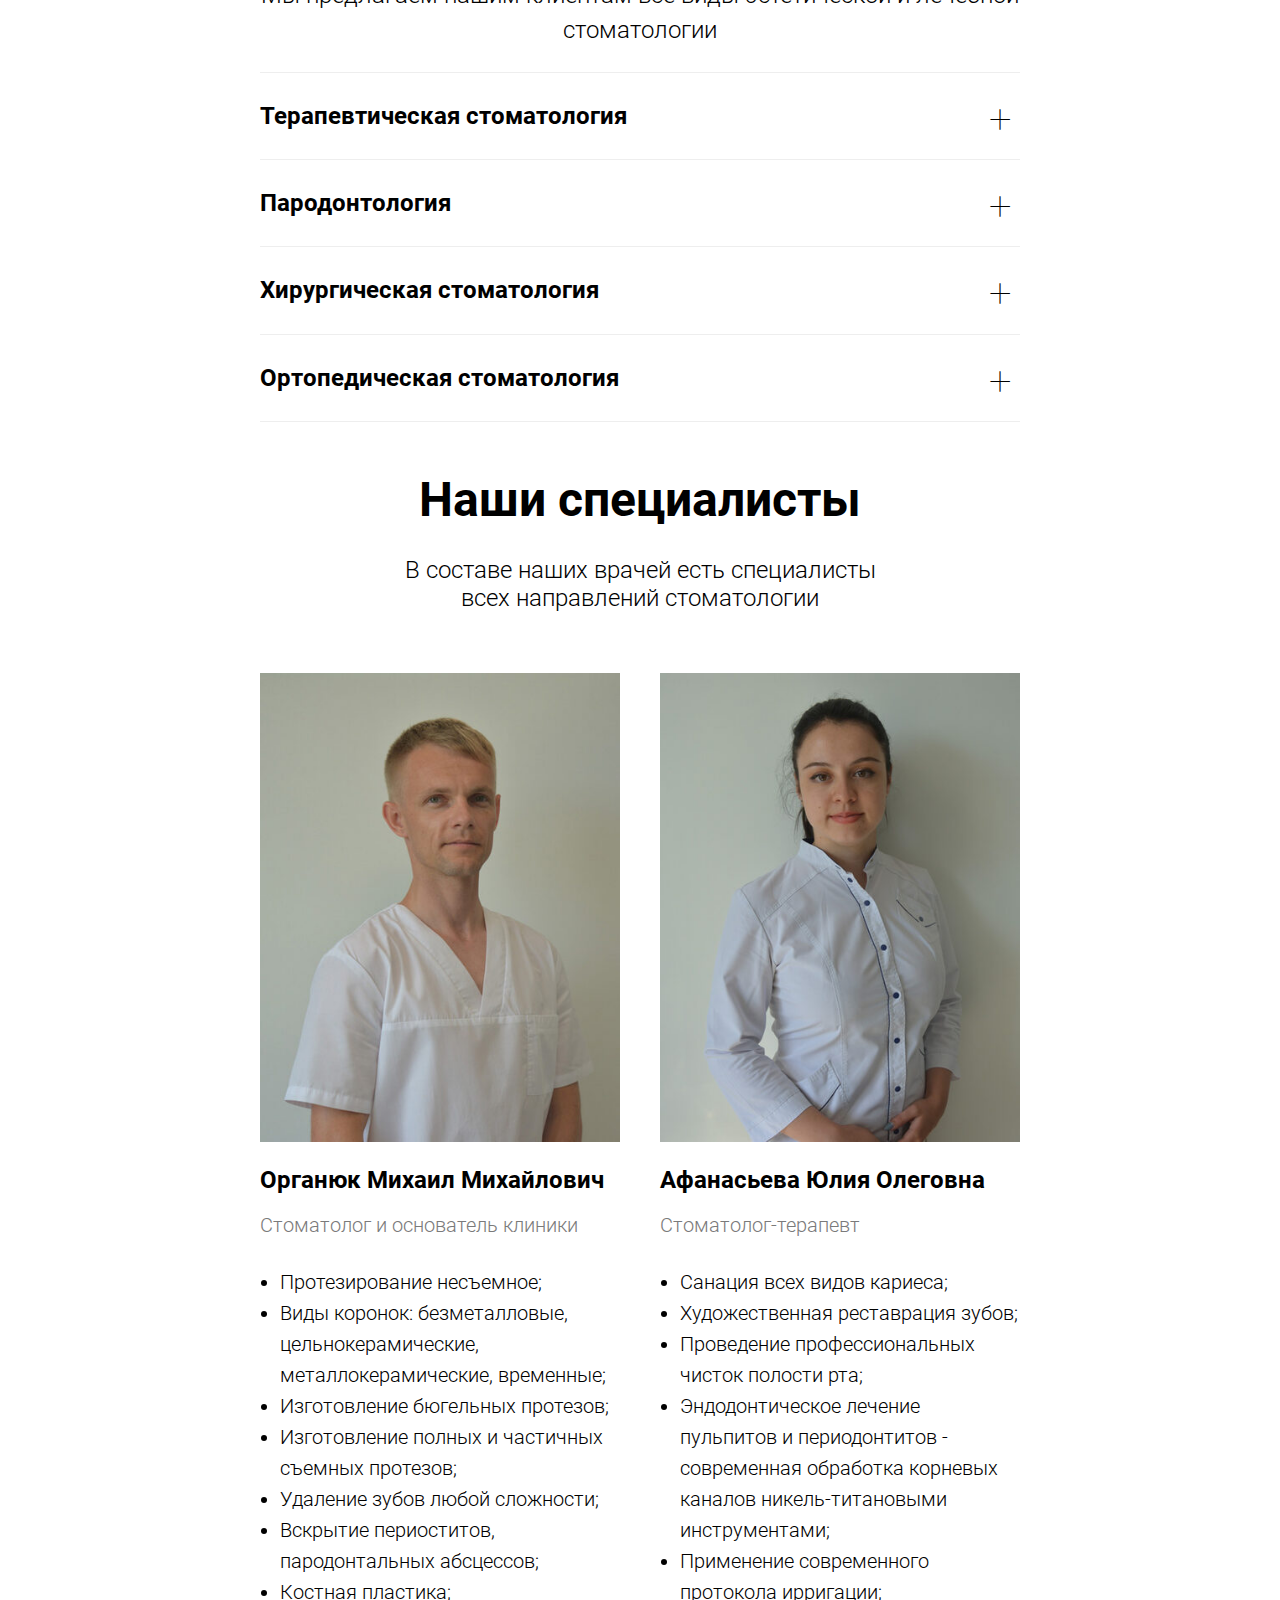
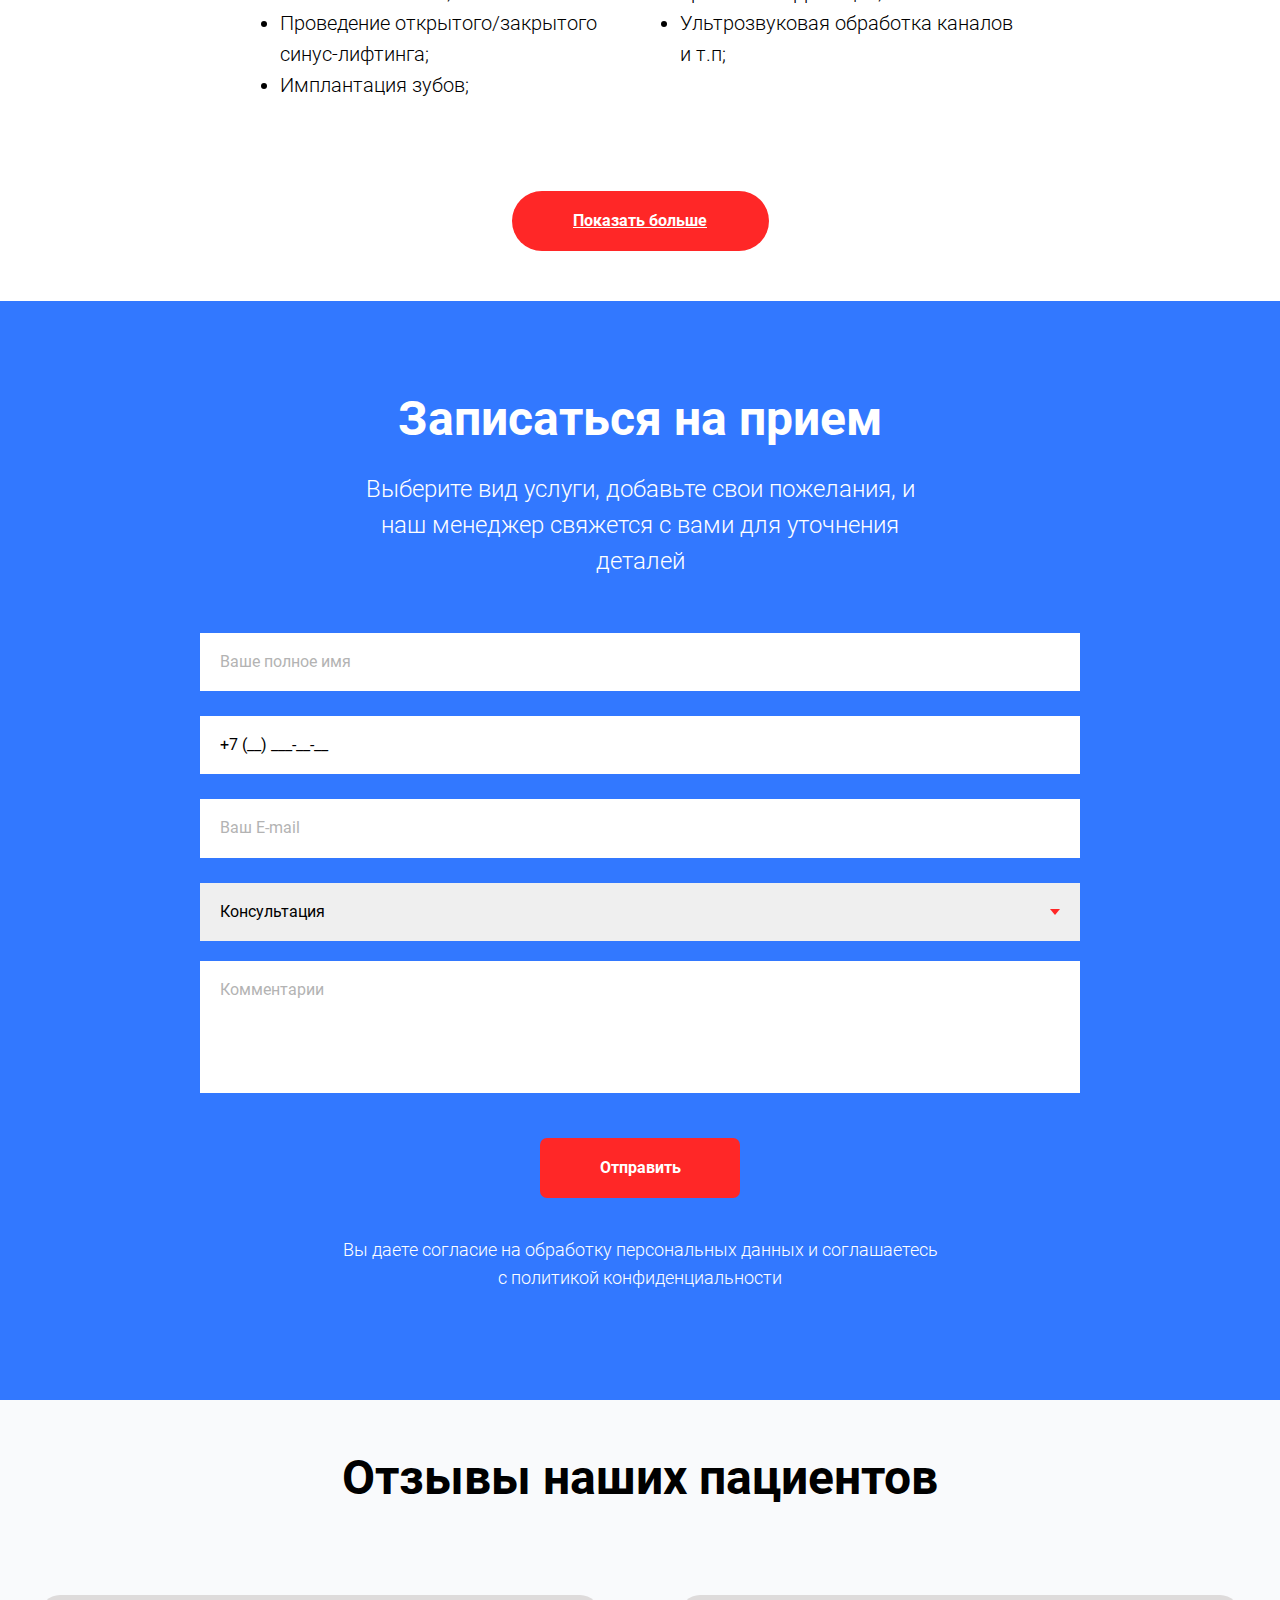
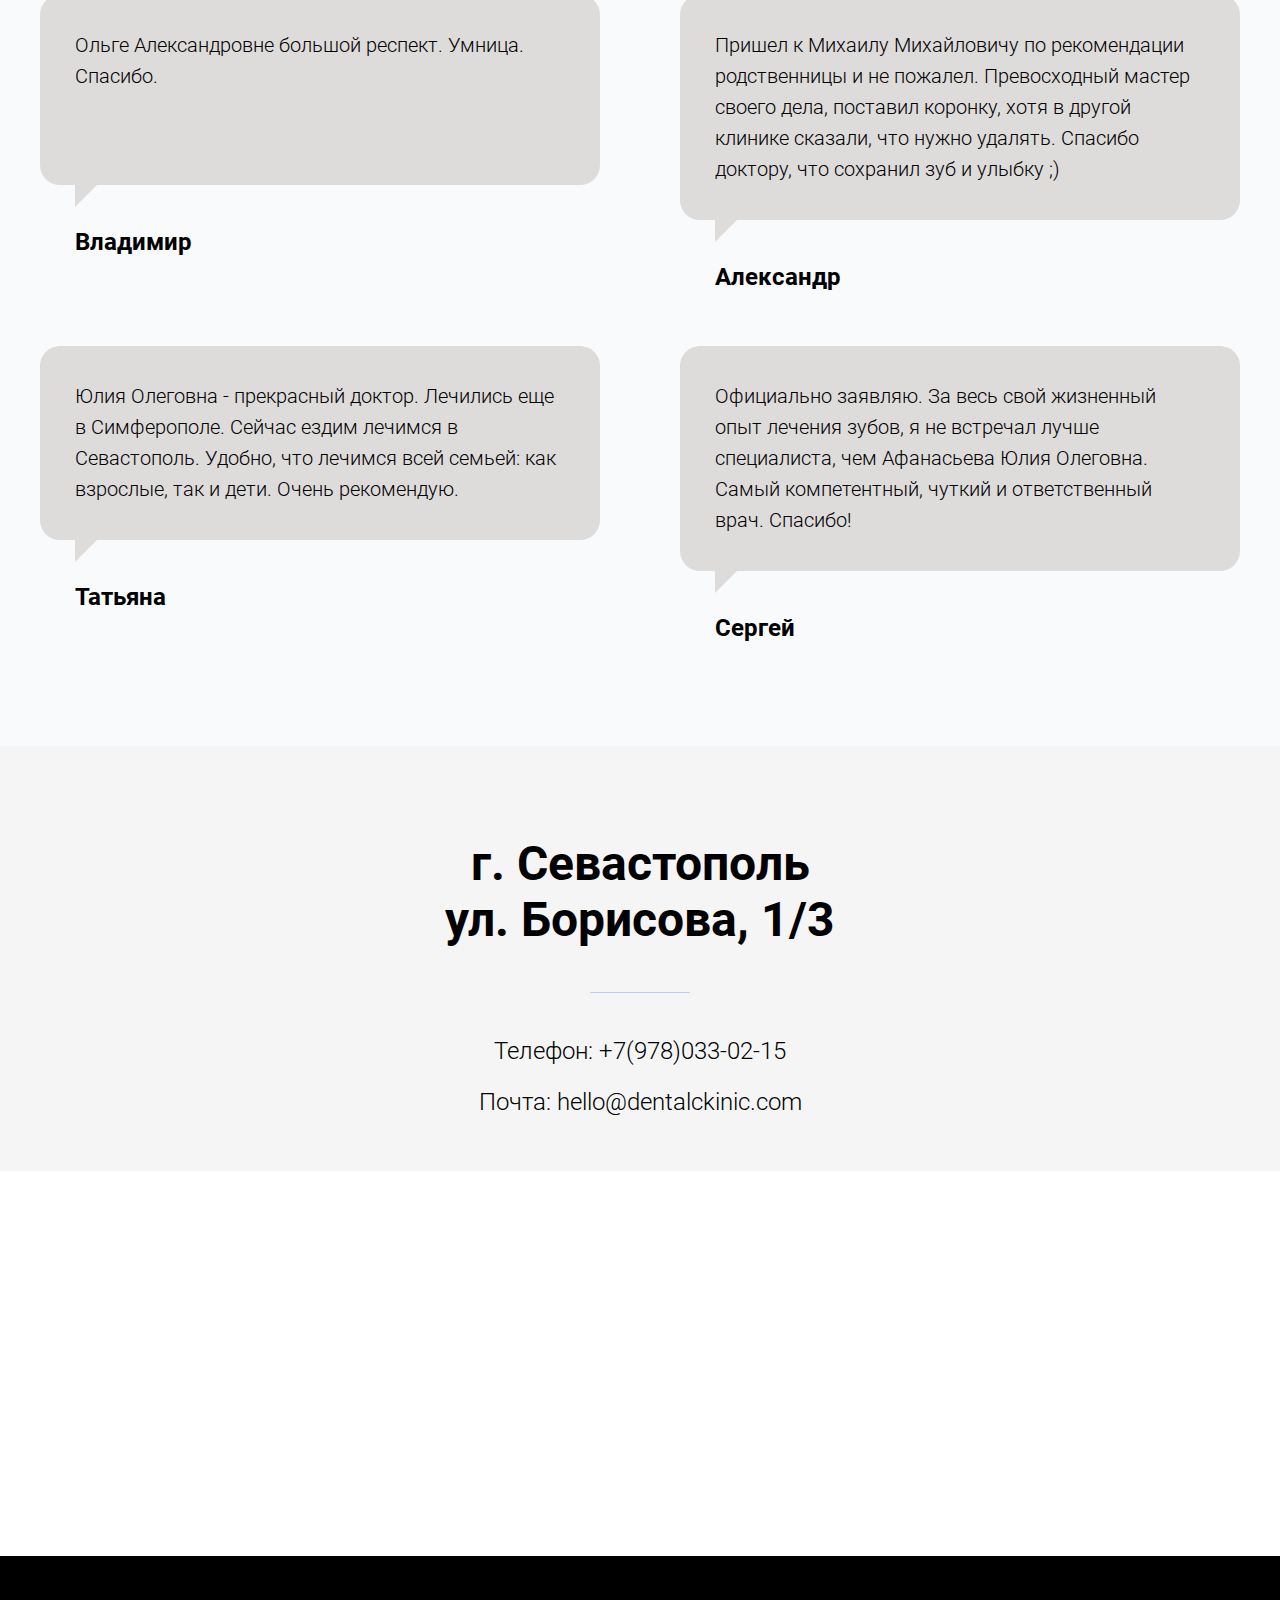
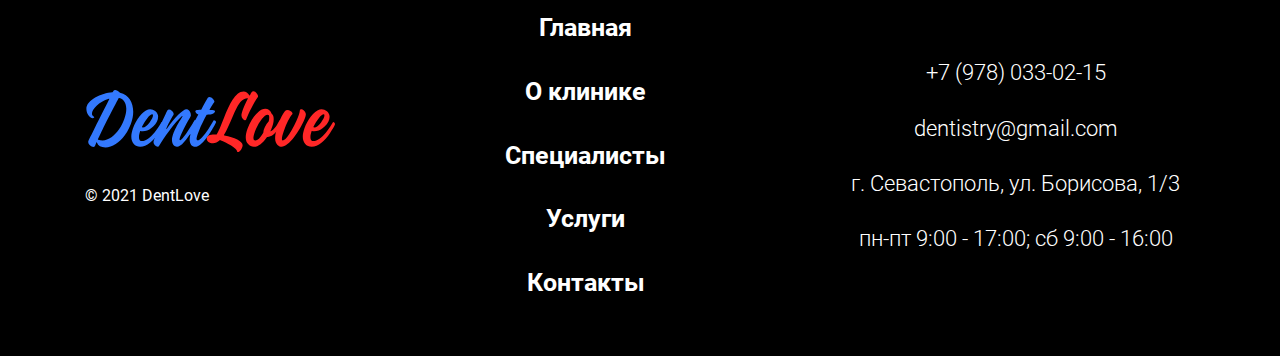
==== commit fa2463fd: "добавляет адаптацию для баннера" ====
--- a/index.html
+++ b/index.html
@@ -126,8 +126,6 @@
         <div class="banner-header__container">
             <p class="banner-header__info">Клиника DentLove</p>
             <h2 class="section-header banner-header">Бесплатная консультация от специалиста!</h2>
-        
-
             <address class="banner__address">
               ул.Борисова, 1/3
             </address>
--- a/css/index.min.css
+++ b/css/index.min.css
@@ -1,2 +1,2 @@
-html{line-height:1.15;-webkit-text-size-adjust:100%}body{margin:0}main{display:block}h1{font-size:2em;margin:0.67em 0}hr{-webkit-box-sizing:content-box;box-sizing:content-box;height:0;overflow:visible}pre{font-family:monospace, monospace;font-size:1em}a{background-color:transparent}abbr[title]{border-bottom:none;text-decoration:underline;-webkit-text-decoration:underline dotted;text-decoration:underline dotted}b,strong{font-weight:bolder}code,kbd,samp{font-family:monospace, monospace;font-size:1em}small{font-size:80%}sub,sup{font-size:75%;line-height:0;position:relative;vertical-align:baseline}sub{bottom:-0.25em}sup{top:-0.5em}img{border-style:none}button,input,optgroup,select,textarea{font-family:inherit;font-size:100%;line-height:1.15;margin:0}button,input{overflow:visible}button,select{text-transform:none}button,[type="button"],[type="reset"],[type="submit"]{-webkit-appearance:button}button::-moz-focus-inner,[type="button"]::-moz-focus-inner,[type="reset"]::-moz-focus-inner,[type="submit"]::-moz-focus-inner{border-style:none;padding:0}button:-moz-focusring,[type="button"]:-moz-focusring,[type="reset"]:-moz-focusring,[type="submit"]:-moz-focusring{outline:1px dotted ButtonText}fieldset{padding:0.35em 0.75em 0.625em}legend{-webkit-box-sizing:border-box;box-sizing:border-box;color:inherit;display:table;max-width:100%;padding:0;white-space:normal}progress{vertical-align:baseline}textarea{overflow:auto}[type="checkbox"],[type="radio"]{-webkit-box-sizing:border-box;box-sizing:border-box;padding:0}[type="number"]::-webkit-inner-spin-button,[type="number"]::-webkit-outer-spin-button{height:auto}[type="search"]{-webkit-appearance:textfield;outline-offset:-2px}[type="search"]::-webkit-search-decoration{-webkit-appearance:none}::-webkit-file-upload-button{-webkit-appearance:button;font:inherit}details{display:block}summary{display:list-item}template{display:none}[hidden]{display:none}@font-face{font-family:'Roboto';src:url("../fonts/Roboto-MediumItalic.eot");src:local("Roboto Medium Italic"),local("Roboto-MediumItalic"),url("../fonts/Roboto-MediumItalic.eot?#iefix") format("embedded-opentype"),url("../fonts/Roboto-MediumItalic.woff") format("woff"),url("../fonts/Roboto-MediumItalic.ttf") format("truetype");font-weight:500;font-style:italic}@font-face{font-family:'Roboto';src:url("../fonts/Roboto-Italic.eot");src:local("Roboto Italic"),local("Roboto-Italic"),url("../fonts/Roboto-Italic.eot?#iefix") format("embedded-opentype"),url("../fonts/Roboto-Italic.woff") format("woff"),url("../fonts/Roboto-Italic.ttf") format("truetype");font-weight:normal;font-style:italic}@font-face{font-family:'Roboto';src:url("../fonts/Roboto-Bold.eot");src:local("Roboto Bold"),local("Roboto-Bold"),url("../fonts/Roboto-Bold.eot?#iefix") format("embedded-opentype"),url("../fonts/Roboto-Bold.woff") format("woff"),url("../fonts/Roboto-Bold.ttf") format("truetype");font-weight:bold;font-style:normal}@font-face{font-family:'Roboto';src:url("../fonts/Roboto-Regular.eot");src:local("Roboto"),local("Roboto-Regular"),url("../fonts/Roboto-Regular.eot?#iefix") format("embedded-opentype"),url("../fonts/Roboto-Regular.woff") format("woff"),url("../fonts/Roboto-Regular.ttf") format("truetype");font-weight:normal;font-style:normal}@font-face{font-family:'Roboto';src:url("../fonts/Roboto-Medium.eot");src:local("Roboto Medium"),local("Roboto-Medium"),url("../fonts/Roboto-Medium.eot?#iefix") format("embedded-opentype"),url("../fonts/Roboto-Medium.woff") format("woff"),url("../fonts/Roboto-Medium.ttf") format("truetype");font-weight:500;font-style:normal}@font-face{font-family:'Roboto';src:url("../fonts/Roboto-BoldItalic.eot");src:local("Roboto Bold Italic"),local("Roboto-BoldItalic"),url("../fonts/Roboto-BoldItalic.eot?#iefix") format("embedded-opentype"),url("../fonts/Roboto-BoldItalic.woff") format("woff"),url("../fonts/Roboto-BoldItalic.ttf") format("truetype");font-weight:bold;font-style:italic}@font-face{font-family:'Roboto';src:url("../fonts/Roboto-ThinItalic.eot");src:local("Roboto Thin Italic"),local("Roboto-ThinItalic"),url("../fonts/Roboto-ThinItalic.eot?#iefix") format("embedded-opentype"),url("../fonts/Roboto-ThinItalic.woff") format("woff"),url("../fonts/Roboto-ThinItalic.ttf") format("truetype");font-weight:100;font-style:italic}@font-face{font-family:'Roboto';src:url("../fonts/Roboto-Black.eot");src:local("Roboto Black"),local("Roboto-Black"),url("../fonts/Roboto-Black.eot?#iefix") format("embedded-opentype"),url("../fonts/Roboto-Black.woff") format("woff"),url("../fonts/Roboto-Black.ttf") format("truetype");font-weight:900;font-style:normal}@font-face{font-family:'Roboto';src:url("../fonts/Roboto-Light.eot");src:local("Roboto Light"),local("Roboto-Light"),url("../fonts/Roboto-Light.eot?#iefix") format("embedded-opentype"),url("../fonts/Roboto-Light.woff") format("woff"),url("../fonts/Roboto-Light.ttf") format("truetype");font-weight:300;font-style:normal}@font-face{font-family:'Roboto';src:url("../fonts/Roboto-LightItalic.eot");src:local("Roboto Light Italic"),local("Roboto-LightItalic"),url("../fonts/Roboto-LightItalic.eot?#iefix") format("embedded-opentype"),url("../fonts/Roboto-LightItalic.woff") format("woff"),url("../fonts/Roboto-LightItalic.ttf") format("truetype");font-weight:300;font-style:italic}@font-face{font-family:'Roboto';src:url("../fonts/Roboto-BlackItalic.eot");src:local("Roboto Black Italic"),local("Roboto-BlackItalic"),url("../fonts/Roboto-BlackItalic.eot?#iefix") format("embedded-opentype"),url("../fonts/Roboto-BlackItalic.woff") format("woff"),url("../fonts/Roboto-BlackItalic.ttf") format("truetype");font-weight:900;font-style:italic}@font-face{font-family:'Roboto';src:url("../fonts/Roboto-Thin.eot");src:local("Roboto Thin"),local("Roboto-Thin"),url("../fonts/Roboto-Thin.eot?#iefix") format("embedded-opentype"),url("../fonts/Roboto-Thin.woff") format("woff"),url("../fonts/Roboto-Thin.ttf") format("truetype");font-weight:100;font-style:normal}body{font-family:'Roboto', sans-serif}*{-webkit-box-sizing:border-box;box-sizing:border-box}.container{max-width:1220px;margin:auto}.section-header{font-size:48px;text-align:center;margin:0}@media (max-width: 400px){.section-header{font-size:40px}}.header{position:fixed;top:0;background-color:#fff;width:100%;height:90px;padding:0 10px;-webkit-box-shadow:-1px 2px 3px rgba(0,0,0,0.2);box-shadow:-1px 2px 3px rgba(0,0,0,0.2);z-index:100}.header .container{display:-webkit-box;display:-ms-flexbox;display:flex;-webkit-box-align:center;-ms-flex-align:center;align-items:center;-webkit-box-pack:justify;-ms-flex-pack:justify;justify-content:space-between;height:100%}.hamburger-menu{display:none}.logo__img{width:170px}.navbar{max-width:640px;width:100%;margin:0px 10px}.navbar__list{padding:0;display:-webkit-box;display:-ms-flexbox;display:flex;list-style:none;-webkit-box-pack:justify;-ms-flex-pack:justify;justify-content:space-between}.navbar__link{color:#111111;font-size:20px;text-transform:uppercase;text-decoration:none}.navbar__link:hover{-webkit-transition:color .2s;transition:color .2s;color:#ff2727}.phone{max-width:215px;min-width:155px;text-align:center}.phone__link{text-decoration:none;font-size:24px;color:#ff2727}@media (max-width: 1100px){.header .logo{margin-right:10px}.header .logo__img{width:130px}.header .navbar__link{font-size:18px}.header .phone__link{font-size:18px}}@media (max-width: 860px){.header{display:none}.hamburger-menu{display:block;z-index:100}#menu__toggle{opacity:0}#menu__toggle:checked ~ .menu__btn>span{-webkit-transform:rotate(45deg);transform:rotate(45deg)}#menu__toggle:checked ~ .menu__btn>span::before{top:0;-webkit-transform:rotate(0);transform:rotate(0)}#menu__toggle:checked ~ .menu__btn>span::after{top:0;-webkit-transform:rotate(90deg);transform:rotate(90deg)}#menu__toggle:checked ~ .menu__box{visibility:visible;left:0}.menu__btn{display:-webkit-box;display:-ms-flexbox;display:flex;-webkit-box-align:center;-ms-flex-align:center;align-items:center;-webkit-box-pack:center;-ms-flex-pack:center;justify-content:center;position:fixed;top:20px;left:20px;width:40px;height:40px;cursor:pointer;z-index:101;background-color:#f5f5f5;border-radius:100%}.menu__btn>span,.menu__btn>span::before,.menu__btn>span::after{display:block;position:absolute;width:22px;height:2px;background-color:#616161;-webkit-transition-duration:.25s;transition-duration:.25s}.menu__btn>span::before{content:'';top:-8px}.menu__btn>span::after{content:'';top:8px}.menu__box{display:block;position:fixed;visibility:hidden;top:0;left:-100%;width:300px;height:100%;margin:0;padding:80px 0;list-style:none;background-color:#f5f5f5;-webkit-box-shadow:1px 0px 6px rgba(0,0,0,0.2);box-shadow:1px 0px 6px rgba(0,0,0,0.2);-webkit-transition-duration:.25s;transition-duration:.25s;z-index:100}.menu__item{display:block;padding:12px 24px;color:#333;font-family:'Roboto', sans-serif;font-size:20px;font-weight:600;text-decoration:none;-webkit-transition-duration:.25s;transition-duration:.25s}.menu__item:hover{color:#ff2727}}.main-screen{height:100vh;background-image:url("../img/main-screen-bg.jpg");background-position:center center;background-attachment:scroll;background-repeat:no-repeat;display:-webkit-box;display:-ms-flexbox;display:flex;-webkit-box-align:center;-ms-flex-align:center;align-items:center;background-position-x:100%;background-position-y:100%;background-size:1000px;display:flex;align-items:center}.main-screen .action{width:100%}.main-screen .action__header{display:block;max-width:475px;font-size:50px;line-height:1.55;font-weight:700}.main-screen .action__btn{width:200px;height:55px;border:none;color:#ffffff;font-size:24px;font-weight:600;border-radius:30px;background-color:#ff2727;-webkit-transition:background-color 0.2s ease-in-out;transition:background-color 0.2s ease-in-out}.main-screen .action__btn:hover{cursor:pointer;background-color:#e73b3b}.main-screen .action__btn:active{background-color:#d80c0c}@media (max-width: 1650px){.main-screen{background-size:800px}}@media (max-width: 1300px){.main-screen{background-size:700px}.main-screen .action{margin-left:20px}}@media (max-width: 1100px){.main-screen{background-size:600px}.main-screen .action{margin-left:40px}.main-screen .action__header{font-size:40px}.main-screen .action__btn{font-size:18px}}@media (max-width: 940px){.main-screen{background-size:550px;background-position-x:110%}}@media (max-width: 850px){.main-screen .action__header{max-width:325px;font-size:35px}}@media (max-width: 810px){.main-screen{background:none;-webkit-box-pack:center;-ms-flex-pack:center;justify-content:center}.main-screen .action{margin:0 20px;display:-webkit-box;display:-ms-flexbox;display:flex;-webkit-box-orient:vertical;-webkit-box-direction:normal;-ms-flex-direction:column;flex-direction:column;-webkit-box-pack:center;-ms-flex-pack:center;justify-content:center;-webkit-box-align:center;-ms-flex-align:center;align-items:center}.main-screen .action__header{max-width:475px;font-size:50px;text-align:center;display:inline}}@media (max-width: 500px){.main-screen .action__header{max-width:475px;font-size:30px;text-align:center;display:inline}.main-screen .action__btn{width:170px;font-size:16px}}.info{height:425px;background-color:#3278ff;color:#fff;display:-webkit-box;display:-ms-flexbox;display:flex;-webkit-box-pack:center;-ms-flex-pack:center;justify-content:center}.info__header{margin-bottom:40px}.info__description{font-size:24px;text-align:center;max-width:960px;display:inline-block;line-height:1.50;font-weight:300}@media (max-width: 1000px){.info__description{padding:0 30px}}@media (max-width: 570px){.info__description{font-size:20px}}@media (max-width: 480px){.info__header{margin-bottom:20px}}@media (max-width: 480px){.info__description{padding:0 10px}}@media (max-width: 400px){.info__description{font-size:18px}}.advantages .container{display:-webkit-box;display:-ms-flexbox;display:flex;-ms-flex-wrap:wrap;flex-wrap:wrap;-ms-flex-pack:distribute;justify-content:space-around;-webkit-box-align:center;-ms-flex-align:center;align-items:center;margin-top:80px}.advantages__header{margin:40px 0px}.advantages__container{display:-webkit-box;display:-ms-flexbox;display:flex;max-width:470px;-webkit-box-align:center;-ms-flex-align:center;align-items:center;-webkit-box-pack:justify;-ms-flex-pack:justify;justify-content:space-between;padding-bottom:40px}.advantages__img{width:100px;height:100px}.advantages__info{padding-left:20px}.advantages__title{font-size:22px;line-height:1.35;margin:0;padding-bottom:8px}.advantages__description{font-size:16px;line-height:1.55;font-weight:300}@media (max-width: 480px){.advantages__container{padding-left:20px;padding-right:20px;-webkit-box-align:start;-ms-flex-align:start;align-items:flex-start}}@media (max-width: 400px){.advantages__img{width:80px;height:80px}.advantages__title{overflow-wrap:break-word;word-wrap:break-word;-webkit-hyphens:auto;-ms-hyphens:auto;hyphens:auto;word-break:break-word}}.special-offer{height:450px;background-color:#3278ff;color:#fff;display:-webkit-box;display:-ms-flexbox;display:flex;-webkit-box-align:center;-ms-flex-align:center;align-items:center;-webkit-box-pack:center;-ms-flex-pack:center;justify-content:center;-webkit-box-orient:vertical;-webkit-box-direction:normal;-ms-flex-direction:column;flex-direction:column}.special-offer__header{padding-bottom:38px}.special-offer__descr{font-size:24px;margin:0;padding-bottom:15px}.special-offer__link{font-size:24px;text-decoration:none;color:#fff;font-weight:700}@media (max-width: 700px){.special-offer__descr{text-align:center;padding:0 10px;margin-bottom:10px}}@media (max-width: 480px){.special-offer{height:350px}.special-offer__descr{font-size:20px}.special-offer__link{font-size:20px}}.banner{width:100%;height:800px;background-image:url("../img/banner-bg.jpg");background-size:cover;background-position:center;background-repeat:no-repeat;background-clip:content-box}.banner__container{display:-webkit-box;display:-ms-flexbox;display:flex;-webkit-box-orient:vertical;-webkit-box-direction:normal;-ms-flex-direction:column;flex-direction:column;-webkit-box-pack:center;-ms-flex-pack:center;justify-content:center;height:100%}.banner .banner-header{font-weight:500;max-width:950px;font-size:70px;margin-bottom:70px}.banner .banner-header__container{display:-webkit-box;display:-ms-flexbox;display:flex;-webkit-box-align:start;-ms-flex-align:start;align-items:flex-start;-webkit-box-pack:center;-ms-flex-pack:center;justify-content:center;-webkit-box-orient:vertical;-webkit-box-direction:normal;-ms-flex-direction:column;flex-direction:column;margin:0 auto}.banner .banner-header__info{font-size:25px;margin-bottom:0px}.banner__address,.banner__work-time{font-style:normal;font-size:25px}.banner__work-time{max-width:230px;margin-top:5px;line-height:1.5}.banner__link{color:#000;font-size:22px;text-decoration:none;line-height:1.5;display:-webkit-box;display:-ms-flexbox;display:flex;margin-bottom:10px}.banner__link-img{width:25px;margin-right:8px}.service{display:-webkit-box;display:-ms-flexbox;display:flex;-webkit-box-orient:vertical;-webkit-box-direction:normal;-ms-flex-direction:column;flex-direction:column;-webkit-box-align:center;-ms-flex-align:center;align-items:center}.service__header{margin:60px 0}.service__description{font-size:24px;font-weight:300;display:inline-block;line-height:1.45;max-width:760px;text-align:center;margin-top:0}.service__details-container{max-width:760px;width:100%}.service__details{-webkit-transition:all 1s;transition:all 1s;border-top:1px solid #eee;position:relative}.service__details:last-child{border-bottom:1px solid #eee}.service__summary{font-size:24px;font-weight:600;line-height:1.35;padding:27px 50px 27px 0}.service__summary:hover{cursor:pointer}.service__list{list-style:'—';font-size:20px;font-weight:300}.service__item{padding-left:10px}.service details summary::-webkit-details-marker{display:none}.service details>summary{list-style:none}.service details summary:after{content:"+";color:black;position:absolute;font-size:40px;line-height:1;right:0;font-weight:200;-webkit-transform-origin:center;transform-origin:center;-webkit-transition:200ms linear;transition:200ms linear;text-align:center;width:40px;height:40px;border-radius:100px}.service details:hover summary:after{background-color:#eee}.service details[open] summary:after{-webkit-transform:rotate(45deg);transform:rotate(45deg)}@media (max-width: 810px){.service__details-container{padding:0 20px}.service details summary:after{top:20px}}@media (max-width: 630px){.service__header{margin:40px 0}.service__description{font-size:20px}.service__summary{font-size:20px}.service__list{font-size:18px}}.specialist{margin-top:50px;margin-bottom:50px;display:-webkit-box;display:-ms-flexbox;display:flex;-webkit-box-orient:vertical;-webkit-box-direction:normal;-ms-flex-direction:column;flex-direction:column;-webkit-box-align:center;-ms-flex-align:center;align-items:center}.specialist__description{font-size:24px;display:inline-block;max-width:540px;padding:0 10px;text-align:center;margin:30px 0;font-weight:300}.specialist__container{display:-webkit-box;display:-ms-flexbox;display:flex;-ms-flex-wrap:wrap;flex-wrap:wrap;-webkit-box-align:start;-ms-flex-align:start;align-items:flex-start;margin-top:30px;margin-bottom:50px}.specialist__card{margin:0 20px 20px 20px;max-width:360px}.specialist__photo{max-width:360px}.specialist__name{font-size:24px;font-weight:700;margin:20px 0}.specialist__position{font-size:20px;font-weight:300;margin-bottom:30px;color:#7A7A7A}.specialist__service{font-size:20px;font-weight:300;padding-left:20px;line-height:1.55}.specialist__more-btn{color:#ffffff;background-color:#ff2727;font-size:16px;font-weight:700;height:60px;display:-webkit-box;display:-ms-flexbox;display:flex;-webkit-box-align:center;-ms-flex-align:center;align-items:center;-webkit-box-pack:center;-ms-flex-pack:center;justify-content:center;max-width:257px;width:100%;border-radius:30px}.specialist__more-btn:hover{cursor:pointer}.specialist-page-main{margin-top:155px}.specialist-page__header{color:#3278ff}.specialist-page__description{max-width:100%;margin-bottom:10px}.specialist-page__link{color:#000;text-decoration:none;font-size:24px;display:inline-block;padding:0 10px;text-align:center;margin-bottom:30px;font-weight:300;border-bottom:1px solid #000}@media (max-width: 860px){.specialist-page-main{margin-top:70px}}@media (max-width: 799px){.specialist__container{-webkit-box-align:center;-ms-flex-align:center;align-items:center;-webkit-box-pack:center;-ms-flex-pack:center;justify-content:center}}@media (max-width: 480px){.specialist .section-header{padding:0 10px}.specialist__description{font-size:20px}.specialist__container{margin-bottom:20px}.specialist__card{display:-webkit-box;display:-ms-flexbox;display:flex;-webkit-box-orient:vertical;-webkit-box-direction:normal;-ms-flex-direction:column;flex-direction:column;-webkit-box-align:center;-ms-flex-align:center;align-items:center;-webkit-box-pack:center;-ms-flex-pack:center;justify-content:center}.specialist__photo{max-width:260px}.specialist__name{font-size:20px;text-align:center}.specialist__position{font-size:20px;margin-top:0px;margin-bottom:0px;text-align:center}.specialist__service{font-size:17px}}@media (max-width: 350px){.specialist__more-btn{font-size:14px;font-weight:500;height:55px;max-width:190px}}.review{background-color:#f9fafc;padding:50px 0}.review .section-header{margin-bottom:90px}.review__container{display:-webkit-box;display:-ms-flexbox;display:flex;-ms-flex-wrap:wrap;flex-wrap:wrap;-webkit-box-pack:justify;-ms-flex-pack:justify;justify-content:space-between}.review__item{margin:0 10px 30px 10px}.review__text{display:block;max-width:560px;width:100%;padding:35px;font-size:20px;line-height:1.55;font-weight:300;background:#dedbdb;min-height:190px;border-radius:20px;margin:0;position:relative}.review__text::before{content:'';display:block;position:absolute;width:0;height:0;bottom:-22px;border:12px solid;border-color:#dedbdb transparent transparent #dedbdb}.review__name{margin-left:35px;color:#000000;font-size:24px;padding-top:20px;font-weight:700}@media (max-width: 1160px){.review__container{-ms-flex-pack:distribute;justify-content:space-around}.review__text{max-width:480px}}@media (max-width: 595px){.review .section-header{margin-bottom:50px}.review__text{font-size:18px}}@media (max-width: 420px){.review__name{font-size:22px}}.enroll{padding-top:90px;padding-bottom:90px;background-color:#3278ff;display:-webkit-box;display:-ms-flexbox;display:flex;-webkit-box-orient:vertical;-webkit-box-direction:normal;-ms-flex-direction:column;flex-direction:column;-webkit-box-pack:center;-ms-flex-pack:center;justify-content:center;-webkit-box-align:center;-ms-flex-align:center;align-items:center}.enroll .section-header{color:white}.enroll__description{color:white;display:inline-block;max-width:550px;font-size:24px;font-weight:300;line-height:1.5;text-align:center}.enroll__form{display:-webkit-box;display:-ms-flexbox;display:flex;-webkit-box-align:center;-ms-flex-align:center;align-items:center;-webkit-box-orient:vertical;-webkit-box-direction:normal;-ms-flex-direction:column;flex-direction:column;-webkit-box-pack:center;-ms-flex-pack:center;justify-content:center;margin-top:30px}.enroll__form-item{margin-bottom:25px;width:100%;padding:20px 20px 20px 20px;border:none;width:880px}.enroll__form-item:focus{outline-color:#ff2727}.enroll__form-item::-webkit-input-placeholder{color:#B3B3B3}.enroll__form-item:-ms-input-placeholder{color:#B3B3B3}.enroll__form-item::-ms-input-placeholder{color:#B3B3B3}.enroll__form-item::placeholder{color:#B3B3B3}.enroll__form__select{cursor:pointer;position:relative;-webkit-appearance:none;-moz-appearance:none;appearance:none;margin:0}.enroll__form__select-wrapp{width:100%;position:relative;margin-bottom:20px}.enroll__form__select-wrapp::after{content:' ';width:0;height:0;border-style:solid;border-width:6px 5px 0 5px;border-color:#000 transparent transparent transparent;position:absolute;right:20px;top:0;bottom:0;margin:auto;pointer-events:none;border-top-color:#ff2727}.enroll__form__textarea{resize:none}.enroll__form__submit{color:#ffffff;background-color:#ff2727;width:200px;height:60px;display:-webkit-box;display:-ms-flexbox;display:flex;-webkit-box-align:center;-ms-flex-align:center;align-items:center;-webkit-box-pack:center;-ms-flex-pack:center;justify-content:center;border:none;border-radius:7px;font-weight:700;cursor:pointer;margin:20px 0}.enroll__form__police{font-size:18px;font-weight:300;color:#fff;line-height:1.55;display:inline-block;width:600px;text-align:center}@media (max-width: 930px){.enroll__description{font-size:20px}.enroll__form{padding:0 30px}.enroll__form-item{width:100%}}@media (max-width: 670px){.enroll__form{max-width:100%}.enroll__form__police{display:inline;padding:0 20px;text-align:center;width:100%}}@media (max-width: 530px){.enroll{padding-top:40px;padding-bottom:40px}.enroll__description{font-size:18px;text-align:center;padding:0 20px}.enroll__form__police{font-size:16px}.enroll__form__submit{width:100%}}.map{background-color:#f5f5f5;padding-top:90px;padding-bottom:30px;text-align:center}.map__header{display:inline-block;max-width:400px}.map__line{max-width:100px;width:100%;height:1px;background-color:#3278ff;opacity:0.3;margin:45px auto}.map__phone,.map__mail{font-size:24px;font-weight:300}.map__link{text-decoration:none;color:#000}#map{width:100%;height:385px}@media (max-width: 400px){.map{padding-top:60px}.map__header{padding:0 20px}.map__phone,.map__mail{font-size:20px}.map__line{margin:30px auto}}.footer{min-height:400px;width:100%;background-color:#000;color:#fff;display:-webkit-box;display:-ms-flexbox;display:flex;-webkit-box-align:center;-ms-flex-align:center;align-items:center;-ms-flex-pack:distribute;justify-content:space-around;-ms-flex-wrap:wrap;flex-wrap:wrap;padding:30px 0}.footer__logo{width:250px}.footer__navigation-list{padding:0;list-style:none;font-size:25px;font-weight:700;text-align:center}.footer__navigation-link{text-decoration:none;color:#fff}.footer__navigation-item{margin-bottom:35px}.footer__navigation-item:last-child{margin-bottom:0px}.footer__contacts-wrapp{display:-webkit-box;display:-ms-flexbox;display:flex;-webkit-box-orient:vertical;-webkit-box-direction:normal;-ms-flex-direction:column;flex-direction:column;-webkit-box-align:center;-ms-flex-align:center;align-items:center;-webkit-box-pack:center;-ms-flex-pack:center;justify-content:center}.footer__contacts-item{margin:15px;color:#fff;text-decoration:none;font-size:22px;font-weight:300;font-style:normal}@media (max-width: 940px){.footer{-webkit-box-orient:vertical;-webkit-box-direction:reverse;-ms-flex-direction:column-reverse;flex-direction:column-reverse}.footer__logo-container{text-align:center}.footer__logo{width:200px}}@media (max-width: 430px){.footer__contacts-item{text-align:center;font-size:18px}.footer__navigation-list{font-size:20px;margin:20px 0}.footer__logo{width:100%;padding:0 20px;padding-top:20px}}
+html{line-height:1.15;-webkit-text-size-adjust:100%}body{margin:0}main{display:block}h1{font-size:2em;margin:0.67em 0}hr{-webkit-box-sizing:content-box;box-sizing:content-box;height:0;overflow:visible}pre{font-family:monospace, monospace;font-size:1em}a{background-color:transparent}abbr[title]{border-bottom:none;text-decoration:underline;-webkit-text-decoration:underline dotted;text-decoration:underline dotted}b,strong{font-weight:bolder}code,kbd,samp{font-family:monospace, monospace;font-size:1em}small{font-size:80%}sub,sup{font-size:75%;line-height:0;position:relative;vertical-align:baseline}sub{bottom:-0.25em}sup{top:-0.5em}img{border-style:none}button,input,optgroup,select,textarea{font-family:inherit;font-size:100%;line-height:1.15;margin:0}button,input{overflow:visible}button,select{text-transform:none}button,[type="button"],[type="reset"],[type="submit"]{-webkit-appearance:button}button::-moz-focus-inner,[type="button"]::-moz-focus-inner,[type="reset"]::-moz-focus-inner,[type="submit"]::-moz-focus-inner{border-style:none;padding:0}button:-moz-focusring,[type="button"]:-moz-focusring,[type="reset"]:-moz-focusring,[type="submit"]:-moz-focusring{outline:1px dotted ButtonText}fieldset{padding:0.35em 0.75em 0.625em}legend{-webkit-box-sizing:border-box;box-sizing:border-box;color:inherit;display:table;max-width:100%;padding:0;white-space:normal}progress{vertical-align:baseline}textarea{overflow:auto}[type="checkbox"],[type="radio"]{-webkit-box-sizing:border-box;box-sizing:border-box;padding:0}[type="number"]::-webkit-inner-spin-button,[type="number"]::-webkit-outer-spin-button{height:auto}[type="search"]{-webkit-appearance:textfield;outline-offset:-2px}[type="search"]::-webkit-search-decoration{-webkit-appearance:none}::-webkit-file-upload-button{-webkit-appearance:button;font:inherit}details{display:block}summary{display:list-item}template{display:none}[hidden]{display:none}@font-face{font-family:'Roboto';src:url("../fonts/Roboto-MediumItalic.eot");src:local("Roboto Medium Italic"),local("Roboto-MediumItalic"),url("../fonts/Roboto-MediumItalic.eot?#iefix") format("embedded-opentype"),url("../fonts/Roboto-MediumItalic.woff") format("woff"),url("../fonts/Roboto-MediumItalic.ttf") format("truetype");font-weight:500;font-style:italic}@font-face{font-family:'Roboto';src:url("../fonts/Roboto-Italic.eot");src:local("Roboto Italic"),local("Roboto-Italic"),url("../fonts/Roboto-Italic.eot?#iefix") format("embedded-opentype"),url("../fonts/Roboto-Italic.woff") format("woff"),url("../fonts/Roboto-Italic.ttf") format("truetype");font-weight:normal;font-style:italic}@font-face{font-family:'Roboto';src:url("../fonts/Roboto-Bold.eot");src:local("Roboto Bold"),local("Roboto-Bold"),url("../fonts/Roboto-Bold.eot?#iefix") format("embedded-opentype"),url("../fonts/Roboto-Bold.woff") format("woff"),url("../fonts/Roboto-Bold.ttf") format("truetype");font-weight:bold;font-style:normal}@font-face{font-family:'Roboto';src:url("../fonts/Roboto-Regular.eot");src:local("Roboto"),local("Roboto-Regular"),url("../fonts/Roboto-Regular.eot?#iefix") format("embedded-opentype"),url("../fonts/Roboto-Regular.woff") format("woff"),url("../fonts/Roboto-Regular.ttf") format("truetype");font-weight:normal;font-style:normal}@font-face{font-family:'Roboto';src:url("../fonts/Roboto-Medium.eot");src:local("Roboto Medium"),local("Roboto-Medium"),url("../fonts/Roboto-Medium.eot?#iefix") format("embedded-opentype"),url("../fonts/Roboto-Medium.woff") format("woff"),url("../fonts/Roboto-Medium.ttf") format("truetype");font-weight:500;font-style:normal}@font-face{font-family:'Roboto';src:url("../fonts/Roboto-BoldItalic.eot");src:local("Roboto Bold Italic"),local("Roboto-BoldItalic"),url("../fonts/Roboto-BoldItalic.eot?#iefix") format("embedded-opentype"),url("../fonts/Roboto-BoldItalic.woff") format("woff"),url("../fonts/Roboto-BoldItalic.ttf") format("truetype");font-weight:bold;font-style:italic}@font-face{font-family:'Roboto';src:url("../fonts/Roboto-ThinItalic.eot");src:local("Roboto Thin Italic"),local("Roboto-ThinItalic"),url("../fonts/Roboto-ThinItalic.eot?#iefix") format("embedded-opentype"),url("../fonts/Roboto-ThinItalic.woff") format("woff"),url("../fonts/Roboto-ThinItalic.ttf") format("truetype");font-weight:100;font-style:italic}@font-face{font-family:'Roboto';src:url("../fonts/Roboto-Black.eot");src:local("Roboto Black"),local("Roboto-Black"),url("../fonts/Roboto-Black.eot?#iefix") format("embedded-opentype"),url("../fonts/Roboto-Black.woff") format("woff"),url("../fonts/Roboto-Black.ttf") format("truetype");font-weight:900;font-style:normal}@font-face{font-family:'Roboto';src:url("../fonts/Roboto-Light.eot");src:local("Roboto Light"),local("Roboto-Light"),url("../fonts/Roboto-Light.eot?#iefix") format("embedded-opentype"),url("../fonts/Roboto-Light.woff") format("woff"),url("../fonts/Roboto-Light.ttf") format("truetype");font-weight:300;font-style:normal}@font-face{font-family:'Roboto';src:url("../fonts/Roboto-LightItalic.eot");src:local("Roboto Light Italic"),local("Roboto-LightItalic"),url("../fonts/Roboto-LightItalic.eot?#iefix") format("embedded-opentype"),url("../fonts/Roboto-LightItalic.woff") format("woff"),url("../fonts/Roboto-LightItalic.ttf") format("truetype");font-weight:300;font-style:italic}@font-face{font-family:'Roboto';src:url("../fonts/Roboto-BlackItalic.eot");src:local("Roboto Black Italic"),local("Roboto-BlackItalic"),url("../fonts/Roboto-BlackItalic.eot?#iefix") format("embedded-opentype"),url("../fonts/Roboto-BlackItalic.woff") format("woff"),url("../fonts/Roboto-BlackItalic.ttf") format("truetype");font-weight:900;font-style:italic}@font-face{font-family:'Roboto';src:url("../fonts/Roboto-Thin.eot");src:local("Roboto Thin"),local("Roboto-Thin"),url("../fonts/Roboto-Thin.eot?#iefix") format("embedded-opentype"),url("../fonts/Roboto-Thin.woff") format("woff"),url("../fonts/Roboto-Thin.ttf") format("truetype");font-weight:100;font-style:normal}body{font-family:'Roboto', sans-serif}*{-webkit-box-sizing:border-box;box-sizing:border-box}.container{max-width:1220px;margin:auto}.section-header{font-size:48px;text-align:center;margin:0}@media (max-width: 400px){.section-header{font-size:40px}}.header{position:fixed;top:0;background-color:#fff;width:100%;height:90px;padding:0 10px;-webkit-box-shadow:-1px 2px 3px rgba(0,0,0,0.2);box-shadow:-1px 2px 3px rgba(0,0,0,0.2);z-index:100}.header .container{display:-webkit-box;display:-ms-flexbox;display:flex;-webkit-box-align:center;-ms-flex-align:center;align-items:center;-webkit-box-pack:justify;-ms-flex-pack:justify;justify-content:space-between;height:100%}.hamburger-menu{display:none}.logo__img{width:170px}.navbar{max-width:640px;width:100%;margin:0px 10px}.navbar__list{padding:0;display:-webkit-box;display:-ms-flexbox;display:flex;list-style:none;-webkit-box-pack:justify;-ms-flex-pack:justify;justify-content:space-between}.navbar__link{color:#111111;font-size:20px;text-transform:uppercase;text-decoration:none}.navbar__link:hover{-webkit-transition:color .2s;transition:color .2s;color:#ff2727}.phone{max-width:215px;min-width:155px;text-align:center}.phone__link{text-decoration:none;font-size:24px;color:#ff2727}@media (max-width: 1100px){.header .logo{margin-right:10px}.header .logo__img{width:130px}.header .navbar__link{font-size:18px}.header .phone__link{font-size:18px}}@media (max-width: 860px){.header{display:none}.hamburger-menu{display:block;z-index:100}#menu__toggle{opacity:0}#menu__toggle:checked ~ .menu__btn>span{-webkit-transform:rotate(45deg);transform:rotate(45deg)}#menu__toggle:checked ~ .menu__btn>span::before{top:0;-webkit-transform:rotate(0);transform:rotate(0)}#menu__toggle:checked ~ .menu__btn>span::after{top:0;-webkit-transform:rotate(90deg);transform:rotate(90deg)}#menu__toggle:checked ~ .menu__box{visibility:visible;left:0}.menu__btn{display:-webkit-box;display:-ms-flexbox;display:flex;-webkit-box-align:center;-ms-flex-align:center;align-items:center;-webkit-box-pack:center;-ms-flex-pack:center;justify-content:center;position:fixed;top:20px;left:20px;width:40px;height:40px;cursor:pointer;z-index:101;background-color:#f5f5f5;border-radius:100%}.menu__btn>span,.menu__btn>span::before,.menu__btn>span::after{display:block;position:absolute;width:22px;height:2px;background-color:#616161;-webkit-transition-duration:.25s;transition-duration:.25s}.menu__btn>span::before{content:'';top:-8px}.menu__btn>span::after{content:'';top:8px}.menu__box{display:block;position:fixed;visibility:hidden;top:0;left:-100%;width:300px;height:100%;margin:0;padding:80px 0;list-style:none;background-color:#f5f5f5;-webkit-box-shadow:1px 0px 6px rgba(0,0,0,0.2);box-shadow:1px 0px 6px rgba(0,0,0,0.2);-webkit-transition-duration:.25s;transition-duration:.25s;z-index:100}.menu__item{display:block;padding:12px 24px;color:#333;font-family:'Roboto', sans-serif;font-size:20px;font-weight:600;text-decoration:none;-webkit-transition-duration:.25s;transition-duration:.25s}.menu__item:hover{color:#ff2727}}.main-screen{height:100vh;background-image:url("../img/main-screen-bg.jpg");background-position:center center;background-attachment:scroll;background-repeat:no-repeat;display:-webkit-box;display:-ms-flexbox;display:flex;-webkit-box-align:center;-ms-flex-align:center;align-items:center;background-position-x:100%;background-position-y:100%;background-size:1000px;display:flex;align-items:center}.main-screen .action{width:100%}.main-screen .action__header{display:block;max-width:475px;font-size:50px;line-height:1.55;font-weight:700}.main-screen .action__btn{width:200px;height:55px;border:none;color:#ffffff;font-size:24px;font-weight:600;border-radius:30px;background-color:#ff2727;-webkit-transition:background-color 0.2s ease-in-out;transition:background-color 0.2s ease-in-out}.main-screen .action__btn:hover{cursor:pointer;background-color:#e73b3b}.main-screen .action__btn:active{background-color:#d80c0c}@media (max-width: 1650px){.main-screen{background-size:800px}}@media (max-width: 1300px){.main-screen{background-size:700px}.main-screen .action{margin-left:20px}}@media (max-width: 1100px){.main-screen{background-size:600px}.main-screen .action{margin-left:40px}.main-screen .action__header{font-size:40px}.main-screen .action__btn{font-size:18px}}@media (max-width: 940px){.main-screen{background-size:550px;background-position-x:110%}}@media (max-width: 850px){.main-screen .action__header{max-width:325px;font-size:35px}}@media (max-width: 810px){.main-screen{background:none;-webkit-box-pack:center;-ms-flex-pack:center;justify-content:center}.main-screen .action{margin:0 20px;display:-webkit-box;display:-ms-flexbox;display:flex;-webkit-box-orient:vertical;-webkit-box-direction:normal;-ms-flex-direction:column;flex-direction:column;-webkit-box-pack:center;-ms-flex-pack:center;justify-content:center;-webkit-box-align:center;-ms-flex-align:center;align-items:center}.main-screen .action__header{max-width:475px;font-size:50px;text-align:center;display:inline}}@media (max-width: 500px){.main-screen .action__header{max-width:475px;font-size:30px;text-align:center;display:inline}.main-screen .action__btn{width:170px;font-size:16px}}.info{height:425px;background-color:#3278ff;color:#fff;display:-webkit-box;display:-ms-flexbox;display:flex;-webkit-box-pack:center;-ms-flex-pack:center;justify-content:center}.info__header{margin-bottom:40px}.info__description{font-size:24px;text-align:center;max-width:960px;display:inline-block;line-height:1.50;font-weight:300}@media (max-width: 1000px){.info__description{padding:0 30px}}@media (max-width: 570px){.info__description{font-size:20px}}@media (max-width: 480px){.info__header{margin-bottom:20px}}@media (max-width: 480px){.info__description{padding:0 10px}}@media (max-width: 400px){.info__description{font-size:18px}}.advantages .container{display:-webkit-box;display:-ms-flexbox;display:flex;-ms-flex-wrap:wrap;flex-wrap:wrap;-ms-flex-pack:distribute;justify-content:space-around;-webkit-box-align:center;-ms-flex-align:center;align-items:center;margin-top:80px}.advantages__header{margin:40px 0px}.advantages__container{display:-webkit-box;display:-ms-flexbox;display:flex;max-width:470px;-webkit-box-align:center;-ms-flex-align:center;align-items:center;-webkit-box-pack:justify;-ms-flex-pack:justify;justify-content:space-between;padding-bottom:40px}.advantages__img{width:100px;height:100px}.advantages__info{padding-left:20px}.advantages__title{font-size:22px;line-height:1.35;margin:0;padding-bottom:8px}.advantages__description{font-size:16px;line-height:1.55;font-weight:300}@media (max-width: 480px){.advantages__container{padding-left:20px;padding-right:20px;-webkit-box-align:start;-ms-flex-align:start;align-items:flex-start}}@media (max-width: 400px){.advantages__img{width:80px;height:80px}.advantages__title{overflow-wrap:break-word;word-wrap:break-word;-webkit-hyphens:auto;-ms-hyphens:auto;hyphens:auto;word-break:break-word}}.special-offer{height:450px;background-color:#3278ff;color:#fff;display:-webkit-box;display:-ms-flexbox;display:flex;-webkit-box-align:center;-ms-flex-align:center;align-items:center;-webkit-box-pack:center;-ms-flex-pack:center;justify-content:center;-webkit-box-orient:vertical;-webkit-box-direction:normal;-ms-flex-direction:column;flex-direction:column}.special-offer__header{padding-bottom:38px}.special-offer__descr{font-size:24px;margin:0;padding-bottom:15px}.special-offer__link{font-size:24px;text-decoration:none;color:#fff;font-weight:700}@media (max-width: 700px){.special-offer__descr{text-align:center;padding:0 10px;margin-bottom:10px}}@media (max-width: 480px){.special-offer{height:350px}.special-offer__descr{font-size:20px}.special-offer__link{font-size:20px}}.banner{width:100%;height:800px;background-image:url("../img/banner-bg.jpg");background-size:cover;background-position:center;background-repeat:no-repeat;background-clip:content-box}.banner__container{display:-webkit-box;display:-ms-flexbox;display:flex;-webkit-box-orient:vertical;-webkit-box-direction:normal;-ms-flex-direction:column;flex-direction:column;-webkit-box-pack:center;-ms-flex-pack:center;justify-content:center;height:100%}.banner .banner-header{font-weight:500;max-width:950px;font-size:70px;margin-bottom:70px}.banner .banner-header__container{display:-webkit-box;display:-ms-flexbox;display:flex;-webkit-box-align:start;-ms-flex-align:start;align-items:flex-start;-webkit-box-pack:center;-ms-flex-pack:center;justify-content:center;-webkit-box-orient:vertical;-webkit-box-direction:normal;-ms-flex-direction:column;flex-direction:column;margin:0 auto}.banner .banner-header__info{font-size:25px;margin-bottom:0px}.banner__address,.banner__work-time{font-style:normal;font-size:25px}.banner__work-time{max-width:230px;margin-top:5px;line-height:1.5}.banner__link{color:#000;font-size:22px;text-decoration:none;line-height:1.5;display:-webkit-box;display:-ms-flexbox;display:flex;margin-bottom:10px}.banner__link-img{width:25px;margin-right:8px}@media (max-width: 1550px){.banner{height:630px}.banner .banner-header{width:858px}.banner .banner-header__container{margin-top:100px}}@media (max-width: 1340px){.banner{background-size:auto}}@media (max-width: 900px){.banner{height:580px}.banner .banner-header{font-size:50px;margin-bottom:70px;width:680px}.banner .banner-header__container{padding:0 20px;margin-top:0}.banner .banner-header__info{font-size:23px}.banner__address,.banner__work-time{font-size:23px}.banner__work-time{max-width:200px}.banner__link{font-size:20px}}@media (max-width: 725px){.banner{background-image:url("../img/banner-mob-bg.jpg");background-size:cover;height:1000px}.banner .banner-header{width:100%}.banner .banner-header__info{display:none}.banner .banner-header__container{-webkit-box-align:end;-ms-flex-align:end;align-items:flex-end}.banner__work-time{text-align:right}}.service{display:-webkit-box;display:-ms-flexbox;display:flex;-webkit-box-orient:vertical;-webkit-box-direction:normal;-ms-flex-direction:column;flex-direction:column;-webkit-box-align:center;-ms-flex-align:center;align-items:center}.service__header{margin:60px 0}.service__description{font-size:24px;font-weight:300;display:inline-block;line-height:1.45;max-width:760px;text-align:center;margin-top:0}.service__details-container{max-width:760px;width:100%}.service__details{-webkit-transition:all 1s;transition:all 1s;border-top:1px solid #eee;position:relative}.service__details:last-child{border-bottom:1px solid #eee}.service__summary{font-size:24px;font-weight:600;line-height:1.35;padding:27px 50px 27px 0}.service__summary:hover{cursor:pointer}.service__list{list-style:'—';font-size:20px;font-weight:300}.service__item{padding-left:10px}.service details summary::-webkit-details-marker{display:none}.service details>summary{list-style:none}.service details summary:after{content:"+";color:black;position:absolute;font-size:40px;line-height:1;right:0;font-weight:200;-webkit-transform-origin:center;transform-origin:center;-webkit-transition:200ms linear;transition:200ms linear;text-align:center;width:40px;height:40px;border-radius:100px}.service details:hover summary:after{background-color:#eee}.service details[open] summary:after{-webkit-transform:rotate(45deg);transform:rotate(45deg)}@media (max-width: 810px){.service__details-container{padding:0 20px}.service details summary:after{top:20px}}@media (max-width: 630px){.service__header{margin:40px 0}.service__description{font-size:20px}.service__summary{font-size:20px}.service__list{font-size:18px}}.specialist{margin-top:50px;margin-bottom:50px;display:-webkit-box;display:-ms-flexbox;display:flex;-webkit-box-orient:vertical;-webkit-box-direction:normal;-ms-flex-direction:column;flex-direction:column;-webkit-box-align:center;-ms-flex-align:center;align-items:center}.specialist__description{font-size:24px;display:inline-block;max-width:540px;padding:0 10px;text-align:center;margin:30px 0;font-weight:300}.specialist__container{display:-webkit-box;display:-ms-flexbox;display:flex;-ms-flex-wrap:wrap;flex-wrap:wrap;-webkit-box-align:start;-ms-flex-align:start;align-items:flex-start;margin-top:30px;margin-bottom:50px}.specialist__card{margin:0 20px 20px 20px;max-width:360px}.specialist__photo{max-width:360px}.specialist__name{font-size:24px;font-weight:700;margin:20px 0}.specialist__position{font-size:20px;font-weight:300;margin-bottom:30px;color:#7A7A7A}.specialist__service{font-size:20px;font-weight:300;padding-left:20px;line-height:1.55}.specialist__more-btn{color:#ffffff;background-color:#ff2727;font-size:16px;font-weight:700;height:60px;display:-webkit-box;display:-ms-flexbox;display:flex;-webkit-box-align:center;-ms-flex-align:center;align-items:center;-webkit-box-pack:center;-ms-flex-pack:center;justify-content:center;max-width:257px;width:100%;border-radius:30px}.specialist__more-btn:hover{cursor:pointer}.specialist-page-main{margin-top:155px}.specialist-page__header{color:#3278ff}.specialist-page__description{max-width:100%;margin-bottom:10px}.specialist-page__link{color:#000;text-decoration:none;font-size:24px;display:inline-block;padding:0 10px;text-align:center;margin-bottom:30px;font-weight:300;border-bottom:1px solid #000}@media (max-width: 860px){.specialist-page-main{margin-top:70px}}@media (max-width: 799px){.specialist__container{-webkit-box-align:center;-ms-flex-align:center;align-items:center;-webkit-box-pack:center;-ms-flex-pack:center;justify-content:center}}@media (max-width: 480px){.specialist .section-header{padding:0 10px}.specialist__description{font-size:20px}.specialist__container{margin-bottom:20px}.specialist__card{display:-webkit-box;display:-ms-flexbox;display:flex;-webkit-box-orient:vertical;-webkit-box-direction:normal;-ms-flex-direction:column;flex-direction:column;-webkit-box-align:center;-ms-flex-align:center;align-items:center;-webkit-box-pack:center;-ms-flex-pack:center;justify-content:center}.specialist__photo{max-width:260px}.specialist__name{font-size:20px;text-align:center}.specialist__position{font-size:20px;margin-top:0px;margin-bottom:0px;text-align:center}.specialist__service{font-size:17px}}@media (max-width: 350px){.specialist__more-btn{font-size:14px;font-weight:500;height:55px;max-width:190px}}.review{background-color:#f9fafc;padding:50px 0}.review .section-header{margin-bottom:90px}.review__container{display:-webkit-box;display:-ms-flexbox;display:flex;-ms-flex-wrap:wrap;flex-wrap:wrap;-webkit-box-pack:justify;-ms-flex-pack:justify;justify-content:space-between}.review__item{margin:0 10px 30px 10px}.review__text{display:block;max-width:560px;width:100%;padding:35px;font-size:20px;line-height:1.55;font-weight:300;background:#dedbdb;min-height:190px;border-radius:20px;margin:0;position:relative}.review__text::before{content:'';display:block;position:absolute;width:0;height:0;bottom:-22px;border:12px solid;border-color:#dedbdb transparent transparent #dedbdb}.review__name{margin-left:35px;color:#000000;font-size:24px;padding-top:20px;font-weight:700}@media (max-width: 1160px){.review__container{-ms-flex-pack:distribute;justify-content:space-around}.review__text{max-width:480px}}@media (max-width: 595px){.review .section-header{margin-bottom:50px}.review__text{font-size:18px}}@media (max-width: 420px){.review__name{font-size:22px}}.enroll{padding-top:90px;padding-bottom:90px;background-color:#3278ff;display:-webkit-box;display:-ms-flexbox;display:flex;-webkit-box-orient:vertical;-webkit-box-direction:normal;-ms-flex-direction:column;flex-direction:column;-webkit-box-pack:center;-ms-flex-pack:center;justify-content:center;-webkit-box-align:center;-ms-flex-align:center;align-items:center}.enroll .section-header{color:white}.enroll__description{color:white;display:inline-block;max-width:550px;font-size:24px;font-weight:300;line-height:1.5;text-align:center}.enroll__form{display:-webkit-box;display:-ms-flexbox;display:flex;-webkit-box-align:center;-ms-flex-align:center;align-items:center;-webkit-box-orient:vertical;-webkit-box-direction:normal;-ms-flex-direction:column;flex-direction:column;-webkit-box-pack:center;-ms-flex-pack:center;justify-content:center;margin-top:30px}.enroll__form-item{margin-bottom:25px;width:100%;padding:20px 20px 20px 20px;border:none;width:880px}.enroll__form-item:focus{outline-color:#ff2727}.enroll__form-item::-webkit-input-placeholder{color:#B3B3B3}.enroll__form-item:-ms-input-placeholder{color:#B3B3B3}.enroll__form-item::-ms-input-placeholder{color:#B3B3B3}.enroll__form-item::placeholder{color:#B3B3B3}.enroll__form__select{cursor:pointer;position:relative;-webkit-appearance:none;-moz-appearance:none;appearance:none;margin:0}.enroll__form__select-wrapp{width:100%;position:relative;margin-bottom:20px}.enroll__form__select-wrapp::after{content:' ';width:0;height:0;border-style:solid;border-width:6px 5px 0 5px;border-color:#000 transparent transparent transparent;position:absolute;right:20px;top:0;bottom:0;margin:auto;pointer-events:none;border-top-color:#ff2727}.enroll__form__textarea{resize:none}.enroll__form__submit{color:#ffffff;background-color:#ff2727;width:200px;height:60px;display:-webkit-box;display:-ms-flexbox;display:flex;-webkit-box-align:center;-ms-flex-align:center;align-items:center;-webkit-box-pack:center;-ms-flex-pack:center;justify-content:center;border:none;border-radius:7px;font-weight:700;cursor:pointer;margin:20px 0}.enroll__form__police{font-size:18px;font-weight:300;color:#fff;line-height:1.55;display:inline-block;width:600px;text-align:center}@media (max-width: 930px){.enroll__description{font-size:20px}.enroll__form{padding:0 30px}.enroll__form-item{width:100%}}@media (max-width: 670px){.enroll__form{max-width:100%}.enroll__form__police{display:inline;padding:0 20px;text-align:center;width:100%}}@media (max-width: 530px){.enroll{padding-top:40px;padding-bottom:40px}.enroll__description{font-size:18px;text-align:center;padding:0 20px}.enroll__form__police{font-size:16px}.enroll__form__submit{width:100%}}.map{background-color:#f5f5f5;padding-top:90px;padding-bottom:30px;text-align:center}.map__header{display:inline-block;max-width:400px}.map__line{max-width:100px;width:100%;height:1px;background-color:#3278ff;opacity:0.3;margin:45px auto}.map__phone,.map__mail{font-size:24px;font-weight:300}.map__link{text-decoration:none;color:#000}#map{width:100%;height:385px}@media (max-width: 400px){.map{padding-top:60px}.map__header{padding:0 20px}.map__phone,.map__mail{font-size:20px}.map__line{margin:30px auto}}.footer{min-height:400px;width:100%;background-color:#000;color:#fff;display:-webkit-box;display:-ms-flexbox;display:flex;-webkit-box-align:center;-ms-flex-align:center;align-items:center;-ms-flex-pack:distribute;justify-content:space-around;-ms-flex-wrap:wrap;flex-wrap:wrap;padding:30px 0}.footer__logo{width:250px}.footer__navigation-list{padding:0;list-style:none;font-size:25px;font-weight:700;text-align:center}.footer__navigation-link{text-decoration:none;color:#fff}.footer__navigation-item{margin-bottom:35px}.footer__navigation-item:last-child{margin-bottom:0px}.footer__contacts-wrapp{display:-webkit-box;display:-ms-flexbox;display:flex;-webkit-box-orient:vertical;-webkit-box-direction:normal;-ms-flex-direction:column;flex-direction:column;-webkit-box-align:center;-ms-flex-align:center;align-items:center;-webkit-box-pack:center;-ms-flex-pack:center;justify-content:center}.footer__contacts-item{margin:15px;color:#fff;text-decoration:none;font-size:22px;font-weight:300;font-style:normal}@media (max-width: 940px){.footer{-webkit-box-orient:vertical;-webkit-box-direction:reverse;-ms-flex-direction:column-reverse;flex-direction:column-reverse}.footer__logo-container{text-align:center}.footer__logo{width:200px}}@media (max-width: 430px){.footer__contacts-item{text-align:center;font-size:18px}.footer__navigation-list{font-size:20px;margin:20px 0}.footer__logo{width:100%;padding:0 20px;padding-top:20px}}
 /*# sourceMappingURL=index.min.css.map */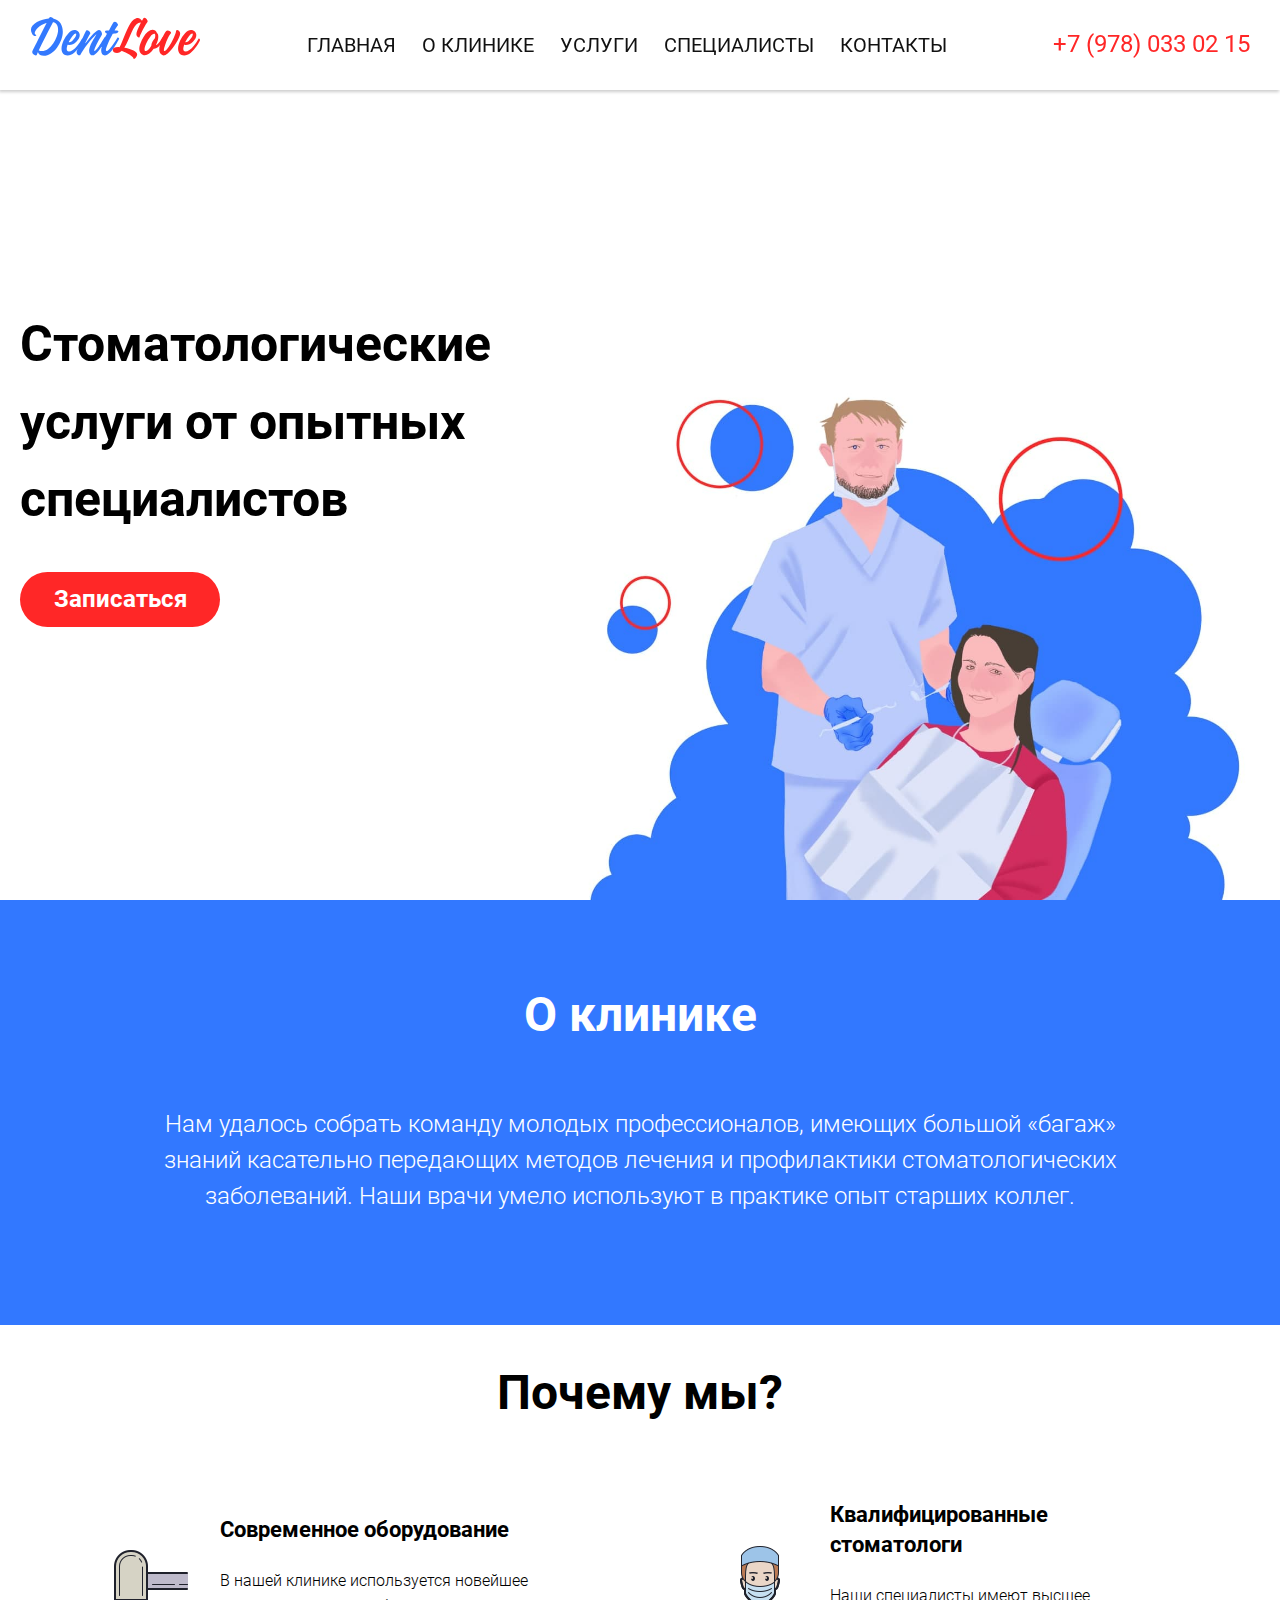
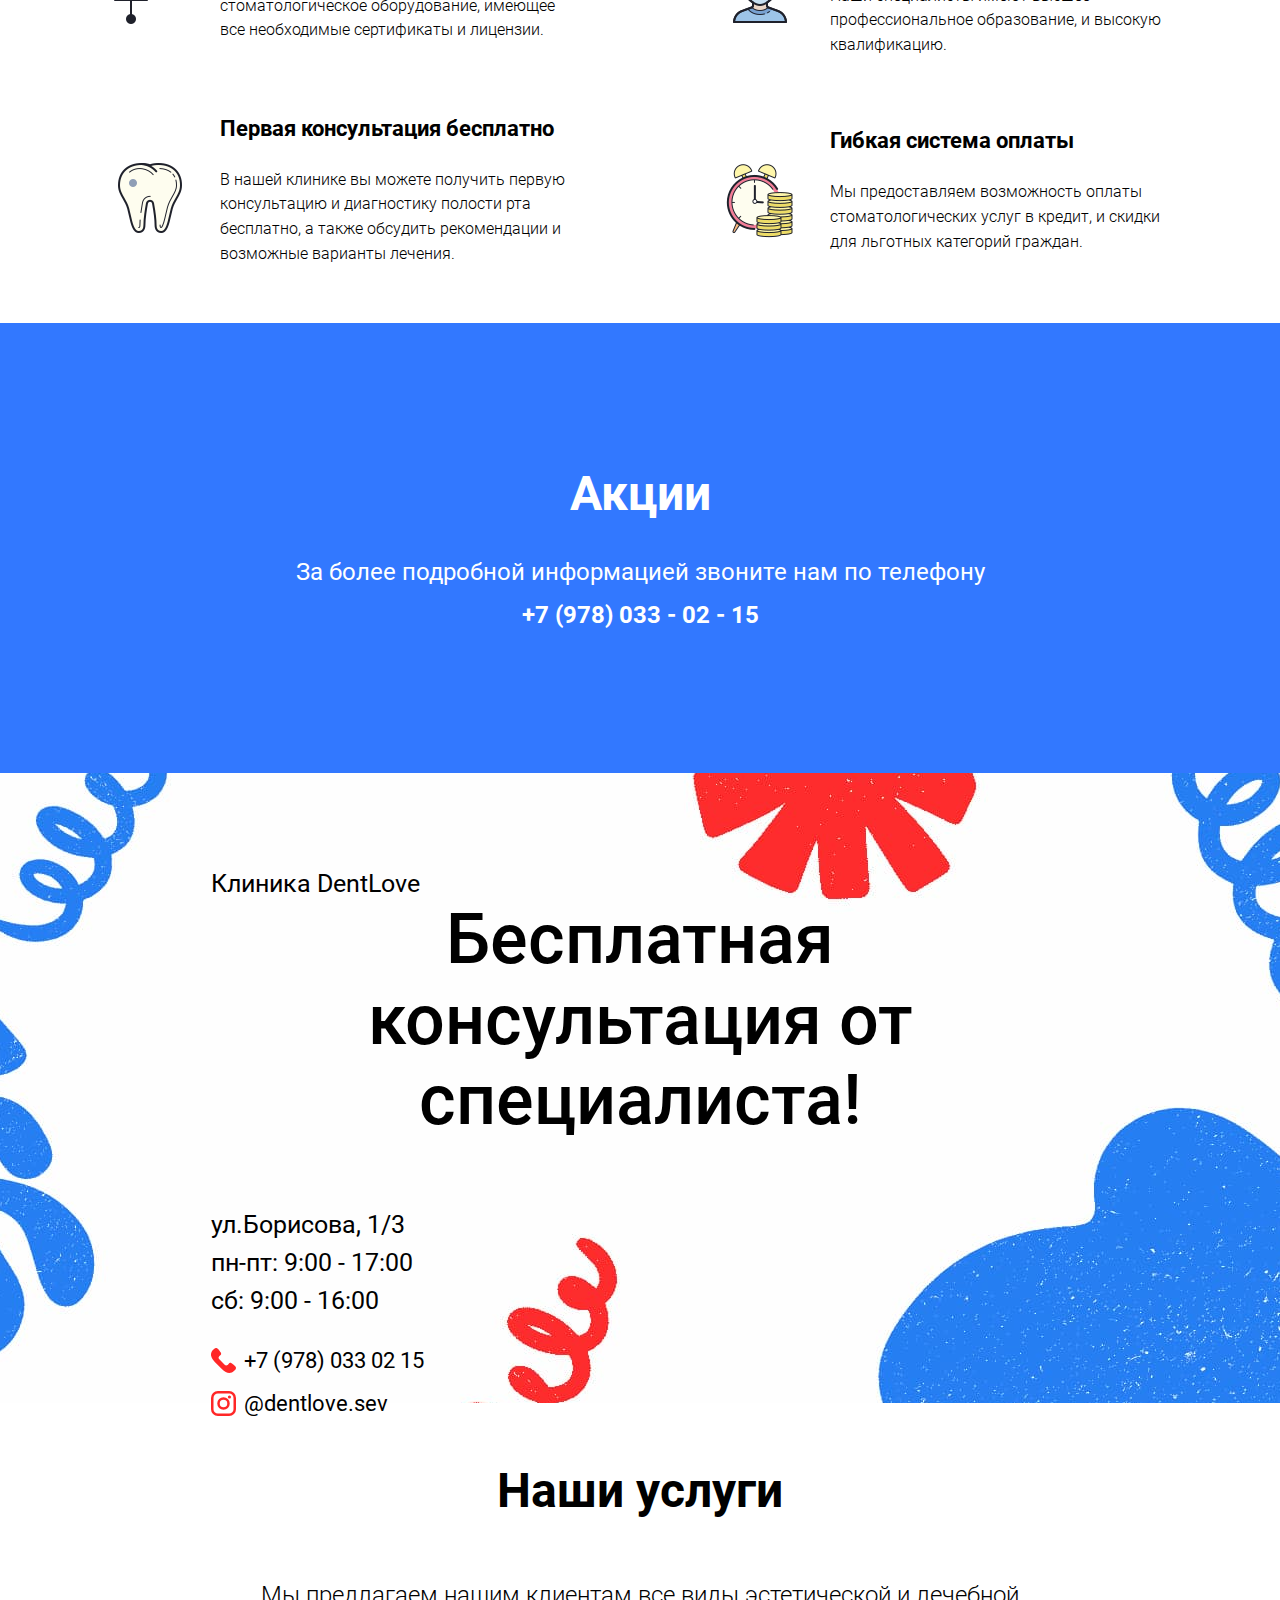
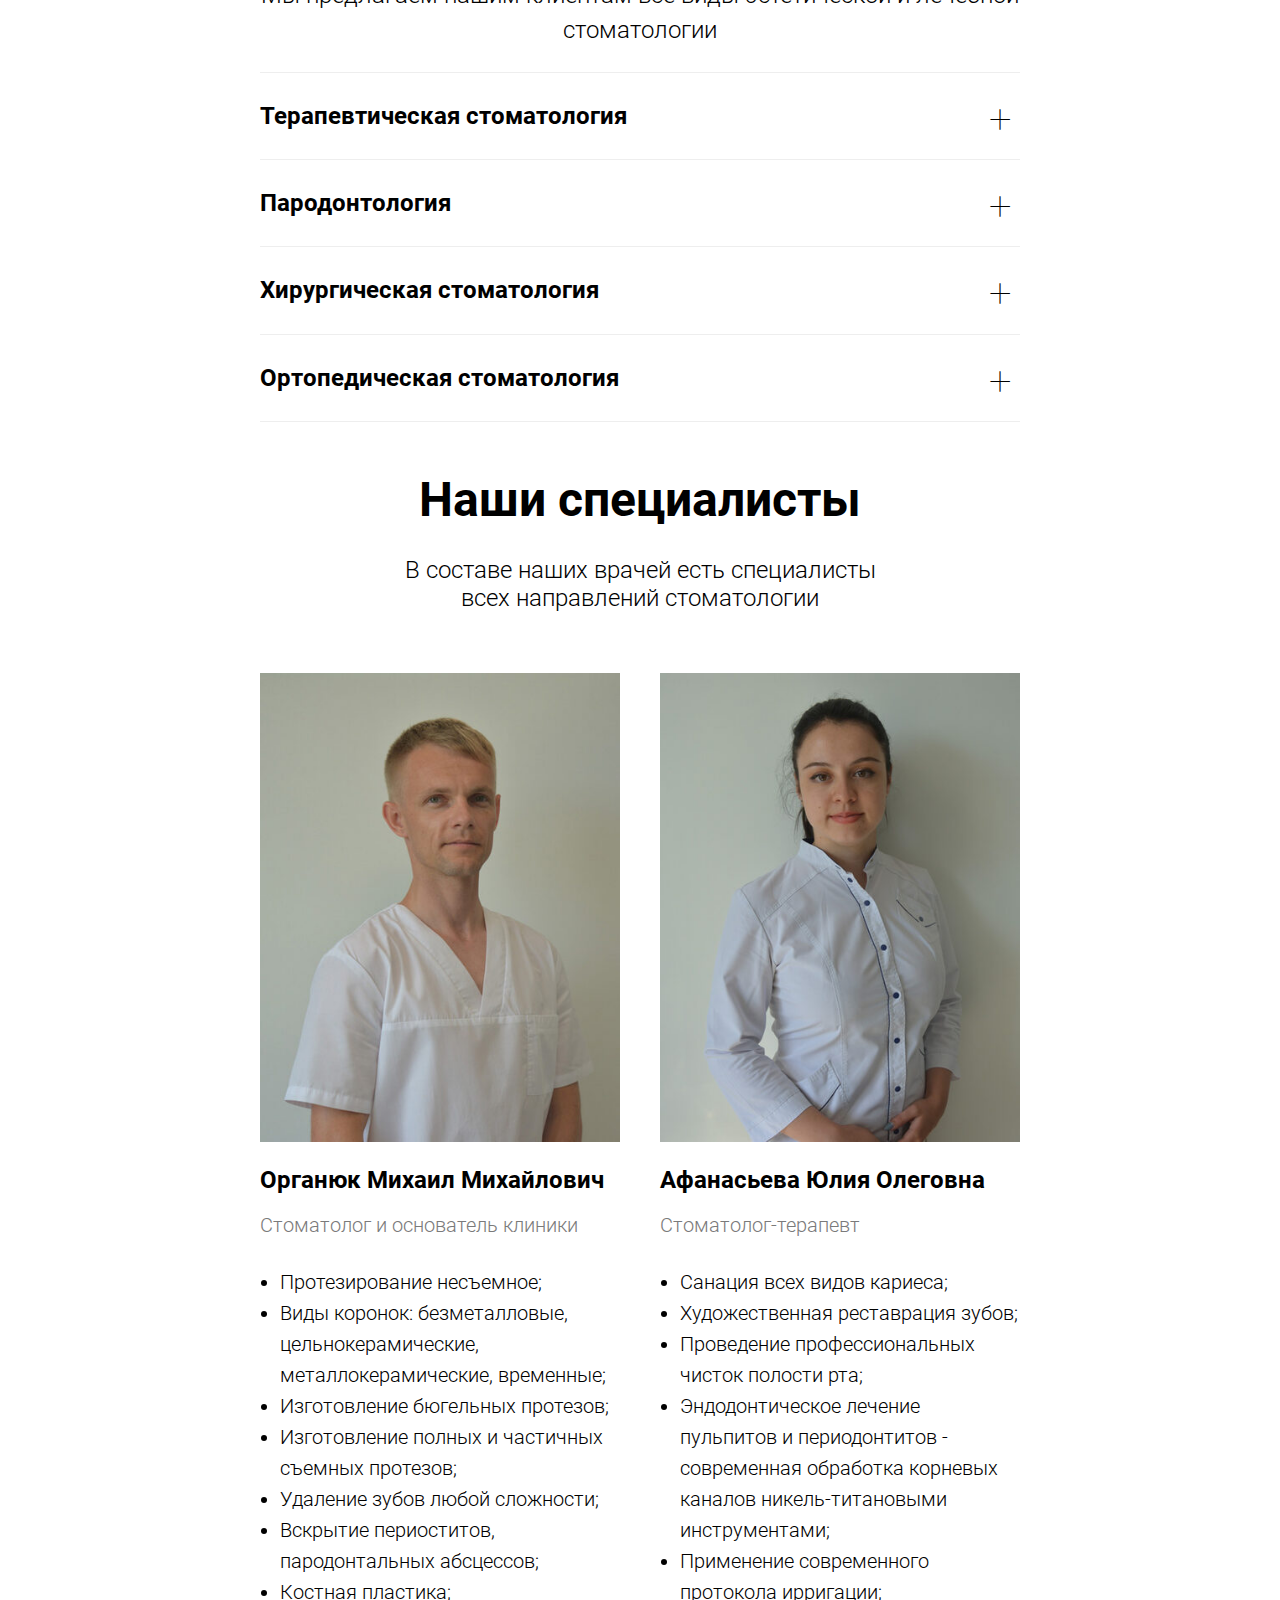
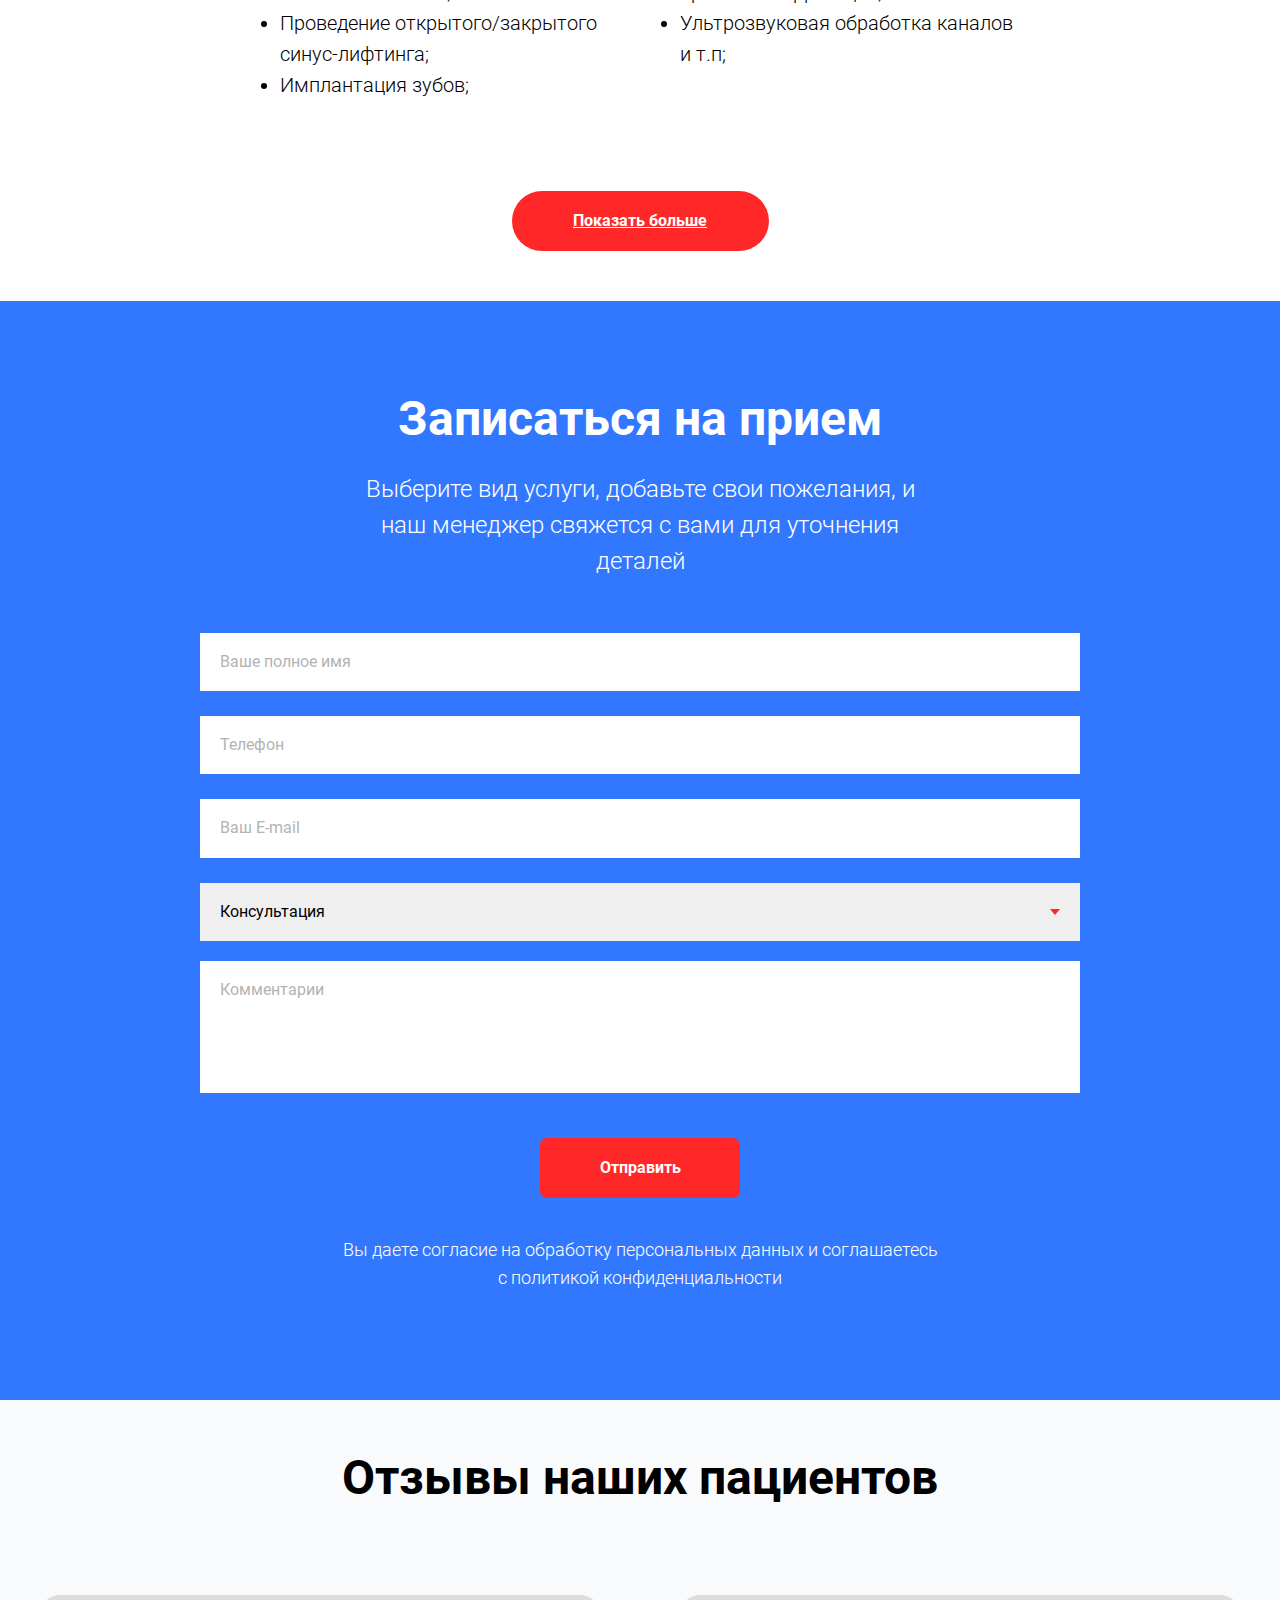
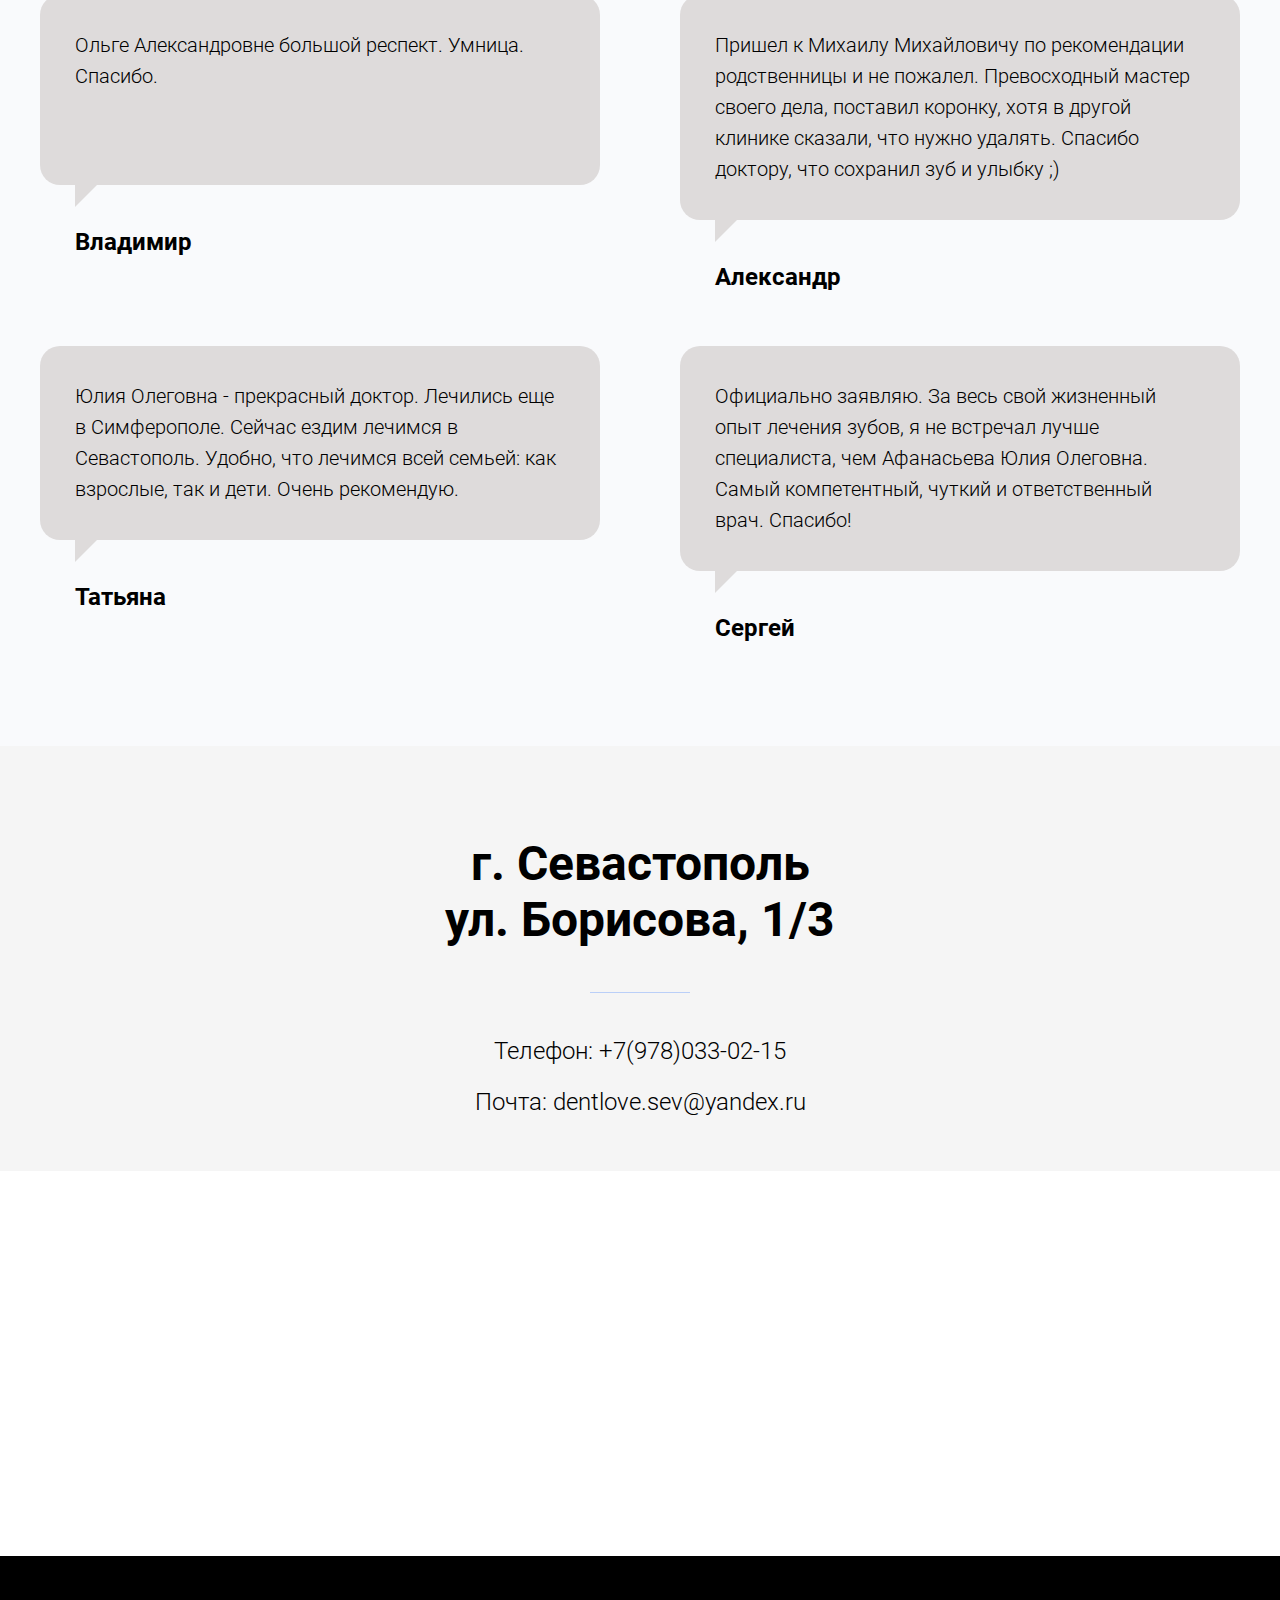
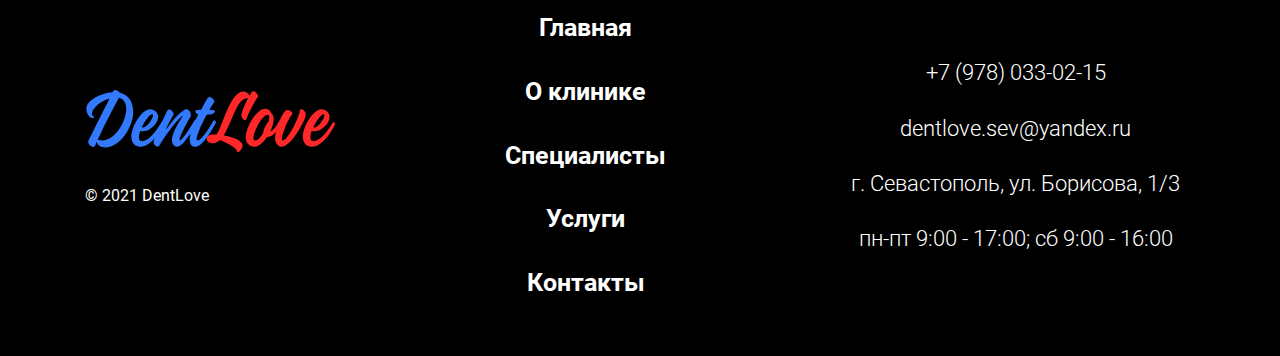
==== commit b47da069: "add modal, form submit, map" ====
--- a/index.html
+++ b/index.html
@@ -4,11 +4,40 @@
   <meta charset="UTF-8">
   <meta http-equiv="X-UA-Compatible" content="IE=edge">
   <meta name="viewport" content="width=device-width, initial-scale=1.0">
+  <meta name="yandex-verification" content="640d23ad5f462f8f" />
   <link rel="shortcut icon" href="./img/favicon.ico" type="image/x-icon">
   <link rel="stylesheet" href="./css/index.min.css"">
+  <link rel="stylesheet" href="./css/notification.min.css">
   <title>Стоматологическая клиника</title>
+
+    <!-- Yandex.Metrika counter -->
+    <script type="text/javascript" >
+       (function(m,e,t,r,i,k,a){m[i]=m[i]||function(){(m[i].a=m[i].a||[]).push(arguments)};
+       m[i].l=1*new Date();k=e.createElement(t),a=e.getElementsByTagName(t)[0],k.async=1,k.src=r,a.parentNode.insertBefore(k,a)})
+       (window, document, "script", "https://mc.yandex.ru/metrika/tag.js", "ym");
+
+       ym(88773601, "init", {
+            clickmap:true,
+            trackLinks:true,
+            accurateTrackBounce:true,
+            webvisor:true
+       });
+    </script>
+    <!-- /Yandex.Metrika counter -->
+    <!-- Global site tag (gtag.js) - Google Analytics -->
+    <script async src="https://www.googletagmanager.com/gtag/js?id=G-62QHPC65ZR"></script>
+    <script>
+      window.dataLayer = window.dataLayer || [];
+      function gtag(){dataLayer.push(arguments);}
+      gtag('js', new Date());
+
+      gtag('config', 'G-62QHPC65ZR');
+    </script>
+
 </head>
+
 <body>
+  <noscript><div><img src="https://mc.yandex.ru/watch/88773601" style="position:absolute; left:-9999px;" alt="" /></div></noscript>
   <header class="header">
     <div class="container">
       <div class="logo">
@@ -214,49 +243,63 @@
         </div>
       </div>
       <a href="./specialist.html" class="specialist__more-btn">Показать больше</a>
+      <a name="form"></a>
     </section>
     <a name="enroll"></a>
     <section class="enroll">
       <h2 class="section-header">Записаться на прием</h2>
       <p class="enroll__description">Выберите вид услуги, добавьте свои пожелания, и наш менеджер свяжется с вами для уточнения деталей</p>
 
-      <form class="container enroll__form">
+      <form class="container enroll__form" id="enroll_form">
         <input
           class="enroll__form-item"
           placeholder="Ваше полное имя"
           type="text"
-          name=""
-          id=""
+          name="name"
+          id="name"
+          required
         >
         <input
           class="enroll__form-item"
           type="tel"
-          name=""
-          id=""
-          value="+7 (__) ___-__-__"
-          pattern="^\+7(\s+)?\(?(17|25|29|33|44)\)?(\s+)?[0-9]{3}-?[0-9]{2}-?[0-9]{2}$"
+          name="tel"
+          id="tel"
           placeholder="Телефон"
+          required
+          minlength="17"
+          maxlength="17"
         >
         <input
           class="enroll__form-item"
           placeholder="Ваш E-mail"
           type="email"
-          name=""
-          id=""
+          name="email"
+          id="email"
+          required
         >
         <div class="enroll__form__select-wrapp">
-           <select class="enroll__form-item enroll__form__select" name="" id="">
-            <option value="">Консультация</option>
-            <option value="">Приём терапевта</option>
-            <option value="">Удаление зубов</option>
-            <option value="">Реставрация зубов</option>
-            <option value="">Имплантация зубов</option>
-            <option value="">Другое</option>
+           <select class="enroll__form-item enroll__form__select" name="service" id="service">
+              <option value="Консультация">Консультация</option>
+              <option value="Приём терапевта">Приём терапевта</option>
+              <option value="Удаление зубов">Удаление зубов</option>
+              <option value="Реставрация зубов">Реставрация зубов</option>
+              <option value="Имплантация зубов">Имплантация зубов</option>
+              <option value="Другое">Другое</option>
         </select>
         </div>
 
-        <textarea placeholder="Комментарии" class="enroll__form-item enroll__form__textarea" name="" id="" cols="30" rows="5"></textarea>
-        <button class="enroll__form__submit" type="submit">Отправить</button>
+        <textarea
+          placeholder="Комментарии"
+          class="enroll__form-item enroll__form__textarea"
+          name="comment"
+          id="comment"
+          cols="30"
+          rows="5"
+        ></textarea>
+        <button id="submit_btn" class="enroll__form__submit" type="submit">
+          <span class="submit_btn__text">Отправить</span>
+          <img class="enroll-spinner" src="./img/spinner.svg">
+        </button>
         <p class="enroll__form__police">Вы даете согласие на обработку персональных данных и соглашаетесь
           c политикой конфиденциальности</p>
       </form>
@@ -291,7 +334,7 @@
       </p>
       <p class="map__mail">
         Почта:
-        <a class="map__link" href="mailto:hello@dentalckinic.com">hello@dentalckinic.com</a>
+        <a class="map__link" href="mailto:dentlove.sev@yandex.ru">dentlove.sev@yandex.ru</a>
       </p>
     </section>
     <div id="map"></div>
@@ -324,28 +367,16 @@
     </div>
     <div class="footer__contacts-wrapp">
       <a class="footer__contacts-item" href="tel:+79780330215">+7 (978) 033-02-15</a>
-      <a class="footer__contacts-item" href="mailto:dentistry@gmail.com">dentistry@gmail.com</a>
+      <a class="footer__contacts-item" href="mailto:dentlove.sev@yandex.ru">dentlove.sev@yandex.ru</a>
       <address class="footer__contacts-item">г. Севастополь, ул. Борисова, 1/3</address>
       <p class="footer__contacts-item">пн-пт 9:00 - 17:00; сб 9:00 - 16:00</p>
     </div>
   </footer>
 
   <script src="https://api-maps.yandex.ru/2.1/?lang=ru_RU&amp;apikey=d7c8ce9f-a564-4fa6-8f87-3961be836d9d " type="text/javascript"></script>
-  <script type="text/javascript">
-    var myMap;
-
-// Дождёмся загрузки API и готовности DOM.
-    ymaps.ready(init);
-
-    function init () {
-        myMap = new ymaps.Map('map', {
-            center: [44.589979, 33.505116],
-            zoom: 10
-        }, {
-            searchControlProvider: 'yandex#search'
-        });
-      }
-  </script>
+  <script src="./js/notification.js"></script>
+  <script src="js/map.js"></script>
+  <script src="js/form.js"></script>
 </body>
 </html>
 
--- a/css/index.min.css
+++ b/css/index.min.css
@@ -1,2 +1,2 @@
-html{line-height:1.15;-webkit-text-size-adjust:100%}body{margin:0}main{display:block}h1{font-size:2em;margin:0.67em 0}hr{-webkit-box-sizing:content-box;box-sizing:content-box;height:0;overflow:visible}pre{font-family:monospace, monospace;font-size:1em}a{background-color:transparent}abbr[title]{border-bottom:none;text-decoration:underline;-webkit-text-decoration:underline dotted;text-decoration:underline dotted}b,strong{font-weight:bolder}code,kbd,samp{font-family:monospace, monospace;font-size:1em}small{font-size:80%}sub,sup{font-size:75%;line-height:0;position:relative;vertical-align:baseline}sub{bottom:-0.25em}sup{top:-0.5em}img{border-style:none}button,input,optgroup,select,textarea{font-family:inherit;font-size:100%;line-height:1.15;margin:0}button,input{overflow:visible}button,select{text-transform:none}button,[type="button"],[type="reset"],[type="submit"]{-webkit-appearance:button}button::-moz-focus-inner,[type="button"]::-moz-focus-inner,[type="reset"]::-moz-focus-inner,[type="submit"]::-moz-focus-inner{border-style:none;padding:0}button:-moz-focusring,[type="button"]:-moz-focusring,[type="reset"]:-moz-focusring,[type="submit"]:-moz-focusring{outline:1px dotted ButtonText}fieldset{padding:0.35em 0.75em 0.625em}legend{-webkit-box-sizing:border-box;box-sizing:border-box;color:inherit;display:table;max-width:100%;padding:0;white-space:normal}progress{vertical-align:baseline}textarea{overflow:auto}[type="checkbox"],[type="radio"]{-webkit-box-sizing:border-box;box-sizing:border-box;padding:0}[type="number"]::-webkit-inner-spin-button,[type="number"]::-webkit-outer-spin-button{height:auto}[type="search"]{-webkit-appearance:textfield;outline-offset:-2px}[type="search"]::-webkit-search-decoration{-webkit-appearance:none}::-webkit-file-upload-button{-webkit-appearance:button;font:inherit}details{display:block}summary{display:list-item}template{display:none}[hidden]{display:none}@font-face{font-family:'Roboto';src:url("../fonts/Roboto-MediumItalic.eot");src:local("Roboto Medium Italic"),local("Roboto-MediumItalic"),url("../fonts/Roboto-MediumItalic.eot?#iefix") format("embedded-opentype"),url("../fonts/Roboto-MediumItalic.woff") format("woff"),url("../fonts/Roboto-MediumItalic.ttf") format("truetype");font-weight:500;font-style:italic}@font-face{font-family:'Roboto';src:url("../fonts/Roboto-Italic.eot");src:local("Roboto Italic"),local("Roboto-Italic"),url("../fonts/Roboto-Italic.eot?#iefix") format("embedded-opentype"),url("../fonts/Roboto-Italic.woff") format("woff"),url("../fonts/Roboto-Italic.ttf") format("truetype");font-weight:normal;font-style:italic}@font-face{font-family:'Roboto';src:url("../fonts/Roboto-Bold.eot");src:local("Roboto Bold"),local("Roboto-Bold"),url("../fonts/Roboto-Bold.eot?#iefix") format("embedded-opentype"),url("../fonts/Roboto-Bold.woff") format("woff"),url("../fonts/Roboto-Bold.ttf") format("truetype");font-weight:bold;font-style:normal}@font-face{font-family:'Roboto';src:url("../fonts/Roboto-Regular.eot");src:local("Roboto"),local("Roboto-Regular"),url("../fonts/Roboto-Regular.eot?#iefix") format("embedded-opentype"),url("../fonts/Roboto-Regular.woff") format("woff"),url("../fonts/Roboto-Regular.ttf") format("truetype");font-weight:normal;font-style:normal}@font-face{font-family:'Roboto';src:url("../fonts/Roboto-Medium.eot");src:local("Roboto Medium"),local("Roboto-Medium"),url("../fonts/Roboto-Medium.eot?#iefix") format("embedded-opentype"),url("../fonts/Roboto-Medium.woff") format("woff"),url("../fonts/Roboto-Medium.ttf") format("truetype");font-weight:500;font-style:normal}@font-face{font-family:'Roboto';src:url("../fonts/Roboto-BoldItalic.eot");src:local("Roboto Bold Italic"),local("Roboto-BoldItalic"),url("../fonts/Roboto-BoldItalic.eot?#iefix") format("embedded-opentype"),url("../fonts/Roboto-BoldItalic.woff") format("woff"),url("../fonts/Roboto-BoldItalic.ttf") format("truetype");font-weight:bold;font-style:italic}@font-face{font-family:'Roboto';src:url("../fonts/Roboto-ThinItalic.eot");src:local("Roboto Thin Italic"),local("Roboto-ThinItalic"),url("../fonts/Roboto-ThinItalic.eot?#iefix") format("embedded-opentype"),url("../fonts/Roboto-ThinItalic.woff") format("woff"),url("../fonts/Roboto-ThinItalic.ttf") format("truetype");font-weight:100;font-style:italic}@font-face{font-family:'Roboto';src:url("../fonts/Roboto-Black.eot");src:local("Roboto Black"),local("Roboto-Black"),url("../fonts/Roboto-Black.eot?#iefix") format("embedded-opentype"),url("../fonts/Roboto-Black.woff") format("woff"),url("../fonts/Roboto-Black.ttf") format("truetype");font-weight:900;font-style:normal}@font-face{font-family:'Roboto';src:url("../fonts/Roboto-Light.eot");src:local("Roboto Light"),local("Roboto-Light"),url("../fonts/Roboto-Light.eot?#iefix") format("embedded-opentype"),url("../fonts/Roboto-Light.woff") format("woff"),url("../fonts/Roboto-Light.ttf") format("truetype");font-weight:300;font-style:normal}@font-face{font-family:'Roboto';src:url("../fonts/Roboto-LightItalic.eot");src:local("Roboto Light Italic"),local("Roboto-LightItalic"),url("../fonts/Roboto-LightItalic.eot?#iefix") format("embedded-opentype"),url("../fonts/Roboto-LightItalic.woff") format("woff"),url("../fonts/Roboto-LightItalic.ttf") format("truetype");font-weight:300;font-style:italic}@font-face{font-family:'Roboto';src:url("../fonts/Roboto-BlackItalic.eot");src:local("Roboto Black Italic"),local("Roboto-BlackItalic"),url("../fonts/Roboto-BlackItalic.eot?#iefix") format("embedded-opentype"),url("../fonts/Roboto-BlackItalic.woff") format("woff"),url("../fonts/Roboto-BlackItalic.ttf") format("truetype");font-weight:900;font-style:italic}@font-face{font-family:'Roboto';src:url("../fonts/Roboto-Thin.eot");src:local("Roboto Thin"),local("Roboto-Thin"),url("../fonts/Roboto-Thin.eot?#iefix") format("embedded-opentype"),url("../fonts/Roboto-Thin.woff") format("woff"),url("../fonts/Roboto-Thin.ttf") format("truetype");font-weight:100;font-style:normal}body{font-family:'Roboto', sans-serif}*{-webkit-box-sizing:border-box;box-sizing:border-box}.container{max-width:1220px;margin:auto}.section-header{font-size:48px;text-align:center;margin:0}@media (max-width: 400px){.section-header{font-size:40px}}.header{position:fixed;top:0;background-color:#fff;width:100%;height:90px;padding:0 10px;-webkit-box-shadow:-1px 2px 3px rgba(0,0,0,0.2);box-shadow:-1px 2px 3px rgba(0,0,0,0.2);z-index:100}.header .container{display:-webkit-box;display:-ms-flexbox;display:flex;-webkit-box-align:center;-ms-flex-align:center;align-items:center;-webkit-box-pack:justify;-ms-flex-pack:justify;justify-content:space-between;height:100%}.hamburger-menu{display:none}.logo__img{width:170px}.navbar{max-width:640px;width:100%;margin:0px 10px}.navbar__list{padding:0;display:-webkit-box;display:-ms-flexbox;display:flex;list-style:none;-webkit-box-pack:justify;-ms-flex-pack:justify;justify-content:space-between}.navbar__link{color:#111111;font-size:20px;text-transform:uppercase;text-decoration:none}.navbar__link:hover{-webkit-transition:color .2s;transition:color .2s;color:#ff2727}.phone{max-width:215px;min-width:155px;text-align:center}.phone__link{text-decoration:none;font-size:24px;color:#ff2727}@media (max-width: 1100px){.header .logo{margin-right:10px}.header .logo__img{width:130px}.header .navbar__link{font-size:18px}.header .phone__link{font-size:18px}}@media (max-width: 860px){.header{display:none}.hamburger-menu{display:block;z-index:100}#menu__toggle{opacity:0}#menu__toggle:checked ~ .menu__btn>span{-webkit-transform:rotate(45deg);transform:rotate(45deg)}#menu__toggle:checked ~ .menu__btn>span::before{top:0;-webkit-transform:rotate(0);transform:rotate(0)}#menu__toggle:checked ~ .menu__btn>span::after{top:0;-webkit-transform:rotate(90deg);transform:rotate(90deg)}#menu__toggle:checked ~ .menu__box{visibility:visible;left:0}.menu__btn{display:-webkit-box;display:-ms-flexbox;display:flex;-webkit-box-align:center;-ms-flex-align:center;align-items:center;-webkit-box-pack:center;-ms-flex-pack:center;justify-content:center;position:fixed;top:20px;left:20px;width:40px;height:40px;cursor:pointer;z-index:101;background-color:#f5f5f5;border-radius:100%}.menu__btn>span,.menu__btn>span::before,.menu__btn>span::after{display:block;position:absolute;width:22px;height:2px;background-color:#616161;-webkit-transition-duration:.25s;transition-duration:.25s}.menu__btn>span::before{content:'';top:-8px}.menu__btn>span::after{content:'';top:8px}.menu__box{display:block;position:fixed;visibility:hidden;top:0;left:-100%;width:300px;height:100%;margin:0;padding:80px 0;list-style:none;background-color:#f5f5f5;-webkit-box-shadow:1px 0px 6px rgba(0,0,0,0.2);box-shadow:1px 0px 6px rgba(0,0,0,0.2);-webkit-transition-duration:.25s;transition-duration:.25s;z-index:100}.menu__item{display:block;padding:12px 24px;color:#333;font-family:'Roboto', sans-serif;font-size:20px;font-weight:600;text-decoration:none;-webkit-transition-duration:.25s;transition-duration:.25s}.menu__item:hover{color:#ff2727}}.main-screen{height:100vh;background-image:url("../img/main-screen-bg.jpg");background-position:center center;background-attachment:scroll;background-repeat:no-repeat;display:-webkit-box;display:-ms-flexbox;display:flex;-webkit-box-align:center;-ms-flex-align:center;align-items:center;background-position-x:100%;background-position-y:100%;background-size:1000px;display:flex;align-items:center}.main-screen .action{width:100%}.main-screen .action__header{display:block;max-width:475px;font-size:50px;line-height:1.55;font-weight:700}.main-screen .action__btn{width:200px;height:55px;border:none;color:#ffffff;font-size:24px;font-weight:600;border-radius:30px;background-color:#ff2727;-webkit-transition:background-color 0.2s ease-in-out;transition:background-color 0.2s ease-in-out}.main-screen .action__btn:hover{cursor:pointer;background-color:#e73b3b}.main-screen .action__btn:active{background-color:#d80c0c}@media (max-width: 1650px){.main-screen{background-size:800px}}@media (max-width: 1300px){.main-screen{background-size:700px}.main-screen .action{margin-left:20px}}@media (max-width: 1100px){.main-screen{background-size:600px}.main-screen .action{margin-left:40px}.main-screen .action__header{font-size:40px}.main-screen .action__btn{font-size:18px}}@media (max-width: 940px){.main-screen{background-size:550px;background-position-x:110%}}@media (max-width: 850px){.main-screen .action__header{max-width:325px;font-size:35px}}@media (max-width: 810px){.main-screen{background:none;-webkit-box-pack:center;-ms-flex-pack:center;justify-content:center}.main-screen .action{margin:0 20px;display:-webkit-box;display:-ms-flexbox;display:flex;-webkit-box-orient:vertical;-webkit-box-direction:normal;-ms-flex-direction:column;flex-direction:column;-webkit-box-pack:center;-ms-flex-pack:center;justify-content:center;-webkit-box-align:center;-ms-flex-align:center;align-items:center}.main-screen .action__header{max-width:475px;font-size:50px;text-align:center;display:inline}}@media (max-width: 500px){.main-screen .action__header{max-width:475px;font-size:30px;text-align:center;display:inline}.main-screen .action__btn{width:170px;font-size:16px}}.info{height:425px;background-color:#3278ff;color:#fff;display:-webkit-box;display:-ms-flexbox;display:flex;-webkit-box-pack:center;-ms-flex-pack:center;justify-content:center}.info__header{margin-bottom:40px}.info__description{font-size:24px;text-align:center;max-width:960px;display:inline-block;line-height:1.50;font-weight:300}@media (max-width: 1000px){.info__description{padding:0 30px}}@media (max-width: 570px){.info__description{font-size:20px}}@media (max-width: 480px){.info__header{margin-bottom:20px}}@media (max-width: 480px){.info__description{padding:0 10px}}@media (max-width: 400px){.info__description{font-size:18px}}.advantages .container{display:-webkit-box;display:-ms-flexbox;display:flex;-ms-flex-wrap:wrap;flex-wrap:wrap;-ms-flex-pack:distribute;justify-content:space-around;-webkit-box-align:center;-ms-flex-align:center;align-items:center;margin-top:80px}.advantages__header{margin:40px 0px}.advantages__container{display:-webkit-box;display:-ms-flexbox;display:flex;max-width:470px;-webkit-box-align:center;-ms-flex-align:center;align-items:center;-webkit-box-pack:justify;-ms-flex-pack:justify;justify-content:space-between;padding-bottom:40px}.advantages__img{width:100px;height:100px}.advantages__info{padding-left:20px}.advantages__title{font-size:22px;line-height:1.35;margin:0;padding-bottom:8px}.advantages__description{font-size:16px;line-height:1.55;font-weight:300}@media (max-width: 480px){.advantages__container{padding-left:20px;padding-right:20px;-webkit-box-align:start;-ms-flex-align:start;align-items:flex-start}}@media (max-width: 400px){.advantages__img{width:80px;height:80px}.advantages__title{overflow-wrap:break-word;word-wrap:break-word;-webkit-hyphens:auto;-ms-hyphens:auto;hyphens:auto;word-break:break-word}}.special-offer{height:450px;background-color:#3278ff;color:#fff;display:-webkit-box;display:-ms-flexbox;display:flex;-webkit-box-align:center;-ms-flex-align:center;align-items:center;-webkit-box-pack:center;-ms-flex-pack:center;justify-content:center;-webkit-box-orient:vertical;-webkit-box-direction:normal;-ms-flex-direction:column;flex-direction:column}.special-offer__header{padding-bottom:38px}.special-offer__descr{font-size:24px;margin:0;padding-bottom:15px}.special-offer__link{font-size:24px;text-decoration:none;color:#fff;font-weight:700}@media (max-width: 700px){.special-offer__descr{text-align:center;padding:0 10px;margin-bottom:10px}}@media (max-width: 480px){.special-offer{height:350px}.special-offer__descr{font-size:20px}.special-offer__link{font-size:20px}}.banner{width:100%;height:800px;background-image:url("../img/banner-bg.jpg");background-size:cover;background-position:center;background-repeat:no-repeat;background-clip:content-box}.banner__container{display:-webkit-box;display:-ms-flexbox;display:flex;-webkit-box-orient:vertical;-webkit-box-direction:normal;-ms-flex-direction:column;flex-direction:column;-webkit-box-pack:center;-ms-flex-pack:center;justify-content:center;height:100%}.banner .banner-header{font-weight:500;max-width:950px;font-size:70px;margin-bottom:70px}.banner .banner-header__container{display:-webkit-box;display:-ms-flexbox;display:flex;-webkit-box-align:start;-ms-flex-align:start;align-items:flex-start;-webkit-box-pack:center;-ms-flex-pack:center;justify-content:center;-webkit-box-orient:vertical;-webkit-box-direction:normal;-ms-flex-direction:column;flex-direction:column;margin:0 auto}.banner .banner-header__info{font-size:25px;margin-bottom:0px}.banner__address,.banner__work-time{font-style:normal;font-size:25px}.banner__work-time{max-width:230px;margin-top:5px;line-height:1.5}.banner__link{color:#000;font-size:22px;text-decoration:none;line-height:1.5;display:-webkit-box;display:-ms-flexbox;display:flex;margin-bottom:10px}.banner__link-img{width:25px;margin-right:8px}@media (max-width: 1550px){.banner{height:630px}.banner .banner-header{width:858px}.banner .banner-header__container{margin-top:100px}}@media (max-width: 1340px){.banner{background-size:auto}}@media (max-width: 900px){.banner{height:580px}.banner .banner-header{font-size:50px;margin-bottom:70px;width:680px}.banner .banner-header__container{padding:0 20px;margin-top:0}.banner .banner-header__info{font-size:23px}.banner__address,.banner__work-time{font-size:23px}.banner__work-time{max-width:200px}.banner__link{font-size:20px}}@media (max-width: 725px){.banner{background-image:url("../img/banner-mob-bg.jpg");background-size:cover;height:1000px}.banner .banner-header{width:100%}.banner .banner-header__info{display:none}.banner .banner-header__container{-webkit-box-align:end;-ms-flex-align:end;align-items:flex-end}.banner__work-time{text-align:right}}.service{display:-webkit-box;display:-ms-flexbox;display:flex;-webkit-box-orient:vertical;-webkit-box-direction:normal;-ms-flex-direction:column;flex-direction:column;-webkit-box-align:center;-ms-flex-align:center;align-items:center}.service__header{margin:60px 0}.service__description{font-size:24px;font-weight:300;display:inline-block;line-height:1.45;max-width:760px;text-align:center;margin-top:0}.service__details-container{max-width:760px;width:100%}.service__details{-webkit-transition:all 1s;transition:all 1s;border-top:1px solid #eee;position:relative}.service__details:last-child{border-bottom:1px solid #eee}.service__summary{font-size:24px;font-weight:600;line-height:1.35;padding:27px 50px 27px 0}.service__summary:hover{cursor:pointer}.service__list{list-style:'—';font-size:20px;font-weight:300}.service__item{padding-left:10px}.service details summary::-webkit-details-marker{display:none}.service details>summary{list-style:none}.service details summary:after{content:"+";color:black;position:absolute;font-size:40px;line-height:1;right:0;font-weight:200;-webkit-transform-origin:center;transform-origin:center;-webkit-transition:200ms linear;transition:200ms linear;text-align:center;width:40px;height:40px;border-radius:100px}.service details:hover summary:after{background-color:#eee}.service details[open] summary:after{-webkit-transform:rotate(45deg);transform:rotate(45deg)}@media (max-width: 810px){.service__details-container{padding:0 20px}.service details summary:after{top:20px}}@media (max-width: 630px){.service__header{margin:40px 0}.service__description{font-size:20px}.service__summary{font-size:20px}.service__list{font-size:18px}}.specialist{margin-top:50px;margin-bottom:50px;display:-webkit-box;display:-ms-flexbox;display:flex;-webkit-box-orient:vertical;-webkit-box-direction:normal;-ms-flex-direction:column;flex-direction:column;-webkit-box-align:center;-ms-flex-align:center;align-items:center}.specialist__description{font-size:24px;display:inline-block;max-width:540px;padding:0 10px;text-align:center;margin:30px 0;font-weight:300}.specialist__container{display:-webkit-box;display:-ms-flexbox;display:flex;-ms-flex-wrap:wrap;flex-wrap:wrap;-webkit-box-align:start;-ms-flex-align:start;align-items:flex-start;margin-top:30px;margin-bottom:50px}.specialist__card{margin:0 20px 20px 20px;max-width:360px}.specialist__photo{max-width:360px}.specialist__name{font-size:24px;font-weight:700;margin:20px 0}.specialist__position{font-size:20px;font-weight:300;margin-bottom:30px;color:#7A7A7A}.specialist__service{font-size:20px;font-weight:300;padding-left:20px;line-height:1.55}.specialist__more-btn{color:#ffffff;background-color:#ff2727;font-size:16px;font-weight:700;height:60px;display:-webkit-box;display:-ms-flexbox;display:flex;-webkit-box-align:center;-ms-flex-align:center;align-items:center;-webkit-box-pack:center;-ms-flex-pack:center;justify-content:center;max-width:257px;width:100%;border-radius:30px}.specialist__more-btn:hover{cursor:pointer}.specialist-page-main{margin-top:155px}.specialist-page__header{color:#3278ff}.specialist-page__description{max-width:100%;margin-bottom:10px}.specialist-page__link{color:#000;text-decoration:none;font-size:24px;display:inline-block;padding:0 10px;text-align:center;margin-bottom:30px;font-weight:300;border-bottom:1px solid #000}@media (max-width: 860px){.specialist-page-main{margin-top:70px}}@media (max-width: 799px){.specialist__container{-webkit-box-align:center;-ms-flex-align:center;align-items:center;-webkit-box-pack:center;-ms-flex-pack:center;justify-content:center}}@media (max-width: 480px){.specialist .section-header{padding:0 10px}.specialist__description{font-size:20px}.specialist__container{margin-bottom:20px}.specialist__card{display:-webkit-box;display:-ms-flexbox;display:flex;-webkit-box-orient:vertical;-webkit-box-direction:normal;-ms-flex-direction:column;flex-direction:column;-webkit-box-align:center;-ms-flex-align:center;align-items:center;-webkit-box-pack:center;-ms-flex-pack:center;justify-content:center}.specialist__photo{max-width:260px}.specialist__name{font-size:20px;text-align:center}.specialist__position{font-size:20px;margin-top:0px;margin-bottom:0px;text-align:center}.specialist__service{font-size:17px}}@media (max-width: 350px){.specialist__more-btn{font-size:14px;font-weight:500;height:55px;max-width:190px}}.review{background-color:#f9fafc;padding:50px 0}.review .section-header{margin-bottom:90px}.review__container{display:-webkit-box;display:-ms-flexbox;display:flex;-ms-flex-wrap:wrap;flex-wrap:wrap;-webkit-box-pack:justify;-ms-flex-pack:justify;justify-content:space-between}.review__item{margin:0 10px 30px 10px}.review__text{display:block;max-width:560px;width:100%;padding:35px;font-size:20px;line-height:1.55;font-weight:300;background:#dedbdb;min-height:190px;border-radius:20px;margin:0;position:relative}.review__text::before{content:'';display:block;position:absolute;width:0;height:0;bottom:-22px;border:12px solid;border-color:#dedbdb transparent transparent #dedbdb}.review__name{margin-left:35px;color:#000000;font-size:24px;padding-top:20px;font-weight:700}@media (max-width: 1160px){.review__container{-ms-flex-pack:distribute;justify-content:space-around}.review__text{max-width:480px}}@media (max-width: 595px){.review .section-header{margin-bottom:50px}.review__text{font-size:18px}}@media (max-width: 420px){.review__name{font-size:22px}}.enroll{padding-top:90px;padding-bottom:90px;background-color:#3278ff;display:-webkit-box;display:-ms-flexbox;display:flex;-webkit-box-orient:vertical;-webkit-box-direction:normal;-ms-flex-direction:column;flex-direction:column;-webkit-box-pack:center;-ms-flex-pack:center;justify-content:center;-webkit-box-align:center;-ms-flex-align:center;align-items:center}.enroll .section-header{color:white}.enroll__description{color:white;display:inline-block;max-width:550px;font-size:24px;font-weight:300;line-height:1.5;text-align:center}.enroll__form{display:-webkit-box;display:-ms-flexbox;display:flex;-webkit-box-align:center;-ms-flex-align:center;align-items:center;-webkit-box-orient:vertical;-webkit-box-direction:normal;-ms-flex-direction:column;flex-direction:column;-webkit-box-pack:center;-ms-flex-pack:center;justify-content:center;margin-top:30px}.enroll__form-item{margin-bottom:25px;width:100%;padding:20px 20px 20px 20px;border:none;width:880px}.enroll__form-item:focus{outline-color:#ff2727}.enroll__form-item::-webkit-input-placeholder{color:#B3B3B3}.enroll__form-item:-ms-input-placeholder{color:#B3B3B3}.enroll__form-item::-ms-input-placeholder{color:#B3B3B3}.enroll__form-item::placeholder{color:#B3B3B3}.enroll__form__select{cursor:pointer;position:relative;-webkit-appearance:none;-moz-appearance:none;appearance:none;margin:0}.enroll__form__select-wrapp{width:100%;position:relative;margin-bottom:20px}.enroll__form__select-wrapp::after{content:' ';width:0;height:0;border-style:solid;border-width:6px 5px 0 5px;border-color:#000 transparent transparent transparent;position:absolute;right:20px;top:0;bottom:0;margin:auto;pointer-events:none;border-top-color:#ff2727}.enroll__form__textarea{resize:none}.enroll__form__submit{color:#ffffff;background-color:#ff2727;width:200px;height:60px;display:-webkit-box;display:-ms-flexbox;display:flex;-webkit-box-align:center;-ms-flex-align:center;align-items:center;-webkit-box-pack:center;-ms-flex-pack:center;justify-content:center;border:none;border-radius:7px;font-weight:700;cursor:pointer;margin:20px 0}.enroll__form__police{font-size:18px;font-weight:300;color:#fff;line-height:1.55;display:inline-block;width:600px;text-align:center}@media (max-width: 930px){.enroll__description{font-size:20px}.enroll__form{padding:0 30px}.enroll__form-item{width:100%}}@media (max-width: 670px){.enroll__form{max-width:100%}.enroll__form__police{display:inline;padding:0 20px;text-align:center;width:100%}}@media (max-width: 530px){.enroll{padding-top:40px;padding-bottom:40px}.enroll__description{font-size:18px;text-align:center;padding:0 20px}.enroll__form__police{font-size:16px}.enroll__form__submit{width:100%}}.map{background-color:#f5f5f5;padding-top:90px;padding-bottom:30px;text-align:center}.map__header{display:inline-block;max-width:400px}.map__line{max-width:100px;width:100%;height:1px;background-color:#3278ff;opacity:0.3;margin:45px auto}.map__phone,.map__mail{font-size:24px;font-weight:300}.map__link{text-decoration:none;color:#000}#map{width:100%;height:385px}@media (max-width: 400px){.map{padding-top:60px}.map__header{padding:0 20px}.map__phone,.map__mail{font-size:20px}.map__line{margin:30px auto}}.footer{min-height:400px;width:100%;background-color:#000;color:#fff;display:-webkit-box;display:-ms-flexbox;display:flex;-webkit-box-align:center;-ms-flex-align:center;align-items:center;-ms-flex-pack:distribute;justify-content:space-around;-ms-flex-wrap:wrap;flex-wrap:wrap;padding:30px 0}.footer__logo{width:250px}.footer__navigation-list{padding:0;list-style:none;font-size:25px;font-weight:700;text-align:center}.footer__navigation-link{text-decoration:none;color:#fff}.footer__navigation-item{margin-bottom:35px}.footer__navigation-item:last-child{margin-bottom:0px}.footer__contacts-wrapp{display:-webkit-box;display:-ms-flexbox;display:flex;-webkit-box-orient:vertical;-webkit-box-direction:normal;-ms-flex-direction:column;flex-direction:column;-webkit-box-align:center;-ms-flex-align:center;align-items:center;-webkit-box-pack:center;-ms-flex-pack:center;justify-content:center}.footer__contacts-item{margin:15px;color:#fff;text-decoration:none;font-size:22px;font-weight:300;font-style:normal}@media (max-width: 940px){.footer{-webkit-box-orient:vertical;-webkit-box-direction:reverse;-ms-flex-direction:column-reverse;flex-direction:column-reverse}.footer__logo-container{text-align:center}.footer__logo{width:200px}}@media (max-width: 430px){.footer__contacts-item{text-align:center;font-size:18px}.footer__navigation-list{font-size:20px;margin:20px 0}.footer__logo{width:100%;padding:0 20px;padding-top:20px}}
+html{line-height:1.15;-webkit-text-size-adjust:100%}body{margin:0}main{display:block}h1{font-size:2em;margin:0.67em 0}hr{-webkit-box-sizing:content-box;box-sizing:content-box;height:0;overflow:visible}pre{font-family:monospace, monospace;font-size:1em}a{background-color:transparent}abbr[title]{border-bottom:none;text-decoration:underline;-webkit-text-decoration:underline dotted;text-decoration:underline dotted}b,strong{font-weight:bolder}code,kbd,samp{font-family:monospace, monospace;font-size:1em}small{font-size:80%}sub,sup{font-size:75%;line-height:0;position:relative;vertical-align:baseline}sub{bottom:-0.25em}sup{top:-0.5em}img{border-style:none}button,input,optgroup,select,textarea{font-family:inherit;font-size:100%;line-height:1.15;margin:0}button,input{overflow:visible}button,select{text-transform:none}button,[type="button"],[type="reset"],[type="submit"]{-webkit-appearance:button}button::-moz-focus-inner,[type="button"]::-moz-focus-inner,[type="reset"]::-moz-focus-inner,[type="submit"]::-moz-focus-inner{border-style:none;padding:0}button:-moz-focusring,[type="button"]:-moz-focusring,[type="reset"]:-moz-focusring,[type="submit"]:-moz-focusring{outline:1px dotted ButtonText}fieldset{padding:0.35em 0.75em 0.625em}legend{-webkit-box-sizing:border-box;box-sizing:border-box;color:inherit;display:table;max-width:100%;padding:0;white-space:normal}progress{vertical-align:baseline}textarea{overflow:auto}[type="checkbox"],[type="radio"]{-webkit-box-sizing:border-box;box-sizing:border-box;padding:0}[type="number"]::-webkit-inner-spin-button,[type="number"]::-webkit-outer-spin-button{height:auto}[type="search"]{-webkit-appearance:textfield;outline-offset:-2px}[type="search"]::-webkit-search-decoration{-webkit-appearance:none}::-webkit-file-upload-button{-webkit-appearance:button;font:inherit}details{display:block}summary{display:list-item}template{display:none}[hidden]{display:none}@font-face{font-family:'Roboto';src:url("../fonts/Roboto-MediumItalic.eot");src:local("Roboto Medium Italic"),local("Roboto-MediumItalic"),url("../fonts/Roboto-MediumItalic.eot?#iefix") format("embedded-opentype"),url("../fonts/Roboto-MediumItalic.woff") format("woff"),url("../fonts/Roboto-MediumItalic.ttf") format("truetype");font-weight:500;font-style:italic}@font-face{font-family:'Roboto';src:url("../fonts/Roboto-Italic.eot");src:local("Roboto Italic"),local("Roboto-Italic"),url("../fonts/Roboto-Italic.eot?#iefix") format("embedded-opentype"),url("../fonts/Roboto-Italic.woff") format("woff"),url("../fonts/Roboto-Italic.ttf") format("truetype");font-weight:normal;font-style:italic}@font-face{font-family:'Roboto';src:url("../fonts/Roboto-Bold.eot");src:local("Roboto Bold"),local("Roboto-Bold"),url("../fonts/Roboto-Bold.eot?#iefix") format("embedded-opentype"),url("../fonts/Roboto-Bold.woff") format("woff"),url("../fonts/Roboto-Bold.ttf") format("truetype");font-weight:bold;font-style:normal}@font-face{font-family:'Roboto';src:url("../fonts/Roboto-Regular.eot");src:local("Roboto"),local("Roboto-Regular"),url("../fonts/Roboto-Regular.eot?#iefix") format("embedded-opentype"),url("../fonts/Roboto-Regular.woff") format("woff"),url("../fonts/Roboto-Regular.ttf") format("truetype");font-weight:normal;font-style:normal}@font-face{font-family:'Roboto';src:url("../fonts/Roboto-Medium.eot");src:local("Roboto Medium"),local("Roboto-Medium"),url("../fonts/Roboto-Medium.eot?#iefix") format("embedded-opentype"),url("../fonts/Roboto-Medium.woff") format("woff"),url("../fonts/Roboto-Medium.ttf") format("truetype");font-weight:500;font-style:normal}@font-face{font-family:'Roboto';src:url("../fonts/Roboto-BoldItalic.eot");src:local("Roboto Bold Italic"),local("Roboto-BoldItalic"),url("../fonts/Roboto-BoldItalic.eot?#iefix") format("embedded-opentype"),url("../fonts/Roboto-BoldItalic.woff") format("woff"),url("../fonts/Roboto-BoldItalic.ttf") format("truetype");font-weight:bold;font-style:italic}@font-face{font-family:'Roboto';src:url("../fonts/Roboto-ThinItalic.eot");src:local("Roboto Thin Italic"),local("Roboto-ThinItalic"),url("../fonts/Roboto-ThinItalic.eot?#iefix") format("embedded-opentype"),url("../fonts/Roboto-ThinItalic.woff") format("woff"),url("../fonts/Roboto-ThinItalic.ttf") format("truetype");font-weight:100;font-style:italic}@font-face{font-family:'Roboto';src:url("../fonts/Roboto-Black.eot");src:local("Roboto Black"),local("Roboto-Black"),url("../fonts/Roboto-Black.eot?#iefix") format("embedded-opentype"),url("../fonts/Roboto-Black.woff") format("woff"),url("../fonts/Roboto-Black.ttf") format("truetype");font-weight:900;font-style:normal}@font-face{font-family:'Roboto';src:url("../fonts/Roboto-Light.eot");src:local("Roboto Light"),local("Roboto-Light"),url("../fonts/Roboto-Light.eot?#iefix") format("embedded-opentype"),url("../fonts/Roboto-Light.woff") format("woff"),url("../fonts/Roboto-Light.ttf") format("truetype");font-weight:300;font-style:normal}@font-face{font-family:'Roboto';src:url("../fonts/Roboto-LightItalic.eot");src:local("Roboto Light Italic"),local("Roboto-LightItalic"),url("../fonts/Roboto-LightItalic.eot?#iefix") format("embedded-opentype"),url("../fonts/Roboto-LightItalic.woff") format("woff"),url("../fonts/Roboto-LightItalic.ttf") format("truetype");font-weight:300;font-style:italic}@font-face{font-family:'Roboto';src:url("../fonts/Roboto-BlackItalic.eot");src:local("Roboto Black Italic"),local("Roboto-BlackItalic"),url("../fonts/Roboto-BlackItalic.eot?#iefix") format("embedded-opentype"),url("../fonts/Roboto-BlackItalic.woff") format("woff"),url("../fonts/Roboto-BlackItalic.ttf") format("truetype");font-weight:900;font-style:italic}@font-face{font-family:'Roboto';src:url("../fonts/Roboto-Thin.eot");src:local("Roboto Thin"),local("Roboto-Thin"),url("../fonts/Roboto-Thin.eot?#iefix") format("embedded-opentype"),url("../fonts/Roboto-Thin.woff") format("woff"),url("../fonts/Roboto-Thin.ttf") format("truetype");font-weight:100;font-style:normal}body{font-family:'Roboto', sans-serif}*{-webkit-box-sizing:border-box;box-sizing:border-box}.container{max-width:1220px;margin:auto}.section-header{font-size:48px;text-align:center;margin:0}@media (max-width: 400px){.section-header{font-size:40px}}.header{position:fixed;top:0;background-color:#fff;width:100%;height:90px;padding:0 10px;-webkit-box-shadow:-1px 2px 3px rgba(0,0,0,0.2);box-shadow:-1px 2px 3px rgba(0,0,0,0.2);z-index:100}.header .container{display:-webkit-box;display:-ms-flexbox;display:flex;-webkit-box-align:center;-ms-flex-align:center;align-items:center;-webkit-box-pack:justify;-ms-flex-pack:justify;justify-content:space-between;height:100%}.hamburger-menu{display:none}.logo__img{width:170px}.navbar{max-width:640px;width:100%;margin:0px 10px}.navbar__list{padding:0;display:-webkit-box;display:-ms-flexbox;display:flex;list-style:none;-webkit-box-pack:justify;-ms-flex-pack:justify;justify-content:space-between}.navbar__link{color:#111111;font-size:20px;text-transform:uppercase;text-decoration:none}.navbar__link:hover{-webkit-transition:color .2s;transition:color .2s;color:#ff2727}.phone{max-width:215px;min-width:155px;text-align:center}.phone__link{text-decoration:none;font-size:24px;color:#ff2727}@media (max-width: 1100px){.header .logo{margin-right:10px}.header .logo__img{width:130px}.header .navbar__link{font-size:18px}.header .phone__link{font-size:18px}}@media (max-width: 860px){.header{display:none}.hamburger-menu{display:block;z-index:100}#menu__toggle{opacity:0}#menu__toggle:checked ~ .menu__btn>span{-webkit-transform:rotate(45deg);transform:rotate(45deg)}#menu__toggle:checked ~ .menu__btn>span::before{top:0;-webkit-transform:rotate(0);transform:rotate(0)}#menu__toggle:checked ~ .menu__btn>span::after{top:0;-webkit-transform:rotate(90deg);transform:rotate(90deg)}#menu__toggle:checked ~ .menu__box{visibility:visible;left:0}.menu__btn{display:-webkit-box;display:-ms-flexbox;display:flex;-webkit-box-align:center;-ms-flex-align:center;align-items:center;-webkit-box-pack:center;-ms-flex-pack:center;justify-content:center;position:fixed;top:20px;left:20px;width:40px;height:40px;cursor:pointer;z-index:101;background-color:#f5f5f5;border-radius:100%}.menu__btn>span,.menu__btn>span::before,.menu__btn>span::after{display:block;position:absolute;width:22px;height:2px;background-color:#616161;-webkit-transition-duration:.25s;transition-duration:.25s}.menu__btn>span::before{content:'';top:-8px}.menu__btn>span::after{content:'';top:8px}.menu__box{display:block;position:fixed;visibility:hidden;top:0;left:-100%;width:300px;height:100%;margin:0;padding:80px 0;list-style:none;background-color:#f5f5f5;-webkit-box-shadow:1px 0px 6px rgba(0,0,0,0.2);box-shadow:1px 0px 6px rgba(0,0,0,0.2);-webkit-transition-duration:.25s;transition-duration:.25s;z-index:100}.menu__item{display:block;padding:12px 24px;color:#333;font-family:'Roboto', sans-serif;font-size:20px;font-weight:600;text-decoration:none;-webkit-transition-duration:.25s;transition-duration:.25s}.menu__item:hover{color:#ff2727}}.main-screen{height:100vh;background-image:url("../img/main-screen-bg.jpg");background-position:center center;background-attachment:scroll;background-repeat:no-repeat;display:-webkit-box;display:-ms-flexbox;display:flex;-webkit-box-align:center;-ms-flex-align:center;align-items:center;background-position-x:100%;background-position-y:100%;background-size:1000px;display:flex;align-items:center}.main-screen .action{width:100%}.main-screen .action__header{display:block;max-width:475px;font-size:50px;line-height:1.55;font-weight:700}.main-screen .action__btn{width:200px;height:55px;border:none;color:#ffffff;font-size:24px;font-weight:600;border-radius:30px;background-color:#ff2727;-webkit-transition:background-color 0.2s ease-in-out;transition:background-color 0.2s ease-in-out}.main-screen .action__btn:hover{cursor:pointer;background-color:#e73b3b}.main-screen .action__btn:active{background-color:#d80c0c}@media (max-width: 1650px){.main-screen{background-size:800px}}@media (max-width: 1300px){.main-screen{background-size:700px}.main-screen .action{margin-left:20px}}@media (max-width: 1100px){.main-screen{background-size:600px}.main-screen .action{margin-left:40px}.main-screen .action__header{font-size:40px}.main-screen .action__btn{font-size:18px}}@media (max-width: 940px){.main-screen{background-size:550px;background-position-x:110%}}@media (max-width: 850px){.main-screen .action__header{max-width:325px;font-size:35px}}@media (max-width: 810px){.main-screen{background:none;-webkit-box-pack:center;-ms-flex-pack:center;justify-content:center}.main-screen .action{margin:0 20px;display:-webkit-box;display:-ms-flexbox;display:flex;-webkit-box-orient:vertical;-webkit-box-direction:normal;-ms-flex-direction:column;flex-direction:column;-webkit-box-pack:center;-ms-flex-pack:center;justify-content:center;-webkit-box-align:center;-ms-flex-align:center;align-items:center}.main-screen .action__header{max-width:475px;font-size:50px;text-align:center;display:inline}}@media (max-width: 500px){.main-screen .action__header{max-width:475px;font-size:30px;text-align:center;display:inline}.main-screen .action__btn{width:170px;font-size:16px}}.info{height:425px;background-color:#3278ff;color:#fff;display:-webkit-box;display:-ms-flexbox;display:flex;-webkit-box-pack:center;-ms-flex-pack:center;justify-content:center}.info__header{margin-bottom:40px}.info__description{font-size:24px;text-align:center;max-width:960px;display:inline-block;line-height:1.50;font-weight:300}@media (max-width: 1000px){.info__description{padding:0 30px}}@media (max-width: 570px){.info__description{font-size:20px}}@media (max-width: 480px){.info__header{margin-bottom:20px}}@media (max-width: 480px){.info__description{padding:0 10px}}@media (max-width: 400px){.info__description{font-size:18px}}.advantages .container{display:-webkit-box;display:-ms-flexbox;display:flex;-ms-flex-wrap:wrap;flex-wrap:wrap;-ms-flex-pack:distribute;justify-content:space-around;-webkit-box-align:center;-ms-flex-align:center;align-items:center;margin-top:80px}.advantages__header{margin:40px 0px}.advantages__container{display:-webkit-box;display:-ms-flexbox;display:flex;max-width:470px;-webkit-box-align:center;-ms-flex-align:center;align-items:center;-webkit-box-pack:justify;-ms-flex-pack:justify;justify-content:space-between;padding-bottom:40px}.advantages__img{width:100px;height:100px}.advantages__info{padding-left:20px}.advantages__title{font-size:22px;line-height:1.35;margin:0;padding-bottom:8px}.advantages__description{font-size:16px;line-height:1.55;font-weight:300}@media (max-width: 480px){.advantages__container{padding-left:20px;padding-right:20px;-webkit-box-align:start;-ms-flex-align:start;align-items:flex-start}}@media (max-width: 400px){.advantages__img{width:80px;height:80px}.advantages__title{overflow-wrap:break-word;word-wrap:break-word;-webkit-hyphens:auto;-ms-hyphens:auto;hyphens:auto;word-break:break-word}}.special-offer{height:450px;background-color:#3278ff;color:#fff;display:-webkit-box;display:-ms-flexbox;display:flex;-webkit-box-align:center;-ms-flex-align:center;align-items:center;-webkit-box-pack:center;-ms-flex-pack:center;justify-content:center;-webkit-box-orient:vertical;-webkit-box-direction:normal;-ms-flex-direction:column;flex-direction:column}.special-offer__header{padding-bottom:38px}.special-offer__descr{font-size:24px;margin:0;padding-bottom:15px}.special-offer__link{font-size:24px;text-decoration:none;color:#fff;font-weight:700}@media (max-width: 700px){.special-offer__descr{text-align:center;padding:0 10px;margin-bottom:10px}}@media (max-width: 480px){.special-offer{height:350px}.special-offer__descr{font-size:20px}.special-offer__link{font-size:20px}}.banner{width:100%;height:800px;background-image:url("../img/banner-bg.jpg");background-size:cover;background-position:center;background-repeat:no-repeat;background-clip:content-box}.banner__container{display:-webkit-box;display:-ms-flexbox;display:flex;-webkit-box-orient:vertical;-webkit-box-direction:normal;-ms-flex-direction:column;flex-direction:column;-webkit-box-pack:center;-ms-flex-pack:center;justify-content:center;height:100%}.banner .banner-header{font-weight:500;max-width:950px;font-size:70px;margin-bottom:70px}.banner .banner-header__container{display:-webkit-box;display:-ms-flexbox;display:flex;-webkit-box-align:start;-ms-flex-align:start;align-items:flex-start;-webkit-box-pack:center;-ms-flex-pack:center;justify-content:center;-webkit-box-orient:vertical;-webkit-box-direction:normal;-ms-flex-direction:column;flex-direction:column;margin:0 auto}.banner .banner-header__info{font-size:25px;margin-bottom:0px}.banner__address,.banner__work-time{font-style:normal;font-size:25px}.banner__work-time{max-width:230px;margin-top:5px;line-height:1.5}.banner__link{color:#000;font-size:22px;text-decoration:none;line-height:1.5;display:-webkit-box;display:-ms-flexbox;display:flex;margin-bottom:10px}.banner__link-img{width:25px;margin-right:8px}@media (max-width: 1550px){.banner{height:630px}.banner .banner-header{width:858px}.banner .banner-header__container{margin-top:100px}}@media (max-width: 1340px){.banner{background-size:auto}}@media (max-width: 900px){.banner{height:580px}.banner .banner-header{font-size:50px;margin-bottom:70px;width:680px}.banner .banner-header__container{padding:0 20px;margin-top:0}.banner .banner-header__info{font-size:23px}.banner__address,.banner__work-time{font-size:23px}.banner__work-time{max-width:200px}.banner__link{font-size:20px}}@media (max-width: 725px){.banner{background-image:url("../img/banner-mob-bg.jpg");background-size:cover;height:1000px}.banner .banner-header{width:100%}.banner .banner-header__info{display:none}.banner .banner-header__container{-webkit-box-align:end;-ms-flex-align:end;align-items:flex-end}.banner__work-time{text-align:right}}.service{display:-webkit-box;display:-ms-flexbox;display:flex;-webkit-box-orient:vertical;-webkit-box-direction:normal;-ms-flex-direction:column;flex-direction:column;-webkit-box-align:center;-ms-flex-align:center;align-items:center}.service__header{margin:60px 0}.service__description{font-size:24px;font-weight:300;display:inline-block;line-height:1.45;max-width:760px;text-align:center;margin-top:0}.service__details-container{max-width:760px;width:100%}.service__details{-webkit-transition:all 1s;transition:all 1s;border-top:1px solid #eee;position:relative}.service__details:last-child{border-bottom:1px solid #eee}.service__summary{font-size:24px;font-weight:600;line-height:1.35;padding:27px 50px 27px 0}.service__summary:hover{cursor:pointer}.service__list{list-style:'—';font-size:20px;font-weight:300}.service__item{padding-left:10px}.service details summary::-webkit-details-marker{display:none}.service details>summary{list-style:none}.service details summary:after{content:"+";color:black;position:absolute;font-size:40px;line-height:1;right:0;font-weight:200;-webkit-transform-origin:center;transform-origin:center;-webkit-transition:200ms linear;transition:200ms linear;text-align:center;width:40px;height:40px;border-radius:100px}.service details:hover summary:after{background-color:#eee}.service details[open] summary:after{-webkit-transform:rotate(45deg);transform:rotate(45deg)}@media (max-width: 810px){.service__details-container{padding:0 20px}.service details summary:after{top:20px}}@media (max-width: 630px){.service__header{margin:40px 0}.service__description{font-size:20px}.service__summary{font-size:20px}.service__list{font-size:18px}}.specialist{margin-top:50px;margin-bottom:50px;display:-webkit-box;display:-ms-flexbox;display:flex;-webkit-box-orient:vertical;-webkit-box-direction:normal;-ms-flex-direction:column;flex-direction:column;-webkit-box-align:center;-ms-flex-align:center;align-items:center}.specialist__description{font-size:24px;display:inline-block;max-width:540px;padding:0 10px;text-align:center;margin:30px 0;font-weight:300}.specialist__container{display:-webkit-box;display:-ms-flexbox;display:flex;-ms-flex-wrap:wrap;flex-wrap:wrap;-webkit-box-align:start;-ms-flex-align:start;align-items:flex-start;margin-top:30px;margin-bottom:50px}.specialist__card{margin:0 20px 20px 20px;max-width:360px}.specialist__photo{max-width:360px}.specialist__name{font-size:24px;font-weight:700;margin:20px 0}.specialist__position{font-size:20px;font-weight:300;margin-bottom:30px;color:#7A7A7A}.specialist__service{font-size:20px;font-weight:300;padding-left:20px;line-height:1.55}.specialist__more-btn{color:#ffffff;background-color:#ff2727;font-size:16px;font-weight:700;height:60px;display:-webkit-box;display:-ms-flexbox;display:flex;-webkit-box-align:center;-ms-flex-align:center;align-items:center;-webkit-box-pack:center;-ms-flex-pack:center;justify-content:center;max-width:257px;width:100%;border-radius:30px}.specialist__more-btn:hover{cursor:pointer}.specialist-page-main{margin-top:155px}.specialist-page__header{color:#3278ff}.specialist-page__description{max-width:100%;margin-bottom:10px}.specialist-page__link{color:#000;text-decoration:none;font-size:24px;display:inline-block;padding:0 10px;text-align:center;margin-bottom:30px;font-weight:300;border-bottom:1px solid #000}@media (max-width: 860px){.specialist-page-main{margin-top:70px}}@media (max-width: 799px){.specialist__container{-webkit-box-align:center;-ms-flex-align:center;align-items:center;-webkit-box-pack:center;-ms-flex-pack:center;justify-content:center}}@media (max-width: 480px){.specialist .section-header{padding:0 10px}.specialist__description{font-size:20px}.specialist__container{margin-bottom:20px}.specialist__card{display:-webkit-box;display:-ms-flexbox;display:flex;-webkit-box-orient:vertical;-webkit-box-direction:normal;-ms-flex-direction:column;flex-direction:column;-webkit-box-align:center;-ms-flex-align:center;align-items:center;-webkit-box-pack:center;-ms-flex-pack:center;justify-content:center}.specialist__photo{max-width:260px}.specialist__name{font-size:20px;text-align:center}.specialist__position{font-size:20px;margin-top:0px;margin-bottom:0px;text-align:center}.specialist__service{font-size:17px}}@media (max-width: 350px){.specialist__more-btn{font-size:14px;font-weight:500;height:55px;max-width:190px}}.review{background-color:#f9fafc;padding:50px 0}.review .section-header{margin-bottom:90px}.review__container{display:-webkit-box;display:-ms-flexbox;display:flex;-ms-flex-wrap:wrap;flex-wrap:wrap;-webkit-box-pack:justify;-ms-flex-pack:justify;justify-content:space-between}.review__item{margin:0 10px 30px 10px}.review__text{display:block;max-width:560px;width:100%;padding:35px;font-size:20px;line-height:1.55;font-weight:300;background:#dedbdb;min-height:190px;border-radius:20px;margin:0;position:relative}.review__text::before{content:'';display:block;position:absolute;width:0;height:0;bottom:-22px;border:12px solid;border-color:#dedbdb transparent transparent #dedbdb}.review__name{margin-left:35px;color:#000000;font-size:24px;padding-top:20px;font-weight:700}@media (max-width: 1160px){.review__container{-ms-flex-pack:distribute;justify-content:space-around}.review__text{max-width:480px}}@media (max-width: 595px){.review .section-header{margin-bottom:50px}.review__text{font-size:18px}}@media (max-width: 420px){.review__name{font-size:22px}}.enroll{padding-top:90px;padding-bottom:90px;background-color:#3278ff;display:-webkit-box;display:-ms-flexbox;display:flex;-webkit-box-orient:vertical;-webkit-box-direction:normal;-ms-flex-direction:column;flex-direction:column;-webkit-box-pack:center;-ms-flex-pack:center;justify-content:center;-webkit-box-align:center;-ms-flex-align:center;align-items:center}.enroll .section-header{color:white}.enroll__description{color:white;display:inline-block;max-width:550px;font-size:24px;font-weight:300;line-height:1.5;text-align:center}.enroll__form{display:-webkit-box;display:-ms-flexbox;display:flex;-webkit-box-align:center;-ms-flex-align:center;align-items:center;-webkit-box-orient:vertical;-webkit-box-direction:normal;-ms-flex-direction:column;flex-direction:column;-webkit-box-pack:center;-ms-flex-pack:center;justify-content:center;margin-top:30px}.enroll__form-item{margin-bottom:25px;width:100%;padding:20px 20px 20px 20px;border:none;width:880px}.enroll__form-item:focus{outline-color:#ff2727}.enroll__form-item::-webkit-input-placeholder{color:#B3B3B3}.enroll__form-item:-ms-input-placeholder{color:#B3B3B3}.enroll__form-item::-ms-input-placeholder{color:#B3B3B3}.enroll__form-item::placeholder{color:#B3B3B3}.enroll__form__select{cursor:pointer;position:relative;-webkit-appearance:none;-moz-appearance:none;appearance:none;margin:0}.enroll__form__select-wrapp{width:100%;position:relative;margin-bottom:20px}.enroll__form__select-wrapp::after{content:' ';width:0;height:0;border-style:solid;border-width:6px 5px 0 5px;border-color:#000 transparent transparent transparent;position:absolute;right:20px;top:0;bottom:0;margin:auto;pointer-events:none;border-top-color:#ff2727}.enroll__form__textarea{resize:none}.enroll__form__submit{color:#ffffff;background-color:#ff2727;width:200px;height:60px;display:-webkit-box;display:-ms-flexbox;display:flex;-webkit-box-align:center;-ms-flex-align:center;align-items:center;-webkit-box-pack:center;-ms-flex-pack:center;justify-content:center;border:none;border-radius:7px;font-weight:700;margin:20px 0;-webkit-transition:background-color .1s;transition:background-color .1s}.enroll__form__submit:hover{cursor:pointer}.enroll__form__submit:disabled{background-color:#b91d1d;cursor:not-allowed}.enroll__form__police{font-size:18px;font-weight:300;color:#fff;line-height:1.55;display:inline-block;width:600px;text-align:center}@media (max-width: 930px){.enroll__description{font-size:20px}.enroll__form{padding:0 30px}.enroll__form-item{width:100%}}@media (max-width: 670px){.enroll__form{max-width:100%}.enroll__form__police{display:inline;padding:0 20px;text-align:center;width:100%}}@media (max-width: 530px){.enroll{padding-top:40px;padding-bottom:40px}.enroll__description{font-size:18px;text-align:center;padding:0 20px}.enroll__form__police{font-size:16px}.enroll__form__submit{width:100%}}.enroll-spinner{width:55px;display:none}.map{background-color:#f5f5f5;padding-top:90px;padding-bottom:30px;text-align:center}.map__header{display:inline-block;max-width:400px}.map__line{max-width:100px;width:100%;height:1px;background-color:#3278ff;opacity:0.3;margin:45px auto}.map__phone,.map__mail{font-size:24px;font-weight:300}.map__link{text-decoration:none;color:#000}#map{width:100%;height:385px}@media (max-width: 400px){.map{padding-top:60px}.map__header{padding:0 20px}.map__phone,.map__mail{font-size:20px}.map__line{margin:30px auto}}.footer{min-height:400px;width:100%;background-color:#000;color:#fff;display:-webkit-box;display:-ms-flexbox;display:flex;-webkit-box-align:center;-ms-flex-align:center;align-items:center;-ms-flex-pack:distribute;justify-content:space-around;-ms-flex-wrap:wrap;flex-wrap:wrap;padding:30px 0}.footer__logo{width:250px}.footer__navigation-list{padding:0;list-style:none;font-size:25px;font-weight:700;text-align:center}.footer__navigation-link{text-decoration:none;color:#fff}.footer__navigation-item{margin-bottom:35px}.footer__navigation-item:last-child{margin-bottom:0px}.footer__contacts-wrapp{display:-webkit-box;display:-ms-flexbox;display:flex;-webkit-box-orient:vertical;-webkit-box-direction:normal;-ms-flex-direction:column;flex-direction:column;-webkit-box-align:center;-ms-flex-align:center;align-items:center;-webkit-box-pack:center;-ms-flex-pack:center;justify-content:center}.footer__contacts-item{margin:15px;color:#fff;text-decoration:none;font-size:22px;font-weight:300;font-style:normal}@media (max-width: 940px){.footer{-webkit-box-orient:vertical;-webkit-box-direction:reverse;-ms-flex-direction:column-reverse;flex-direction:column-reverse}.footer__logo-container{text-align:center}.footer__logo{width:200px}}@media (max-width: 430px){.footer__contacts-item{text-align:center;font-size:18px}.footer__navigation-list{font-size:20px;margin:20px 0}.footer__logo{width:100%;padding:0 20px;padding-top:20px}}
 /*# sourceMappingURL=index.min.css.map */--- a/css/notification.min.css
+++ b/css/notification.min.css
@@ -0,0 +1 @@
+@keyframes awn-fade-in{0%{opacity:0}to{opacity:1}}@keyframes awn-fade-out{0%{opacity:1}to{opacity:0}}@keyframes awn-slide-right{0%{left:100%;opacity:0}to{left:0;opacity:1}}@keyframes awn-slide-left{0%{opacity:0;right:100%}to{opacity:1;right:0}}@keyframes awn-bar{0%{right:100%}to{right:0}}.awn-popup-loading-dots,.awn-popup-loading-dots:after,.awn-popup-loading-dots:before{animation-fill-mode:both;animation:awn-loading-dots 1s ease-in-out infinite;background:#fff;border-radius:50%;height:6px;width:6px}.awn-popup-loading-dots{animation-delay:-.16s;color:#fff;display:inline-block;margin-left:24px;position:relative}.awn-popup-loading-dots:after,.awn-popup-loading-dots:before{content:"";position:absolute;top:0}.awn-popup-loading-dots:before{animation-delay:-.32s;left:-16px}.awn-popup-loading-dots:after{left:16px}@keyframes awn-loading-dots{0%,80%,to{box-shadow:0 0 0 0}40%{box-shadow:0 0 0 2px}}#awn-popup-wrapper{align-items:center;animation-fill-mode:both;animation-name:awn-fade-in;animation-timing-function:ease-out;background:rgba(0,0,0,.7);bottom:0;display:flex;justify-content:center;left:0;opacity:0;position:fixed;right:0;top:0;z-index:99999}#awn-popup-wrapper.awn-hiding{animation-name:awn-fade-out}#awn-popup-wrapper .awn-popup-body{background:#fff;border-radius:6px;font-size:14px;max-width:500px;min-width:320px;padding:24px;position:relative;word-break:break-word}#awn-popup-wrapper .awn-popup-body.awn-popup-confirm{align-items:center;display:flex;flex-direction:column}#awn-popup-wrapper .awn-popup-body.awn-popup-confirm .fa{color:#c26700;font-size:44px}#awn-popup-wrapper .awn-popup-body.awn-popup-async-block{background:transparent;color:#fff;font-size:32px;font-weight:700;text-align:center}#awn-popup-wrapper .awn-popup-title{font-size:14px;font-weight:700;margin-top:8px;text-transform:uppercase}#awn-popup-wrapper .awn-buttons{display:flex;justify-content:space-between;margin-top:24px;width:100%}#awn-popup-wrapper .awn-buttons .awn-btn{border:0;border-radius:4px;color:#fff;font-size:14px;font-weight:700;line-height:32px;transition:background .2s linear;width:45%}#awn-popup-wrapper .awn-buttons-1 .awn-btn{width:100%}#awn-popup-wrapper .awn-buttons .awn-btn-success{background:#40871d}#awn-popup-wrapper .awn-buttons .awn-btn-success:hover{background:#367218}#awn-popup-wrapper .awn-buttons .awn-btn-cancel{background:#1c76a6}#awn-popup-wrapper .awn-buttons .awn-btn-cancel:hover{background:#186690}#awn-toast-container{bottom:24px;box-sizing:border-box;position:fixed;right:24px;z-index:99998}#awn-toast-container.awn-top-left,#awn-toast-container.awn-top-right{bottom:auto;top:24px}#awn-toast-container.awn-top-left .awn-toast:first-child,#awn-toast-container.awn-top-right .awn-toast:first-child{margin-top:16px}#awn-toast-container.awn-bottom-left,#awn-toast-container.awn-top-left{left:24px;right:auto}#awn-toast-container.awn-bottom-left .awn-toast,#awn-toast-container.awn-top-left .awn-toast{animation-name:awn-slide-left;right:100%}#awn-toast-container.awn-bottom-left .awn-toast.awn-hiding,#awn-toast-container.awn-top-left .awn-toast.awn-hiding{right:0}#awn-toast-container.awn-bottom-right .awn-toast,#awn-toast-container.awn-top-right .awn-toast{animation-name:awn-slide-right;left:100%}#awn-toast-container.awn-bottom-right .awn-toast.awn-hiding,#awn-toast-container.awn-top-right .awn-toast.awn-hiding{left:0}.awn-toast{animation-fill-mode:both;animation-timing-function:linear;background:#ebebeb;border-radius:6px;color:gray;cursor:pointer;font-size:14px;margin-top:16px;opacity:0;overflow:hidden;position:relative;width:320px}.awn-toast-content{word-break:break-word}.awn-toast-label{color:gray;display:block;font-size:18px;text-transform:uppercase}.awn-toast-icon{align-items:center;bottom:0;display:flex;justify-content:flex-end;position:absolute;right:16px;top:6px}.awn-toast-icon .fa{color:gray;font-size:44px}.awn-toast-wrapper{border:2px solid #d1d1d1;border-radius:6px;padding:22px 88px 16px 16px}.awn-toast-progress-bar{height:6px;left:0;position:absolute;right:0;top:0}.awn-toast-progress-bar:after{animation-duration:inherit;animation-fill-mode:both;animation-name:awn-bar;animation-timing-function:linear;background:gray;content:" ";height:6px;position:absolute;right:100%;top:0;width:100%}.awn-toast.awn-toast-progress-bar-paused .awn-toast-progress-bar:after{animation-play-state:paused}.awn-toast.awn-hiding{animation-name:awn-fade-out!important}.awn-toast.awn-toast-success{background:#dff8d3;color:#40871d}.awn-toast.awn-toast-success .awn-toast-wrapper{border-color:#a7d590}.awn-toast.awn-toast-success .fa,.awn-toast.awn-toast-success b{color:#40871d}.awn-toast.awn-toast-success .awn-toast-progress-bar:after{background:#40871d}.awn-toast.awn-toast-info{background:#d3ebf8;color:#1c76a6}.awn-toast.awn-toast-info .awn-toast-wrapper{border-color:#9fd3ef}.awn-toast.awn-toast-info .fa,.awn-toast.awn-toast-info b{color:#1c76a6}.awn-toast.awn-toast-info .awn-toast-progress-bar:after{background:#1c76a6}.awn-toast.awn-toast-alert{background:#f8d5d3;color:#a92019}.awn-toast.awn-toast-alert .awn-toast-wrapper{border-color:#f0a29d}.awn-toast.awn-toast-alert .fa,.awn-toast.awn-toast-alert b{color:#a92019}.awn-toast.awn-toast-alert .awn-toast-progress-bar:after{background:#a92019}.awn-toast.awn-toast-warning{background:#ffe7cc;color:#c26700}.awn-toast.awn-toast-warning .awn-toast-wrapper{border-color:#ffc480}.awn-toast.awn-toast-warning .fa,.awn-toast.awn-toast-warning b{color:#c26700}.awn-toast.awn-toast-warning .awn-toast-progress-bar:after{background:#c26700}[class^=awn-]{box-sizing:border-box}